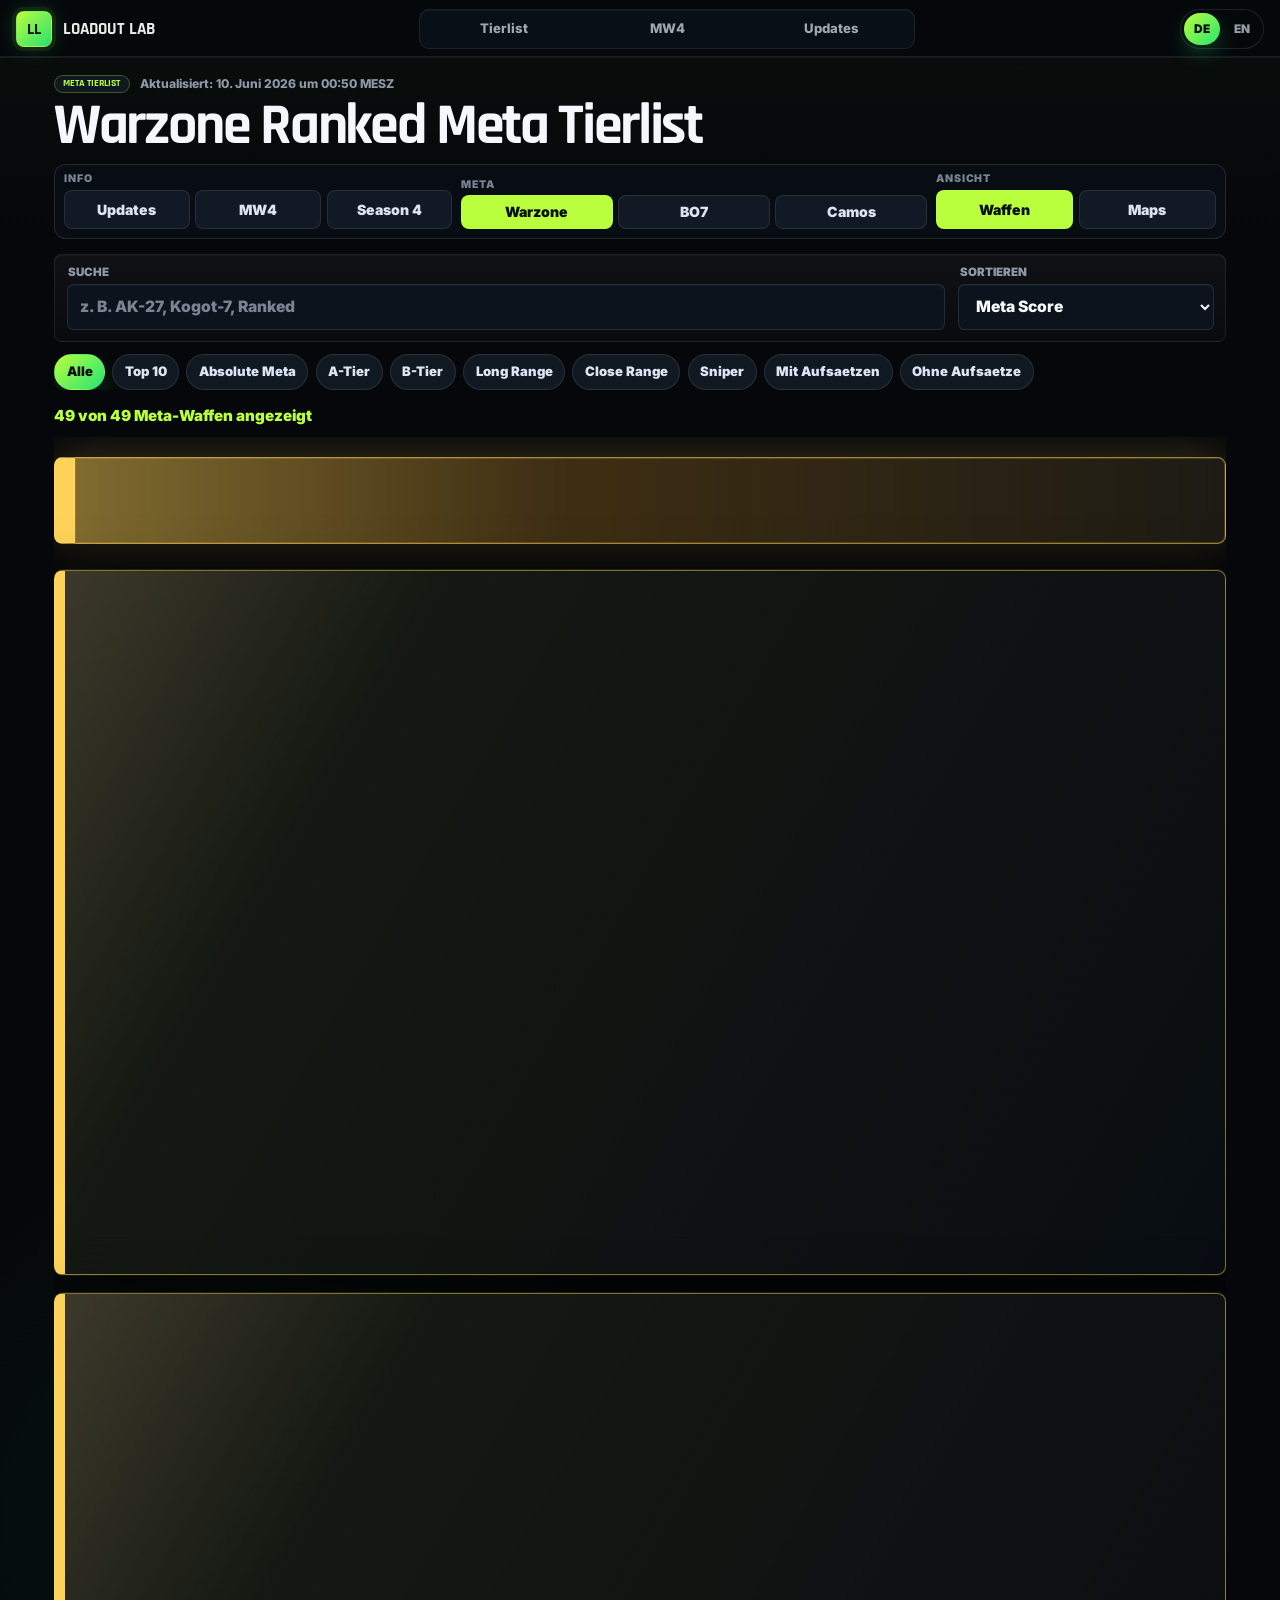
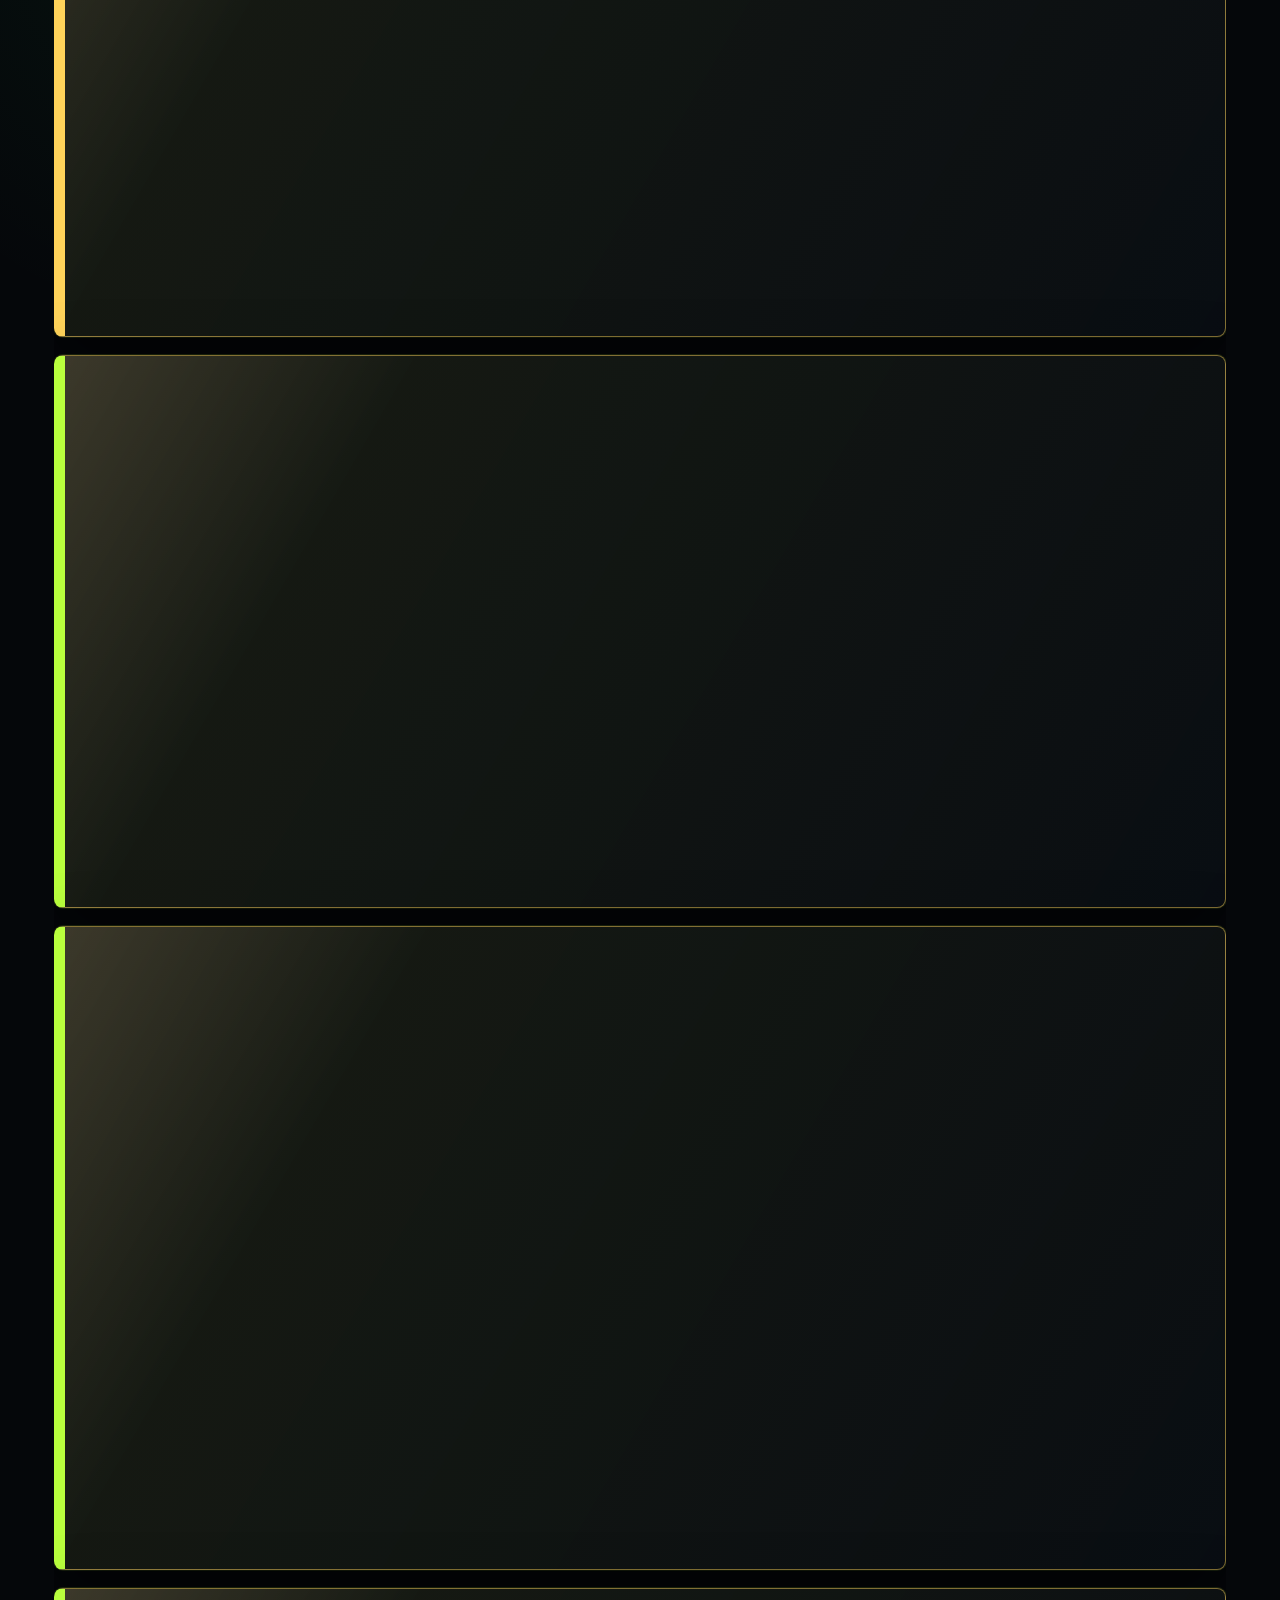
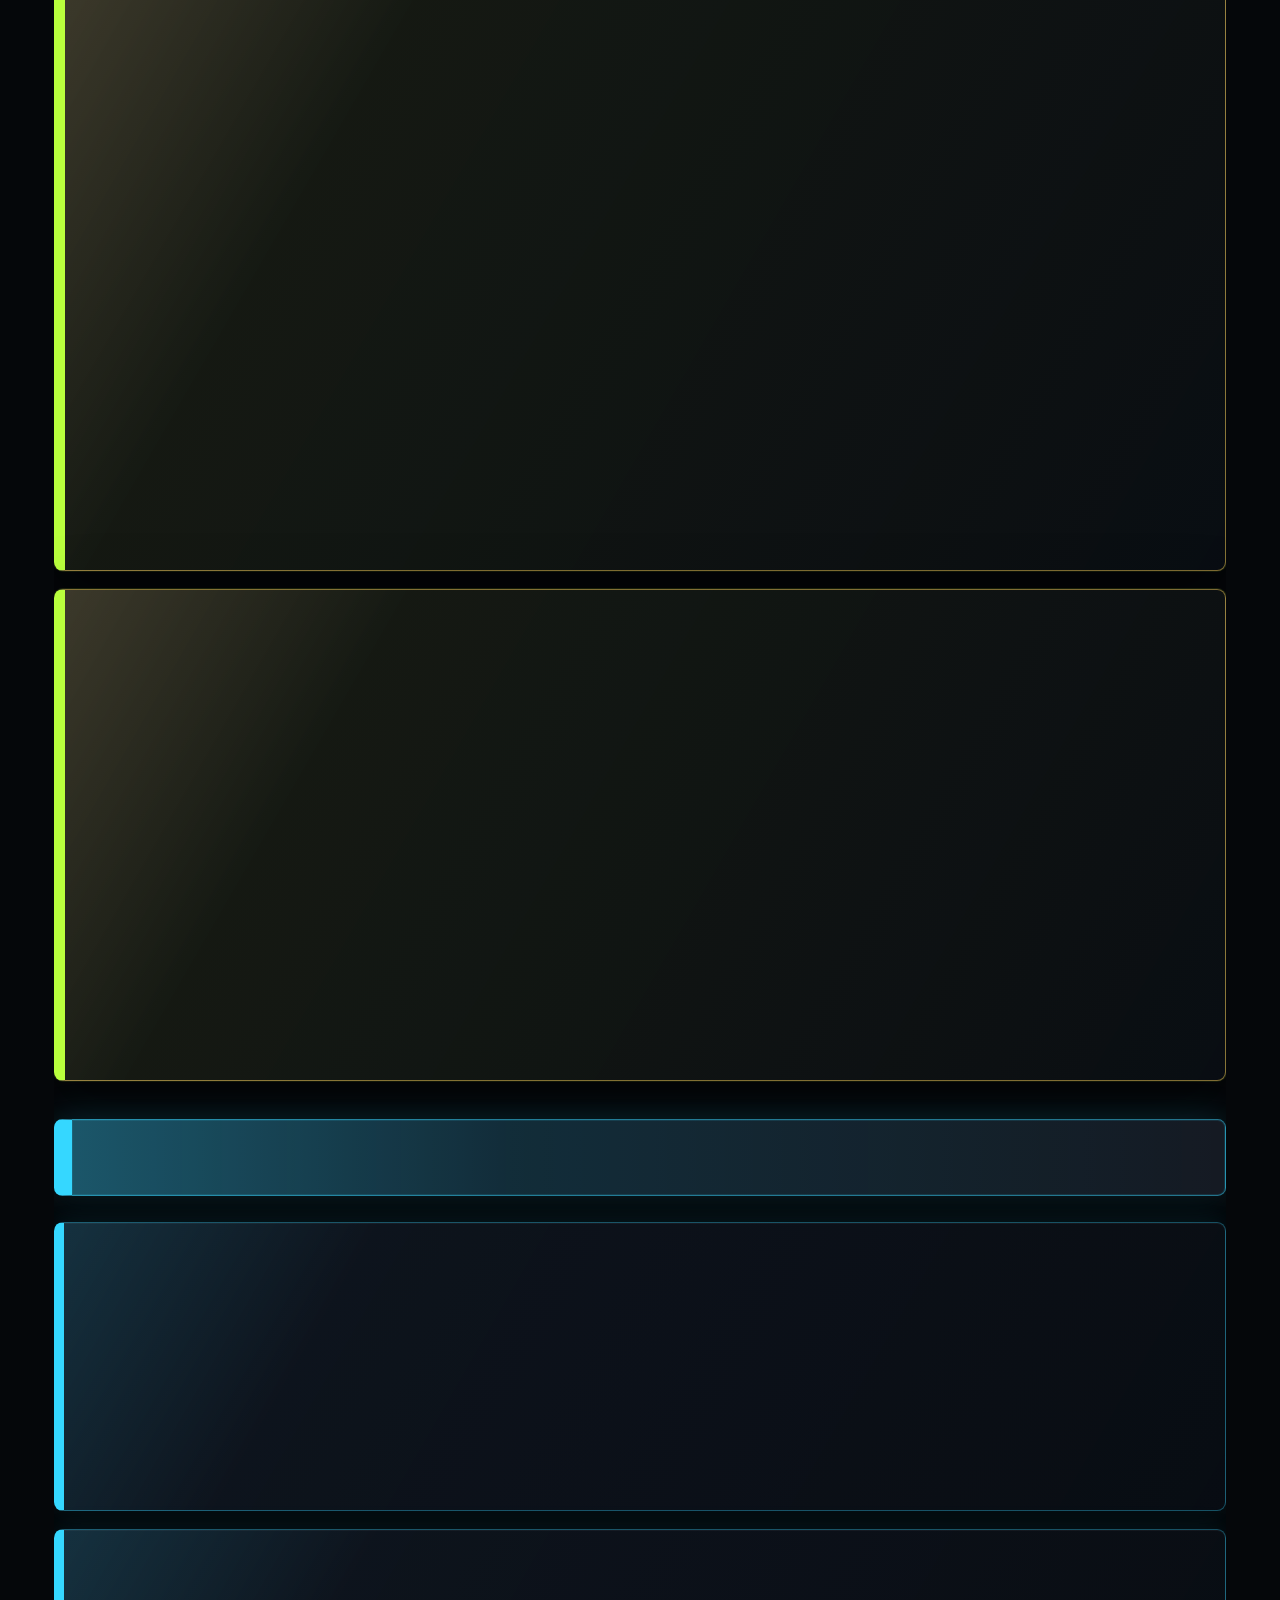
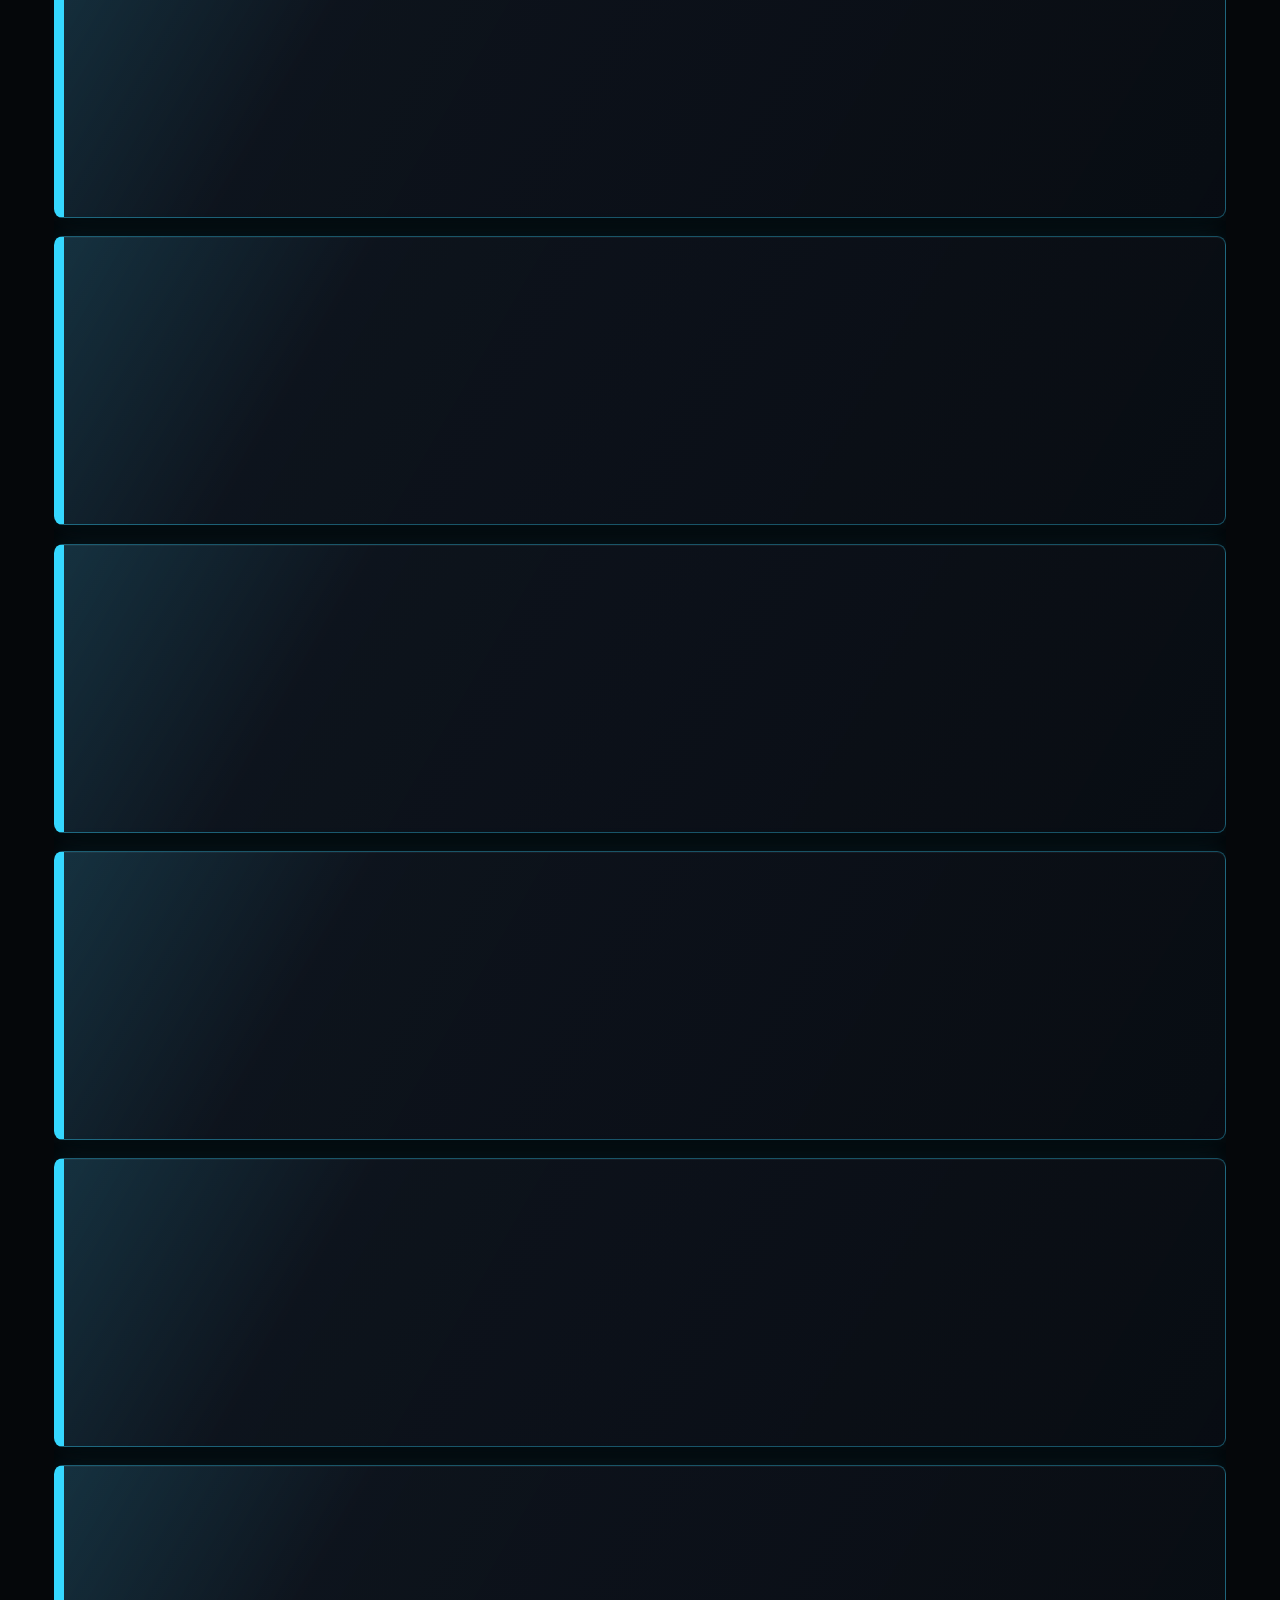
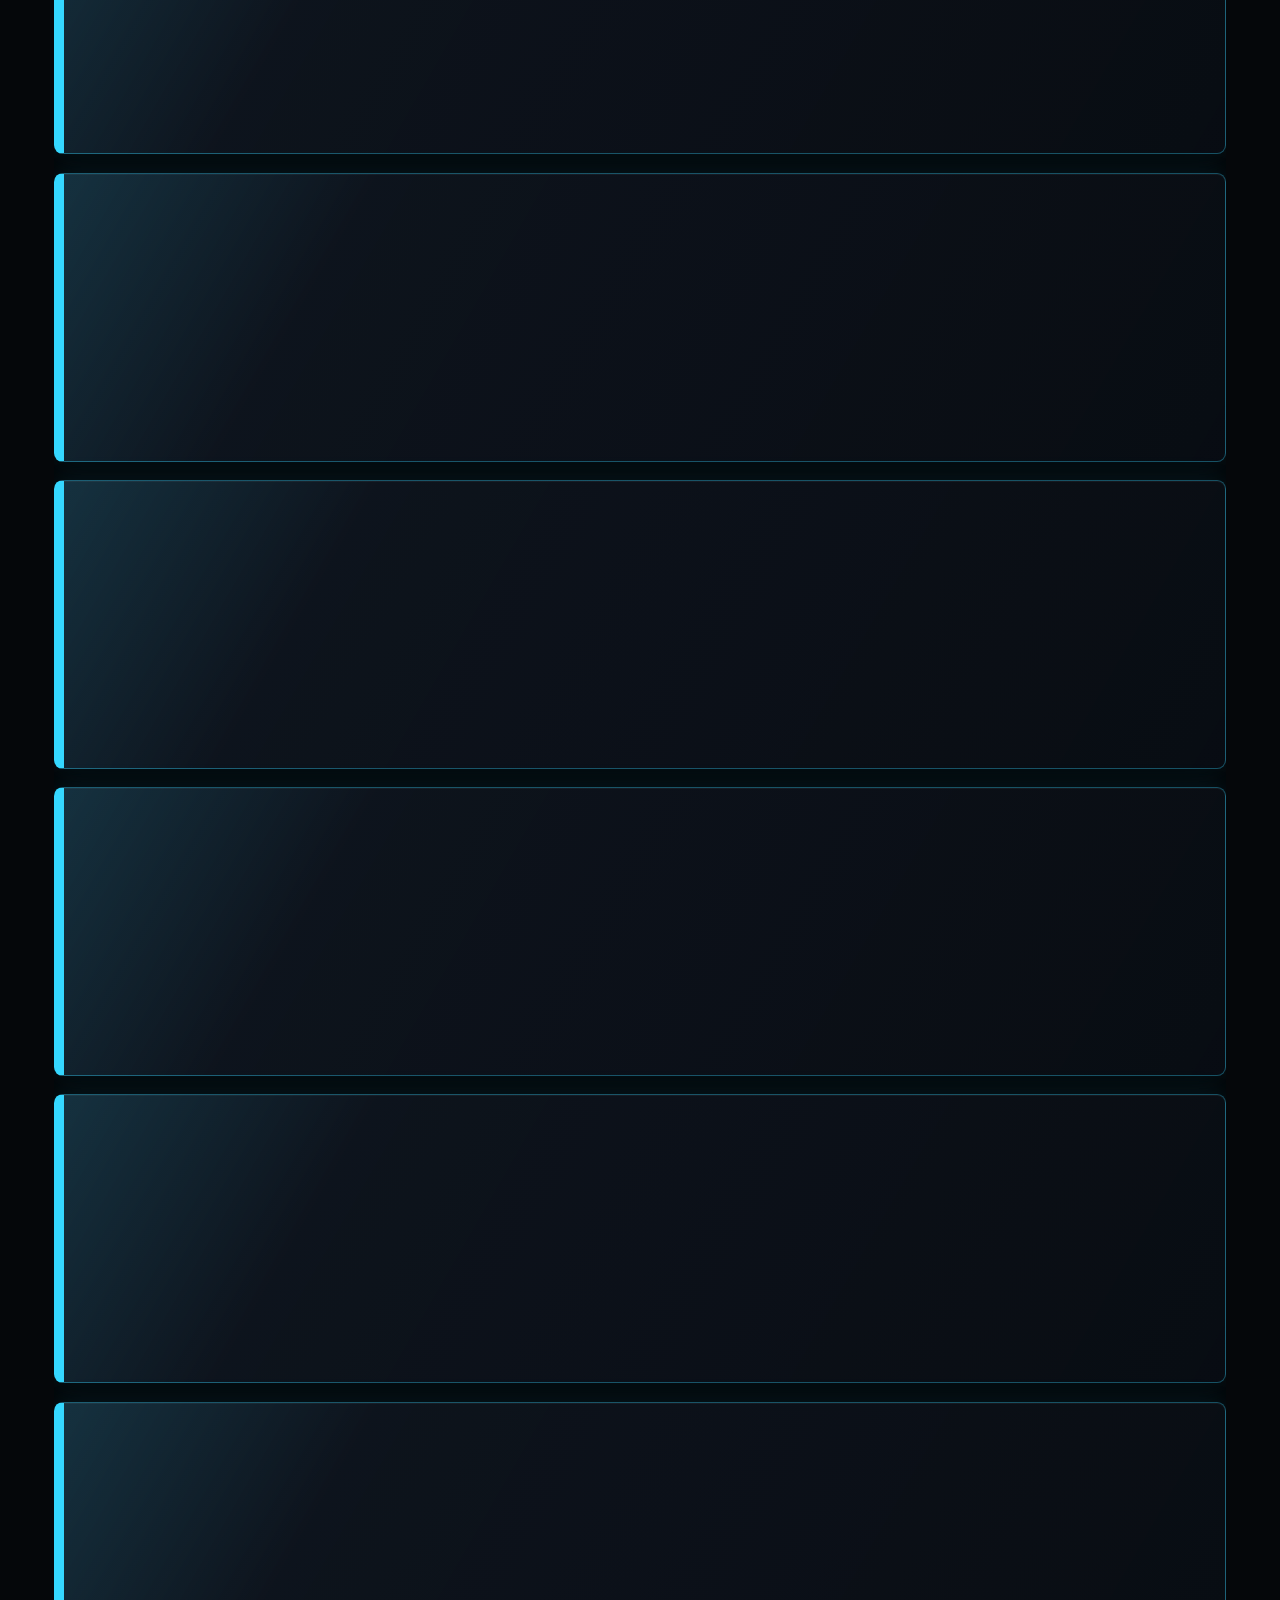
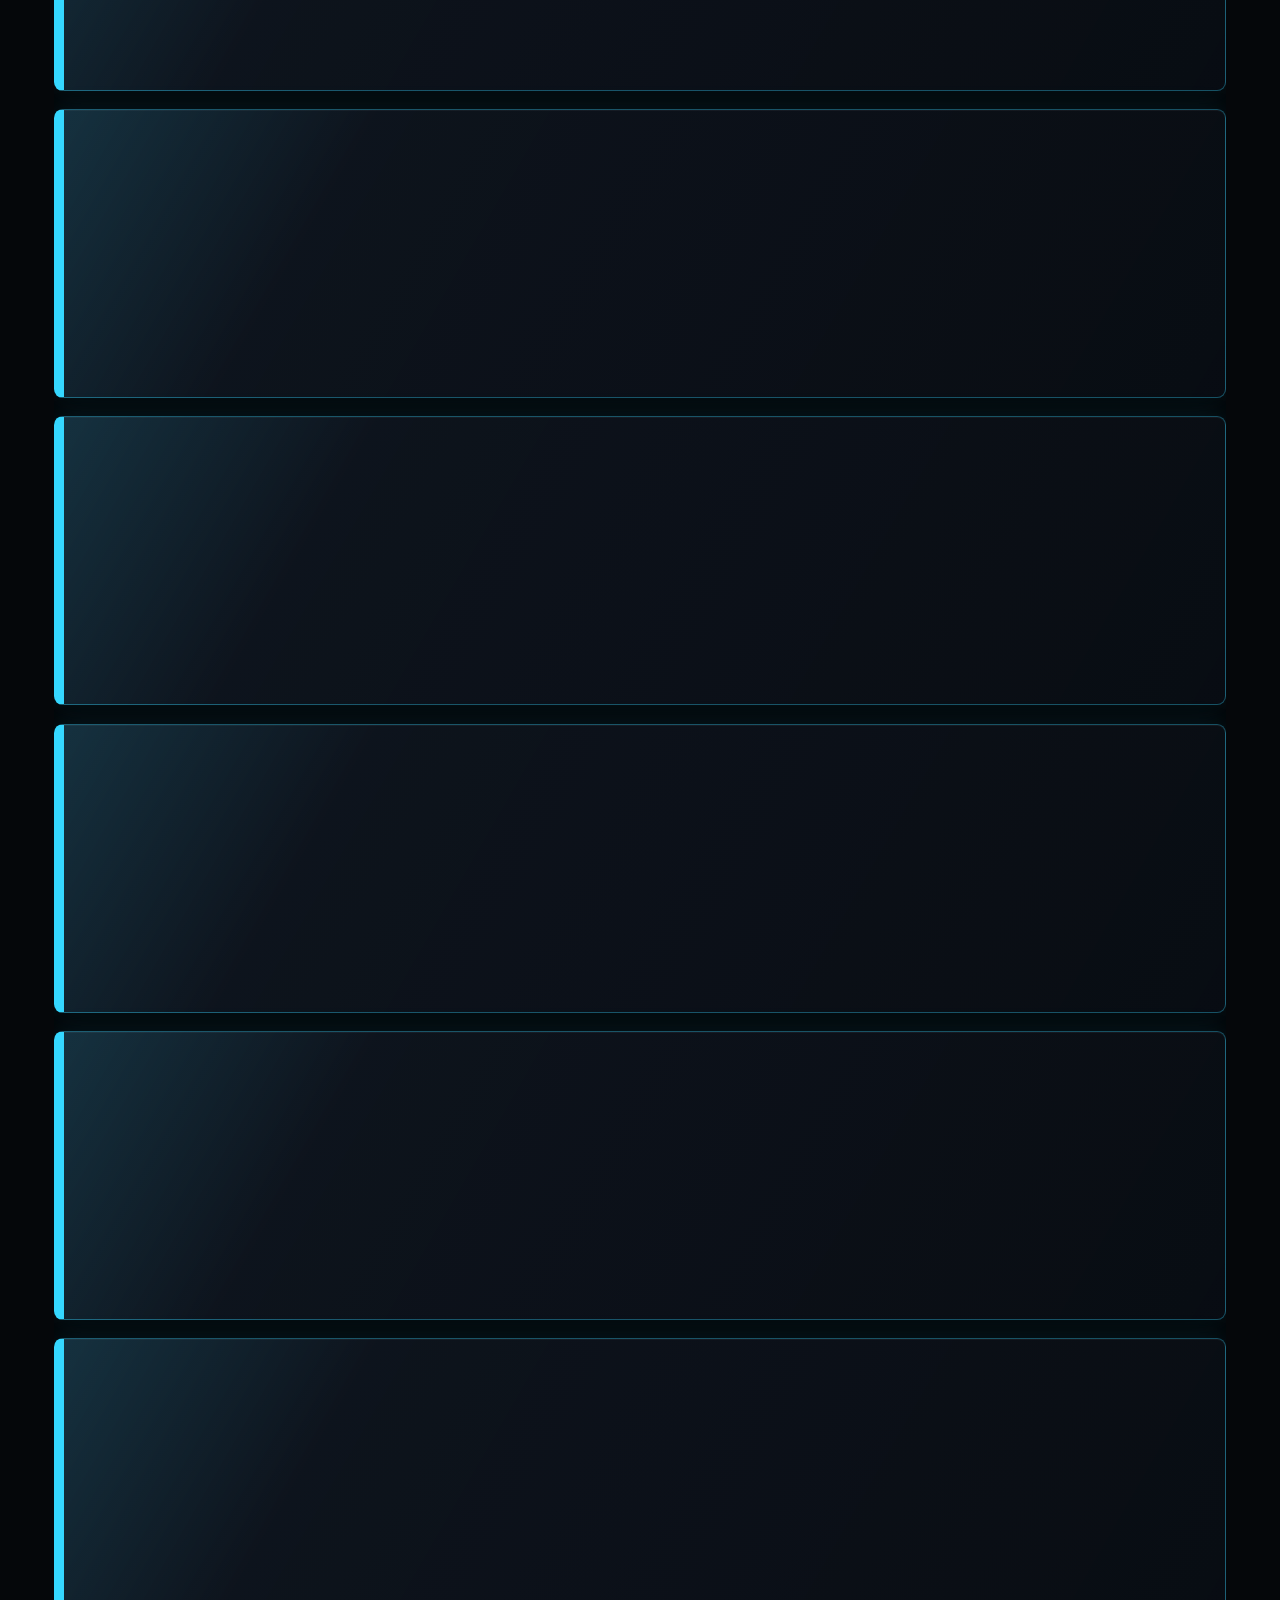
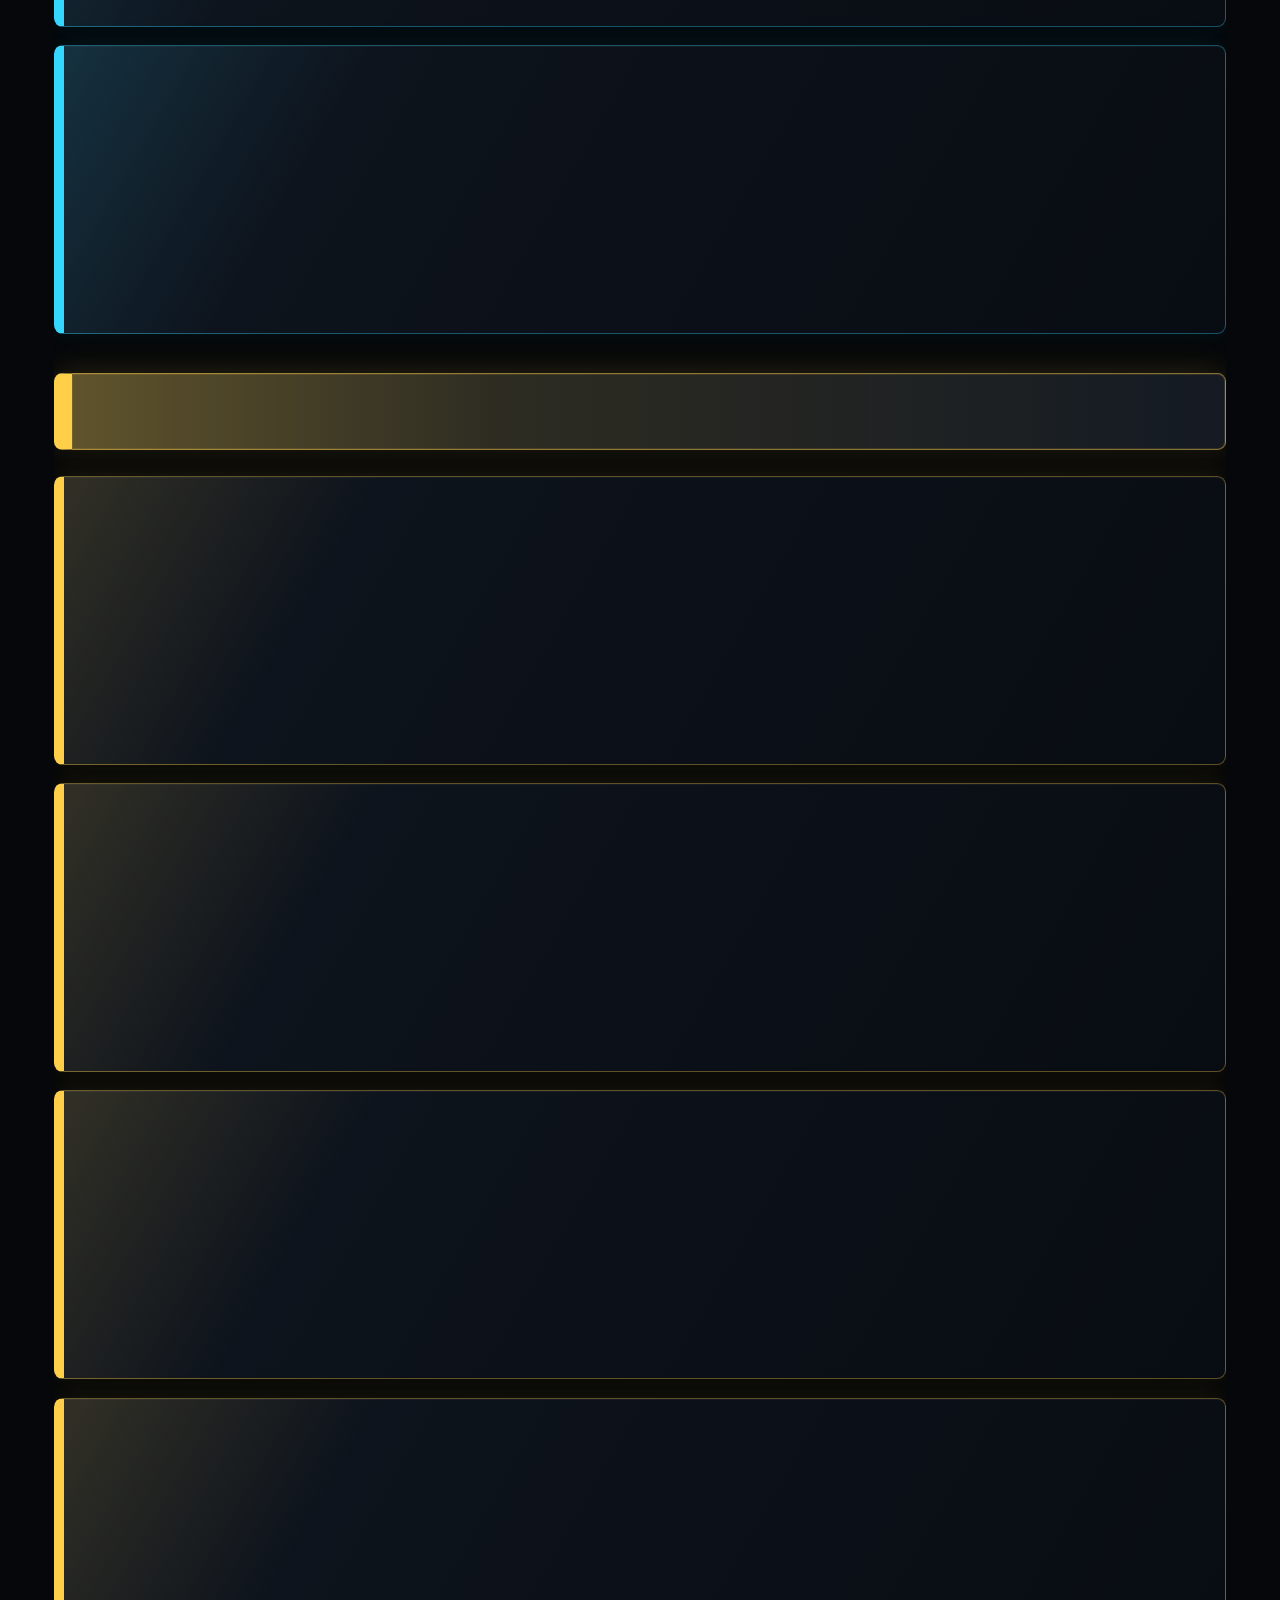
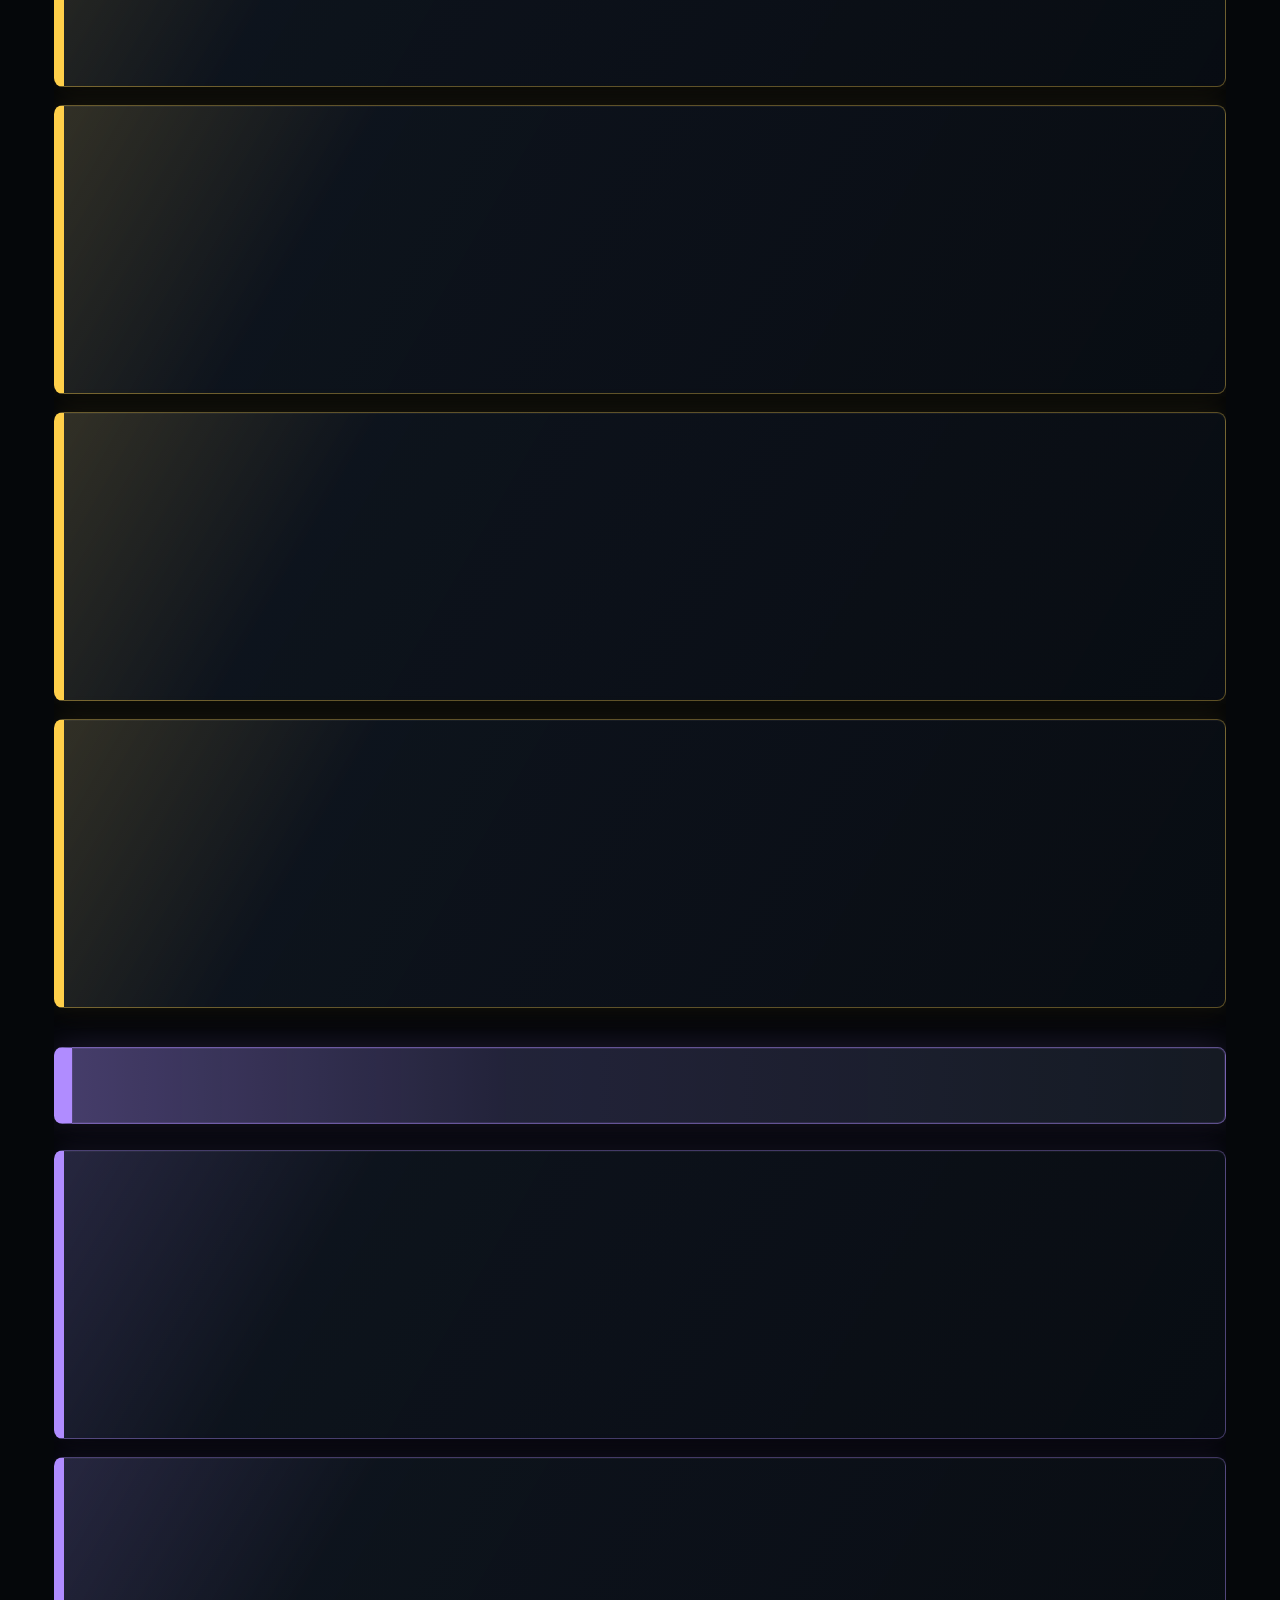
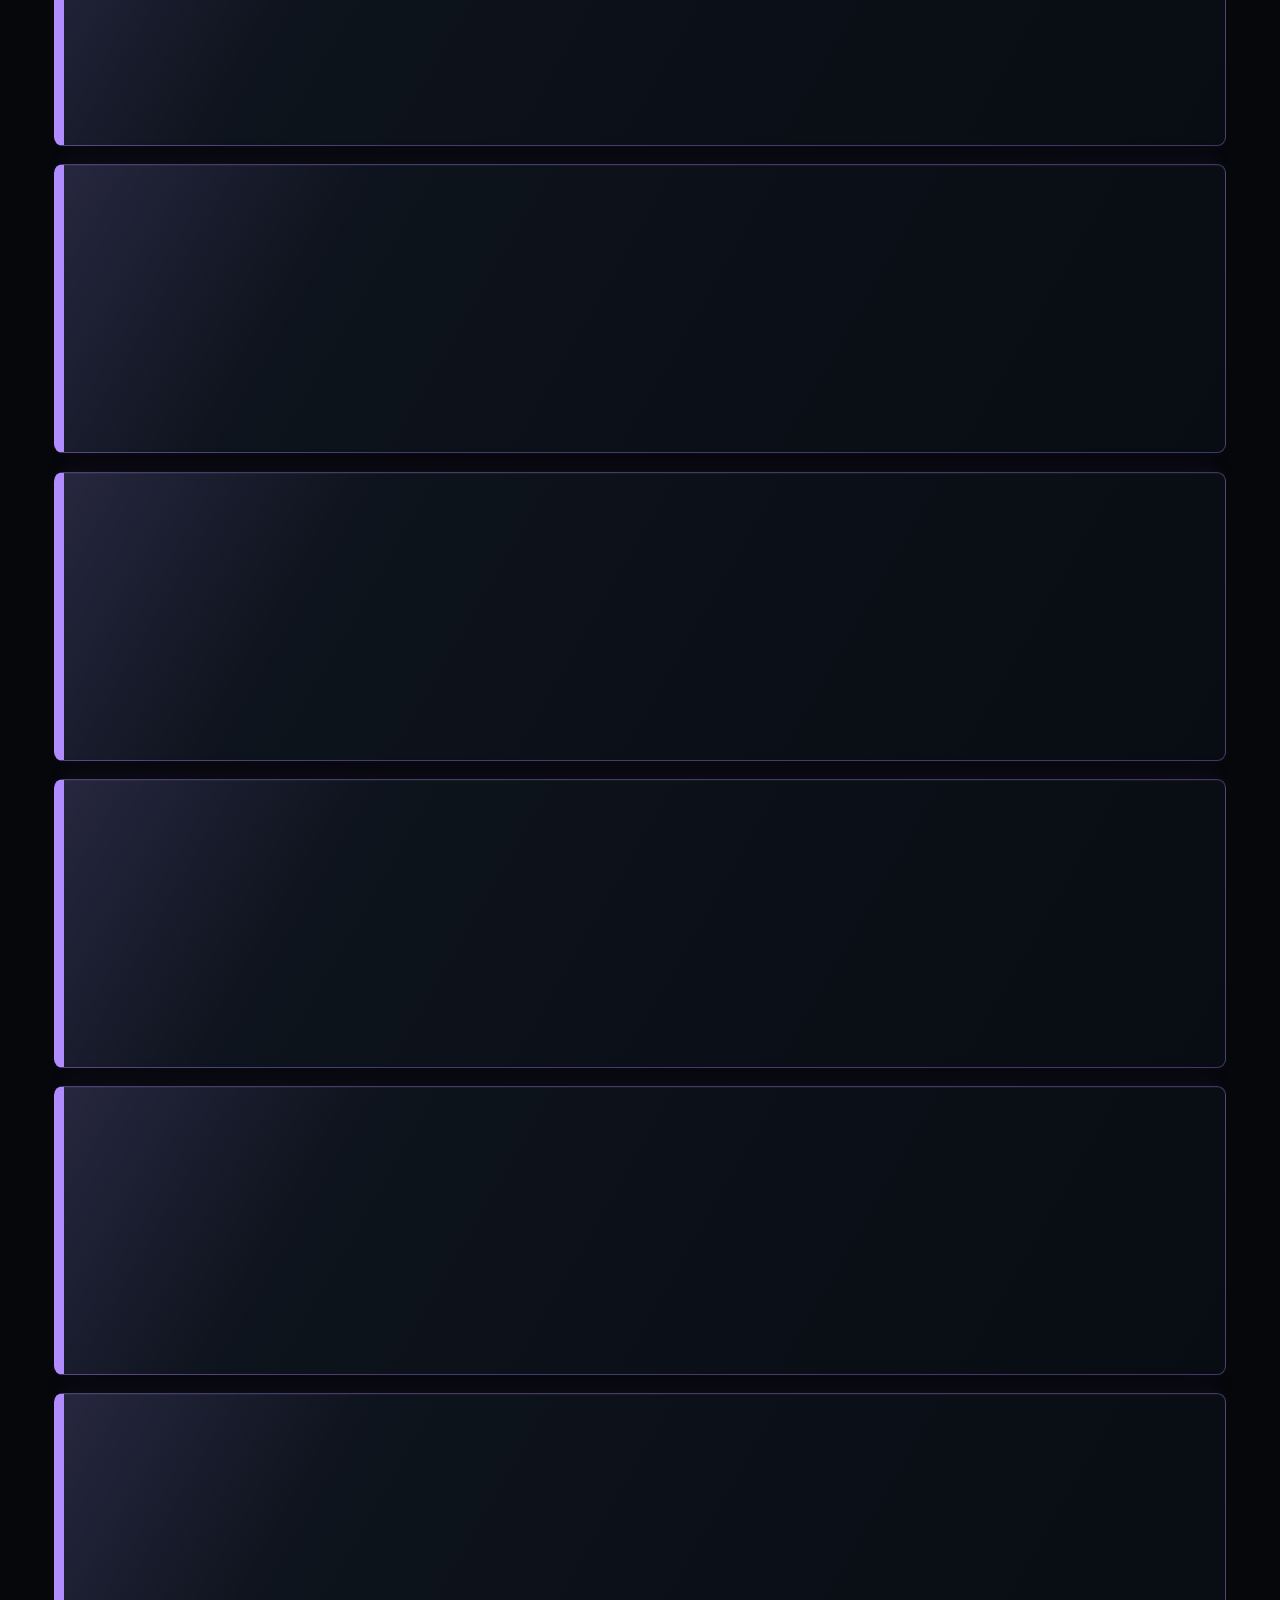
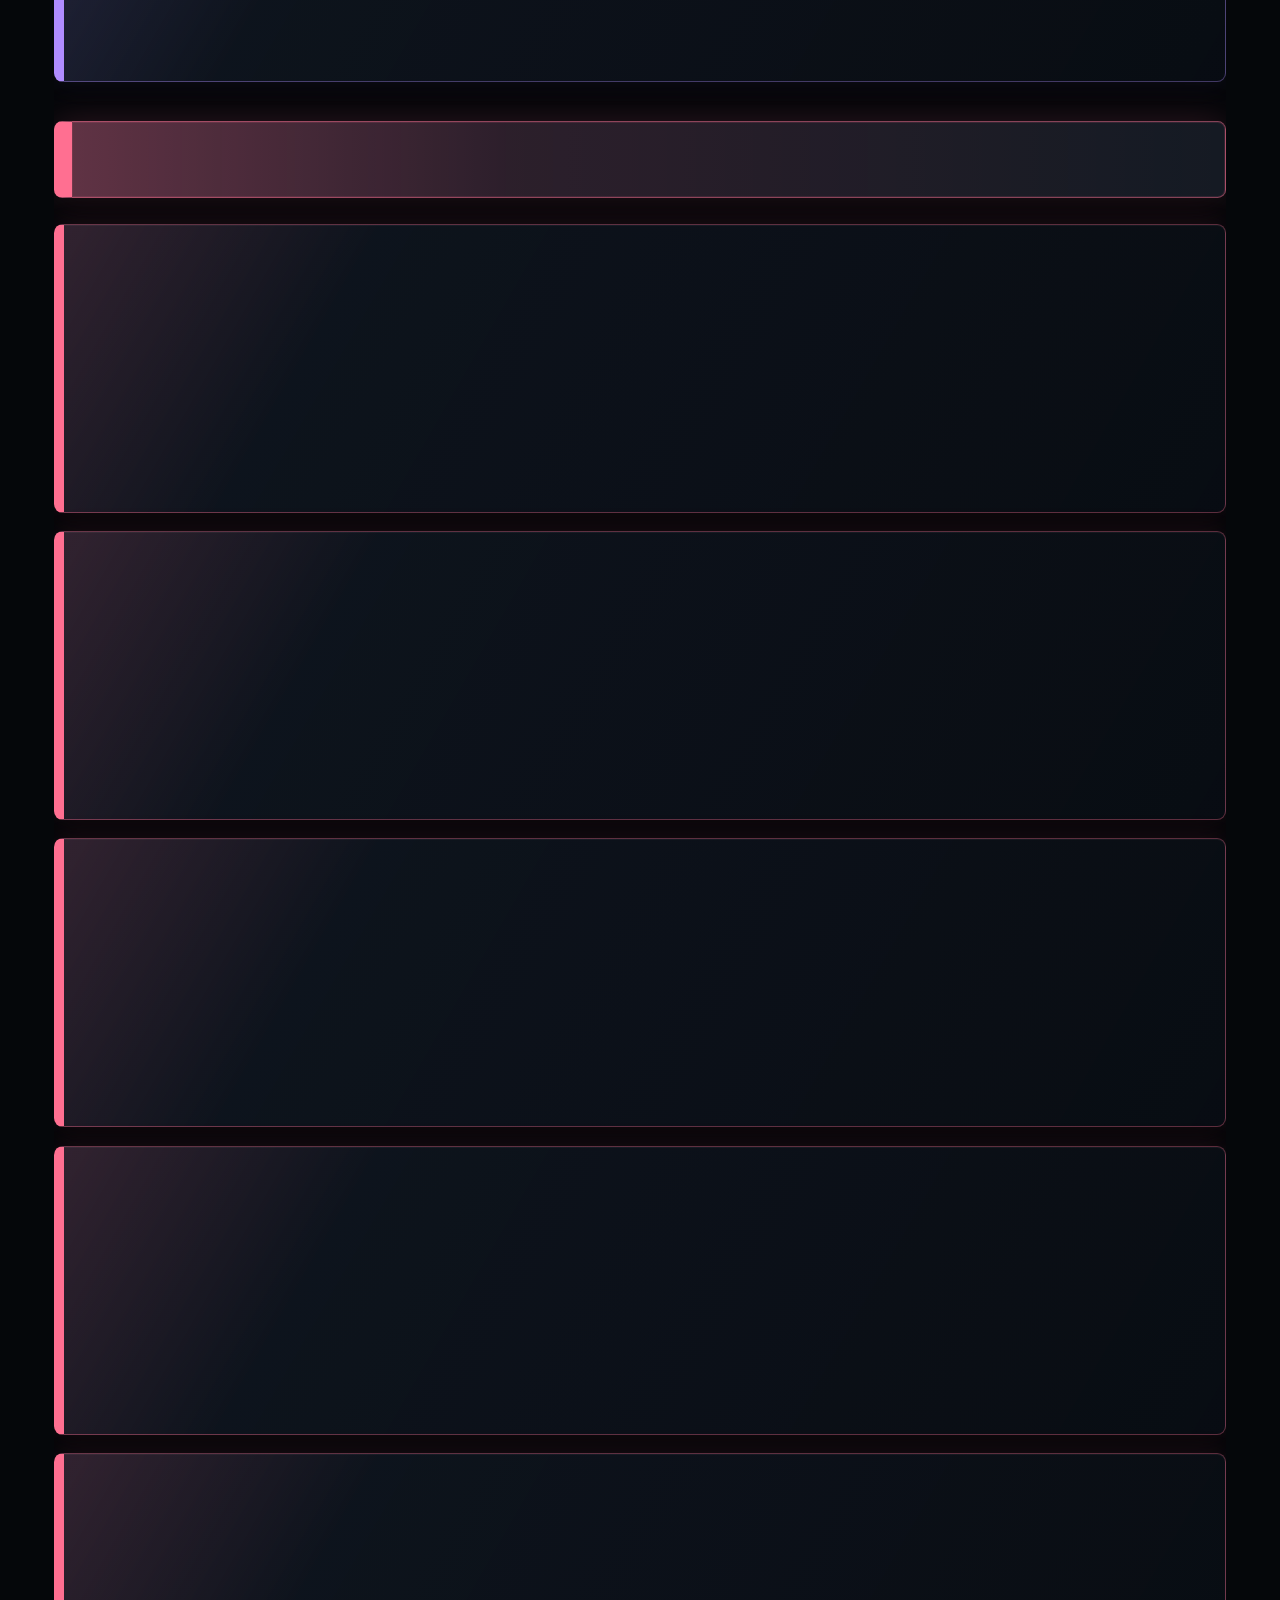
==== New project 2/index.html @ b59ff022 "chore: auto update site info" ====
<!doctype html><html lang="de"><head><meta charset="utf-8"><meta name="viewport" content="width=device-width, initial-scale=1"><title>Loadout Lab | COD Meta, Infos & Loadouts</title><meta
      name="description"
      content="Loadout Lab ist ein fan-made Call of Duty Hub mit Meta-Loadouts, Attachments, Karteninfos und Update-Notizen."
    ><link rel="preconnect" href="https://fonts.googleapis.com"><link rel="preconnect" href="https://fonts.gstatic.com" crossorigin><link
      href="https://fonts.googleapis.com/css2?family=Rajdhani:wght@500;600;700&family=Inter:wght@400;500;600;700;800&display=swap"
      rel="stylesheet"
    ><link rel="stylesheet" href="styles.css?v=20260512-official1"><link rel="stylesheet" href="meta-overrides.css?v=20260512-official1"></head><body><header class="site-header"><a class="brand" href="#top" aria-label="Loadout Lab Startseite"><span class="brand-mark">LL</span><span>Loadout Lab</span></a><nav class="top-nav" aria-label="Hauptnavigation"><a href="#loadouts">Tierlist</a><a href="#intel">MW4</a><a href="#updates">Updates</a></nav></header><main id="top"><section id="loadouts" class="section loadout-section tier-first"><div class="section-heading"><p class="eyebrow">Meta Tierlist</p><h1 id="tierTitle">Warzone Ranked Meta Tierlist</h1><p id="tierDescription">
            Suche nach BO7-Waffen, Klasse oder Rolle. Die Liste gruppiert Builds
            nach Meta-Stufe und zeigt Pick-Rate, Handhabung, Code und AufsÃƒÂ¤tze.
          </p><p class="updated-note">Aktualisiert: 10. Juni 2026 um 00:50 MESZ</p></div><div class="today-strip" aria-label="Heute wichtig"><article><span>Heute wichtig</span><strong>Season 03 Reloaded</strong><p>Season 04 ist live: Meta-Liste, Ranked-EinschÃƒÂ¤tzung und Update-Infos sind auf den 4. Juni aktualisiert.</p></article><article><span>Meta bewegt sich</span><strong>Buffs & Nerfs</strong><p>DS20 Mirage ist laut WZStats aktuell #1, gefolgt von Carbon 57, MXR-17, Dravec 45, AK-27 und Kogot-7. A-Tier startet jetzt fortlaufend bei #7.</p></article><article><span>Weiter grinden</span><strong>Camos & Challenges</strong><p>Tarnungen sind nach Modus und Kategorie getrennt, inklusive Herausforderung.</p></article></div><div class="mode-switch primary-mode-switch" aria-label="Hauptansicht auswÃƒÂ¤hlen"><button class="mode-button update-mode-button" data-mode="updates" type="button">Updates</button><button class="mode-button mw4-mode-button" data-mode="mw4-info" type="button">MW4 Infos & GerÃƒÂ¼chte</button><button class="mode-button season-mode-button season4-mode-button" data-mode="season4-info" type="button">Season 4</button></div><div class="mode-switch secondary-mode-switch" aria-label="Metaansicht auswÃƒÂ¤hlen"><button class="mode-button active" data-mode="warzone-ranked" type="button">Warzone Meta</button><button class="mode-button" data-mode="bo7-ranked" type="button">Black Ops 7 Meta</button><button class="mode-button camo-mode-button" data-mode="camos" type="button">Tarnungen</button></div><div class="content-tabs" id="contentTabs" aria-label="Ansicht auswÃƒÂ¤hlen"><button class="content-tab active" data-tab="weapons" type="button">Meta Waffen</button><button class="content-tab" data-tab="maps" type="button">Maps</button></div><div class="tab-panel active" data-panel="weapons"><div class="weapon-dashboard"><div class="controls" aria-label="Loadout Werkzeuge"><label class="search-box"><span>Suche</span><input id="loadoutSearch" type="search" placeholder="z. B. AK-27, Kogot-7, Ranked"></label><label class="select-box"><span>Sortieren</span><select id="sortSelect"><option value="score">Meta Score</option><option value="pick">Pick-Rate</option><option value="name">Name</option><option value="range">Reichweite</option></select></label></div><div class="toolbar" id="filterToolbar" aria-label="Loadout Filter"></div><div class="meta-patch-summary" id="metaPatchSummary"></div><div class="weapon-compare-panel" id="weaponComparePanel" aria-label="Meta Vergleich"></div><p class="result-count" id="resultCount" aria-live="polite"></p><div class="loadout-grid" id="loadoutGrid"></div></div></div><div id="maps" class="tab-panel maps-section" data-panel="maps" hidden><div class="map-panel"><p class="eyebrow">Map Control</p><h2 id="mapsTitle">Ranked Maps</h2><p id="mapsDescription"></p><ul class="callout-list" id="mapNotes"></ul><div class="map-insight"><div><span>Top Landing Spots</span><ol id="hotspotRank"></ol></div><div><span>Heatmap</span><div class="heat-legend" aria-label="Heatmap Legende"><i></i><p>Je grÃƒÂ¶ÃƒÅ¸er und heller der Spot, desto hÃƒÂ¶her der Landing-Anteil.</p></div></div></div></div><div class="map-board"><div class="map-board-header"><span id="mapsKicker">Rotation</span><strong id="mapsSummary">0 Maps</strong></div><div class="map-tabs" id="mapTabs" aria-label="Warzone Ranked Map auswÃƒÂ¤hlen"></div><div class="map-mode-grid" id="mapModeGrid"></div><ul class="source-list"><li><a href="https://www.callofduty.com/patchnotes/2026/04/call-of-duty-bo7-warzone-season-03-patch-notes?pubDate=20260402" target="_blank" rel="noreferrer">Warzone Ranked Patch Notes</a></li><li><a href="https://support.activision.com/black-ops-7/articles/black-ops-7-ranked-play" target="_blank" rel="noreferrer">BO7 Ranked Play Support</a></li><li><a href="https://dotesports.com/call-of-duty/news/black-ops-7-ranked-play-maps-and-modes" target="_blank" rel="noreferrer">BO7 Season 3 Map Pool</a></li></ul></div></div><div class="tab-panel camos-section" data-panel="camos" hidden><div class="camo-header"><div><p class="eyebrow">Camo Board</p><h2>Tarnungen & Mastery</h2><p>
                ÃƒÅ“bersicht fÃƒÂ¼r besondere BO7- und Warzone-Tarnungen, inklusive Kategorie,
                Status und Challenge-Hinweis zum Freischalten.
              </p></div><div class="camo-summary"><span id="camoCount">0</span><p>Tarnungen</p></div></div><div class="camo-progress-strip" aria-label="Tarnungsfortschritt"><article><span>Basis</span><strong>Kill-Meilensteine</strong><p>Erst Basis-Tarnungen einer Waffe abschlieÃƒÅ¸en.</p></article><article><span>Spezial</span><strong>Mini-Challenges</strong><p>Danach waffenspezifische Aufgaben erledigen.</p></article><article><span>Mastery</span><strong>Langzeit-Grind</strong><p>Finale Camos ÃƒÂ¼ber vollstÃƒÂ¤ndige Kategorien freischalten.</p></article></div><div class="camo-filter" id="camoFilter" aria-label="Tarnungen filtern"><button class="filter-button active" data-camo="Warzone" type="button">Warzone</button><button class="filter-button" data-camo="Multiplayer" type="button">Multiplayer</button><button class="filter-button" data-camo="Zombies" type="button">Zombies</button><button class="filter-button" data-camo="Endgame" type="button">Endgame</button></div><div class="camo-filter camo-category-filter" id="camoCategoryFilter" aria-label="Tarnungs-Kategorie filtern"><button class="filter-button active" data-camo-category="Military" type="button">Basis Tarnungen</button><button class="filter-button" data-camo-category="Special" type="button">Spezial Tarnungen</button><button class="filter-button" data-camo-category="Mastery" type="button">Mastery Tarnungen</button></div><div class="camo-grid" id="camoGrid"></div></div><div class="tab-panel mode-info-section" data-panel="mode-info" hidden><div class="mode-info-hero"><div><p class="eyebrow">Spielmodi</p><h2 id="modeInfoTitle">Multiplayer</h2><p id="modeInfoDescription"></p></div><span id="modeInfoKicker">BO7</span></div><div class="mode-info-tabs" id="modeInfoTabs" aria-label="Spielmodus auswÃƒÂ¤hlen" hidden><button class="filter-button active" data-mode-info="multiplayer" type="button">Multiplayer</button><button class="filter-button" data-mode-info="warzone" type="button">Warzone</button><button class="filter-button" data-mode-info="zombies" type="button">Zombies</button><button class="filter-button" data-mode-info="endgame" type="button">Endgame</button></div><div class="mode-info-layout"><article class="mode-info-main"><img id="modeInfoImage" src="https://imgs.callofduty.com/content/dam/atvi/callofduty/cod-touchui/blog/seasons/blackops7/season-03/maps/mp/BO7_S3_Maps_Plaza.webp" alt="Black Ops 7 Multiplayer Map Plaza" loading="lazy"><div class="mode-info-body"><div class="mode-info-stat-grid" id="modeInfoStats"></div><section class="mode-update-box" aria-label="NÃƒÂ¤chstes Update"><div><span>NÃƒÂ¤chstes Update</span><strong id="modeInfoUpdateTime"></strong></div><p id="modeInfoUpdateSummary"></p></section><div class="mode-info-card-grid" id="modeInfoCards"></div><div class="mode-image-gallery" id="modeInfoGallery"></div></div></article><aside class="mode-info-side"><h3>Einordnung</h3><ul class="callout-list" id="modeInfoTips"></ul><div class="official-note"><strong>Hinweis:</strong>
                Infos sind fÃƒÂ¼r Loadout Lab zusammengefasst und werden mit offiziellen Season- und Patch-Updates abgeglichen.
              </div></aside></div></div><div class="tab-panel updates-section" data-panel="updates" hidden><div class="updates-hero"><div><p class="eyebrow">Update Radar</p><h2>Offizielle Call of Duty Updates</h2><p>
                Nur bestÃƒÂ¤tigte Meldungen aus offiziellen Call-of-Duty-Quellen. Klicke eine Karte an, um die kompakte Zusammenfassung zu ÃƒÂ¶ffnen.
              </p></div><span>Stand: 10. Juni 2026 um 00:50 MESZ</span></div><div class="update-priority-grid" aria-label="Schnelle Update ÃƒÅ“bersicht"><article><span>Aktuell</span><strong>Call of Duty: Black Ops 7 Season 04 Patch Notes</strong><p>3. Juni 2026: Season 04 introduces another massive season of content. Take on Operation Wall Breaker in Endgame, deploy across five new and remastered Multiplayer Maps, fight off the horde in the new Rogue Run game mode in Zombies, and much more arriving tomorrow, June 4th!</p></article><article><span>Geprueft</span><strong>Automatisch aktualisiert</strong><p>Offizielle Quellen wurden am 6. Juni 2026 um 14:18 MESZ geprueft.</p></article><article><span>Weitere Updates</span><strong>Call of Duty: Warzone Season 04 Patch Notes</strong><p>3. Juni 2026: With Season 04 now live, weÃ¢â‚¬â„¢re building on our anti-cheat systems to better protect players and ensure fair matches across all platforms. The following security measures are now enabled and actively enforced in-game.</p></article></div><div class="mode-info-tabs update-mode-tabs" id="updateModeTabs" aria-label="Update-Kategorie auswÃƒÂ¤hlen"><button class="filter-button active" data-update-view="all" type="button">Alle Updates</button><button class="filter-button" data-update-view="warzone" type="button">Warzone</button><button class="filter-button" data-update-view="multiplayer" type="button">Multiplayer</button><button class="filter-button" data-update-view="zombies" type="button">Zombies</button><button class="filter-button" data-update-view="endgame" type="button">Endgame</button></div><div class="update-mode-panel" id="updateModePanel" hidden><div class="mode-info-hero"><div><p class="eyebrow">Modus Update</p><h2 id="updateModeTitle"></h2><p id="updateModeDescription"></p></div><span id="updateModeKicker"></span></div><div class="mode-info-layout"><article class="mode-info-main"><img id="updateModeImage" src="https://imgs.callofduty.com/content/dam/atvi/callofduty/cod-touchui/patchnotes/body/bo7/wz/s03/Big-Map-Rotation.jpg" alt="Warzone Big Map Rotation" loading="lazy"><div class="mode-info-body"><div class="mode-info-stat-grid" id="updateModeStats"></div><section class="mode-update-box" aria-label="NÃƒÂ¤chstes Update"><div><span>NÃƒÂ¤chstes Update</span><strong id="updateModeUpdateTime"></strong></div><p id="updateModeUpdateSummary"></p></section><div class="mode-info-card-grid" id="updateModeCards"></div><div class="mode-image-gallery" id="updateModeGallery"></div></div></article><aside class="mode-info-side"><h3>Einordnung</h3><ul class="callout-list" id="updateModeTips"></ul></aside></div></div><div class="update-board">
            <a class="update-card official" href="https://www.callofduty.com/patchnotes/2026/06/call-of-duty-black-ops-7-season-04-patch-notes" target="_blank" rel="noreferrer">
                <img src="https://imgs.callofduty.com/content/dam/atvi/callofduty/cod-touchui/patchnotes/body/bo7/mp/season-04/COD-BO7-S04-PATCH-NOTES-TOUT.jpg" alt="Call of Duty: Black Ops 7 Season 04 Patch Notes" loading="lazy">
              <div class="update-card-content">
                <span class="status-pill">Offiziell - neu</span>
                <time datetime="2026-06-03">3. Juni 2026</time>
                <h3>Call of Duty: Black Ops 7 Season 04 Patch Notes</h3>
                <div class="update-detail">
                  <p>Season 04 introduces another massive season of content. Take on Operation Wall Breaker in Endgame, deploy across five new and remastered Multiplayer Maps, fight off the horde in the new Rogue Run game mode in Zombies, and much more arriving tomorrow, June 4th!</p>
                  <strong>Offizielle Quelle oeffnen</strong>
                </div>
              </div>
            </a>
            <a class="update-card official" href="https://www.callofduty.com/patchnotes/2026/06/call-of-duty-bo7-warzone-season-04-patch-notes" target="_blank" rel="noreferrer">
                <img src="https://imgs.callofduty.com/content/dam/atvi/callofduty/cod-touchui/patchnotes/body/bo7/wz/s04/COD-WZ-S04-PATCH-NOTES-TOUT.jpg" alt="Call of Duty: Warzone Season 04 Patch Notes" loading="lazy">
              <div class="update-card-content">
                <span class="status-pill">Offiziell</span>
                <time datetime="2026-06-03">3. Juni 2026</time>
                <h3>Call of Duty: Warzone Season 04 Patch Notes</h3>
                <div class="update-detail">
                  <p>With Season 04 now live, we’re building on our anti-cheat systems to better protect players and ensure fair matches across all platforms. The following security measures are now enabled and actively enforced in-game.</p>
                  <strong>Offizielle Quelle oeffnen</strong>
                </div>
              </div>
            </a>
            <a class="update-card official" href="https://www.callofduty.com/patchnotes/2026/04/call-of-duty-black-ops-7-season-03-patch-notes" target="_blank" rel="noreferrer">
                <img src="https://imgs.callofduty.com/content/dam/atvi/callofduty/cod-touchui/patchnotes/body/bo7/mp/season-03/BO7-S03_PATCHNOTES-BO7.jpg" alt="Call of Duty: Black Ops 7 Season 03 Patch Notes" loading="lazy">
              <div class="update-card-content">
                <span class="status-pill">Offiziell</span>
                <time datetime="2026-05-22">22. Mai 2026</time>
                <h3>Call of Duty: Black Ops 7 Season 03 Patch Notes</h3>
                <div class="update-detail">
                  <p>MULTIPLAYER Weapons Sniper Rifles This adjustment went live on May 30 with Season 03 Reloaded but was missed in the Patch Notes. We’re adding it here to ensure visibility. Sniper Rifle Adjustments Weapon Adjustments Weapon: Strider 300 Adjustments: Strider...</p>
                  <strong>Offizielle Quelle oeffnen</strong>
                </div>
              </div>
            </a>
            <a class="update-card official" href="https://www.callofduty.com/patchnotes/2026/04/call-of-duty-bo7-warzone-season-03-reloaded-patch-notes" target="_blank" rel="noreferrer">
                <img src="https://imgs.callofduty.com/content/dam/atvi/callofduty/cod-touchui/patchnotes/body/bo7/wz/s03r/BO7-S03R_PATCHNOTES-WZ.jpg" alt="Call of Duty: Warzone Season 03 Reloaded Patch Notes" loading="lazy">
              <div class="update-card-content">
                <span class="status-pill">Offiziell</span>
                <time datetime="2026-05-21">21. Mai 2026</time>
                <h3>Call of Duty: Warzone Season 03 Reloaded Patch Notes</h3>
                <div class="update-detail">
                  <p>This update focuses on underutilized attachments, with adjustments aimed at increasing overall build diversity and encouraging players to explore new options.</p>
                  <strong>Offizielle Quelle oeffnen</strong>
                </div>
              </div>
            </a>
            <a class="update-card official" href="https://www.callofduty.com/patchnotes/2026/04/call-of-duty-bo7-warzone-season-03-patch-notes" target="_blank" rel="noreferrer">
                <img src="https://imgs.callofduty.com/content/dam/atvi/callofduty/cod-touchui/patchnotes/body/bo7/wz/s03/BO7-S03_PATCHNOTES-WZ.jpg" alt="Call of Duty: Warzone Season 03 Patch Notes" loading="lazy">
              <div class="update-card-content">
                <span class="status-pill">Offiziell</span>
                <time datetime="2026-04-21">21. April 2026</time>
                <h3>Call of Duty: Warzone Season 03 Patch Notes</h3>
                <div class="update-detail">
                  <p>We’re refreshing the Exotic Weapon lineup in Black Ops Royale with 3 new additions to keep gameplay feeling dynamic and distinct. Additional Exotic Weapon updates are planned throughout the chapter.</p>
                  <strong>Offizielle Quelle oeffnen</strong>
                </div>
              </div>
            </a>
            <a class="update-card official" href="https://www.callofduty.com/patchnotes/2026/02/call-of-duty-black-ops-7-season-02-patch-notes" target="_blank" rel="noreferrer">
                <img src="https://imgs.callofduty.com/content/dam/atvi/callofduty/cod-touchui/patchnotes/body/bo7/mp/season-02/BO7-S02_PATCHNOTES-BO7.jpg" alt="Call of Duty: Black Ops 7 Season 02 Patch Notes" loading="lazy">
              <div class="update-card-content">
                <span class="status-pill">Offiziell</span>
                <time datetime="2026-03-26">26. März 2026</time>
                <h3>Call of Duty: Black Ops 7 Season 02 Patch Notes</h3>
                <div class="update-detail">
                  <p>Addressed an issue where the Mystery Box would appear broken following time travel after drawing all weapons.</p>
                  <strong>Offizielle Quelle oeffnen</strong>
                </div>
              </div>
            </a>
            <a class="update-card official" href="https://www.callofduty.com/patchnotes/2026/03/call-of-duty-bo7-warzone-season-02-reloaded-patch-notes" target="_blank" rel="noreferrer">
                <img src="https://imgs.callofduty.com/content/dam/atvi/callofduty/cod-touchui/patchnotes/body/bo7/wz/s02r/BO7-S02R_PATCHNOTES-WZ.jpg" alt="Call of Duty: Warzone Season 02 Reloaded Patch Notes" loading="lazy">
              <div class="update-card-content">
                <span class="status-pill">Offiziell</span>
                <time datetime="2026-03-10">10. März 2026</time>
                <h3>Call of Duty: Warzone Season 02 Reloaded Patch Notes</h3>
                <div class="update-detail">
                  <p>The Emotes &amp; Sprays selection wheel experience has been improved when using a mouse to select desired Emotes of Sprays.</p>
                  <strong>Offizielle Quelle oeffnen</strong>
                </div>
              </div>
            </a>
            <a class="update-card official" href="https://www.callofduty.com/patchnotes/2026/02/call-of-duty-bo7-warzone-season-02-patch-notes" target="_blank" rel="noreferrer">
                <img src="https://imgs.callofduty.com/content/dam/atvi/callofduty/cod-touchui/patchnotes/body/bo7/wz/s02/wz_02_tout_patch_notes.jpg" alt="Call of Duty: Warzone Season 02 Patch Notes" loading="lazy">
              <div class="update-card-content">
                <span class="status-pill">Offiziell</span>
                <time datetime="2026-03-03">3. März 2026</time>
                <h3>Call of Duty: Warzone Season 02 Patch Notes</h3>
                <div class="update-detail">
                  <p>Iron Gauntlet [Beta] is a new competitive mode in Call of Duty: #Warzone that introduces a more demanding take on Battle Royale built around decision-making and mechanical skill.</p>
                  <strong>Offizielle Quelle oeffnen</strong>
                </div>
              </div>
            </a>
          </div>
          <div class="official-note"><strong>MW4 / Call of Duty 2026:</strong>
            Es gibt aktuell keinen offiziellen Call-of-Duty-Artikel, der MW4 mit Namen, Release-Datum oder Features bestÃƒÂ¤tigt.
            Deshalb erscheint MW4 hier nicht als offizielles Update.
          </div></div></section><section id="intel" class="intel-band"><div class="section-heading compact"><p class="eyebrow">Aktuelle EinschÃƒÂ¤tzung</p><h2>Was sich nach Reloaded verschoben hat</h2></div><div class="intel-grid"><article><span class="tag">Buff</span><h3>DS20 Mirage fÃƒÂ¼hrt die Meta</h3><p>
              WZStats fÃƒÂ¼hrt DS20 Mirage als #1. Carbon 57, MXR-17, Dravec 45, AK-27 und Kogot-7 komplettieren die Absolute Meta; A-Tier startet fortlaufend ab #7.
            </p></article><article><span class="tag">Nerf</span><h3>MK35 & Razor verlieren Druck</h3><p>
              MK35 ISR verliert Range-Schaden und Suppressor-Werte. Razor 9mm
              wird langsamer, unruhiger und verliert Close-Range-Schaden.
            </p></article><article><span class="tag">Ranked</span><h3>Restrictions beachten</h3><p>
              In Warzone Ranked sind Spikes, Hades LMG-SMG Conversion Kit und
              XR-3 Ion Sniper Rifle eingeschrÃƒÂ¤nkt. Builds sollten das sichtbar
              berÃƒÂ¼cksichtigen.
            </p></article></div></section><section id="updates" class="updates"><div class="section-heading compact"><p class="eyebrow">Patch Notes</p><h2>Update Tracker</h2></div><div class="timeline">
          <article>
            <time datetime="2026-06-03">3. Juni 2026</time>
            <h3>Call of Duty: Black Ops 7 Season 04 Patch Notes</h3>
            <p>Season 04 introduces another massive season of content. Take on Operation Wall Breaker in Endgame, deploy across five new and remastered Multiplayer Maps, fight off the horde in the new Rogue Run game mode in Zombies, and much more arriving tomorrow, June 4th!</p>
          </article>
          <article>
            <time datetime="2026-06-03">3. Juni 2026</time>
            <h3>Call of Duty: Warzone Season 04 Patch Notes</h3>
            <p>With Season 04 now live, we’re building on our anti-cheat systems to better protect players and ensure fair matches across all platforms. The following security measures are now enabled and actively enforced in-game.</p>
          </article>
          <article>
            <time datetime="2026-05-22">22. Mai 2026</time>
            <h3>Call of Duty: Black Ops 7 Season 03 Patch Notes</h3>
            <p>MULTIPLAYER Weapons Sniper Rifles This adjustment went live on May 30 with Season 03 Reloaded but was missed in the Patch Notes. We’re adding it here to ensure visibility. Sniper Rifle Adjustments Weapon Adjustments Weapon: Strider 300 Adjustments: Strider...</p>
          </article>
          <article>
            <time datetime="2026-05-21">21. Mai 2026</time>
            <h3>Call of Duty: Warzone Season 03 Reloaded Patch Notes</h3>
            <p>This update focuses on underutilized attachments, with adjustments aimed at increasing overall build diversity and encouraging players to explore new options.</p>
          </article>
        </div>
      </section></main><footer class="site-footer"><p>
        Loadout Lab ist ein fan-made COD Info Hub. Nicht offiziell mit Activision oder Call of Duty verbunden.
      </p><a href="#top">ZurÃƒÂ¼ck nach oben</a></footer>
    <script>
      window.__loadoutLabMetaVersion = "auto-20260609225025";
      (function () {
        const originalFetch = window.fetch ? window.fetch.bind(window) : null;
        if (!originalFetch) return;
        window.fetch = function (input, init) {
          const requestUrl = typeof input === "string" ? input : input && input.url;
          const shouldRefresh = requestUrl && (
            requestUrl.includes("data/wzstats-meta.json") ||
            requestUrl.includes("data/cod-weapons.json") ||
            requestUrl.includes("loadout-builds.js")
          );
          if (shouldRefresh) {
            const nextUrl = new URL(requestUrl, window.location.href);
            nextUrl.searchParams.set("fresh", window.__loadoutLabMetaVersion);
            nextUrl.searchParams.set("t", String(Date.now()));
            return originalFetch(nextUrl.toString(), Object.assign({}, init, { cache: "no-store" }));
          }
          return originalFetch(input, init);
        };
      }());
    </script>
    <script src="script.js?v=auto-20260609225025" defer></script>
    <script src="meta-fast.js?v=auto-20260609225025" defer></script>
    <script src="mw4.js?v=auto-20260609225025" defer></script>
    <script src="mw4-no-tabs.js?v=auto-20260609225025" defer></script>
    <script src="season4.js?v=auto-20260609225025" defer></script>
    <script src="site-ui.js?v=auto-20260609225025" defer></script>
    <script src="loadout-lab-upgrades.js?v=auto-20260609225025" defer></script>
    <script src="loadout-details-upgrades.js?v=auto-20260609225025" defer></script>
    <script src="loadout-build-supplements.js?v=auto-20260609225025" defer></script>
    <script src="loadout-filter-fix.js?v=auto-20260609225025" defer></script>
    <script src="subnav-cleanup.js?v=auto-20260609225025" defer></script>
    <script src="performance.js?v=auto-20260609225025" defer></script>
    <script src="loadout-card-polish.js?v=auto-20260609225025" defer></script>
    <script src="loadout-card-finalizer.js?v=auto-20260609225025" defer></script>
    <script src="loadout-image-fix.js?v=auto-20260609225025" defer></script>
    <script src="loadout-mobile-details-polish.js?v=auto-20260609225025" defer></script>
    <script src="loadout-mobile-filter-close.js?v=auto-20260609225025" defer></script>
  </body></html>
---- New project 2/styles.css ----
:root {
  color-scheme: dark;
  --bg: #080a0a;
  --panel: #111615;
  --panel-strong: #18201d;
  --text: #f5f2e9;
  --muted: #b8b4aa;
  --dim: #838b88;
  --line: rgba(245, 242, 233, 0.14);
  --olive: #91a36a;
  --amber: #f0ad37;
  --cyan: #5fc7c8;
  --red: #c85545;
  --shadow: 0 24px 80px rgba(0, 0, 0, 0.42);
}

[hidden] {
  display: none !important;
}

* {
  box-sizing: border-box;
}

html {
  scroll-behavior: smooth;
}

body {
  margin: 0;
  background:
    radial-gradient(circle at 16% 7%, rgba(95, 199, 200, 0.13), transparent 24rem),
    radial-gradient(circle at 84% 20%, rgba(240, 173, 55, 0.12), transparent 24rem),
    linear-gradient(180deg, #080a0a 0%, #111514 52%, #080a0a 100%);
  color: var(--text);
  font-family: Inter, system-ui, sans-serif;
}

a {
  color: inherit;
  text-decoration: none;
}

button,
input,
select,
a {
  -webkit-tap-highlight-color: transparent;
}

.site-header {
  position: sticky;
  top: 0;
  z-index: 10;
  display: flex;
  align-items: center;
  justify-content: space-between;
  gap: 1rem;
  padding: 0.9rem clamp(1rem, 4vw, 4rem);
  background: rgba(8, 10, 10, 0.84);
  border-bottom: 1px solid var(--line);
  backdrop-filter: blur(16px);
}

.brand {
  display: inline-flex;
  align-items: center;
  gap: 0.75rem;
  font-family: Rajdhani, Inter, sans-serif;
  font-size: 1.2rem;
  font-weight: 700;
  text-transform: uppercase;
}

.brand-mark {
  display: grid;
  width: 2.35rem;
  height: 2.35rem;
  place-items: center;
  background: linear-gradient(135deg, var(--cyan), var(--amber));
  color: #0d1110;
  border-radius: 0.35rem;
  box-shadow: 0 0 28px rgba(95, 199, 200, 0.28);
}

.top-nav {
  display: flex;
  flex-wrap: wrap;
  justify-content: flex-end;
  gap: 0.35rem;
}

.top-nav a {
  border: 1px solid transparent;
  border-radius: 999px;
  color: var(--muted);
  font-size: 0.92rem;
  padding: 0.55rem 0.85rem;
}

.top-nav a:hover,
.top-nav a:focus-visible {
  border-color: var(--line);
  color: var(--text);
}

.hero {
  position: relative;
  min-height: calc(100vh - 4.25rem);
  display: grid;
  grid-template-columns: minmax(0, 1fr) minmax(17rem, 23rem);
  align-items: end;
  gap: 2rem;
  padding: clamp(2rem, 8vw, 7rem) clamp(1rem, 4vw, 4rem) 3rem;
  overflow: hidden;
  background-image: url("assets/cod-loadout-hero.png");
  background-position: center;
  background-size: cover;
  border-bottom: 1px solid var(--line);
}

.hero-overlay {
  position: absolute;
  inset: 0;
  background:
    linear-gradient(90deg, rgba(8, 10, 10, 0.96), rgba(8, 10, 10, 0.66) 48%, rgba(8, 10, 10, 0.18)),
    linear-gradient(0deg, rgba(8, 10, 10, 0.9), transparent 46%);
}

.hero-content,
.status-panel {
  position: relative;
  z-index: 1;
}

.hero-content {
  max-width: 52rem;
}

.eyebrow {
  margin: 0 0 0.85rem;
  color: var(--amber);
  font-family: Rajdhani, Inter, sans-serif;
  font-weight: 700;
  text-transform: uppercase;
}

h1,
h2,
h3,
p {
  margin-top: 0;
}

h1,
h2,
h3 {
  font-family: Rajdhani, Inter, sans-serif;
  line-height: 0.96;
  letter-spacing: 0;
}

h1 {
  max-width: 52rem;
  margin-bottom: 1rem;
  font-size: clamp(3.1rem, 7vw, 7rem);
}

h2 {
  margin-bottom: 0.8rem;
  font-size: clamp(2.1rem, 4vw, 3.8rem);
}

h3 {
  margin-bottom: 0.65rem;
  font-size: 1.55rem;
}

.hero-copy {
  max-width: 43rem;
  color: var(--muted);
  font-size: clamp(1rem, 1.5vw, 1.2rem);
  line-height: 1.7;
}

.hero-actions {
  display: flex;
  flex-wrap: wrap;
  gap: 0.8rem;
  margin-top: 1.5rem;
}

.button {
  display: inline-flex;
  align-items: center;
  justify-content: center;
  min-height: 2.9rem;
  border: 1px solid var(--line);
  border-radius: 0.35rem;
  font-weight: 800;
  padding: 0.75rem 1rem;
}

.button.primary {
  background: var(--amber);
  color: #17140d;
  border-color: transparent;
}

.button.secondary {
  background: rgba(245, 242, 233, 0.08);
}

.status-panel {
  display: grid;
  gap: 0.85rem;
  padding: 1rem;
  border: 1px solid var(--line);
  border-radius: 0.5rem;
  background: rgba(17, 22, 21, 0.78);
  box-shadow: var(--shadow);
  backdrop-filter: blur(14px);
}

.status-panel div {
  display: flex;
  justify-content: space-between;
  gap: 1rem;
  padding-bottom: 0.85rem;
  border-bottom: 1px solid var(--line);
}

.status-panel div:last-child {
  padding-bottom: 0;
  border-bottom: 0;
}

.panel-label {
  color: var(--muted);
}

.quick-stats {
  display: grid;
  grid-template-columns: repeat(4, 1fr);
  border-bottom: 1px solid var(--line);
  background: rgba(17, 22, 21, 0.82);
}

.quick-stats article {
  min-height: 8rem;
  padding: 1.4rem clamp(1rem, 3vw, 2rem);
  border-right: 1px solid var(--line);
}

.quick-stats article:last-child {
  border-right: 0;
}

.quick-stats span {
  display: block;
  color: var(--amber);
  font-family: Rajdhani, Inter, sans-serif;
  font-size: 2.25rem;
  font-weight: 700;
}

.quick-stats p {
  margin-bottom: 0;
  color: var(--muted);
}

.section.tier-first {
  padding-top: clamp(1.6rem, 4vw, 3rem);
}

.tier-first .section-heading {
  max-width: 64rem;
  margin-bottom: 1rem;
}

.tier-first h1 {
  max-width: 58rem;
  font-size: clamp(2.5rem, 5vw, 4.9rem);
}

.inline-stats {
  margin: 0 0 1rem;
  border: 1px solid var(--line);
  border-radius: 0.5rem;
  overflow: hidden;
}

.inline-stats article {
  min-height: 6.2rem;
}

.content-tabs {
  display: inline-flex;
  gap: 0.45rem;
  margin-bottom: 1rem;
  border: 1px solid var(--line);
  border-radius: 999px;
  background: rgba(245, 242, 233, 0.045);
  padding: 0.3rem;
}

.content-tabs[hidden] {
  display: none;
}

.content-tab {
  min-height: 2.65rem;
  border: 0;
  border-radius: 999px;
  background: transparent;
  color: var(--muted);
  cursor: pointer;
  font: 900 0.95rem Inter, sans-serif;
  padding: 0.55rem 0.95rem;
}

.content-tab[data-tab="updates"] {
  min-width: 9rem;
  border: 1px solid rgba(240, 173, 55, 0.45);
  color: var(--amber);
  box-shadow: inset 0 0 0 1px rgba(240, 173, 55, 0.08);
}

.mode-info-button,
.camo-mode-button,
.update-mode-button {
  min-width: 10rem;
  border-color: rgba(240, 173, 55, 0.75);
  color: var(--amber);
  box-shadow: 0 0 0 1px rgba(240, 173, 55, 0.16), 0 0.8rem 2rem rgba(240, 173, 55, 0.12);
}

.mw4-mode-button {
  border-color: rgba(240, 173, 55, 0.85);
  background:
    linear-gradient(135deg, rgba(240, 173, 55, 0.24), rgba(95, 199, 200, 0.1)),
    rgba(245, 242, 233, 0.05);
  color: var(--amber);
  box-shadow: 0 0 0 1px rgba(240, 173, 55, 0.16), 0 1rem 2.4rem rgba(240, 173, 55, 0.14);
}

.mode-info-button {
  border-color: rgba(164, 184, 96, 0.7);
  color: #d9f06d;
  box-shadow: 0 0 0 1px rgba(164, 184, 96, 0.14), 0 0.8rem 2rem rgba(164, 184, 96, 0.1);
}

.camo-mode-button {
  border-color: rgba(95, 199, 200, 0.62);
  color: var(--cyan);
  box-shadow: 0 0 0 1px rgba(95, 199, 200, 0.14), 0 0.8rem 2rem rgba(95, 199, 200, 0.1);
}

.content-tab.active,
.content-tab:hover,
.content-tab:focus-visible {
  background: var(--amber);
  color: #12120d;
}

.tab-panel[hidden] {
  display: none;
}

.camos-section {
  display: grid;
  gap: 1rem;
}

.camo-header {
  display: flex;
  align-items: end;
  justify-content: space-between;
  gap: 1rem;
  border: 1px solid var(--line);
  border-radius: 0.55rem;
  background: rgba(245, 242, 233, 0.04);
  padding: 1rem;
}

.camo-header h2 {
  margin-bottom: 0.55rem;
}

.camo-header p:not(.eyebrow),
.camo-card p {
  color: var(--muted);
  line-height: 1.6;
}

.camo-summary {
  min-width: 8rem;
  border: 1px solid rgba(240, 173, 55, 0.28);
  border-radius: 0.45rem;
  background: rgba(240, 173, 55, 0.08);
  padding: 0.85rem;
}

.camo-summary span {
  display: block;
  color: var(--amber);
  font-family: Rajdhani, Inter, sans-serif;
  font-size: 2.2rem;
  font-weight: 900;
}

.camo-summary p {
  margin: 0;
  color: var(--muted);
  font-weight: 800;
}

.camo-grid {
  display: grid;
  grid-template-columns: repeat(auto-fit, minmax(18rem, 1fr));
  gap: 1rem;
}

.camo-filter {
  display: flex;
  flex-wrap: wrap;
  gap: 0.55rem;
}

.camo-category-filter {
  margin-top: -0.35rem;
  padding: 0.7rem;
  border: 1px solid var(--line);
  border-radius: 0.55rem;
  background: rgba(245, 242, 233, 0.035);
}

.camo-category-filter .filter-button {
  font-size: 1rem;
}

.camo-card {
  overflow: hidden;
  border: 1px solid var(--line);
  border-radius: 0.55rem;
  background: linear-gradient(180deg, rgba(24, 32, 29, 0.94), rgba(10, 13, 12, 0.98));
}

.camo-swatch {
  min-height: 10rem;
  background: var(--camo-pattern);
  border-bottom: 1px solid var(--line);
}

.camo-swatch.has-image {
  display: flex;
  align-items: center;
  justify-content: center;
  min-height: 11rem;
  background: #050706;
}

.camo-swatch img {
  display: block;
  width: 100%;
  height: 11rem;
  object-fit: cover;
}

.camo-card-body {
  padding: 1rem;
}

.camo-card h3 {
  margin-top: 0.85rem;
  font-size: 2.15rem;
}

.camo-challenge {
  display: grid;
  gap: 0.35rem;
  margin-top: 0.85rem;
  border: 1px solid rgba(240, 173, 55, 0.32);
  border-radius: 0.45rem;
  background: rgba(240, 173, 55, 0.08);
  padding: 0.75rem;
}

.camo-challenge span {
  color: var(--amber);
  font-size: 0.78rem;
  font-weight: 900;
  letter-spacing: 0;
  text-transform: uppercase;
}

.camo-challenge strong {
  color: var(--text);
  font-size: 1rem;
  line-height: 1.45;
}

.mode-info-section {
  display: grid;
  gap: 1rem;
}

.mode-info-hero {
  display: flex;
  align-items: end;
  justify-content: space-between;
  gap: 1rem;
  padding: 1rem;
  border: 1px solid var(--line);
  border-radius: 0.55rem;
  background:
    linear-gradient(135deg, rgba(164, 184, 96, 0.13), transparent 42%),
    rgba(245, 242, 233, 0.04);
}

.mode-info-hero h2 {
  margin-bottom: 0.55rem;
}

.mode-info-hero p:not(.eyebrow) {
  max-width: 62rem;
  color: var(--muted);
  line-height: 1.65;
}

.mode-info-hero span {
  color: #d9f06d;
  font-weight: 900;
}

.mode-info-tabs {
  display: flex;
  flex-wrap: wrap;
  gap: 0.55rem;
}

.mode-info-layout {
  display: grid;
  grid-template-columns: minmax(0, 1.7fr) minmax(18rem, 0.8fr);
  gap: 1rem;
}

.mode-info-main,
.mode-info-side {
  overflow: hidden;
  border: 1px solid var(--line);
  border-radius: 0.55rem;
  background: linear-gradient(180deg, rgba(24, 32, 29, 0.94), rgba(10, 13, 12, 0.98));
}

.mode-info-main > img {
  display: block;
  width: 100%;
  aspect-ratio: 16 / 6.3;
  object-fit: cover;
  border-bottom: 1px solid var(--line);
}

.mode-info-body,
.mode-info-side {
  padding: 1rem;
}

.mode-info-stat-grid {
  display: grid;
  grid-template-columns: repeat(4, minmax(0, 1fr));
  gap: 0.7rem;
  margin-bottom: 1rem;
}

.mode-update-box {
  display: grid;
  grid-template-columns: minmax(15rem, 0.45fr) minmax(0, 1fr);
  gap: 1rem;
  align-items: center;
  margin-bottom: 1rem;
  border: 1px solid rgba(240, 173, 55, 0.34);
  border-radius: 0.55rem;
  background:
    linear-gradient(135deg, rgba(240, 173, 55, 0.12), transparent 52%),
    rgba(240, 173, 55, 0.055);
  padding: 1rem;
}

.mode-update-box span {
  display: block;
  color: var(--amber);
  font-size: 0.8rem;
  font-weight: 900;
  text-transform: uppercase;
}

.mode-update-box strong {
  display: block;
  margin-top: 0.25rem;
  color: var(--text);
  font-family: Rajdhani, Inter, sans-serif;
  font-size: 1.65rem;
  line-height: 1.1;
}

.mode-update-box p {
  color: var(--muted);
  line-height: 1.65;
}

.mode-info-stat-grid div {
  border: 1px solid rgba(164, 184, 96, 0.22);
  border-radius: 0.45rem;
  background: rgba(164, 184, 96, 0.06);
  padding: 0.75rem;
}

.mode-info-stat-grid span,
.mode-info-card-grid h3 {
  color: #d9f06d;
  font-weight: 900;
}

.mode-info-stat-grid span {
  display: block;
  margin-bottom: 0.3rem;
  font-size: 0.78rem;
  text-transform: uppercase;
}

.mode-info-stat-grid strong {
  color: var(--text);
  line-height: 1.3;
}

.mode-info-card-grid {
  display: grid;
  grid-template-columns: repeat(2, minmax(0, 1fr));
  gap: 0.75rem;
}

.mode-info-card-grid article {
  border: 1px solid var(--line);
  border-radius: 0.45rem;
  background: rgba(245, 242, 233, 0.035);
  padding: 0.9rem;
}

.mode-info-card-grid h3 {
  margin-bottom: 0.45rem;
  font-size: 1.45rem;
}

.mode-info-card-grid p,
.mode-info-side p,
.mode-info-side li {
  color: var(--muted);
  line-height: 1.65;
}

.mode-image-gallery {
  display: grid;
  grid-template-columns: repeat(3, minmax(0, 1fr));
  gap: 0.75rem;
  margin-top: 1rem;
}

.mode-image-gallery figure {
  overflow: hidden;
  border: 1px solid var(--line);
  border-radius: 0.45rem;
  background: rgba(245, 242, 233, 0.035);
}

.mode-image-gallery img {
  display: block;
  width: 100%;
  aspect-ratio: 16 / 9;
  object-fit: cover;
}

.mode-image-gallery figcaption {
  padding: 0.55rem 0.7rem;
  color: var(--text);
  font-weight: 900;
}

.mode-info-side h3 {
  margin-bottom: 0.8rem;
  font-size: 1.7rem;
}

.mode-info-side .official-note {
  margin-top: 1rem;
}

.updates-section {
  display: grid;
  gap: 1rem;
}

.updates-hero {
  display: flex;
  align-items: end;
  justify-content: space-between;
  gap: 1rem;
  padding: 1rem;
  border: 1px solid var(--line);
  border-radius: 0.55rem;
  background:
    linear-gradient(135deg, rgba(240, 173, 55, 0.12), transparent 42%),
    rgba(245, 242, 233, 0.04);
}

.updates-hero h2 {
  margin-bottom: 0.55rem;
}

.updates-hero p {
  max-width: 58rem;
  color: var(--muted);
  line-height: 1.6;
}

.updates-hero span {
  flex: 0 0 auto;
  color: var(--amber);
  font-weight: 900;
}

.update-board {
  display: grid;
  grid-template-columns: repeat(2, minmax(0, 1fr));
  gap: 1rem;
}

.update-card {
  position: relative;
  overflow: hidden;
  display: block;
  border: 1px solid var(--line);
  border-radius: 0.55rem;
  background: linear-gradient(180deg, rgba(24, 32, 29, 0.94), rgba(10, 13, 12, 0.98));
  color: inherit;
  text-decoration: none;
  transition: border-color 0.2s ease, transform 0.2s ease;
}

.update-card:hover,
.update-card:focus-visible {
  border-color: rgba(240, 173, 55, 0.72);
  transform: translateY(-0.12rem);
}

.update-card::before {
  content: "";
  position: absolute;
  inset: 0;
  border-top: 0.22rem solid rgba(240, 173, 55, 0.85);
  pointer-events: none;
}

.update-card.upcoming::before {
  border-color: rgba(64, 220, 210, 0.8);
}

.update-card.rumor::before {
  border-color: rgba(164, 184, 96, 0.9);
}

.update-card summary {
  display: grid;
  gap: 0.75rem;
  padding: 0;
  list-style: none;
  cursor: pointer;
}

.update-card summary::-webkit-details-marker {
  display: none;
}

.update-card summary::after {
  content: "Details öffnen";
  justify-self: start;
  margin: 0 1rem 1rem;
  padding: 0.55rem 0.85rem;
  border: 1px solid rgba(240, 173, 55, 0.4);
  border-radius: 999px;
  color: var(--amber);
  font-family: Rajdhani, Inter, sans-serif;
  font-weight: 900;
}

.update-card[open] summary::after {
  content: "Details schließen";
}

.update-card img {
  display: block;
  width: 100%;
  aspect-ratio: 16 / 6.7;
  object-fit: cover;
  border-bottom: 1px solid var(--line);
}

.update-card summary > :not(img) {
  margin-inline: 1rem;
}

.update-card-content {
  padding: 1.15rem clamp(1.75rem, 3vw, 2.4rem) 1.45rem;
}

.update-card time {
  display: block;
  margin-top: 0.45rem;
  color: var(--amber);
  font-weight: 900;
}

.status-pill {
  display: inline-flex;
  align-items: center;
  min-height: 1.8rem;
  padding: 0 0.7rem;
  border: 1px solid rgba(240, 173, 55, 0.35);
  border-radius: 999px;
  color: var(--amber);
  background: rgba(240, 173, 55, 0.08);
  font-family: Rajdhani, Inter, sans-serif;
  font-weight: 900;
  text-transform: uppercase;
}

.update-card h3 {
  margin: 0.55rem 0 0.2rem;
  font-size: clamp(2.05rem, 3vw, 2.65rem);
  line-height: 1;
}

.update-card time {
  margin-inline: 0;
}

.update-detail {
  margin-inline: 0;
  padding: 0.45rem 0 0;
}

.update-detail p,
.official-note {
  color: var(--muted);
  line-height: 1.75;
}

.update-detail p {
  max-width: 78rem;
  font-size: 1.06rem;
}

.update-detail a {
  display: inline-flex;
  margin-top: 0.35rem;
  color: var(--amber);
  font-weight: 900;
}

.update-detail strong,
.update-card > strong {
  display: inline-flex;
  margin-top: 0.8rem;
  color: var(--amber);
  font-weight: 900;
}

.official-note {
  padding: 1rem;
  border: 1px solid rgba(240, 173, 55, 0.22);
  border-radius: 0.55rem;
  background: rgba(240, 173, 55, 0.055);
}

.official-note strong {
  color: var(--text);
}

.update-sources {
  margin-top: 0;
}

.camo-meta {
  display: flex;
  align-items: center;
  justify-content: space-between;
  gap: 0.8rem;
  margin-top: 1rem;
  border-top: 1px solid var(--line);
  padding-top: 0.8rem;
}

.camo-meta span,
.camo-meta strong {
  font-size: 0.84rem;
  font-weight: 900;
  text-transform: uppercase;
}

.camo-meta span {
  color: var(--amber);
}

.camo-meta strong {
  color: var(--text);
  text-align: right;
}

.mode-switch {
  display: grid;
  gap: 0.6rem;
  margin: 0 0 0.65rem;
}

.primary-mode-switch {
  grid-template-columns: repeat(2, minmax(0, 1fr));
  max-width: 34rem;
}

.secondary-mode-switch {
  grid-template-columns: repeat(3, minmax(0, 1fr));
  max-width: 54rem;
  margin-bottom: 1rem;
}

.update-mode-tabs {
  margin-bottom: 1rem;
}

.mode-button {
  min-height: 3.2rem;
  border: 1px solid var(--line);
  border-radius: 0.45rem;
  background: rgba(245, 242, 233, 0.055);
  color: var(--text);
  cursor: pointer;
  font: 900 1rem Inter, sans-serif;
  padding: 0.75rem 1rem;
}

.mode-button.active,
.mode-button:hover,
.mode-button:focus-visible {
  border-color: transparent;
  background: linear-gradient(135deg, var(--amber), var(--cyan));
  color: #10130e;
}

.section,
.intel-band,
.updates {
  padding: clamp(3rem, 7vw, 6rem) clamp(1rem, 4vw, 4rem);
}

.section-heading {
  max-width: 50rem;
  margin-bottom: 1.7rem;
}

.section-heading p:not(.eyebrow) {
  color: var(--muted);
  line-height: 1.7;
}

.updated-note {
  display: inline-flex;
  margin-top: 0.2rem;
  border: 1px solid rgba(95, 199, 200, 0.22);
  border-radius: 999px;
  background: rgba(95, 199, 200, 0.06);
  color: var(--dim);
  font-size: 0.84rem;
  font-weight: 800;
  padding: 0.35rem 0.65rem;
}

.section-heading.compact {
  max-width: 38rem;
}

.intel-grid article,
.timeline article,
.map-panel {
  border: 1px solid var(--line);
  border-radius: 0.5rem;
  background: rgba(245, 242, 233, 0.045);
  padding: 1rem;
}

.intel-grid p,
.timeline p,
.map-panel p {
  color: var(--muted);
  line-height: 1.65;
}

.controls {
  display: grid;
  grid-template-columns: minmax(0, 1fr) minmax(12rem, 16rem);
  gap: 0.8rem;
  margin-bottom: 1rem;
}

.dashboard-layout {
  display: grid;
  grid-template-columns: minmax(0, 1.25fr) minmax(22rem, 0.75fr);
  align-items: start;
  gap: 1rem;
}

.weapon-dashboard {
  min-width: 0;
}

.map-dashboard {
  display: grid;
  grid-template-columns: 1fr;
  gap: 1rem;
  align-self: start;
  position: sticky;
  top: 5.1rem;
}

.map-dashboard .map-panel,
.map-dashboard .map-board {
  min-width: 0;
}

.map-dashboard .map-panel h2 {
  font-size: clamp(1.8rem, 3vw, 2.8rem);
}

.map-dashboard .callout-list {
  margin-bottom: 0;
}

.map-insight {
  display: grid;
  gap: 0.8rem;
  margin-top: 1rem;
}

.map-insight > div {
  border: 1px solid var(--line);
  border-radius: 0.45rem;
  background: rgba(8, 10, 10, 0.34);
  padding: 0.85rem;
}

.map-insight span {
  display: block;
  margin-bottom: 0.65rem;
  color: var(--amber);
  font-size: 0.78rem;
  font-weight: 900;
  text-transform: uppercase;
}

.map-insight ol {
  display: grid;
  gap: 0.42rem;
  margin: 0;
  padding: 0;
  list-style: none;
  max-height: 28rem;
  overflow: auto;
}

.map-insight li {
  display: grid;
  grid-template-columns: auto minmax(0, 1fr);
  gap: 0.2rem 0.55rem;
  align-items: center;
}

.map-insight li strong {
  grid-row: span 2;
  color: var(--cyan);
  font-family: Rajdhani, Inter, sans-serif;
  font-size: 1.25rem;
}

.map-insight li span {
  margin: 0;
  color: var(--text);
  font-size: 0.9rem;
}

.map-insight li em {
  color: var(--dim);
  font-size: 0.75rem;
  font-style: normal;
  font-weight: 800;
}

.today-strip,
.camo-progress-strip,
.update-priority-grid {
  display: grid;
  grid-template-columns: repeat(3, minmax(0, 1fr));
  gap: 0.75rem;
  margin: 0.95rem 0 1rem;
}

.today-strip article,
.camo-progress-strip article,
.update-priority-grid article {
  border: 1px solid rgba(245, 242, 233, 0.11);
  border-radius: 0.5rem;
  background:
    linear-gradient(135deg, rgba(240, 173, 55, 0.12), transparent 42%),
    rgba(245, 242, 233, 0.04);
  padding: 0.9rem;
}

.today-strip span,
.camo-progress-strip span,
.update-priority-grid span {
  display: block;
  color: var(--teal);
  font-size: 0.75rem;
  font-weight: 900;
  letter-spacing: 0.04em;
  text-transform: uppercase;
}

.today-strip strong,
.camo-progress-strip strong,
.update-priority-grid strong {
  display: block;
  margin-top: 0.28rem;
  color: var(--text);
  font-family: Rajdhani, Inter, sans-serif;
  font-size: 1.4rem;
}

.today-strip p,
.camo-progress-strip p,
.update-priority-grid p {
  margin-top: 0.35rem;
  color: var(--muted);
  line-height: 1.5;
}

.maps-section {
  grid-template-columns: minmax(17rem, 0.42fr) minmax(0, 1fr);
}

.heat-legend {
  display: grid;
  grid-template-columns: 3.6rem minmax(0, 1fr);
  align-items: center;
  gap: 0.8rem;
}

.heat-legend i {
  width: 3.4rem;
  height: 3.4rem;
  border-radius: 50%;
  background: radial-gradient(circle, rgba(240, 173, 55, 0.8) 0 18%, rgba(200, 85, 69, 0.52) 42%, rgba(200, 85, 69, 0) 72%);
  filter: blur(0.05rem);
}

.heat-legend p {
  margin: 0;
  color: var(--muted);
  font-size: 0.9rem;
  line-height: 1.45;
}

.search-box,
.select-box {
  display: grid;
  gap: 0.35rem;
  color: var(--muted);
  font-size: 0.82rem;
  font-weight: 800;
  text-transform: uppercase;
}

input,
select {
  width: 100%;
  min-height: 3rem;
  border: 1px solid var(--line);
  border-radius: 0.35rem;
  background: rgba(245, 242, 233, 0.06);
  color: var(--text);
  font: 700 1rem Inter, sans-serif;
  padding: 0.7rem 0.8rem;
  outline: none;
}

select {
  cursor: pointer;
  color-scheme: dark;
}

select option {
  background: #111615;
  color: var(--text);
}

select option:checked {
  background: var(--amber);
  color: #111;
}

input:focus,
select:focus {
  border-color: var(--cyan);
  box-shadow: 0 0 0 3px rgba(95, 199, 200, 0.15);
}

.toolbar {
  display: flex;
  flex-wrap: wrap;
  gap: 0.55rem;
  margin-bottom: 0.75rem;
}

.filter-button {
  min-height: 2.6rem;
  border: 1px solid var(--line);
  border-radius: 999px;
  background: rgba(245, 242, 233, 0.05);
  color: var(--text);
  cursor: pointer;
  font: 800 0.95rem Inter, sans-serif;
  padding: 0.55rem 0.9rem;
}

.filter-button.active,
.filter-button:hover,
.filter-button:focus-visible {
  border-color: transparent;
  background: var(--olive);
  color: #10130e;
}

.result-count {
  margin-bottom: 1rem;
  color: var(--muted);
  font-weight: 800;
}

.loadout-grid {
  display: grid;
  gap: 1.25rem;
}

.tier-group {
  display: grid;
  gap: 0.75rem;
  border: 1px solid var(--line);
  border-radius: 0.6rem;
  background: rgba(245, 242, 233, 0.025);
  padding: 0.9rem;
}

.tier-header {
  position: relative;
  display: flex;
  align-items: end;
  justify-content: space-between;
  gap: 1rem;
  border-bottom: 1px solid rgba(245, 242, 233, 0.12);
  padding: 0.2rem 0 0.85rem 0.95rem;
}

.tier-header::before {
  content: "";
  position: absolute;
  top: 0.08rem;
  bottom: 0.85rem;
  left: 0;
  width: 0.28rem;
  border-radius: 999px;
  background: var(--tier-color, var(--amber));
}

.tier-header h3 {
  margin-bottom: 0;
  color: var(--tier-color, var(--text));
  font-size: clamp(2.2rem, 4vw, 3.2rem);
  text-shadow: 0 0 24px var(--tier-glow, rgba(240, 173, 55, 0.2));
}

.tier-header > span,
.tier-kicker {
  color: var(--dim);
  font-size: 0.82rem;
  font-weight: 800;
  text-transform: uppercase;
}

.tier-kicker {
  display: inline-flex;
  border: 1px solid color-mix(in srgb, var(--tier-color, var(--amber)) 44%, transparent);
  border-radius: 999px;
  background: color-mix(in srgb, var(--tier-color, var(--amber)) 13%, transparent);
  color: var(--tier-color, var(--amber));
  padding: 0.25rem 0.55rem;
}

.tier-absolute-meta {
  --tier-color: #ffbf43;
  --tier-glow: rgba(255, 191, 67, 0.38);
  border-color: rgba(255, 191, 67, 0.38);
  background:
    linear-gradient(135deg, rgba(255, 191, 67, 0.14), transparent 26%),
    rgba(245, 242, 233, 0.025);
  box-shadow: 0 0 34px rgba(255, 191, 67, 0.1);
}

.tier-meta {
  --tier-color: #5fc7c8;
  --tier-glow: rgba(95, 199, 200, 0.34);
  border-color: rgba(95, 199, 200, 0.34);
  background:
    linear-gradient(135deg, rgba(95, 199, 200, 0.12), transparent 25%),
    rgba(245, 242, 233, 0.025);
}

.tier-contender {
  --tier-color: #91a36a;
  --tier-glow: rgba(145, 163, 106, 0.32);
  border-color: rgba(145, 163, 106, 0.34);
  background:
    linear-gradient(135deg, rgba(145, 163, 106, 0.12), transparent 25%),
    rgba(245, 242, 233, 0.025);
}

.weapon-list {
  display: grid;
  gap: 0.75rem;
}

.loadout-card {
  position: relative;
  display: grid;
  grid-template-columns: auto minmax(0, 1fr);
  align-items: start;
  gap: 1rem;
  padding: 1rem;
  border: 1px solid var(--line);
  border-radius: 0.5rem;
  background: linear-gradient(180deg, rgba(24, 32, 29, 0.96), rgba(13, 17, 16, 0.96));
  box-shadow: 0 16px 42px rgba(0, 0, 0, 0.24);
  cursor: pointer;
}

.weapon-thumb {
  width: clamp(10rem, 18vw, 15rem);
  height: 7.2rem;
  border: 1px solid rgba(245, 242, 233, 0.12);
  border-radius: 0.38rem;
  margin-top: 0.15rem;
  margin-bottom: 0;
  overflow: hidden;
  background: rgba(245, 242, 233, 0.04);
}

.weapon-thumb img {
  width: 100%;
  height: 100%;
  display: block;
  object-fit: cover;
  object-position: center;
}

.weapon-thumb.image-missing {
  display: grid;
  place-items: center;
}

.weapon-thumb.image-missing::after {
  content: "Image";
  color: var(--dim);
  font-size: 0.72rem;
  font-weight: 900;
  text-transform: uppercase;
}

.loadout-card:hover {
  border-color: rgba(240, 173, 55, 0.42);
  transform: translateY(-2px);
  transition: border-color 160ms ease, transform 160ms ease;
}

.rank-badge {
  position: absolute;
  top: 1rem;
  right: 1rem;
  display: inline-flex;
  align-items: center;
  justify-content: center;
  gap: 0.32rem;
  min-width: 4.1rem;
  height: 2.1rem;
  border: 1px solid rgba(240, 173, 55, 0.4);
  border-radius: 0.35rem;
  color: var(--amber);
  font: 900 1rem Rajdhani, Inter, sans-serif;
  padding: 0 0.55rem;
  white-space: nowrap;
}

.rank-badge span {
  border-left: 1px solid rgba(240, 173, 55, 0.32);
  padding-left: 0.32rem;
}

.card-top {
  display: flex;
  justify-content: space-between;
  gap: 1rem;
  margin-bottom: 1.05rem;
}

.mode-pill,
.tag {
  display: inline-flex;
  align-items: center;
  min-height: 1.8rem;
  border: 1px solid var(--line);
  border-radius: 999px;
  color: var(--amber);
  font-size: 0.78rem;
  font-weight: 800;
  padding: 0.25rem 0.65rem;
  text-transform: uppercase;
}

.card-top .mode-pill {
  margin-bottom: 0.7rem;
}

.tier {
  color: var(--text);
  font-family: Rajdhani, Inter, sans-serif;
  font-size: 1.4rem;
  font-weight: 700;
}

.weapon-name {
  margin-bottom: 0.4rem;
  font-size: 2rem;
  line-height: 1.05;
}

.role {
  color: var(--muted);
  line-height: 1.6;
}

.patch-impact {
  display: grid;
  gap: 0.3rem;
  margin-top: 0.75rem;
  border: 1px solid rgba(245, 242, 233, 0.12);
  border-radius: 0.42rem;
  background: rgba(245, 242, 233, 0.04);
  padding: 0.7rem 0.8rem;
}

.patch-impact span {
  justify-self: start;
  border-radius: 999px;
  padding: 0.2rem 0.6rem;
  font-size: 0.76rem;
  font-weight: 900;
  text-transform: uppercase;
}

.patch-impact p {
  color: var(--muted);
  font-size: 0.92rem;
  line-height: 1.45;
}

.patch-buff {
  border-color: rgba(80, 210, 140, 0.35);
  background: rgba(80, 210, 140, 0.07);
}

.patch-buff span {
  background: rgba(80, 210, 140, 0.16);
  color: #7ff0ad;
}

.patch-nerf {
  border-color: rgba(220, 82, 72, 0.38);
  background: rgba(220, 82, 72, 0.075);
}

.patch-nerf span {
  background: rgba(220, 82, 72, 0.16);
  color: #ff8e84;
}

.patch-new {
  border-color: rgba(240, 173, 55, 0.36);
  background: rgba(240, 173, 55, 0.07);
}

.patch-new span {
  background: rgba(240, 173, 55, 0.16);
  color: var(--amber);
}

.stat-strip {
  display: grid;
  grid-template-columns: repeat(3, minmax(0, 1fr));
  gap: 0.5rem;
  margin: 1rem 0 0.35rem;
}

.stat-strip span {
  position: relative;
  overflow: hidden;
  border: 1px solid var(--line);
  border-radius: 0.35rem;
  background: rgba(245, 242, 233, 0.045);
  color: var(--muted);
  font-size: 0.82rem;
  font-weight: 800;
  padding: 0.55rem;
}

.stat-strip i {
  display: block;
  width: 100%;
  height: 0.42rem;
  margin-top: 0.5rem;
  border-radius: 999px;
  background: rgba(245, 242, 233, 0.12);
}

.stat-strip i::before {
  content: "";
  display: block;
  width: var(--stat-value);
  height: 100%;
  border-radius: inherit;
  background: linear-gradient(90deg, var(--cyan), var(--amber));
}

.stat-strip strong {
  display: block;
  color: var(--amber);
  font-family: Rajdhani, Inter, sans-serif;
  font-size: 1.35rem;
}

.tag-row {
  display: flex;
  flex-wrap: wrap;
  gap: 0.35rem;
  margin-top: 0.85rem;
}

.tag-row span {
  border: 1px solid rgba(95, 199, 200, 0.22);
  border-radius: 999px;
  color: var(--muted);
  font-size: 0.78rem;
  font-weight: 800;
  padding: 0.25rem 0.55rem;
}

.meta-patch-summary {
  display: grid;
  gap: 0.35rem;
  margin: 0.9rem 0 0.5rem;
  border: 1px solid rgba(240, 173, 55, 0.3);
  border-radius: 0.5rem;
  background: rgba(240, 173, 55, 0.07);
  padding: 0.85rem 1rem;
}

.meta-patch-summary span {
  color: var(--amber);
  font-size: 0.82rem;
  font-weight: 900;
  text-transform: uppercase;
}

.meta-patch-summary p {
  color: var(--muted);
  line-height: 1.55;
}

.meta-patch-summary strong {
  color: var(--text);
}

.weapon-compare-panel {
  display: grid;
  grid-template-columns: minmax(14rem, 0.65fr) minmax(0, 1.35fr);
  gap: 0.75rem;
  margin: 0.75rem 0 1rem;
  border: 1px solid rgba(95, 199, 200, 0.24);
  border-radius: 0.5rem;
  background:
    linear-gradient(135deg, rgba(95, 199, 200, 0.1), transparent 36%),
    rgba(245, 242, 233, 0.035);
  padding: 0.85rem;
}

.weapon-compare-copy span,
.weapon-compare-stats span {
  color: var(--teal);
  font-size: 0.75rem;
  font-weight: 900;
  letter-spacing: 0.04em;
  text-transform: uppercase;
}

.weapon-compare-copy strong {
  display: block;
  margin-top: 0.25rem;
  color: var(--text);
  font-family: Rajdhani, Inter, sans-serif;
  font-size: 1.65rem;
}

.weapon-compare-copy p {
  margin-top: 0.4rem;
  color: var(--muted);
  line-height: 1.55;
}

.weapon-compare-stats {
  display: grid;
  grid-template-columns: repeat(4, minmax(0, 1fr));
  gap: 0.55rem;
}

.weapon-compare-stats article {
  min-width: 0;
  border: 1px solid rgba(245, 242, 233, 0.1);
  border-radius: 0.45rem;
  background: rgba(3, 5, 4, 0.36);
  padding: 0.7rem;
}

.weapon-compare-stats strong {
  display: block;
  overflow: hidden;
  margin-top: 0.2rem;
  color: var(--amber);
  font-family: Rajdhani, Inter, sans-serif;
  font-size: 1.45rem;
  text-overflow: ellipsis;
  white-space: nowrap;
}

.weapon-compare-stats p {
  margin-top: 0.2rem;
  color: var(--muted);
  font-size: 0.86rem;
  line-height: 1.35;
}

.card-details {
  display: grid;
  grid-template-rows: 0fr;
  opacity: 0;
  transition: grid-template-rows 180ms ease, opacity 180ms ease;
}

.card-details > .attachment-columns {
  min-height: 0;
  overflow: hidden;
}

.loadout-card.expanded .card-details {
  grid-template-rows: 1fr;
  opacity: 1;
}

.attachment-list,
.perk-list,
.callout-list {
  display: grid;
  gap: 0.55rem;
  margin: 1rem 0;
  padding: 0;
  list-style: none;
}

.attachment-columns {
  display: grid;
  grid-template-columns: minmax(0, 1.15fr) minmax(13rem, 0.85fr);
  gap: 1rem;
  align-items: start;
}

.attachment-list li,
.perk-list li,
.callout-list li {
  display: flex;
  align-items: flex-start;
  gap: 0.55rem;
  color: var(--muted);
}

.attachment-list,
.perk-list {
  gap: 0.65rem;
  margin-top: 1.1rem;
  border: 1px solid rgba(240, 173, 55, 0.22);
  border-radius: 0.45rem;
  background: rgba(240, 173, 55, 0.055);
  padding: 0.85rem;
}

.attachment-list li,
.perk-list li {
  color: var(--text);
  font-size: clamp(1.02rem, 1.25vw, 1.18rem);
  font-weight: 900;
  line-height: 1.35;
}

.attachment-list li::before,
.perk-list li::before {
  flex-basis: 0.58rem;
  width: 0.58rem;
  height: 0.58rem;
  margin-top: 0.42rem;
  background: var(--amber);
  box-shadow: 0 0 0 0.22rem rgba(240, 173, 55, 0.16);
}

.attachment-list li::before,
.perk-list li::before {
  content: "";
  flex: 0 0 0.45rem;
  width: 0.45rem;
  height: 0.45rem;
  margin-top: 0.5rem;
  background: var(--olive);
  border-radius: 50%;
}

.attachment-list li::before,
.perk-list li::before {
  flex-basis: 0.58rem;
  width: 0.58rem;
  height: 0.58rem;
  margin-top: 0.42rem;
  background: var(--amber);
  box-shadow: 0 0 0 0.22rem rgba(240, 173, 55, 0.16);
}

.card-footer {
  display: flex;
  align-items: center;
  justify-content: flex-start;
  gap: 0.75rem;
  align-self: end;
  padding-top: 0.8rem;
  border-top: 1px solid var(--line);
  grid-column: 1 / -1;
}

.range {
  color: var(--cyan);
  font-weight: 800;
}

.copy-button {
  margin-left: auto;
}

.expand-button,
.copy-button {
  border: 1px solid var(--line);
  border-radius: 0.35rem;
  background: rgba(245, 242, 233, 0.08);
  color: var(--text);
  cursor: pointer;
  font-weight: 800;
  padding: 0.55rem 0.8rem;
}

.expand-button:hover,
.expand-button:focus-visible,
.copy-button:hover,
.copy-button:focus-visible {
  background: var(--amber);
  color: #111;
}

.expand-button {
  display: inline-flex;
  align-items: center;
  gap: 0.55rem;
  min-height: 3rem;
  border-color: transparent;
  background: linear-gradient(135deg, var(--amber), #ffd66a);
  color: #141006;
  box-shadow: 0 0 28px rgba(240, 173, 55, 0.18);
  font-size: 1rem;
  padding-inline: 1rem;
}

.expand-button svg {
  width: 1.55rem;
  height: 1.55rem;
  fill: currentColor;
  transition: transform 180ms ease;
}

.expand-button[aria-expanded="true"] svg {
  transform: rotate(180deg);
}

.expand-button span {
  font-weight: 900;
}

.empty-state {
  grid-column: 1 / -1;
  border: 1px dashed var(--line);
  border-radius: 0.5rem;
  padding: 2rem;
  text-align: center;
}

.empty-state p {
  color: var(--muted);
  margin-bottom: 0;
}

.intel-band {
  background: #101513;
  border-block: 1px solid var(--line);
}

.intel-grid {
  display: grid;
  grid-template-columns: repeat(3, 1fr);
  gap: 1rem;
}

.maps-layout,
.maps-section {
  display: grid;
  grid-template-columns: minmax(0, 0.9fr) minmax(18rem, 1.1fr);
  align-items: stretch;
  gap: 1rem;
}

.map-board {
  display: grid;
  gap: 1rem;
  border: 1px solid var(--line);
  border-radius: 0.5rem;
  background:
    linear-gradient(rgba(245, 242, 233, 0.055) 1px, transparent 1px),
    linear-gradient(90deg, rgba(245, 242, 233, 0.055) 1px, transparent 1px),
    radial-gradient(circle at 76% 18%, rgba(95, 199, 200, 0.16), transparent 15rem),
    rgba(17, 22, 21, 0.86);
  background-size: 3rem 3rem, 3rem 3rem, auto, auto;
  padding: 1rem;
}

.map-board-header {
  display: flex;
  align-items: center;
  justify-content: space-between;
  gap: 1rem;
  border-bottom: 1px solid var(--line);
  padding-bottom: 0.85rem;
}

.map-board-header span {
  color: var(--dim);
  font-size: 0.8rem;
  font-weight: 900;
  text-transform: uppercase;
}

.map-board-header strong {
  color: var(--amber);
  font-family: Rajdhani, Inter, sans-serif;
  font-size: 1.8rem;
}

.map-mode-grid {
  display: grid;
  gap: 0.85rem;
}

.map-tabs {
  display: flex;
  flex-wrap: wrap;
  gap: 0.55rem;
}

.map-tabs[hidden] {
  display: none;
}

.map-tab {
  min-height: 2.55rem;
  border: 1px solid var(--line);
  border-radius: 999px;
  background: rgba(245, 242, 233, 0.055);
  color: var(--text);
  cursor: pointer;
  font: 900 0.9rem Inter, sans-serif;
  padding: 0.55rem 0.85rem;
}

.map-tab.active,
.map-tab:hover,
.map-tab:focus-visible {
  border-color: transparent;
  background: var(--cyan);
  color: #07100f;
}

.map-mode-card {
  border: 1px solid var(--line);
  border-radius: 0.45rem;
  background: rgba(8, 10, 10, 0.62);
  padding: 1rem;
}

.map-mode-card h3 {
  margin-top: 0.85rem;
}

.map-mode-card p {
  color: var(--muted);
  line-height: 1.6;
}

.source-list {
  display: flex;
  flex-wrap: wrap;
  gap: 0.55rem;
  margin: 0;
  padding: 0;
  list-style: none;
}

.source-list a {
  display: inline-flex;
  border: 1px solid var(--line);
  border-radius: 999px;
  color: var(--muted);
  font-size: 0.78rem;
  font-weight: 800;
  padding: 0.35rem 0.6rem;
}

.source-list a:hover,
.source-list a:focus-visible {
  border-color: var(--amber);
  color: var(--text);
}

.ranked-map-grid {
  display: grid;
  grid-template-columns: repeat(auto-fit, minmax(10rem, 1fr));
  gap: 0.65rem;
}

.ranked-map-card {
  position: relative;
  display: grid;
  border: 1px solid rgba(245, 242, 233, 0.13);
  border-radius: 0.45rem;
  overflow: hidden;
  background: #090d0c;
}

.map-card-title {
  display: grid;
  gap: 0.1rem;
  border-bottom: 1px solid var(--line);
  background: rgba(245, 242, 233, 0.04);
  padding: 0.75rem;
}

.ranked-map-card strong {
  font-family: Rajdhani, Inter, sans-serif;
  font-size: 1.35rem;
  line-height: 1;
}

.map-card-title span {
  color: var(--muted);
  font-size: 0.72rem;
  font-weight: 900;
  text-transform: uppercase;
}

.tac-map-panel {
  display: grid;
  gap: 0.7rem;
  padding: 0.75rem;
}

.tac-map-panel > img {
  width: 100%;
  aspect-ratio: 4 / 3;
  border: 1px solid rgba(245, 242, 233, 0.12);
  border-radius: 0.35rem;
  display: block;
  object-fit: cover;
  background: #0e1211;
}

.tac-map-frame {
  border: 1px solid rgba(245, 242, 233, 0.18);
  border-radius: 0.42rem;
  background:
    linear-gradient(135deg, rgba(245, 242, 233, 0.055), transparent 30%),
    #030504;
  overflow: hidden;
  padding: 0.75rem;
}

.tac-map-frame.wide-frame {
  padding: clamp(1.35rem, 2.8vw, 2.1rem);
}

.tac-tile-map {
  position: relative;
  display: grid;
  grid-template-columns: repeat(var(--tile-count), minmax(0, 1fr));
  aspect-ratio: 1;
  border: 1px solid rgba(245, 242, 233, 0.12);
  border-radius: 0.28rem;
  overflow: hidden;
  background: #0e1211;
  box-shadow: 0 0 0 1px rgba(0, 0, 0, 0.55);
}

.tac-tile-map img {
  width: 100%;
  height: 100%;
  display: block;
  object-fit: cover;
}

.heat-spot {
  position: absolute;
  z-index: 1;
  width: var(--heat-size);
  height: var(--heat-size);
  transform: translate(-50%, -50%);
  border-radius: 50%;
  background:
    radial-gradient(circle, rgba(255, 241, 128, calc(var(--heat-opacity) * 0.98)) 0 12%, rgba(240, 173, 55, var(--heat-opacity)) 24%, rgba(200, 85, 69, calc(var(--heat-opacity) * 0.82)) 48%, rgba(200, 85, 69, 0) 78%);
  filter: blur(0.18rem) saturate(1.25);
  mix-blend-mode: screen;
  pointer-events: none;
}

.heat-spot::after {
  content: "";
  position: absolute;
  inset: -22%;
  border-radius: inherit;
  background: radial-gradient(circle, rgba(240, 173, 55, calc(var(--heat-opacity) * 0.38)), rgba(240, 173, 55, 0) 68%);
}

.poi-marker {
  position: absolute;
  z-index: 2;
  display: inline-flex;
  align-items: center;
  gap: 0.2rem;
  transform: translate(-0.28rem, -50%);
  pointer-events: none;
}

.poi-marker i {
  flex: 0 0 0.56rem;
  width: 0.56rem;
  height: 0.56rem;
  border: 2px solid #0a0d0c;
  border-radius: 50%;
  background: var(--amber);
  box-shadow: 0 0 0 0.18rem rgba(240, 173, 55, 0.28);
}

.poi-marker b {
  max-width: 7.5rem;
  border: 1px solid rgba(240, 173, 55, 0.56);
  border-radius: 999px;
  background: rgba(8, 10, 10, 0.76);
  box-shadow: 0 6px 18px rgba(0, 0, 0, 0.34);
  color: var(--text);
  font-size: 0.54rem;
  font-weight: 900;
  line-height: 1;
  padding: 0.22rem 0.34rem;
  text-transform: uppercase;
  white-space: nowrap;
}

.poi-panel p {
  margin-bottom: 0.5rem;
  color: var(--amber);
  font-size: 0.74rem;
  font-weight: 900;
  text-transform: uppercase;
}

.poi-panel ul {
  display: grid;
  gap: 0.5rem;
  margin: 0;
  padding: 0;
  list-style: none;
}

.poi-panel li {
  display: grid;
  grid-template-columns: minmax(0, 1fr) auto;
  align-items: center;
  gap: 0.35rem 0.6rem;
  color: var(--muted);
  font-size: 0.82rem;
  font-weight: 800;
}

.poi-panel meter {
  grid-column: 1 / -1;
  height: 0.45rem;
}

.callout-list span {
  display: inline-grid;
  flex: 0 0 1.7rem;
  width: 1.7rem;
  height: 1.7rem;
  place-items: center;
  background: var(--amber);
  color: #111;
  border-radius: 0.25rem;
  font-weight: 900;
}

.mini-map {
  position: relative;
  min-height: 26rem;
  border: 1px solid var(--line);
  border-radius: 0.5rem;
  overflow: hidden;
  background:
    linear-gradient(rgba(245, 242, 233, 0.08) 1px, transparent 1px),
    linear-gradient(90deg, rgba(245, 242, 233, 0.08) 1px, transparent 1px),
    radial-gradient(circle at 70% 35%, rgba(240, 173, 55, 0.22), transparent 13rem),
    #111614;
  background-size: 3rem 3rem, 3rem 3rem, auto, auto;
}

.node {
  position: absolute;
  z-index: 2;
  display: grid;
  width: 3rem;
  height: 3rem;
  place-items: center;
  border: 2px solid var(--amber);
  border-radius: 50%;
  background: #10130f;
  box-shadow: 0 0 0 0.55rem rgba(240, 173, 55, 0.08);
  font-weight: 900;
}

.node-a {
  top: 18%;
  left: 18%;
}

.node-b {
  top: 28%;
  right: 20%;
}

.node-c {
  left: 36%;
  bottom: 21%;
}

.node-d {
  right: 18%;
  bottom: 16%;
}

.route {
  position: absolute;
  height: 0.2rem;
  background: linear-gradient(90deg, var(--olive), var(--amber));
  transform-origin: left center;
}

.route-one {
  top: 30%;
  left: 26%;
  width: 45%;
  transform: rotate(8deg);
}

.route-two {
  bottom: 30%;
  left: 42%;
  width: 32%;
  transform: rotate(-14deg);
}

.updates {
  background: #0b0e0d;
}

.timeline {
  display: grid;
  grid-template-columns: repeat(auto-fit, minmax(16rem, 1fr));
  gap: 1rem;
}

time {
  display: block;
  margin-bottom: 0.7rem;
  color: var(--amber);
  font-weight: 800;
}

.site-footer {
  display: flex;
  align-items: center;
  justify-content: space-between;
  gap: 1rem;
  padding: 1.3rem clamp(1rem, 4vw, 4rem);
  border-top: 1px solid var(--line);
  color: var(--muted);
}

.site-footer p {
  margin-bottom: 0;
}

.site-footer a {
  color: var(--amber);
  font-weight: 800;
}

.article-page {
  background: #080b0a;
}

.article-main {
  padding: clamp(1rem, 3vw, 2rem) clamp(1rem, 4vw, 4rem) clamp(3rem, 7vw, 6rem);
}

.article-hero {
  overflow: hidden;
  border: 1px solid var(--line);
  border-radius: 0.55rem;
  background: #101513;
}

.article-hero img {
  display: block;
  width: 100%;
  max-height: 28rem;
  object-fit: cover;
  border-bottom: 1px solid var(--line);
}

.article-hero-content {
  max-width: 72rem;
  padding: clamp(1rem, 3vw, 2rem);
}

.article-hero h1 {
  max-width: 64rem;
  font-size: clamp(2.4rem, 5vw, 5rem);
}

.article-toc {
  display: flex;
  flex-wrap: wrap;
  gap: 0.5rem;
  margin-top: 1rem;
  border: 1px solid var(--line);
  border-radius: 0.5rem;
  background: rgba(245, 242, 233, 0.04);
  padding: 0.65rem;
}

.article-toc a {
  border: 1px solid rgba(245, 242, 233, 0.1);
  border-radius: 0.45rem;
  background: rgba(3, 5, 4, 0.34);
  color: var(--muted);
  padding: 0.55rem 0.7rem;
  font-weight: 900;
  text-decoration: none;
}

.article-toc a:hover {
  border-color: rgba(240, 173, 55, 0.45);
  color: var(--amber);
}

.article-layout {
  display: grid;
  grid-template-columns: minmax(0, 1.8fr) minmax(18rem, 0.8fr);
  gap: 1rem;
  margin-top: 1rem;
}

.article-section,
.article-aside {
  border: 1px solid var(--line);
  border-radius: 0.55rem;
  background: linear-gradient(180deg, rgba(24, 32, 29, 0.94), rgba(10, 13, 12, 0.98));
  padding: 1rem;
}

.article-impact-box {
  margin-bottom: 1rem;
  border-color: rgba(95, 199, 200, 0.28);
  background:
    linear-gradient(135deg, rgba(95, 199, 200, 0.12), transparent 40%),
    linear-gradient(180deg, rgba(24, 32, 29, 0.96), rgba(10, 13, 12, 0.98));
}

.article-impact-box > span {
  display: inline-flex;
  border: 1px solid rgba(95, 199, 200, 0.28);
  border-radius: 999px;
  color: var(--teal);
  padding: 0.2rem 0.55rem;
  font-size: 0.78rem;
  font-weight: 900;
  text-transform: uppercase;
}

.article-impact-box h2 {
  margin: 0.7rem 0 0.55rem;
}

.article-impact-grid {
  display: grid;
  grid-template-columns: repeat(3, minmax(0, 1fr));
  gap: 0.65rem;
  margin-top: 0.9rem;
}

.article-impact-grid div {
  border: 1px solid rgba(245, 242, 233, 0.1);
  border-radius: 0.45rem;
  background: rgba(3, 5, 4, 0.34);
  padding: 0.75rem;
}

.article-impact-grid strong {
  display: block;
  color: var(--amber);
  font-family: Rajdhani, Inter, sans-serif;
  font-size: 1.35rem;
}

.article-impact-grid p {
  margin-top: 0.25rem;
  color: var(--muted);
  line-height: 1.45;
}

.article-aside {
  position: sticky;
  top: 5.5rem;
  align-self: start;
  border-color: rgba(240, 173, 55, 0.36);
  background:
    linear-gradient(135deg, rgba(240, 173, 55, 0.12), transparent 34%),
    linear-gradient(180deg, rgba(23, 31, 28, 0.98), rgba(7, 10, 9, 0.98));
  box-shadow: 0 1.1rem 2.2rem rgba(0, 0, 0, 0.28), inset 0 1px 0 rgba(255, 255, 255, 0.05);
}

.article-section + .article-section {
  margin-top: 1rem;
}

.article-section h2,
.article-aside h2 {
  margin-bottom: 0.7rem;
  font-size: 2.25rem;
}

.article-aside h2 {
  display: flex;
  align-items: center;
  gap: 0.55rem;
  margin-bottom: 0.95rem;
}

.article-aside h2::before {
  content: "";
  width: 0.55rem;
  height: 1.55rem;
  border-radius: 999px;
  background: linear-gradient(180deg, var(--amber), var(--teal));
  box-shadow: 0 0 1rem rgba(240, 173, 55, 0.34);
}

.article-section p,
.article-section li,
.article-aside p,
.article-aside li {
  color: var(--muted);
  font-size: 1.06rem;
  line-height: 1.65;
}

.article-hero-content p {
  font-size: 1.12rem;
  line-height: 1.65;
}

.article-section p + p {
  margin-top: 0.85rem;
}

.article-section img {
  display: block;
  width: 100%;
  margin-top: 1rem;
  border: 1px solid var(--line);
  border-radius: 0.45rem;
}

.article-image-grid {
  display: grid;
  grid-template-columns: repeat(2, minmax(0, 1fr));
  gap: 0.75rem;
  margin-top: 1rem;
}

.article-image-grid img {
  height: 100%;
  min-height: 11rem;
  margin-top: 0;
  object-fit: cover;
}

.article-map-block {
  margin-top: 1rem;
  border: 1px solid rgba(240, 173, 55, 0.24);
  border-radius: 0.55rem;
  background: rgba(240, 173, 55, 0.045);
  padding: 0.85rem;
}

.article-map-block h3 {
  margin: 0;
  color: var(--text);
  font-size: 1.85rem;
}

.article-map-block p {
  margin-top: 0.35rem;
}

.article-map-list {
  display: grid;
  gap: 1rem;
  margin-top: 1rem;
}

.article-map-card {
  display: grid;
  grid-template-columns: minmax(12rem, 0.55fr) minmax(0, 1fr);
  gap: 1rem;
  align-items: stretch;
  border: 1px solid rgba(240, 173, 55, 0.24);
  border-radius: 0.55rem;
  background: rgba(240, 173, 55, 0.055);
  padding: 0.9rem;
}

.article-map-card span {
  display: inline-flex;
  width: fit-content;
  margin-bottom: 0.45rem;
  border: 1px solid rgba(240, 173, 55, 0.32);
  border-radius: 999px;
  padding: 0.18rem 0.55rem;
  color: var(--amber);
  font-size: 0.78rem;
  font-weight: 900;
  text-transform: uppercase;
}

.article-map-card h3 {
  margin: 0;
  color: var(--text);
  font-size: 1.75rem;
}

.article-map-gallery {
  display: grid;
  grid-template-columns: repeat(auto-fit, minmax(12rem, 1fr));
  gap: 0.7rem;
}

.article-map-gallery figure {
  margin: 0;
}

.article-map-gallery img {
  height: 100%;
  min-height: 12rem;
  margin-top: 0;
  object-fit: cover;
}

.article-map-gallery figcaption {
  margin-top: 0.35rem;
  color: var(--muted);
  font-size: 0.85rem;
  font-weight: 800;
}

.unlock-grid {
  display: grid;
  grid-template-columns: repeat(2, minmax(0, 1fr));
  gap: 0.75rem;
  margin-top: 1rem;
}

.unlock-grid article {
  border: 1px solid rgba(240, 173, 55, 0.28);
  border-radius: 0.45rem;
  background: rgba(240, 173, 55, 0.07);
  padding: 0.85rem;
}

.unlock-grid span {
  display: block;
  margin-bottom: 0.35rem;
  color: var(--amber);
  font-size: 0.78rem;
  font-weight: 900;
  text-transform: uppercase;
}

.unlock-grid strong {
  display: block;
  color: var(--text);
  font-family: Rajdhani, Inter, sans-serif;
  font-size: 1.35rem;
  line-height: 1.1;
}

.unlock-grid p {
  margin-top: 0.45rem;
}

.article-facts {
  display: grid;
  gap: 0.7rem;
  padding: 0;
  list-style: none;
}

.article-facts li {
  display: grid;
  gap: 0.28rem;
  border: 1px solid rgba(255, 255, 255, 0.07);
  border-radius: 0.45rem;
  background: rgba(255, 255, 255, 0.035);
  padding: 0.75rem;
}

.article-facts strong,
.article-aside dt {
  color: var(--amber);
  font-size: 0.78rem;
  font-weight: 900;
  letter-spacing: 0.04em;
  text-transform: uppercase;
}

.article-facts span,
.article-facts a,
.article-aside dd {
  color: var(--text);
  font-weight: 800;
}

.article-aside dl {
  display: grid;
  gap: 0.7rem;
  margin: 0;
}

.article-aside dl div {
  display: grid;
  gap: 0.28rem;
  border: 1px solid rgba(255, 255, 255, 0.07);
  border-radius: 0.45rem;
  background: rgba(255, 255, 255, 0.035);
  padding: 0.75rem;
}

.article-aside dd {
  margin: 0;
  line-height: 1.35;
}

.article-aside .source-link,
.article-facts a {
  color: var(--amber);
  text-decoration: none;
}

.article-aside .source-link {
  display: inline-flex;
  justify-content: center;
  width: 100%;
  margin-top: 0.85rem;
  border: 1px solid rgba(240, 173, 55, 0.4);
  border-radius: 0.45rem;
  background: rgba(240, 173, 55, 0.11);
  padding: 0.75rem 0.9rem;
  font-weight: 900;
}

.article-aside .source-link:hover,
.article-facts a:hover {
  color: var(--text);
  border-color: rgba(240, 173, 55, 0.7);
  background: rgba(240, 173, 55, 0.18);
}

.back-link {
  display: inline-flex;
  margin-bottom: 1rem;
  color: var(--amber);
  font-weight: 900;
}

@media (max-width: 1040px) {
  .hero,
  .maps-layout,
  .maps-section,
  .mode-info-layout,
  .dashboard-layout {
    grid-template-columns: 1fr;
  }

  .map-dashboard {
    position: static;
  }

  .hero {
    min-height: auto;
    padding-top: 7rem;
  }

  .status-panel {
    max-width: 34rem;
  }

  .quick-stats,
  .intel-grid,
  .timeline,
  .update-board {
    grid-template-columns: repeat(2, minmax(0, 1fr));
  }

  .mode-switch {
    grid-template-columns: repeat(2, minmax(0, 1fr));
  }

  .primary-mode-switch {
    grid-template-columns: repeat(2, minmax(0, 1fr));
  }

  .secondary-mode-switch {
    grid-template-columns: repeat(3, minmax(0, 1fr));
  }

  .mode-info-stat-grid,
  .mode-info-card-grid,
  .mode-image-gallery {
    grid-template-columns: repeat(2, minmax(0, 1fr));
  }
}

@media (max-width: 720px) {
  .site-header {
    position: static;
    align-items: flex-start;
    flex-direction: column;
  }

  .top-nav {
    justify-content: flex-start;
  }

  .hero {
    padding-top: 4rem;
    background-position: 62% center;
  }

  .hero-overlay {
    background:
      linear-gradient(90deg, rgba(8, 10, 10, 0.95), rgba(8, 10, 10, 0.72)),
      linear-gradient(0deg, rgba(8, 10, 10, 0.9), transparent 38%);
  }

  .controls {
    grid-template-columns: 1fr;
  }

  .mode-switch {
    grid-template-columns: 1fr;
  }

  .primary-mode-switch,
  .secondary-mode-switch {
    grid-template-columns: 1fr;
  }

  .quick-stats,
  .intel-grid,
  .timeline,
  .update-board {
    grid-template-columns: 1fr;
  }

  .updates-hero {
    align-items: flex-start;
    flex-direction: column;
  }

  .mode-info-hero {
    align-items: flex-start;
    flex-direction: column;
  }

  .mode-info-stat-grid,
  .mode-info-card-grid,
  .mode-image-gallery,
  .mode-update-box {
    grid-template-columns: 1fr;
  }

  .article-layout {
    grid-template-columns: 1fr;
  }

  .today-strip,
  .camo-progress-strip,
  .update-priority-grid,
  .weapon-compare-panel,
  .article-impact-grid {
    grid-template-columns: 1fr;
  }

  .weapon-compare-stats {
    grid-template-columns: repeat(2, minmax(0, 1fr));
  }

  .article-aside {
    position: static;
  }

  .article-image-grid {
    grid-template-columns: 1fr;
  }

  .article-map-card {
    grid-template-columns: 1fr;
  }

  .unlock-grid {
    grid-template-columns: 1fr;
  }

  .tier-header,
  .attachment-columns,
  .stat-strip {
    grid-template-columns: 1fr;
  }

  .tier-header {
    align-items: flex-start;
    flex-direction: column;
  }

  .quick-stats article {
    min-height: auto;
    border-right: 0;
    border-bottom: 1px solid var(--line);
  }

  .card-footer,
  .site-footer {
    align-items: flex-start;
    flex-direction: column;
  }

  .loadout-card {
    grid-template-columns: 1fr;
  }

  .weapon-thumb {
    width: min(10rem, 100%);
  }
}
---- New project 2/meta-overrides.css ----
/* WZStats-inspired dark competition theme for Loadout Lab. */
:root {
  color-scheme: dark;
  --bg: #07090d;
  --panel: #10141b;
  --panel-strong: #161c25;
  --text: #f5f7fb;
  --muted: #a8b0bd;
  --dim: #697381;
  --line: rgba(255, 255, 255, 0.1);
  --olive: #b9ff3d;
  --amber: #b9ff3d;
  --cyan: #29e681;
  --red: #ff4d5d;
  --shadow: 0 24px 60px rgba(0, 0, 0, 0.42);
}

html,
body {
  background:
    radial-gradient(circle at 16% 0%, rgba(185, 255, 61, 0.13), transparent 28rem),
    linear-gradient(180deg, #0a0d12 0%, #07090d 44%, #05070a 100%) !important;
  color: var(--text) !important;
}

body {
  min-height: 100vh;
}

.site-header {
  min-height: 4rem;
  background: rgba(7, 9, 13, 0.86) !important;
  border-bottom-color: rgba(255, 255, 255, 0.08) !important;
  box-shadow: 0 1rem 2.5rem rgba(0, 0, 0, 0.34) !important;
  backdrop-filter: blur(18px);
}

.brand,
.top-nav a,
.weapon-name,
.section-heading h1,
.section-heading h2,
.mode-info-hero h2,
.camo-header h2,
.updates-hero h2,
.map-panel h2,
.mode-info-side h3,
.tier-header h3,
.update-card h3,
.timeline h3,
.loadout-card strong,
.pro-hero-card strong {
  color: var(--text) !important;
}

.brand-mark,
.secondary-mode-switch .mode-button.active,
.content-tab.active,
.filter-button.active,
.quick-action.primary span,
.header-cta {
  background: linear-gradient(135deg, var(--olive), var(--cyan)) !important;
  color: #071008 !important;
  box-shadow: 0 0 0 0.22rem rgba(185, 255, 61, 0.14) !important;
}

.eyebrow,
.tier-first .eyebrow,
.mode-pill,
.range,
.pro-hero-card span,
.primary-mode-switch .mode-button::before,
.result-count {
  color: var(--olive) !important;
}

.section,
.loadout-section,
.intel-band,
.updates,
.weapon-dashboard,
.tab-panel,
.mode-info-section,
.maps-section,
.updates-section,
.camos-section {
  background: transparent !important;
}

.section.tier-first {
  padding-top: clamp(1.25rem, 2.5vw, 2.25rem);
}

.tier-first .section-heading {
  max-width: 50rem;
  margin-bottom: 0.75rem;
}

.tier-first .eyebrow {
  margin-bottom: 0.45rem;
  font-size: 0.78rem;
}

.tier-first h1 {
  max-width: 42rem;
  margin-bottom: 0.45rem;
  font-size: clamp(2.5rem, 4.2vw, 4.35rem);
}

.tier-first .section-heading > p:not(.eyebrow):not(.updated-note),
.today-strip,
.meta-patch-summary,
.update-priority-grid,
.weapon-compare-panel {
  display: none;
}

.updated-note,
.status-panel,
.pro-hero-card,
.quick-action,
.controls,
.toolbar,
.weapon-compare-panel,
.map-panel,
.map-board,
.mode-info-main,
.mode-info-side,
.mode-update-box,
.official-note,
.update-mode-panel,
.camo-header,
.camo-summary,
.camo-progress-strip article,
.camo-card,
.update-card,
.timeline article,
.loadout-card,
.attachment-list,
.perk-list,
.stat-row span,
.tag-list span,
.trust-strip span,
.weapon-art,
.weapon-thumb {
  border-color: var(--line) !important;
  background:
    linear-gradient(180deg, rgba(255, 255, 255, 0.055), transparent 62%),
    var(--panel) !important;
  color: var(--text) !important;
  box-shadow: var(--shadow) !important;
}

.updated-note {
  display: inline-flex;
  width: fit-content;
  min-height: 1.85rem;
  align-items: center;
  margin-bottom: 0;
  padding: 0.22rem 0.62rem;
  border-radius: 999px;
  background: #0d131c !important;
  color: var(--muted) !important;
  font-size: 0.78rem;
  box-shadow: none !important;
}

.pro-hero-panel {
  display: grid;
  grid-template-columns: minmax(18rem, 1.2fr) repeat(2, minmax(13rem, 0.72fr));
  gap: 0.75rem;
  max-width: 76rem;
  margin: 0.9rem 0 0.65rem;
}

.pro-hero-card,
.quick-action {
  border-radius: 0.5rem;
  padding: 0.85rem 0.95rem;
}

.pro-hero-card-primary,
.quick-action.primary {
  border-color: rgba(185, 255, 61, 0.36) !important;
  background:
    linear-gradient(135deg, rgba(185, 255, 61, 0.15), rgba(41, 230, 129, 0.08)),
    #10141b !important;
}

.pro-hero-card p,
.quick-action p,
.attachment-list li,
.perk-list li,
.callout-list li,
.loadout-card p,
.section-heading p,
.mode-info-side,
.update-card p,
.timeline p,
.top-nav a,
.secondary-mode-switch .mode-button,
.updated-note {
  color: var(--muted) !important;
}

.trust-strip,
.quick-actions {
  display: flex;
  flex-wrap: wrap;
  gap: 0.45rem;
  max-width: 76rem;
}

.primary-mode-switch {
  display: grid;
  grid-template-columns: repeat(2, minmax(11rem, 1fr));
  gap: 0.5rem;
  max-width: min(43rem, 100%);
  margin: 0.65rem 0 0.42rem;
  border: 0 !important;
  background: transparent !important;
  padding: 0 !important;
  box-shadow: none !important;
}

.primary-mode-switch .mode-button,
.secondary-mode-switch .mode-button,
.content-tab,
.filter-button,
.expand-button,
.copy-button,
.search-box input,
.select-box select {
  background: #111720 !important;
  border-color: rgba(255, 255, 255, 0.1) !important;
  color: var(--text) !important;
  box-shadow: none !important;
}

.primary-mode-switch .mode-button:hover,
.primary-mode-switch .mode-button:focus-visible,
.secondary-mode-switch .mode-button:hover,
.secondary-mode-switch .mode-button:focus-visible,
.content-tab:hover,
.filter-button:hover,
.expand-button:hover,
.copy-button:hover,
.top-nav a:hover,
.top-nav a:focus-visible {
  border-color: rgba(185, 255, 61, 0.5) !important;
  background: #17202b !important;
  color: var(--text) !important;
}

.primary-mode-switch .mode-button {
  min-height: 3.15rem;
  border-radius: 0.38rem;
  font-weight: 950;
  padding: 0.58rem 0.9rem;
  text-align: center;
  background:
    linear-gradient(180deg, rgba(255, 255, 255, 0.05), transparent 70%),
    #0d131c !important;
  border-color: rgba(255, 255, 255, 0.11) !important;
}

.primary-mode-switch .mode-button::before {
  display: block;
  margin-bottom: 0.1rem;
  font-size: 0.62rem;
  font-weight: 950;
  text-transform: uppercase;
}

.primary-mode-switch .update-mode-button::before {
  content: "News";
}

.primary-mode-switch .mw4-mode-button::before {
  content: "Geruechte";
}

.secondary-mode-switch {
  display: inline-flex;
  flex-wrap: wrap;
  gap: 0.28rem;
  width: fit-content;
  max-width: 100%;
  margin: 0.05rem 0 0.58rem;
  border-radius: 999px;
  padding: 0.18rem;
  background: #080d13 !important;
}

.secondary-mode-switch .mode-button {
  flex: 0 0 auto;
  min-height: 2.15rem;
  border-radius: 999px;
  color: var(--muted) !important;
  font-size: 0.84rem;
  padding: 0.38rem 0.88rem;
  border-color: transparent !important;
  background: transparent !important;
}

.mode-switch,
.content-tabs,
.camo-filter,
.mode-info-tabs {
  background: #0a0f15 !important;
  border-color: rgba(255, 255, 255, 0.1) !important;
  box-shadow: inset 0 0 0 1px rgba(255, 255, 255, 0.03) !important;
}

.content-tabs {
  display: inline-flex;
  width: auto;
  margin-top: 0;
  margin-bottom: 0.58rem;
  border-radius: 999px;
  padding: 0.18rem;
  background: #080d13 !important;
}

.content-tab {
  min-height: 2.15rem;
  border-radius: 999px;
  padding: 0.36rem 0.9rem;
  border-color: transparent !important;
  background: transparent !important;
}

.weapon-dashboard {
  display: flex;
  flex-direction: column;
}

.weapon-compare-panel {
  order: -2;
  margin: 0.45rem 0 0.7rem;
}

.controls {
  order: -1;
  display: grid;
  grid-template-columns: minmax(16rem, 1fr) minmax(11rem, 16rem);
  align-items: end;
  gap: 0.75rem;
  margin: 0.45rem 0 0.55rem;
  border: 0 !important;
  background: transparent !important;
  padding: 0 !important;
  box-shadow: none !important;
}

.toolbar {
  gap: 0.45rem;
  margin: 0.1rem 0 0.65rem;
  border: 0 !important;
  background: transparent !important;
  padding: 0 !important;
  box-shadow: none !important;
}

.search-box,
.select-box {
  gap: 0.42rem;
  color: var(--dim) !important;
  font-size: 0.72rem !important;
  font-weight: 950 !important;
  line-height: 1;
  text-transform: uppercase;
}

.search-box span,
.select-box span {
  padding-left: 0.05rem;
  color: #7b8798 !important;
}

.search-box input,
.select-box select {
  min-height: 3.05rem;
  border-radius: 0.32rem !important;
  background: #0d131c !important;
  border-color: rgba(255, 255, 255, 0.12) !important;
  color: var(--text) !important;
  font-size: 0.98rem !important;
  font-weight: 850 !important;
  padding: 0.72rem 0.8rem !important;
}

.search-box input::placeholder {
  color: #7a8492 !important;
  opacity: 1;
}

.search-box input:focus,
.select-box select:focus {
  border-color: rgba(185, 255, 61, 0.62) !important;
  box-shadow: 0 0 0 0.2rem rgba(185, 255, 61, 0.12) !important;
}

.toolbar .filter-button {
  min-height: 2.45rem;
  border-radius: 999px;
  background: #0d131c !important;
  border-color: rgba(255, 255, 255, 0.12) !important;
  padding: 0.48rem 0.95rem;
  font-size: 0.92rem;
}

.toolbar .filter-button.active {
  border-color: rgba(185, 255, 61, 0.68) !important;
  background: linear-gradient(135deg, var(--olive), var(--cyan)) !important;
  color: #071008 !important;
  box-shadow: 0 0.7rem 1.4rem rgba(185, 255, 61, 0.16) !important;
}

.result-count {
  margin: 0.5rem 0 0.65rem;
  font-size: 0.9rem;
}

.loadout-grid {
  gap: 0.95rem;
}

.tier-group {
  gap: 0.65rem;
}

.tier-header {
  padding-bottom: 0.55rem;
}

.tier-header h3 {
  font-size: clamp(1.9rem, 3vw, 2.65rem);
}

.loadout-card {
  border-left: 0.42rem solid rgba(185, 255, 61, 0.72) !important;
  padding: 0.85rem;
}

.loadout-card::before,
.rank-badge {
  border-color: rgba(185, 255, 61, 0.35) !important;
  background: rgba(185, 255, 61, 0.1) !important;
  color: var(--olive) !important;
}

.loadout-card .rank-badge,
#loadoutGrid .loadout-card .rank-badge,
#loadoutGrid > .loadout-card .rank-badge {
  position: absolute !important;
  top: 1rem !important;
  right: 1rem !important;
  display: grid !important;
  min-width: 5.35rem !important;
  min-height: 5.35rem !important;
  place-items: center;
  padding: 0.62rem 0.76rem !important;
  border: 2px solid rgba(185, 255, 61, 0.68) !important;
  background: linear-gradient(135deg, var(--olive), var(--cyan)) !important;
  color: #071008 !important;
  font-size: 2.35rem !important;
  font-weight: 950 !important;
  line-height: 0.86;
  text-align: center;
  box-shadow: 0 1rem 2rem rgba(185, 255, 61, 0.2) !important;
}

.loadout-card .rank-badge span,
#loadoutGrid .loadout-card .rank-badge span,
#loadoutGrid > .loadout-card .rank-badge span {
  display: block;
  margin-top: 0.32rem;
  color: rgba(7, 16, 8, 0.82) !important;
  font-size: 0.72rem !important;
  font-weight: 900;
  line-height: 1;
  letter-spacing: 0;
}

.loadout-card .weapon-art,
.weapon-thumb {
  background: #0a0f15 !important;
}

.camo-swatch {
  position: relative;
  min-height: 11rem;
  overflow: hidden;
  border-bottom: 1px solid rgba(255, 255, 255, 0.1) !important;
  background: var(--camo-pattern) !important;
}

.camo-swatch::before {
  content: "";
  position: absolute;
  inset: 0;
  background:
    linear-gradient(135deg, rgba(255, 255, 255, 0.18), transparent 34%),
    repeating-linear-gradient(45deg, rgba(255, 255, 255, 0.08) 0 0.25rem, transparent 0.25rem 1rem);
  mix-blend-mode: overlay;
  pointer-events: none;
}

.camo-swatch::after {
  content: "";
  position: absolute;
  inset: 1rem;
  border: 1px solid rgba(255, 255, 255, 0.16);
  border-radius: 0.4rem;
  box-shadow: inset 0 0 2rem rgba(0, 0, 0, 0.28);
  pointer-events: none;
}

.camo-swatch.has-image img,
.camo-swatch img {
  display: none !important;
}

.loadout-card .weapon-art {
  grid-column: 1 !important;
  width: 6.4rem !important;
  max-width: 6.4rem !important;
  height: 4.35rem !important;
  margin: 0.25rem 0 0 !important;
  border-radius: 0.35rem;
  overflow: hidden !important;
}

.loadout-card .weapon-art img,
.weapon-thumb img {
  width: 100% !important;
  max-width: 100% !important;
  height: 100% !important;
  max-height: 100% !important;
  object-fit: contain !important;
  filter: brightness(1.12) contrast(1.12) saturate(1.18);
}

.loadout-card .card-body {
  grid-column: 2 !important;
}

.weapon-name {
  margin-bottom: 0;
  font-size: clamp(1.65rem, 2.6vw, 2.15rem);
}

.attachment-list,
.perk-list,
.callout-list li,
.mode-info-card-grid article,
.update-priority-grid article,
.intel-grid article,
.role-pick-stats article,
.mode-info-stat-grid article,
.map-mode-grid article,
.stat-row span,
.tag-list span {
  background: #0c1118 !important;
  border-color: rgba(255, 255, 255, 0.08) !important;
  color: var(--text) !important;
}

.attachment-list li,
.perk-list li {
  color: var(--text) !important;
}

.attachment-list li::before,
.perk-list li::before {
  background: var(--olive) !important;
  box-shadow: 0 0 0 0.22rem rgba(185, 255, 61, 0.12) !important;
}

.loadout-card:not(.expanded) .role {
  display: none;
}

.loadout-card.expanded .card-details {
  display: block;
  grid-template-rows: none;
  min-height: max-content;
  margin-top: 0.9rem;
  overflow: visible;
  opacity: 1;
}

.loadout-card.expanded .card-details > .role {
  margin: 0 0 0.85rem;
}

.loadout-card.expanded .attachment-columns {
  display: grid;
  grid-template-columns: repeat(2, minmax(0, 1fr));
  align-items: start;
  gap: 0.75rem;
  min-height: max-content;
  overflow: visible;
}

.loadout-card.expanded .attachment-list,
.loadout-card.expanded .perk-list {
  height: auto;
  margin: 0.75rem 0 0;
}

.loadout-card.expanded .card-footer {
  align-self: start;
  margin-top: 1.1rem;
}

#loadoutGrid > .loadout-card:nth-child(-n + 3) {
  border-left-width: 0.72rem !important;
  border-left-color: var(--olive) !important;
  outline: 1px solid rgba(185, 255, 61, 0.26);
  background:
    linear-gradient(135deg, rgba(185, 255, 61, 0.16), rgba(41, 230, 129, 0.06) 42%, transparent 72%),
    #111720 !important;
  box-shadow: 0 28px 70px rgba(0, 0, 0, 0.52), 0 0 0 1px rgba(185, 255, 61, 0.12) !important;
}

#loadoutGrid > .loadout-card:nth-child(1) {
  transform: translateY(-0.12rem);
}

#loadoutGrid > .loadout-card:nth-child(2) {
  border-left-color: var(--cyan) !important;
  outline-color: rgba(41, 230, 129, 0.24);
}

.loadout-card .rank-badge::after,
#loadoutGrid .loadout-card .rank-badge::after,
#loadoutGrid > .loadout-card:nth-child(1) .rank-badge::after,
#loadoutGrid > .loadout-card:nth-child(2) .rank-badge::after,
#loadoutGrid > .loadout-card:nth-child(3) .rank-badge::after {
  display: none;
}

#loadoutGrid > .loadout-card:nth-child(1) .rank-badge::after {
  content: "META #1";
}

#loadoutGrid > .loadout-card:nth-child(2) .rank-badge::after {
  content: "META #2";
}

#loadoutGrid > .loadout-card:nth-child(3) .rank-badge::after {
  content: "META #3";
}

#loadoutGrid > .loadout-card:nth-child(-n + 3) .weapon-name {
  font-size: clamp(2rem, 3.2vw, 2.75rem) !important;
}

#loadoutGrid > .loadout-card:nth-child(-n + 3) .weapon-art {
  width: 8.4rem !important;
  max-width: 8.4rem !important;
  height: 5.55rem !important;
  border-color: rgba(185, 255, 61, 0.24) !important;
  background: rgba(7, 9, 13, 0.78) !important;
}

#loadoutGrid > .loadout-card:nth-child(-n + 3) .stat-row span {
  background: rgba(7, 9, 13, 0.52) !important;
}

.search-box span,
.select-box span,
.tag,
.status-pill,
.mode-info-hero span,
.map-board-header span,
.camo-summary p {
  color: var(--dim) !important;
}

.site-footer {
  background: #07090d !important;
  border-top-color: rgba(255, 255, 255, 0.08) !important;
  color: var(--muted) !important;
}

@media (max-width: 980px) {
  .pro-hero-panel {
    grid-template-columns: 1fr;
  }
}

@media (max-width: 720px) {
  .tier-first h1 {
    font-size: clamp(2.05rem, 12vw, 3.2rem);
  }

  .primary-mode-switch,
  .secondary-mode-switch,
  .quick-actions {
    display: grid;
    grid-template-columns: 1fr;
    width: 100%;
    border-radius: 0.65rem;
  }

  .content-tabs {
    width: 100%;
  }

  .controls {
    grid-template-columns: 1fr;
  }

  .loadout-card::before {
    position: static;
    justify-self: start;
    grid-column: 1 / -1;
  }

  .loadout-card .weapon-art {
    width: 5.35rem !important;
    max-width: 5.35rem !important;
    height: 3.55rem !important;
  }

  .loadout-card.expanded .attachment-columns {
    grid-template-columns: 1fr;
  }

  #loadoutGrid > .loadout-card:nth-child(-n + 3) {
    border-left-width: 0.55rem !important;
  }

  .loadout-card .rank-badge,
  #loadoutGrid .loadout-card .rank-badge,
  #loadoutGrid > .loadout-card:nth-child(-n + 3) .rank-badge {
    min-width: 4.8rem !important;
    min-height: 4.8rem !important;
    font-size: 2.08rem !important;
  }

  #loadoutGrid > .loadout-card:nth-child(-n + 3) .weapon-art {
    width: 6.6rem !important;
    max-width: 6.6rem !important;
    height: 4.35rem !important;
  }
}

body #loadoutGrid .loadout-card .rank-badge,
body .loadout-grid .loadout-card .rank-badge,
body .tier-group .loadout-card .rank-badge {
  position: absolute !important;
  top: 1rem !important;
  right: 1rem !important;
  display: grid !important;
  min-width: 5.35rem !important;
  min-height: 5.35rem !important;
  place-items: center !important;
  padding: 0.62rem 0.76rem !important;
  border: 2px solid rgba(185, 255, 61, 0.68) !important;
  border-radius: 0.35rem !important;
  background: linear-gradient(135deg, var(--olive), var(--cyan)) !important;
  color: #071008 !important;
  font-size: 2.35rem !important;
  font-weight: 950 !important;
  line-height: 0.86 !important;
  text-align: center !important;
  box-shadow: 0 1rem 2rem rgba(185, 255, 61, 0.2) !important;
}

body #loadoutGrid .loadout-card .rank-badge span,
body .loadout-grid .loadout-card .rank-badge span,
body .tier-group .loadout-card .rank-badge span {
  display: block !important;
  margin-top: 0.32rem !important;
  border-left: 0 !important;
  padding-left: 0 !important;
  color: rgba(7, 16, 8, 0.82) !important;
  font-size: 0.72rem !important;
  font-weight: 900 !important;
  letter-spacing: 0 !important;
  line-height: 1 !important;
}

body #loadoutGrid .loadout-card .rank-badge::after,
body .loadout-grid .loadout-card .rank-badge::after,
body .tier-group .loadout-card .rank-badge::after {
  content: none !important;
  display: none !important;
}

body #loadoutGrid .loadout-card .stat-row,
body .loadout-grid .loadout-card .stat-row {
  gap: 0.45rem !important;
  flex-wrap: wrap !important;
}

body #loadoutGrid .loadout-card .weapon-art,
body .loadout-grid .loadout-card .weapon-art {
  width: 8.4rem !important;
  max-width: 8.4rem !important;
  height: 5.55rem !important;
}

.meta-tier-heading {
  display: flex;
  min-height: 2.9rem;
  align-items: center;
  justify-content: space-between;
  gap: 1rem;
  margin: 1.25rem 0 0.25rem;
  padding: 0.72rem 1rem;
  border: 1px solid rgba(255, 255, 255, 0.1);
  border-left: 0.42rem solid rgba(185, 255, 61, 0.7);
  border-radius: 0.35rem;
  background:
    linear-gradient(90deg, rgba(185, 255, 61, 0.12), rgba(41, 230, 129, 0.04) 34%, rgba(255, 255, 255, 0.025)),
    #0d131c;
  color: var(--text);
  box-shadow: 0 1rem 2.1rem rgba(0, 0, 0, 0.28);
}

.meta-tier-heading:first-child {
  margin-top: 0.45rem;
}

.meta-tier-heading span {
  color: var(--olive);
  font-size: clamp(1.05rem, 1.4vw, 1.35rem);
  font-weight: 950;
  line-height: 1;
  text-transform: uppercase;
}

.meta-tier-heading small {
  color: var(--muted);
  font-size: 0.76rem;
  font-weight: 850;
  text-transform: uppercase;
}

.meta-tier-heading.tier-heading-meta {
  border-left-width: 0.72rem;
  border-color: rgba(185, 255, 61, 0.3);
  border-left-color: var(--olive);
  background:
    linear-gradient(90deg, rgba(185, 255, 61, 0.2), rgba(41, 230, 129, 0.08) 42%, rgba(255, 255, 255, 0.03)),
    #111720;
}

body #loadoutGrid > .loadout-card.tier-absolute-meta {
  border-left-width: 0.72rem !important;
  border-left-color: var(--olive) !important;
  outline: 1px solid rgba(185, 255, 61, 0.26);
  background:
    linear-gradient(135deg, rgba(185, 255, 61, 0.16), rgba(41, 230, 129, 0.06) 42%, transparent 72%),
    #111720 !important;
  box-shadow: 0 28px 70px rgba(0, 0, 0, 0.52), 0 0 0 1px rgba(185, 255, 61, 0.12) !important;
}

body #loadoutGrid > .loadout-card.tier-absolute-meta .weapon-name {
  font-size: clamp(2rem, 3.2vw, 2.75rem) !important;
}

body #loadoutGrid > .loadout-card.tier-absolute-meta .weapon-art {
  width: 8.4rem !important;
  max-width: 8.4rem !important;
  height: 5.55rem !important;
  border-color: rgba(185, 255, 61, 0.24) !important;
  background: rgba(7, 9, 13, 0.78) !important;
}

body #loadoutGrid > .loadout-card.tier-absolute-meta .stat-row span {
  background: rgba(7, 9, 13, 0.52) !important;
}
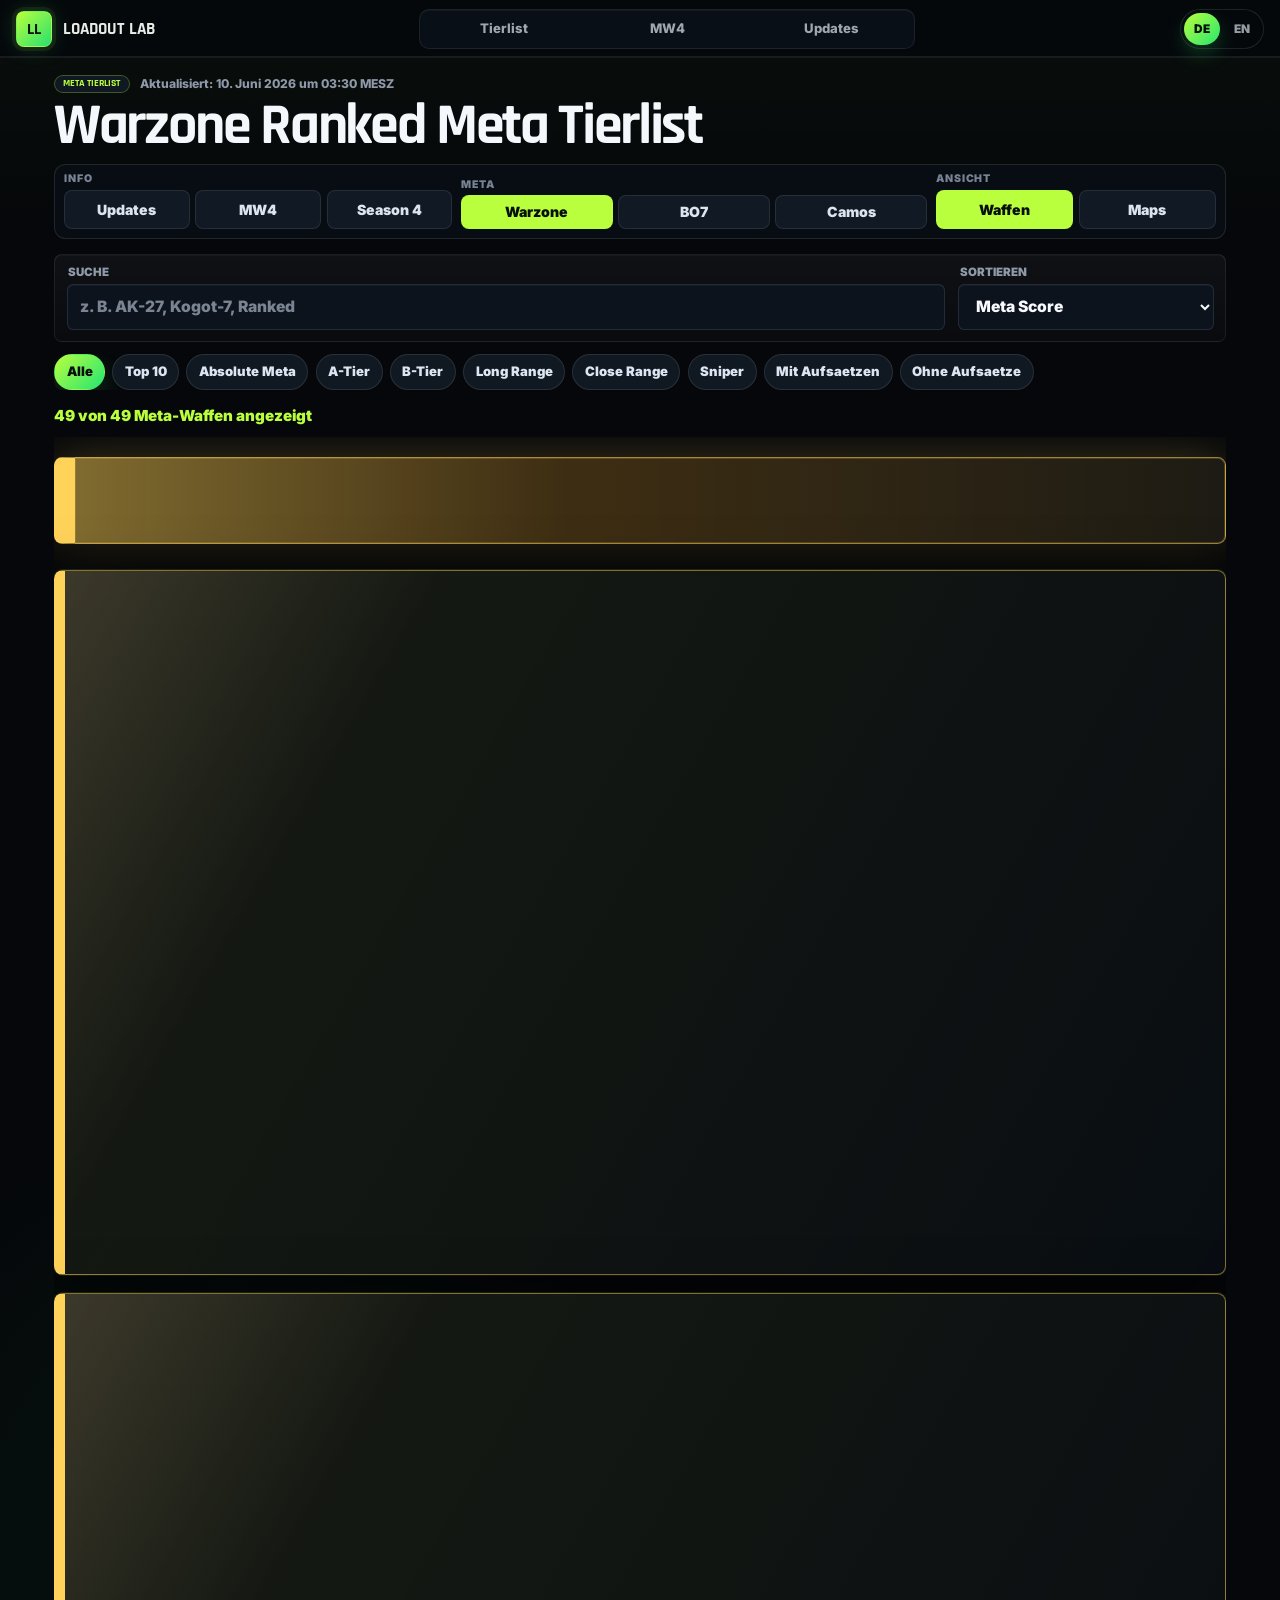
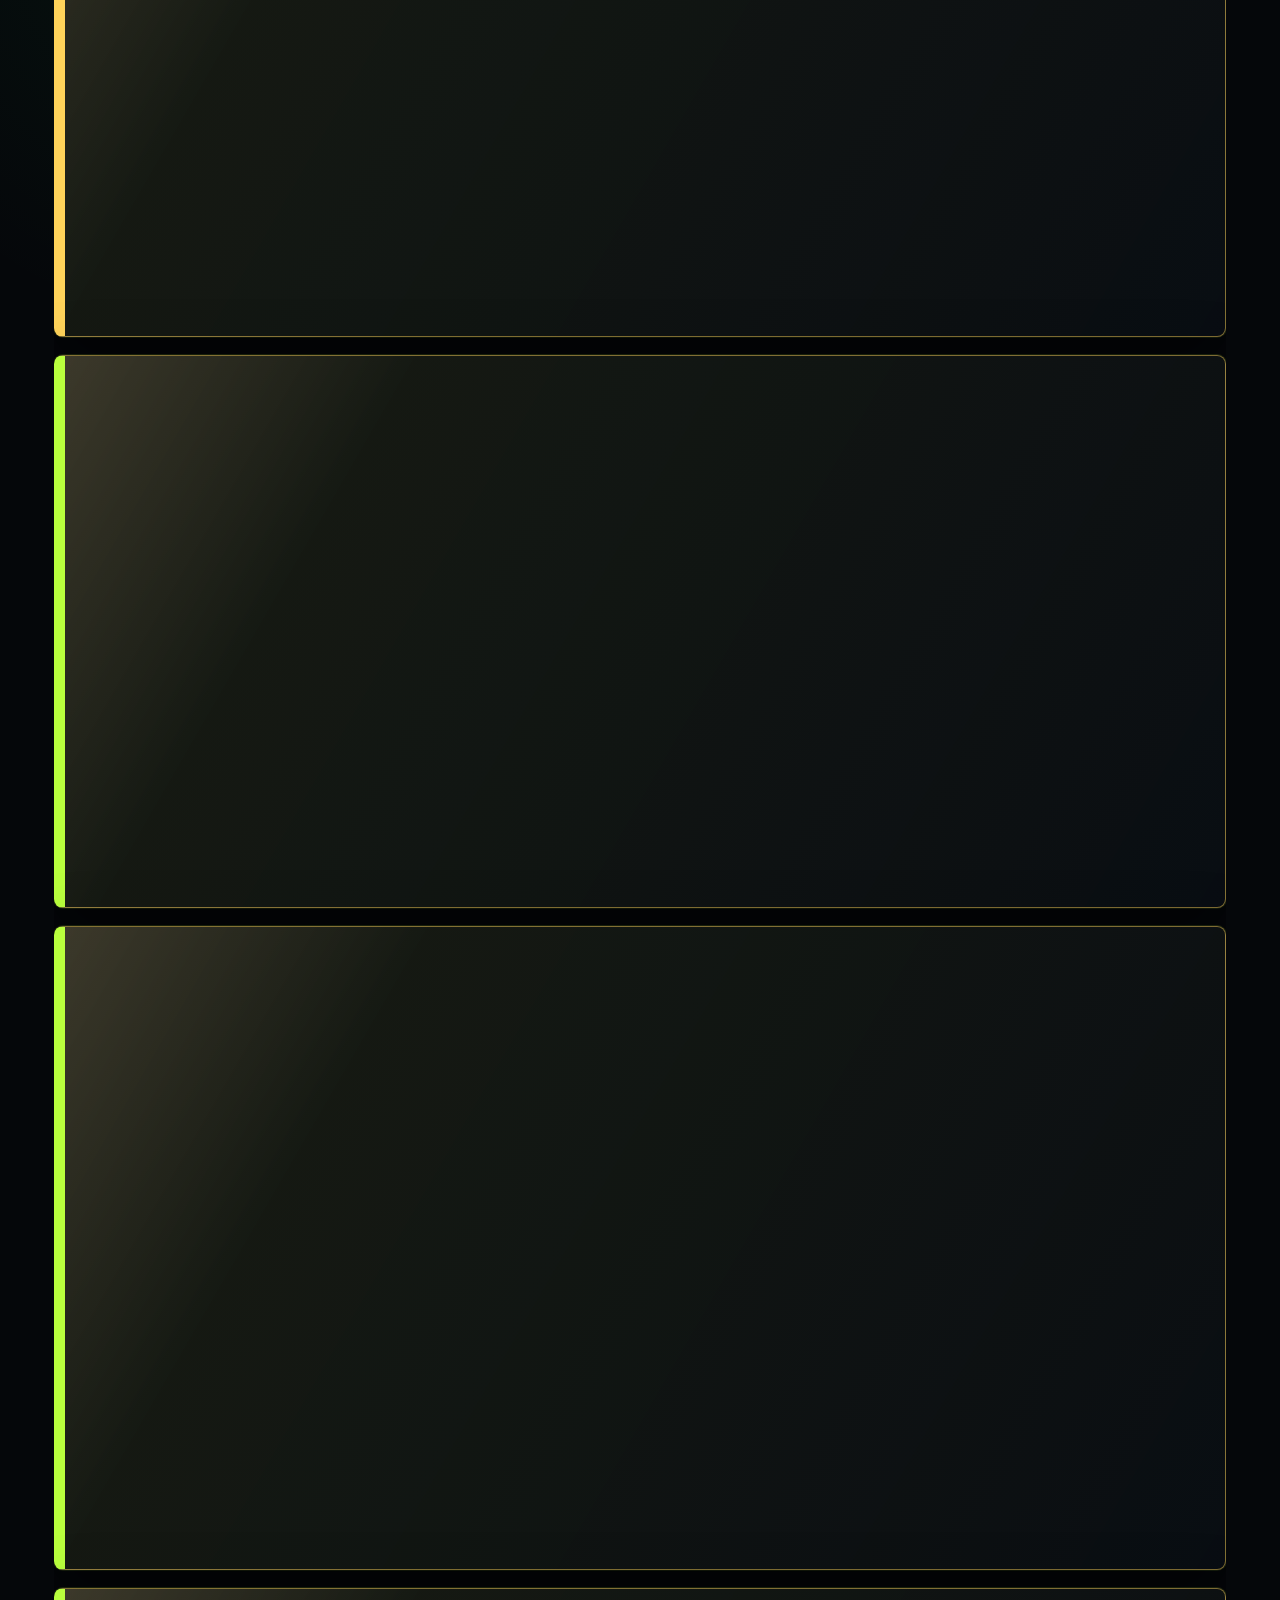
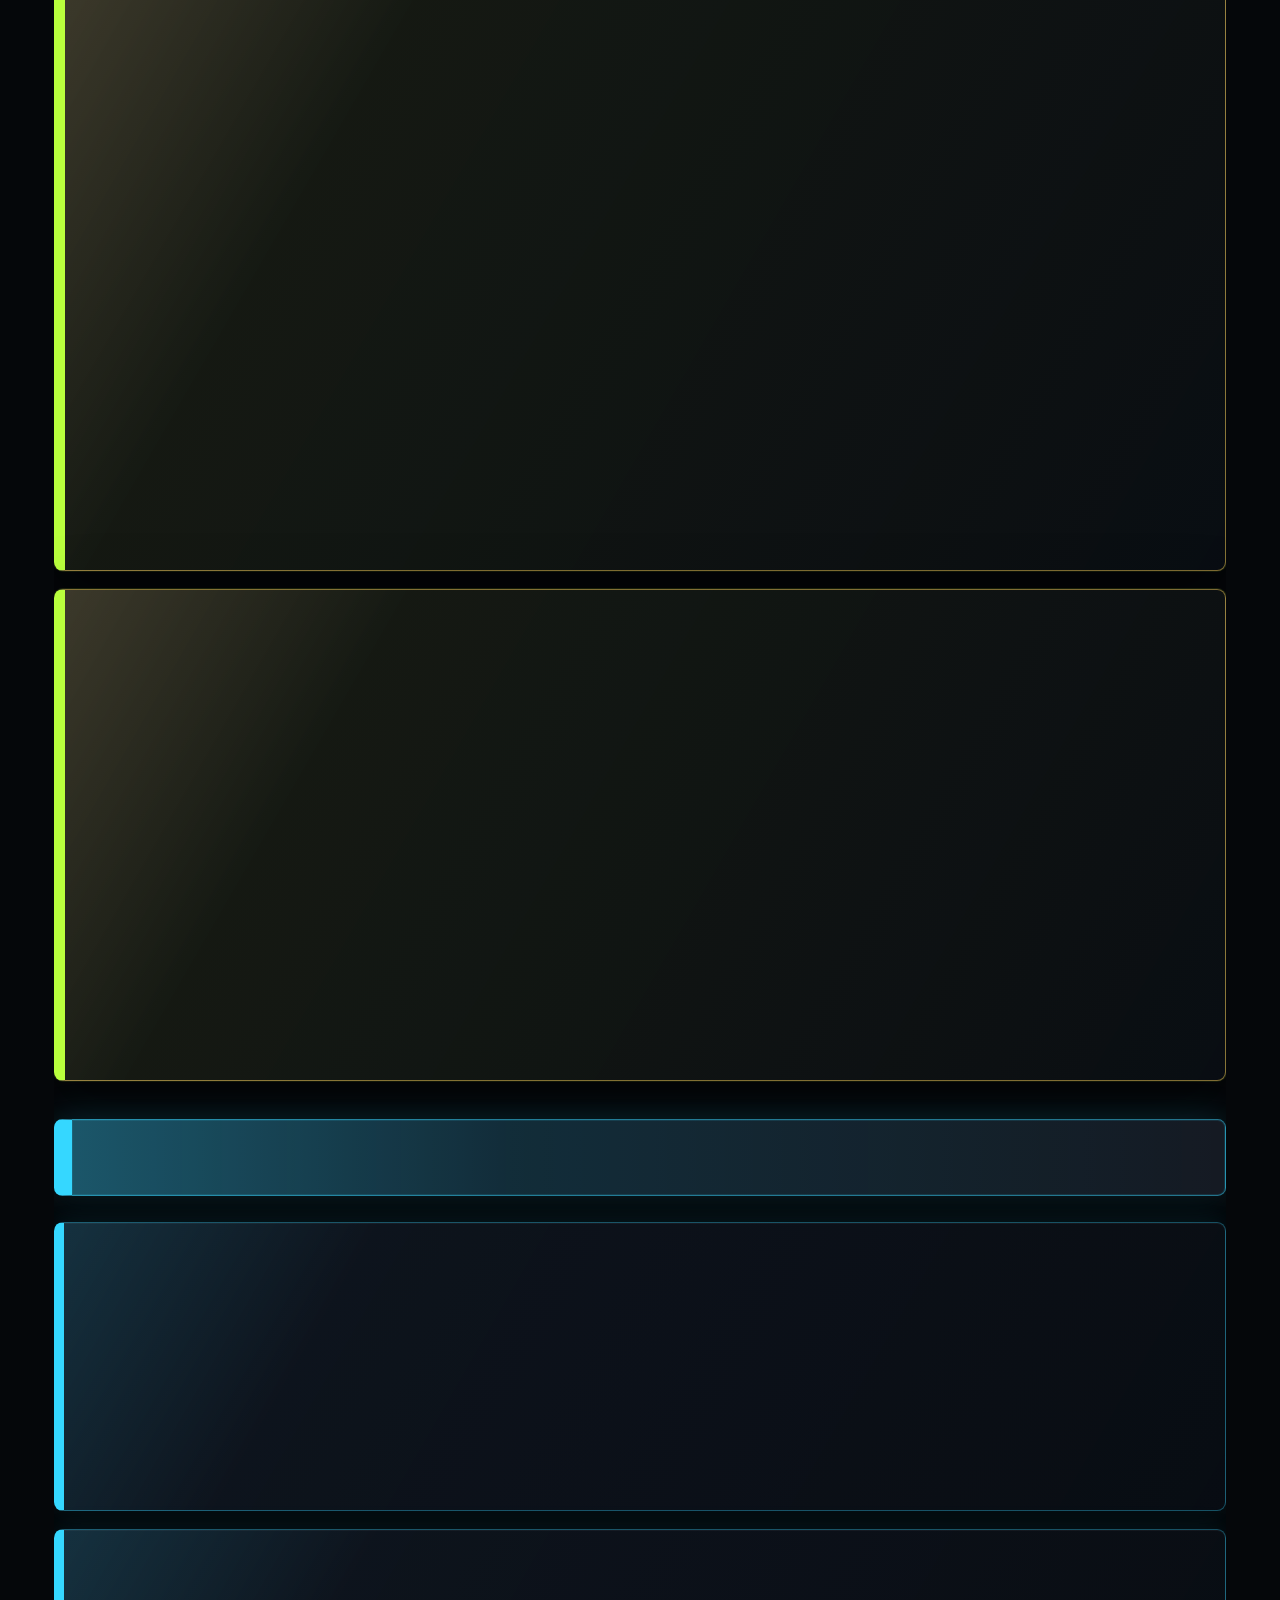
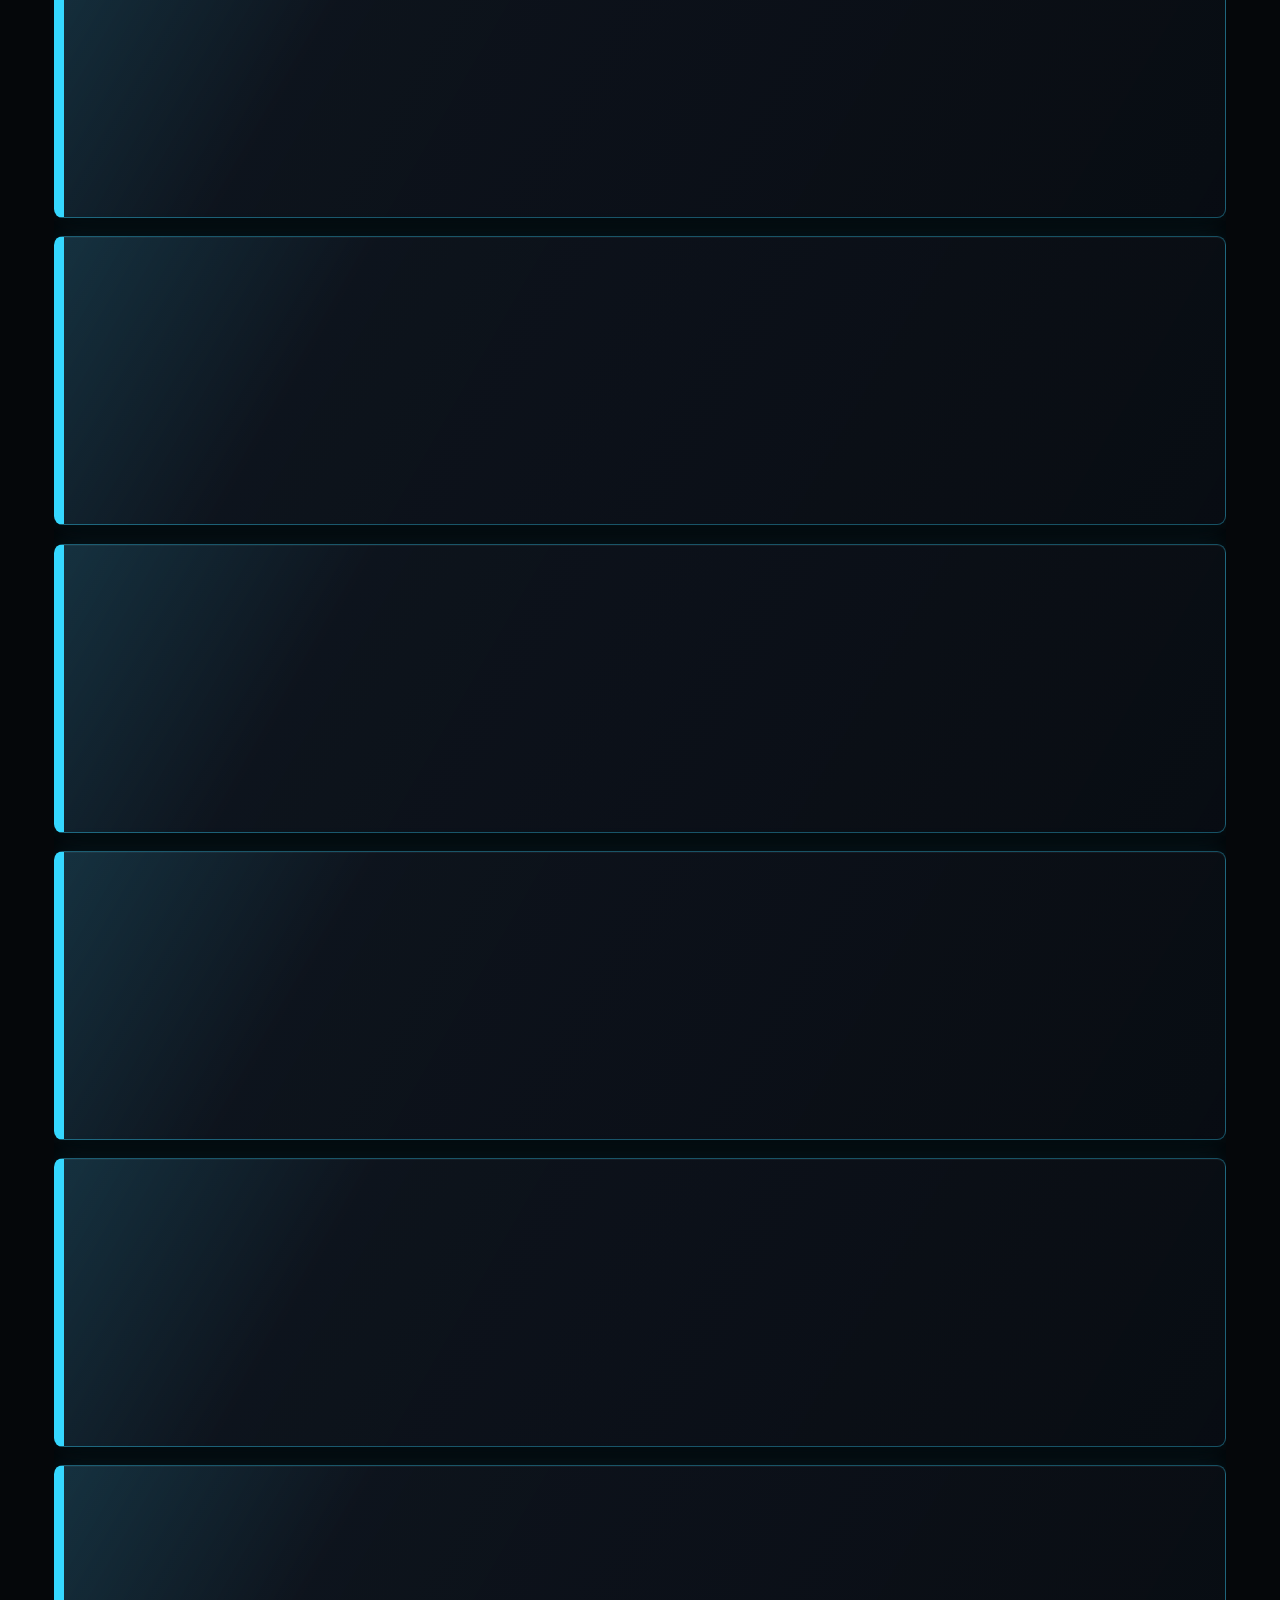
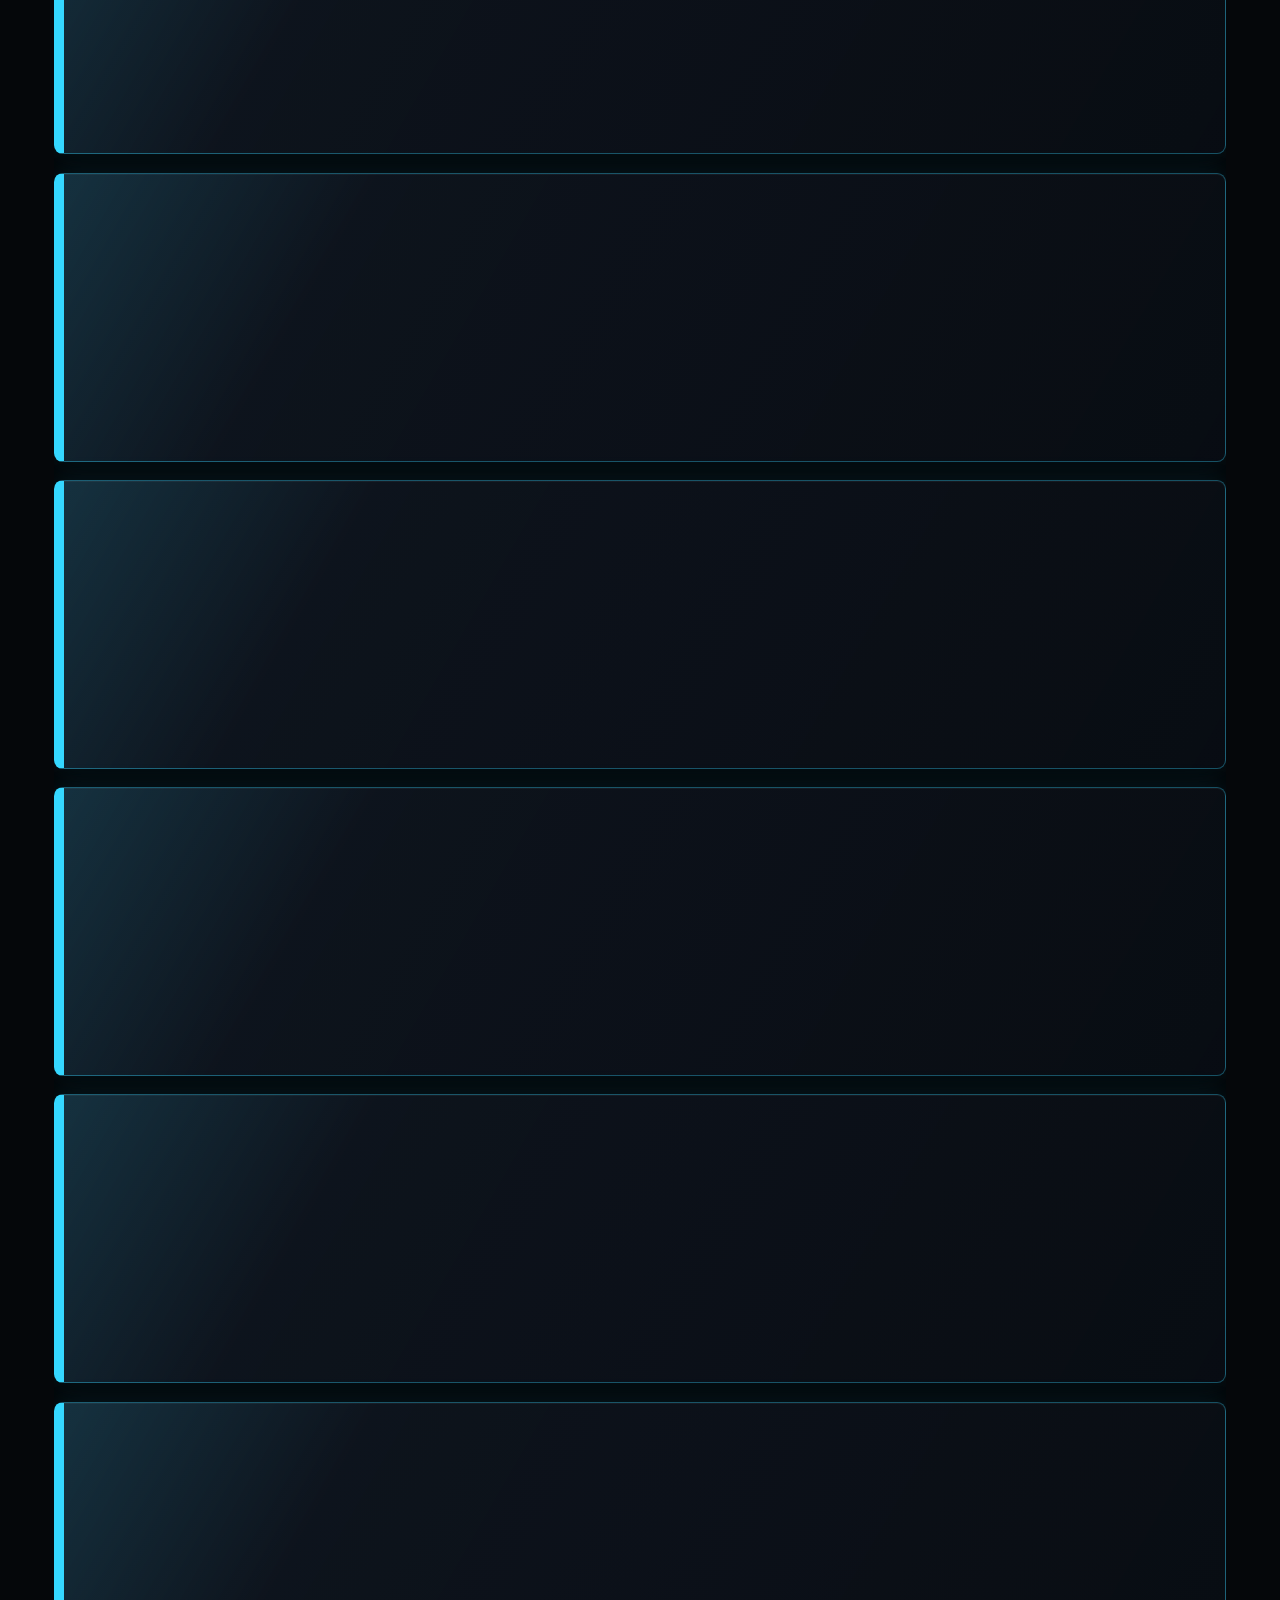
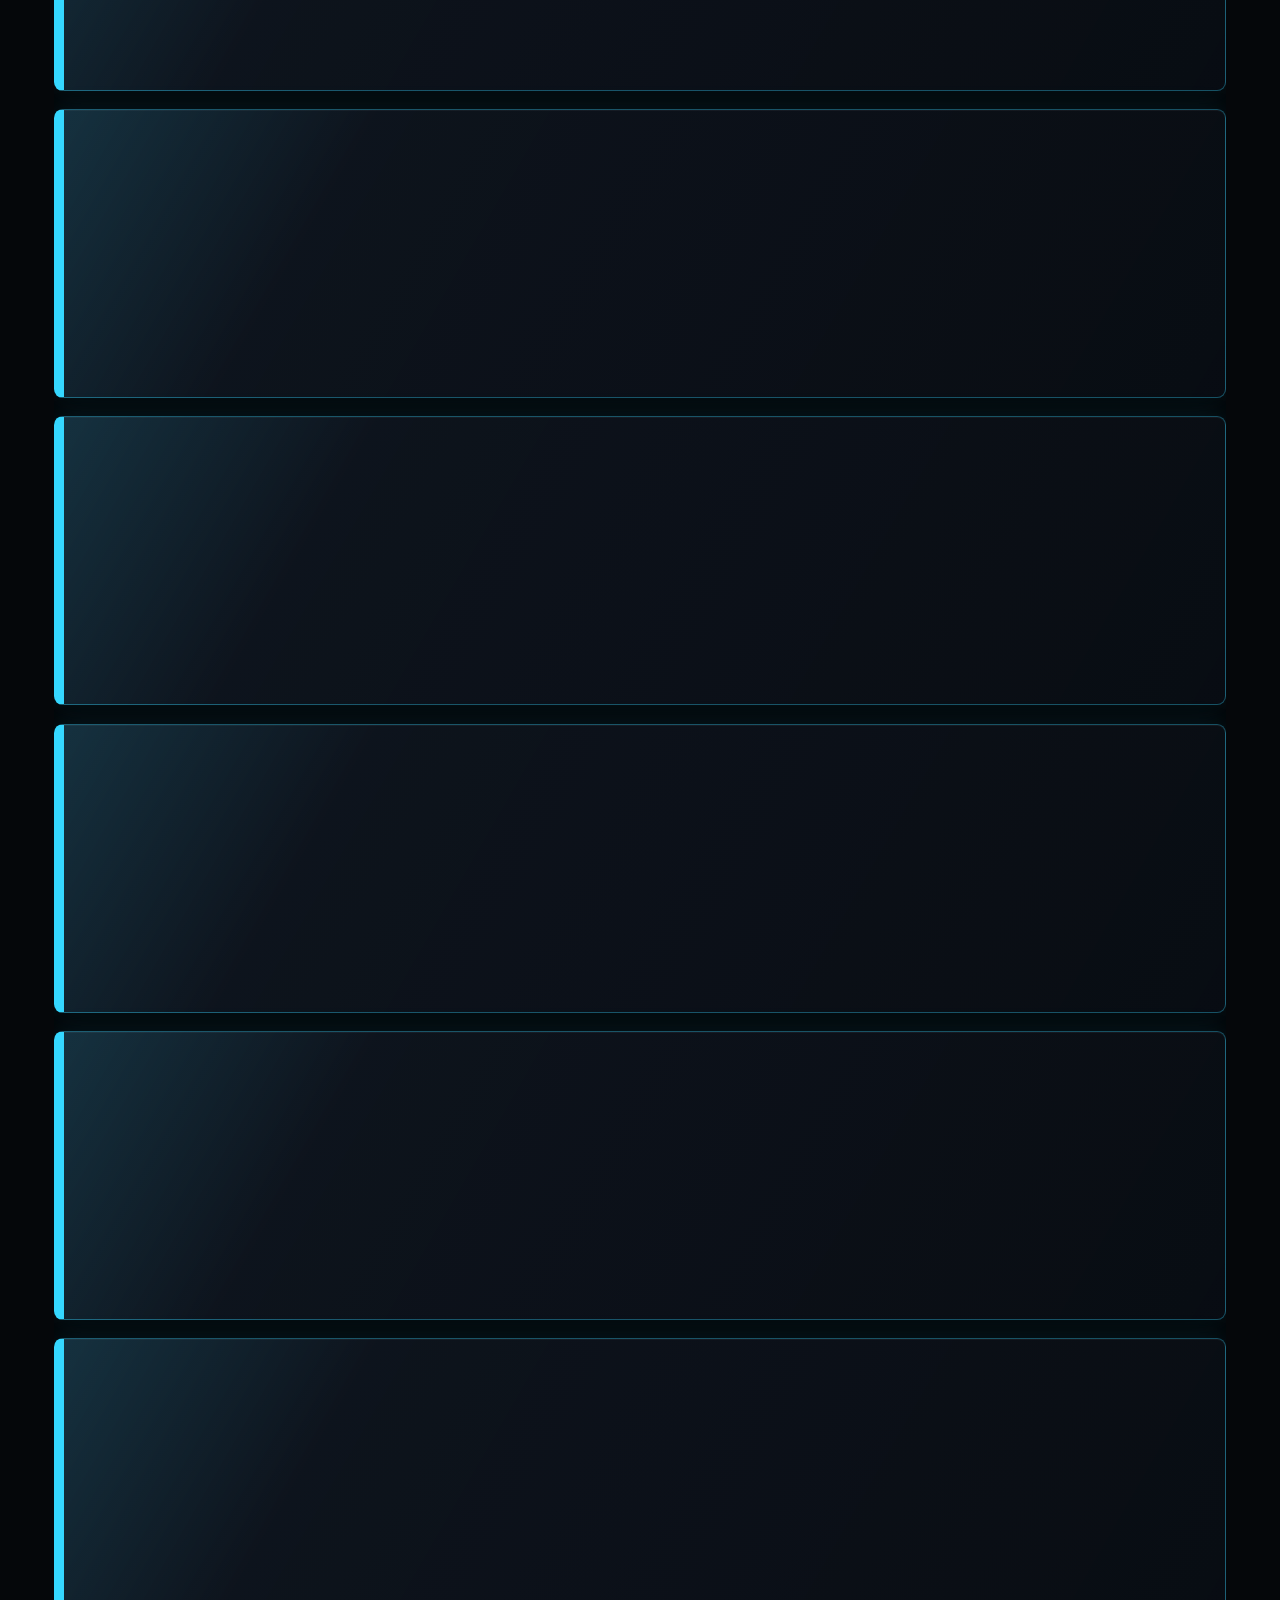
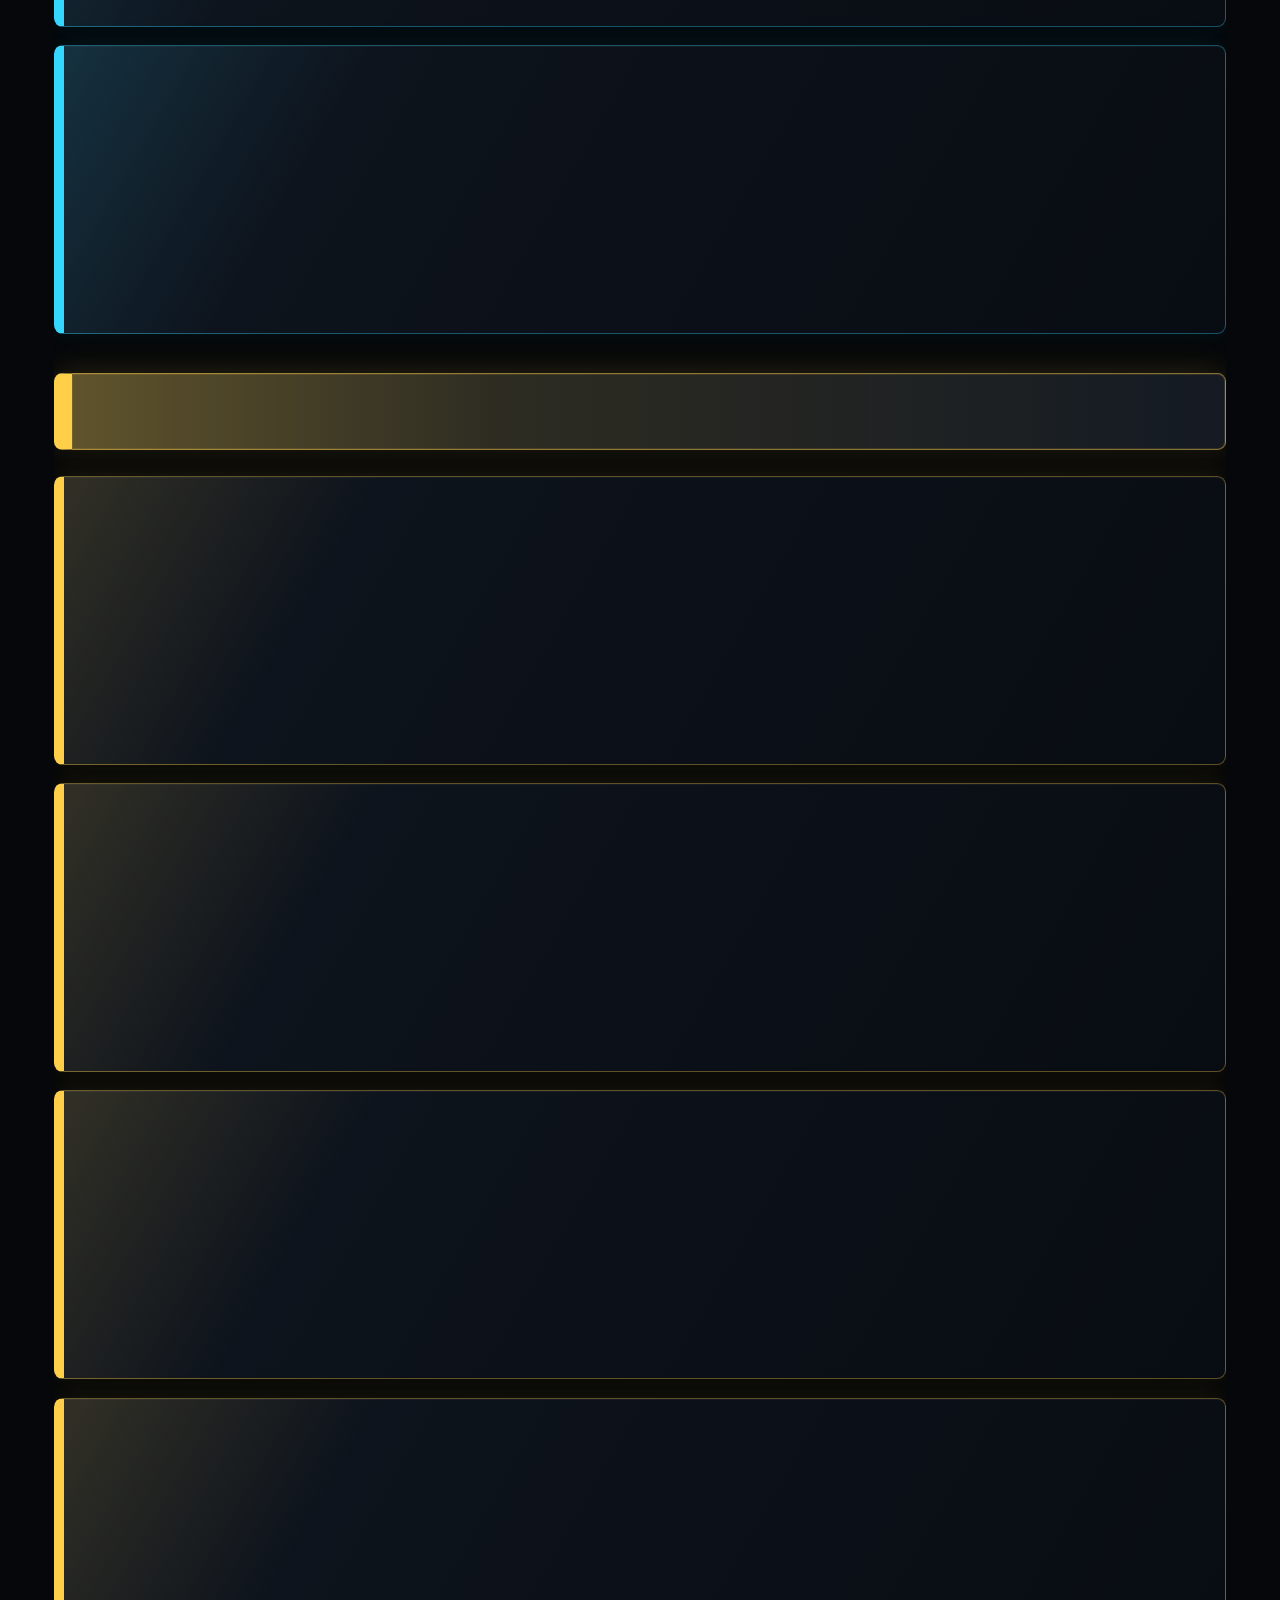
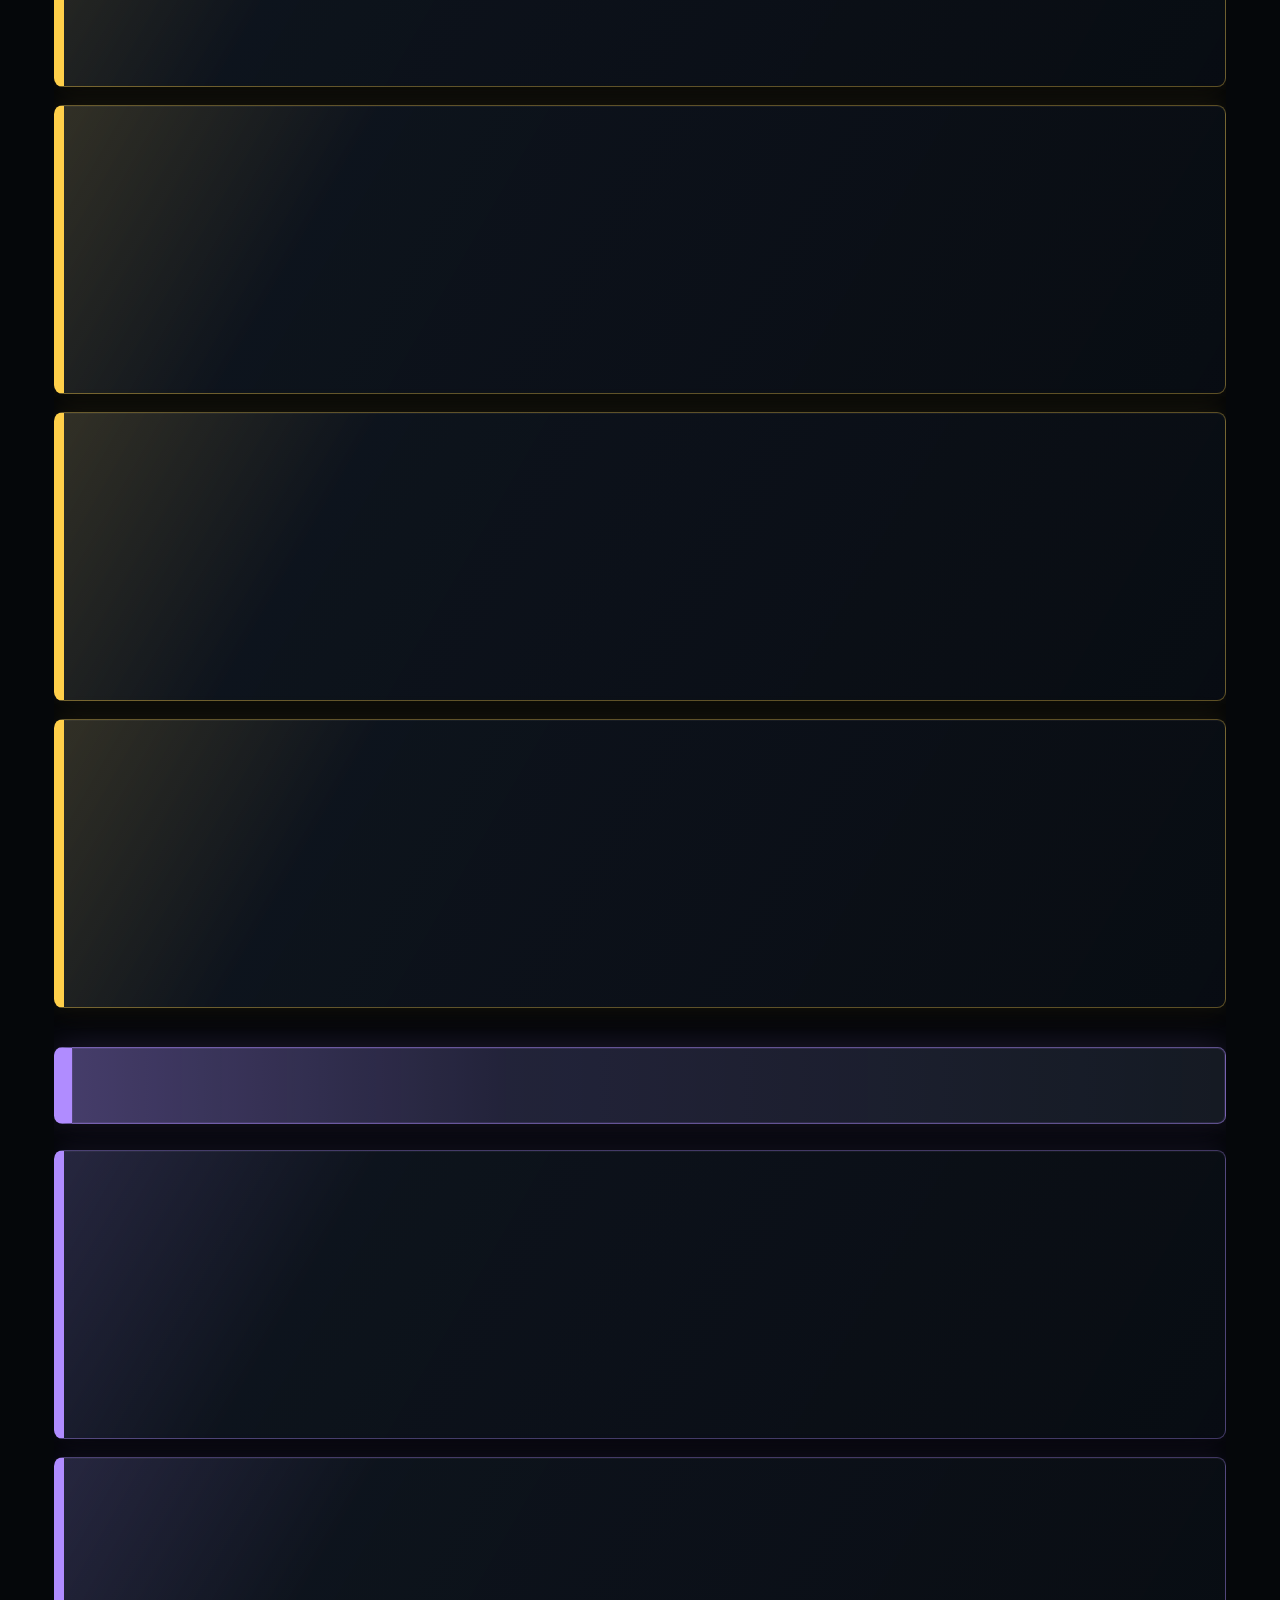
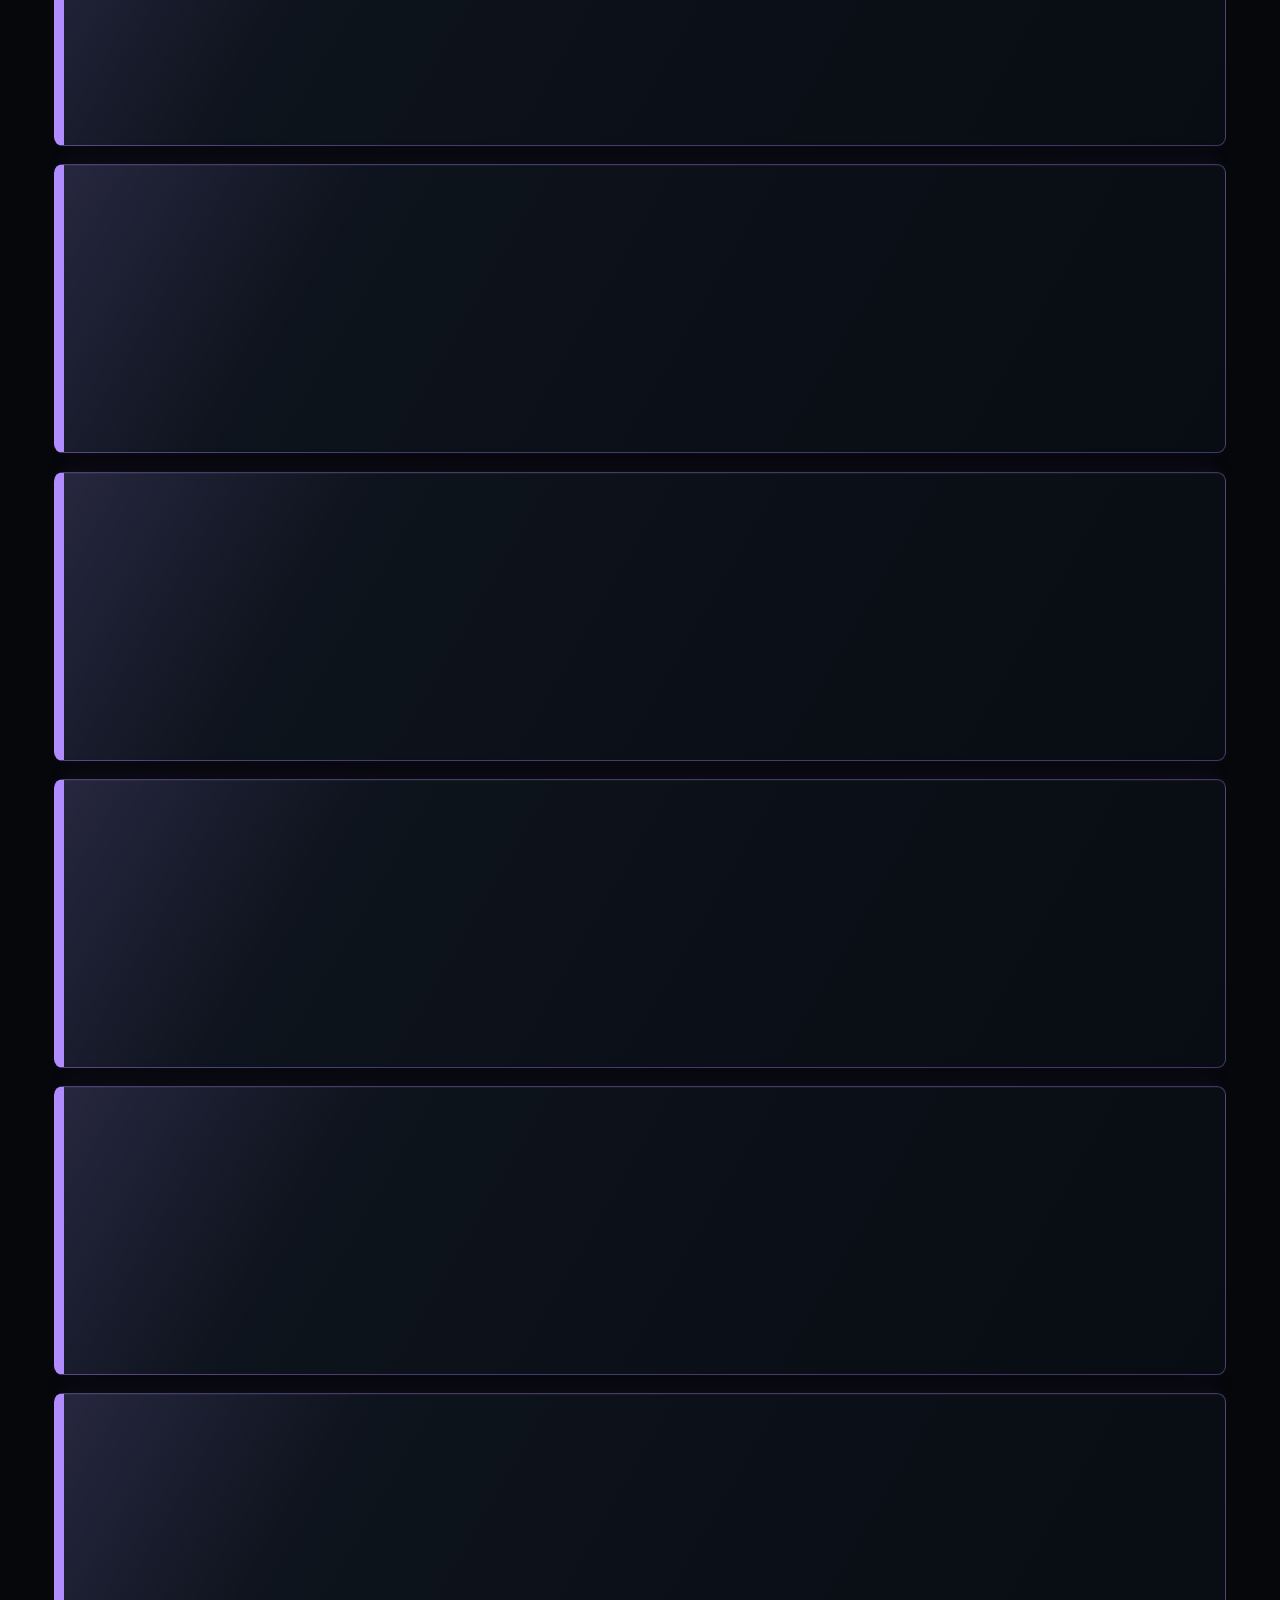
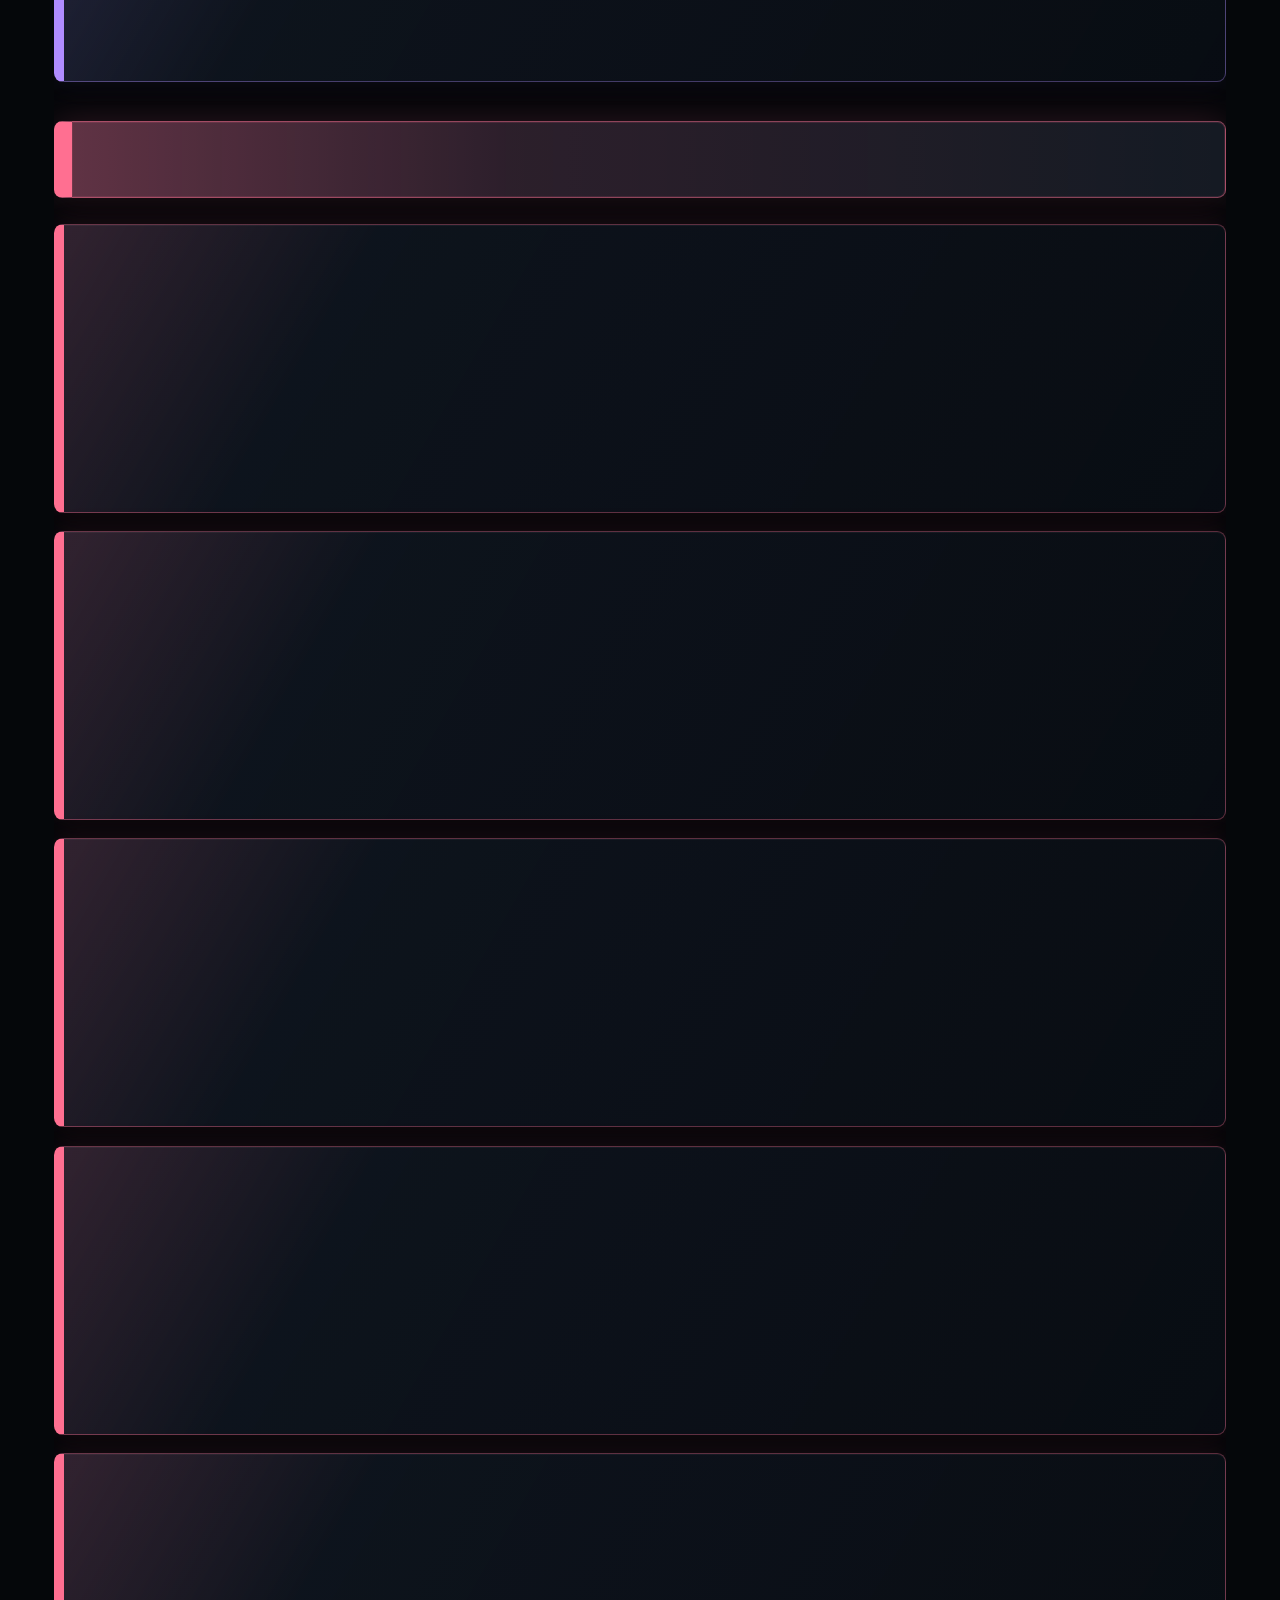
==== commit 8752a5c1: "chore: auto update site info" ====
--- a/New project 2/index.html
+++ b/New project 2/index.html
@@ -7,14 +7,14 @@
     ><link rel="stylesheet" href="styles.css?v=20260512-official1"><link rel="stylesheet" href="meta-overrides.css?v=20260512-official1"></head><body><header class="site-header"><a class="brand" href="#top" aria-label="Loadout Lab Startseite"><span class="brand-mark">LL</span><span>Loadout Lab</span></a><nav class="top-nav" aria-label="Hauptnavigation"><a href="#loadouts">Tierlist</a><a href="#intel">MW4</a><a href="#updates">Updates</a></nav></header><main id="top"><section id="loadouts" class="section loadout-section tier-first"><div class="section-heading"><p class="eyebrow">Meta Tierlist</p><h1 id="tierTitle">Warzone Ranked Meta Tierlist</h1><p id="tierDescription">
             Suche nach BO7-Waffen, Klasse oder Rolle. Die Liste gruppiert Builds
             nach Meta-Stufe und zeigt Pick-Rate, Handhabung, Code und AufsÃƒÂ¤tze.
-          </p><p class="updated-note">Aktualisiert: 10. Juni 2026 um 00:50 MESZ</p></div><div class="today-strip" aria-label="Heute wichtig"><article><span>Heute wichtig</span><strong>Season 03 Reloaded</strong><p>Season 04 ist live: Meta-Liste, Ranked-EinschÃƒÂ¤tzung und Update-Infos sind auf den 4. Juni aktualisiert.</p></article><article><span>Meta bewegt sich</span><strong>Buffs & Nerfs</strong><p>DS20 Mirage ist laut WZStats aktuell #1, gefolgt von Carbon 57, MXR-17, Dravec 45, AK-27 und Kogot-7. A-Tier startet jetzt fortlaufend bei #7.</p></article><article><span>Weiter grinden</span><strong>Camos & Challenges</strong><p>Tarnungen sind nach Modus und Kategorie getrennt, inklusive Herausforderung.</p></article></div><div class="mode-switch primary-mode-switch" aria-label="Hauptansicht auswÃƒÂ¤hlen"><button class="mode-button update-mode-button" data-mode="updates" type="button">Updates</button><button class="mode-button mw4-mode-button" data-mode="mw4-info" type="button">MW4 Infos & GerÃƒÂ¼chte</button><button class="mode-button season-mode-button season4-mode-button" data-mode="season4-info" type="button">Season 4</button></div><div class="mode-switch secondary-mode-switch" aria-label="Metaansicht auswÃƒÂ¤hlen"><button class="mode-button active" data-mode="warzone-ranked" type="button">Warzone Meta</button><button class="mode-button" data-mode="bo7-ranked" type="button">Black Ops 7 Meta</button><button class="mode-button camo-mode-button" data-mode="camos" type="button">Tarnungen</button></div><div class="content-tabs" id="contentTabs" aria-label="Ansicht auswÃƒÂ¤hlen"><button class="content-tab active" data-tab="weapons" type="button">Meta Waffen</button><button class="content-tab" data-tab="maps" type="button">Maps</button></div><div class="tab-panel active" data-panel="weapons"><div class="weapon-dashboard"><div class="controls" aria-label="Loadout Werkzeuge"><label class="search-box"><span>Suche</span><input id="loadoutSearch" type="search" placeholder="z. B. AK-27, Kogot-7, Ranked"></label><label class="select-box"><span>Sortieren</span><select id="sortSelect"><option value="score">Meta Score</option><option value="pick">Pick-Rate</option><option value="name">Name</option><option value="range">Reichweite</option></select></label></div><div class="toolbar" id="filterToolbar" aria-label="Loadout Filter"></div><div class="meta-patch-summary" id="metaPatchSummary"></div><div class="weapon-compare-panel" id="weaponComparePanel" aria-label="Meta Vergleich"></div><p class="result-count" id="resultCount" aria-live="polite"></p><div class="loadout-grid" id="loadoutGrid"></div></div></div><div id="maps" class="tab-panel maps-section" data-panel="maps" hidden><div class="map-panel"><p class="eyebrow">Map Control</p><h2 id="mapsTitle">Ranked Maps</h2><p id="mapsDescription"></p><ul class="callout-list" id="mapNotes"></ul><div class="map-insight"><div><span>Top Landing Spots</span><ol id="hotspotRank"></ol></div><div><span>Heatmap</span><div class="heat-legend" aria-label="Heatmap Legende"><i></i><p>Je grÃƒÂ¶ÃƒÅ¸er und heller der Spot, desto hÃƒÂ¶her der Landing-Anteil.</p></div></div></div></div><div class="map-board"><div class="map-board-header"><span id="mapsKicker">Rotation</span><strong id="mapsSummary">0 Maps</strong></div><div class="map-tabs" id="mapTabs" aria-label="Warzone Ranked Map auswÃƒÂ¤hlen"></div><div class="map-mode-grid" id="mapModeGrid"></div><ul class="source-list"><li><a href="https://www.callofduty.com/patchnotes/2026/04/call-of-duty-bo7-warzone-season-03-patch-notes?pubDate=20260402" target="_blank" rel="noreferrer">Warzone Ranked Patch Notes</a></li><li><a href="https://support.activision.com/black-ops-7/articles/black-ops-7-ranked-play" target="_blank" rel="noreferrer">BO7 Ranked Play Support</a></li><li><a href="https://dotesports.com/call-of-duty/news/black-ops-7-ranked-play-maps-and-modes" target="_blank" rel="noreferrer">BO7 Season 3 Map Pool</a></li></ul></div></div><div class="tab-panel camos-section" data-panel="camos" hidden><div class="camo-header"><div><p class="eyebrow">Camo Board</p><h2>Tarnungen & Mastery</h2><p>
+          </p><p class="updated-note">Aktualisiert: 10. Juni 2026 um 03:30 MESZ</p></div><div class="today-strip" aria-label="Heute wichtig"><article><span>Heute wichtig</span><strong>Season 03 Reloaded</strong><p>Season 04 ist live: Meta-Liste, Ranked-EinschÃƒÂ¤tzung und Update-Infos sind auf den 4. Juni aktualisiert.</p></article><article><span>Meta bewegt sich</span><strong>Buffs & Nerfs</strong><p>DS20 Mirage ist laut WZStats aktuell #1, gefolgt von Carbon 57, MXR-17, Dravec 45, AK-27 und Kogot-7. A-Tier startet jetzt fortlaufend bei #7.</p></article><article><span>Weiter grinden</span><strong>Camos & Challenges</strong><p>Tarnungen sind nach Modus und Kategorie getrennt, inklusive Herausforderung.</p></article></div><div class="mode-switch primary-mode-switch" aria-label="Hauptansicht auswÃƒÂ¤hlen"><button class="mode-button update-mode-button" data-mode="updates" type="button">Updates</button><button class="mode-button mw4-mode-button" data-mode="mw4-info" type="button">MW4 Infos & GerÃƒÂ¼chte</button><button class="mode-button season-mode-button season4-mode-button" data-mode="season4-info" type="button">Season 4</button></div><div class="mode-switch secondary-mode-switch" aria-label="Metaansicht auswÃƒÂ¤hlen"><button class="mode-button active" data-mode="warzone-ranked" type="button">Warzone Meta</button><button class="mode-button" data-mode="bo7-ranked" type="button">Black Ops 7 Meta</button><button class="mode-button camo-mode-button" data-mode="camos" type="button">Tarnungen</button></div><div class="content-tabs" id="contentTabs" aria-label="Ansicht auswÃƒÂ¤hlen"><button class="content-tab active" data-tab="weapons" type="button">Meta Waffen</button><button class="content-tab" data-tab="maps" type="button">Maps</button></div><div class="tab-panel active" data-panel="weapons"><div class="weapon-dashboard"><div class="controls" aria-label="Loadout Werkzeuge"><label class="search-box"><span>Suche</span><input id="loadoutSearch" type="search" placeholder="z. B. AK-27, Kogot-7, Ranked"></label><label class="select-box"><span>Sortieren</span><select id="sortSelect"><option value="score">Meta Score</option><option value="pick">Pick-Rate</option><option value="name">Name</option><option value="range">Reichweite</option></select></label></div><div class="toolbar" id="filterToolbar" aria-label="Loadout Filter"></div><div class="meta-patch-summary" id="metaPatchSummary"></div><div class="weapon-compare-panel" id="weaponComparePanel" aria-label="Meta Vergleich"></div><p class="result-count" id="resultCount" aria-live="polite"></p><div class="loadout-grid" id="loadoutGrid"></div></div></div><div id="maps" class="tab-panel maps-section" data-panel="maps" hidden><div class="map-panel"><p class="eyebrow">Map Control</p><h2 id="mapsTitle">Ranked Maps</h2><p id="mapsDescription"></p><ul class="callout-list" id="mapNotes"></ul><div class="map-insight"><div><span>Top Landing Spots</span><ol id="hotspotRank"></ol></div><div><span>Heatmap</span><div class="heat-legend" aria-label="Heatmap Legende"><i></i><p>Je grÃƒÂ¶ÃƒÅ¸er und heller der Spot, desto hÃƒÂ¶her der Landing-Anteil.</p></div></div></div></div><div class="map-board"><div class="map-board-header"><span id="mapsKicker">Rotation</span><strong id="mapsSummary">0 Maps</strong></div><div class="map-tabs" id="mapTabs" aria-label="Warzone Ranked Map auswÃƒÂ¤hlen"></div><div class="map-mode-grid" id="mapModeGrid"></div><ul class="source-list"><li><a href="https://www.callofduty.com/patchnotes/2026/04/call-of-duty-bo7-warzone-season-03-patch-notes?pubDate=20260402" target="_blank" rel="noreferrer">Warzone Ranked Patch Notes</a></li><li><a href="https://support.activision.com/black-ops-7/articles/black-ops-7-ranked-play" target="_blank" rel="noreferrer">BO7 Ranked Play Support</a></li><li><a href="https://dotesports.com/call-of-duty/news/black-ops-7-ranked-play-maps-and-modes" target="_blank" rel="noreferrer">BO7 Season 3 Map Pool</a></li></ul></div></div><div class="tab-panel camos-section" data-panel="camos" hidden><div class="camo-header"><div><p class="eyebrow">Camo Board</p><h2>Tarnungen & Mastery</h2><p>
                 ÃƒÅ“bersicht fÃƒÂ¼r besondere BO7- und Warzone-Tarnungen, inklusive Kategorie,
                 Status und Challenge-Hinweis zum Freischalten.
               </p></div><div class="camo-summary"><span id="camoCount">0</span><p>Tarnungen</p></div></div><div class="camo-progress-strip" aria-label="Tarnungsfortschritt"><article><span>Basis</span><strong>Kill-Meilensteine</strong><p>Erst Basis-Tarnungen einer Waffe abschlieÃƒÅ¸en.</p></article><article><span>Spezial</span><strong>Mini-Challenges</strong><p>Danach waffenspezifische Aufgaben erledigen.</p></article><article><span>Mastery</span><strong>Langzeit-Grind</strong><p>Finale Camos ÃƒÂ¼ber vollstÃƒÂ¤ndige Kategorien freischalten.</p></article></div><div class="camo-filter" id="camoFilter" aria-label="Tarnungen filtern"><button class="filter-button active" data-camo="Warzone" type="button">Warzone</button><button class="filter-button" data-camo="Multiplayer" type="button">Multiplayer</button><button class="filter-button" data-camo="Zombies" type="button">Zombies</button><button class="filter-button" data-camo="Endgame" type="button">Endgame</button></div><div class="camo-filter camo-category-filter" id="camoCategoryFilter" aria-label="Tarnungs-Kategorie filtern"><button class="filter-button active" data-camo-category="Military" type="button">Basis Tarnungen</button><button class="filter-button" data-camo-category="Special" type="button">Spezial Tarnungen</button><button class="filter-button" data-camo-category="Mastery" type="button">Mastery Tarnungen</button></div><div class="camo-grid" id="camoGrid"></div></div><div class="tab-panel mode-info-section" data-panel="mode-info" hidden><div class="mode-info-hero"><div><p class="eyebrow">Spielmodi</p><h2 id="modeInfoTitle">Multiplayer</h2><p id="modeInfoDescription"></p></div><span id="modeInfoKicker">BO7</span></div><div class="mode-info-tabs" id="modeInfoTabs" aria-label="Spielmodus auswÃƒÂ¤hlen" hidden><button class="filter-button active" data-mode-info="multiplayer" type="button">Multiplayer</button><button class="filter-button" data-mode-info="warzone" type="button">Warzone</button><button class="filter-button" data-mode-info="zombies" type="button">Zombies</button><button class="filter-button" data-mode-info="endgame" type="button">Endgame</button></div><div class="mode-info-layout"><article class="mode-info-main"><img id="modeInfoImage" src="https://imgs.callofduty.com/content/dam/atvi/callofduty/cod-touchui/blog/seasons/blackops7/season-03/maps/mp/BO7_S3_Maps_Plaza.webp" alt="Black Ops 7 Multiplayer Map Plaza" loading="lazy"><div class="mode-info-body"><div class="mode-info-stat-grid" id="modeInfoStats"></div><section class="mode-update-box" aria-label="NÃƒÂ¤chstes Update"><div><span>NÃƒÂ¤chstes Update</span><strong id="modeInfoUpdateTime"></strong></div><p id="modeInfoUpdateSummary"></p></section><div class="mode-info-card-grid" id="modeInfoCards"></div><div class="mode-image-gallery" id="modeInfoGallery"></div></div></article><aside class="mode-info-side"><h3>Einordnung</h3><ul class="callout-list" id="modeInfoTips"></ul><div class="official-note"><strong>Hinweis:</strong>
                 Infos sind fÃƒÂ¼r Loadout Lab zusammengefasst und werden mit offiziellen Season- und Patch-Updates abgeglichen.
               </div></aside></div></div><div class="tab-panel updates-section" data-panel="updates" hidden><div class="updates-hero"><div><p class="eyebrow">Update Radar</p><h2>Offizielle Call of Duty Updates</h2><p>
                 Nur bestÃƒÂ¤tigte Meldungen aus offiziellen Call-of-Duty-Quellen. Klicke eine Karte an, um die kompakte Zusammenfassung zu ÃƒÂ¶ffnen.
-              </p></div><span>Stand: 10. Juni 2026 um 00:50 MESZ</span></div><div class="update-priority-grid" aria-label="Schnelle Update ÃƒÅ“bersicht"><article><span>Aktuell</span><strong>Call of Duty: Black Ops 7 Season 04 Patch Notes</strong><p>3. Juni 2026: Season 04 introduces another massive season of content. Take on Operation Wall Breaker in Endgame, deploy across five new and remastered Multiplayer Maps, fight off the horde in the new Rogue Run game mode in Zombies, and much more arriving tomorrow, June 4th!</p></article><article><span>Geprueft</span><strong>Automatisch aktualisiert</strong><p>Offizielle Quellen wurden am 6. Juni 2026 um 14:18 MESZ geprueft.</p></article><article><span>Weitere Updates</span><strong>Call of Duty: Warzone Season 04 Patch Notes</strong><p>3. Juni 2026: With Season 04 now live, weÃ¢â‚¬â„¢re building on our anti-cheat systems to better protect players and ensure fair matches across all platforms. The following security measures are now enabled and actively enforced in-game.</p></article></div><div class="mode-info-tabs update-mode-tabs" id="updateModeTabs" aria-label="Update-Kategorie auswÃƒÂ¤hlen"><button class="filter-button active" data-update-view="all" type="button">Alle Updates</button><button class="filter-button" data-update-view="warzone" type="button">Warzone</button><button class="filter-button" data-update-view="multiplayer" type="button">Multiplayer</button><button class="filter-button" data-update-view="zombies" type="button">Zombies</button><button class="filter-button" data-update-view="endgame" type="button">Endgame</button></div><div class="update-mode-panel" id="updateModePanel" hidden><div class="mode-info-hero"><div><p class="eyebrow">Modus Update</p><h2 id="updateModeTitle"></h2><p id="updateModeDescription"></p></div><span id="updateModeKicker"></span></div><div class="mode-info-layout"><article class="mode-info-main"><img id="updateModeImage" src="https://imgs.callofduty.com/content/dam/atvi/callofduty/cod-touchui/patchnotes/body/bo7/wz/s03/Big-Map-Rotation.jpg" alt="Warzone Big Map Rotation" loading="lazy"><div class="mode-info-body"><div class="mode-info-stat-grid" id="updateModeStats"></div><section class="mode-update-box" aria-label="NÃƒÂ¤chstes Update"><div><span>NÃƒÂ¤chstes Update</span><strong id="updateModeUpdateTime"></strong></div><p id="updateModeUpdateSummary"></p></section><div class="mode-info-card-grid" id="updateModeCards"></div><div class="mode-image-gallery" id="updateModeGallery"></div></div></article><aside class="mode-info-side"><h3>Einordnung</h3><ul class="callout-list" id="updateModeTips"></ul></aside></div></div><div class="update-board">
+              </p></div><span>Stand: 10. Juni 2026 um 03:30 MESZ</span></div><div class="update-priority-grid" aria-label="Schnelle Update ÃƒÅ“bersicht"><article><span>Aktuell</span><strong>Call of Duty: Black Ops 7 Season 04 Patch Notes</strong><p>3. Juni 2026: Season 04 introduces another massive season of content. Take on Operation Wall Breaker in Endgame, deploy across five new and remastered Multiplayer Maps, fight off the horde in the new Rogue Run game mode in Zombies, and much more arriving tomorrow, June 4th!</p></article><article><span>Geprueft</span><strong>Automatisch aktualisiert</strong><p>Offizielle Quellen wurden am 6. Juni 2026 um 14:18 MESZ geprueft.</p></article><article><span>Weitere Updates</span><strong>Call of Duty: Warzone Season 04 Patch Notes</strong><p>3. Juni 2026: With Season 04 now live, weÃ¢â‚¬â„¢re building on our anti-cheat systems to better protect players and ensure fair matches across all platforms. The following security measures are now enabled and actively enforced in-game.</p></article></div><div class="mode-info-tabs update-mode-tabs" id="updateModeTabs" aria-label="Update-Kategorie auswÃƒÂ¤hlen"><button class="filter-button active" data-update-view="all" type="button">Alle Updates</button><button class="filter-button" data-update-view="warzone" type="button">Warzone</button><button class="filter-button" data-update-view="multiplayer" type="button">Multiplayer</button><button class="filter-button" data-update-view="zombies" type="button">Zombies</button><button class="filter-button" data-update-view="endgame" type="button">Endgame</button></div><div class="update-mode-panel" id="updateModePanel" hidden><div class="mode-info-hero"><div><p class="eyebrow">Modus Update</p><h2 id="updateModeTitle"></h2><p id="updateModeDescription"></p></div><span id="updateModeKicker"></span></div><div class="mode-info-layout"><article class="mode-info-main"><img id="updateModeImage" src="https://imgs.callofduty.com/content/dam/atvi/callofduty/cod-touchui/patchnotes/body/bo7/wz/s03/Big-Map-Rotation.jpg" alt="Warzone Big Map Rotation" loading="lazy"><div class="mode-info-body"><div class="mode-info-stat-grid" id="updateModeStats"></div><section class="mode-update-box" aria-label="NÃƒÂ¤chstes Update"><div><span>NÃƒÂ¤chstes Update</span><strong id="updateModeUpdateTime"></strong></div><p id="updateModeUpdateSummary"></p></section><div class="mode-info-card-grid" id="updateModeCards"></div><div class="mode-image-gallery" id="updateModeGallery"></div></div></article><aside class="mode-info-side"><h3>Einordnung</h3><ul class="callout-list" id="updateModeTips"></ul></aside></div></div><div class="update-board">
             <a class="update-card official" href="https://www.callofduty.com/patchnotes/2026/06/call-of-duty-black-ops-7-season-04-patch-notes" target="_blank" rel="noreferrer">
                 <img src="https://imgs.callofduty.com/content/dam/atvi/callofduty/cod-touchui/patchnotes/body/bo7/mp/season-04/COD-BO7-S04-PATCH-NOTES-TOUT.jpg" alt="Call of Duty: Black Ops 7 Season 04 Patch Notes" loading="lazy">
               <div class="update-card-content">
@@ -150,7 +150,7 @@
         Loadout Lab ist ein fan-made COD Info Hub. Nicht offiziell mit Activision oder Call of Duty verbunden.
       </p><a href="#top">ZurÃƒÂ¼ck nach oben</a></footer>
     <script>
-      window.__loadoutLabMetaVersion = "auto-20260609225025";
+      window.__loadoutLabMetaVersion = "auto-20260610013059";
       (function () {
         const originalFetch = window.fetch ? window.fetch.bind(window) : null;
         if (!originalFetch) return;
@@ -171,22 +171,22 @@
         };
       }());
     </script>
-    <script src="script.js?v=auto-20260609225025" defer></script>
-    <script src="meta-fast.js?v=auto-20260609225025" defer></script>
-    <script src="mw4.js?v=auto-20260609225025" defer></script>
-    <script src="mw4-no-tabs.js?v=auto-20260609225025" defer></script>
-    <script src="season4.js?v=auto-20260609225025" defer></script>
-    <script src="site-ui.js?v=auto-20260609225025" defer></script>
-    <script src="loadout-lab-upgrades.js?v=auto-20260609225025" defer></script>
-    <script src="loadout-details-upgrades.js?v=auto-20260609225025" defer></script>
-    <script src="loadout-build-supplements.js?v=auto-20260609225025" defer></script>
-    <script src="loadout-filter-fix.js?v=auto-20260609225025" defer></script>
-    <script src="subnav-cleanup.js?v=auto-20260609225025" defer></script>
-    <script src="performance.js?v=auto-20260609225025" defer></script>
-    <script src="loadout-card-polish.js?v=auto-20260609225025" defer></script>
-    <script src="loadout-card-finalizer.js?v=auto-20260609225025" defer></script>
-    <script src="loadout-image-fix.js?v=auto-20260609225025" defer></script>
-    <script src="loadout-mobile-details-polish.js?v=auto-20260609225025" defer></script>
-    <script src="loadout-mobile-filter-close.js?v=auto-20260609225025" defer></script>
+    <script src="script.js?v=auto-20260610013059" defer></script>
+    <script src="meta-fast.js?v=auto-20260610013059" defer></script>
+    <script src="mw4.js?v=auto-20260610013059" defer></script>
+    <script src="mw4-no-tabs.js?v=auto-20260610013059" defer></script>
+    <script src="season4.js?v=auto-20260610013059" defer></script>
+    <script src="site-ui.js?v=auto-20260610013059" defer></script>
+    <script src="loadout-lab-upgrades.js?v=auto-20260610013059" defer></script>
+    <script src="loadout-details-upgrades.js?v=auto-20260610013059" defer></script>
+    <script src="loadout-build-supplements.js?v=auto-20260610013059" defer></script>
+    <script src="loadout-filter-fix.js?v=auto-20260610013059" defer></script>
+    <script src="subnav-cleanup.js?v=auto-20260610013059" defer></script>
+    <script src="performance.js?v=auto-20260610013059" defer></script>
+    <script src="loadout-card-polish.js?v=auto-20260610013059" defer></script>
+    <script src="loadout-card-finalizer.js?v=auto-20260610013059" defer></script>
+    <script src="loadout-image-fix.js?v=auto-20260610013059" defer></script>
+    <script src="loadout-mobile-details-polish.js?v=auto-20260610013059" defer></script>
+    <script src="loadout-mobile-filter-close.js?v=auto-20260610013059" defer></script>
   </body></html>
 
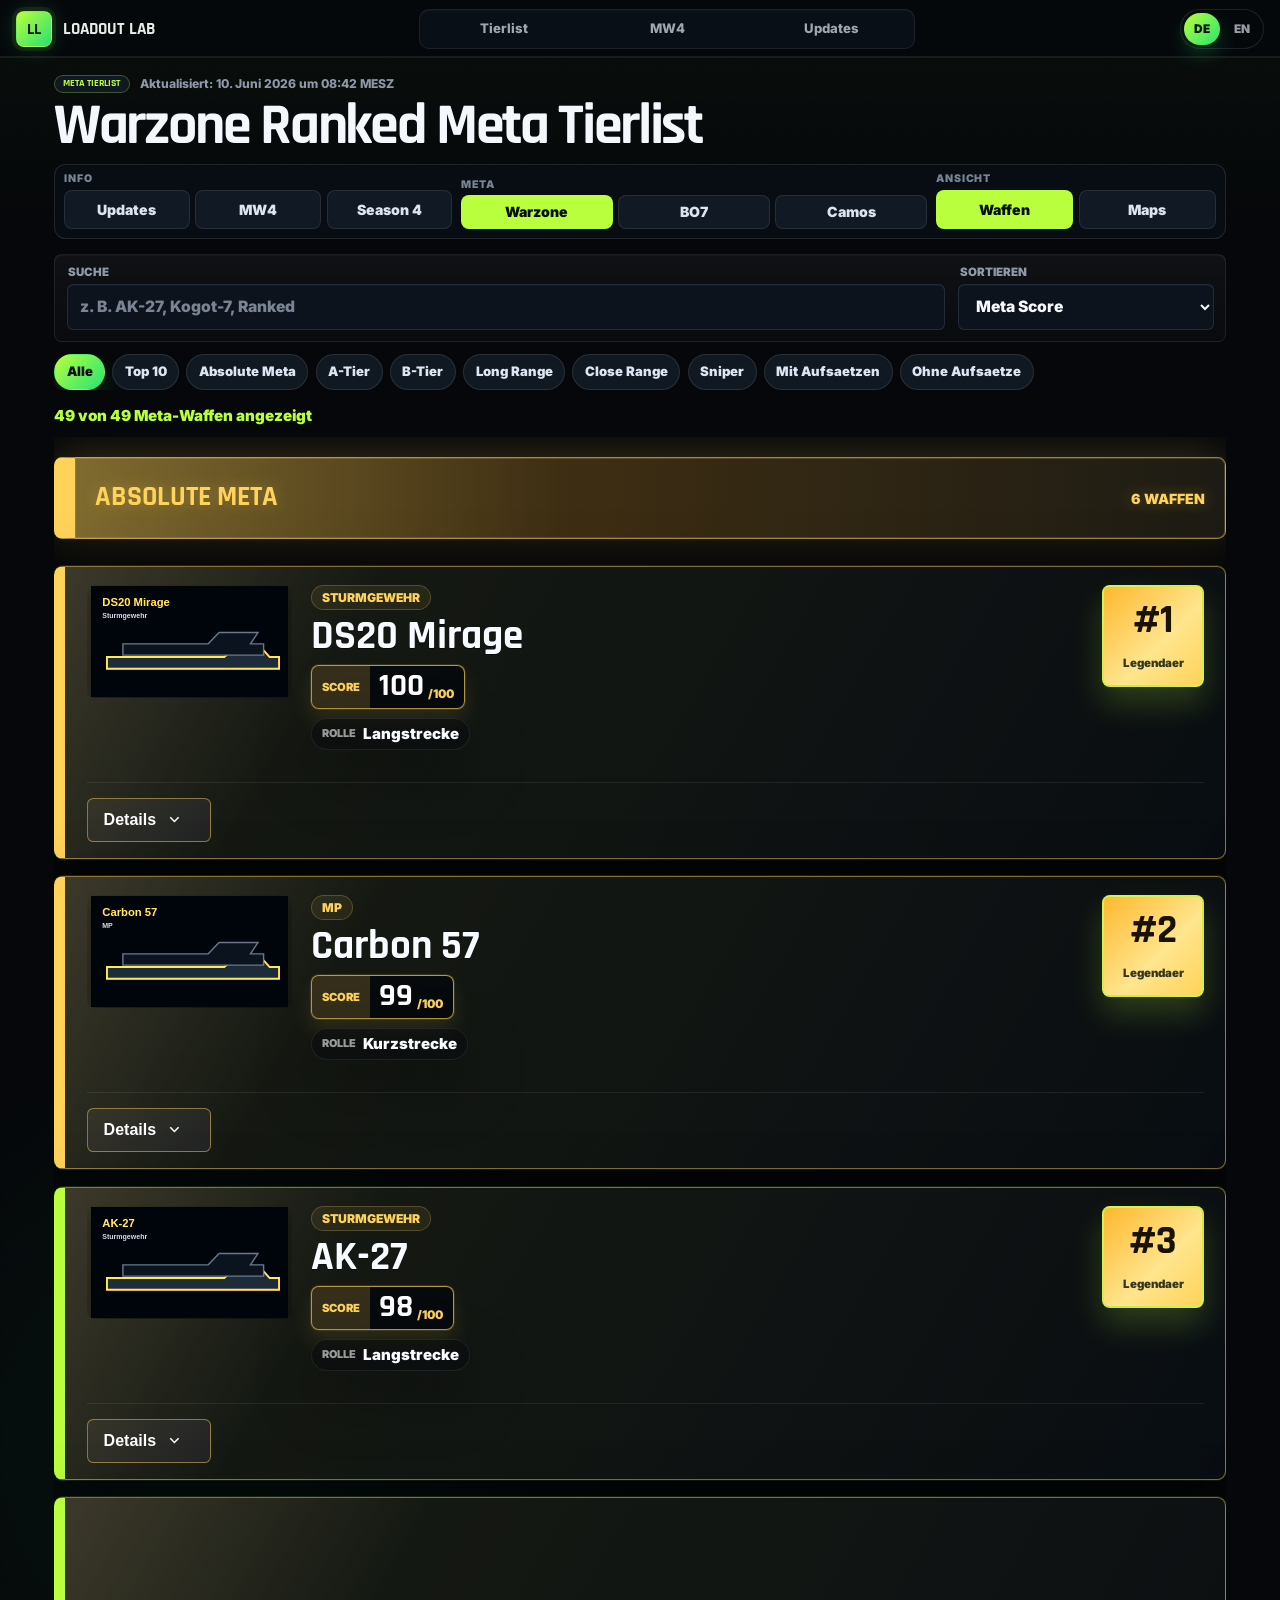
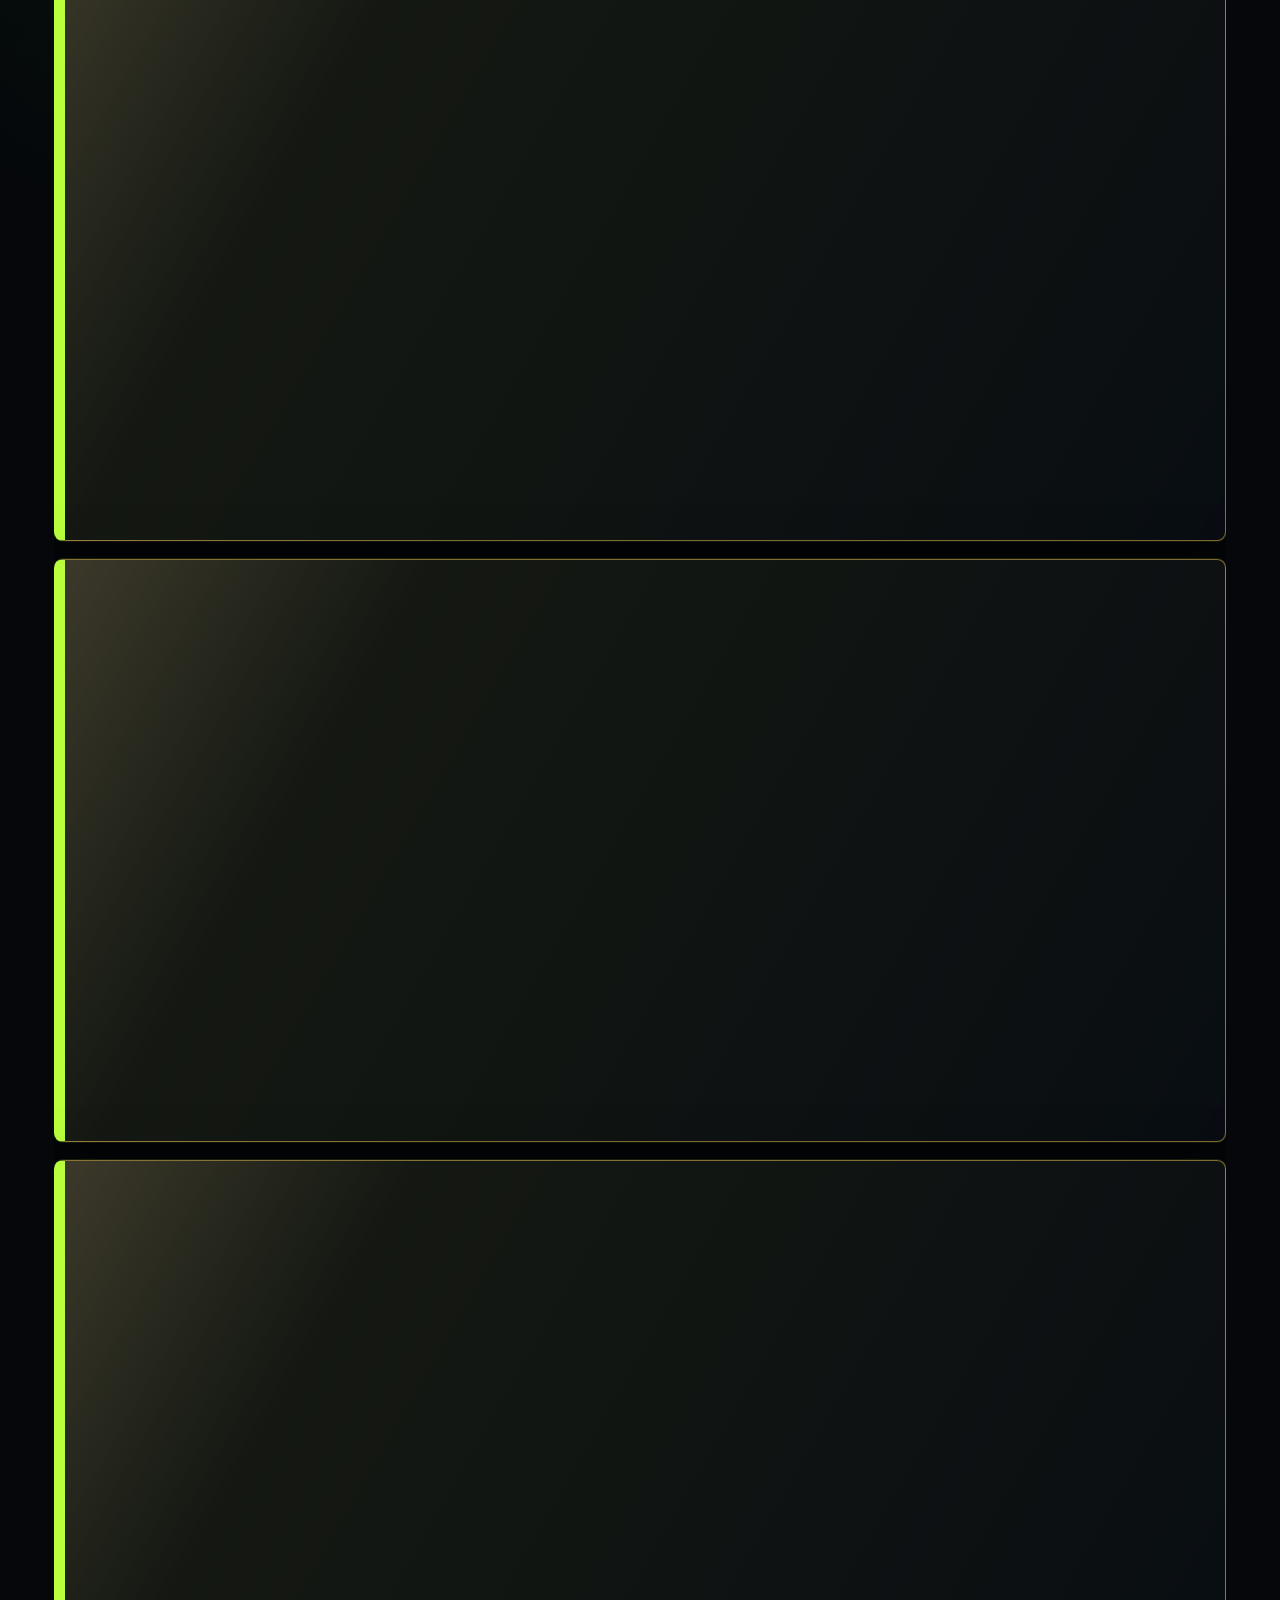
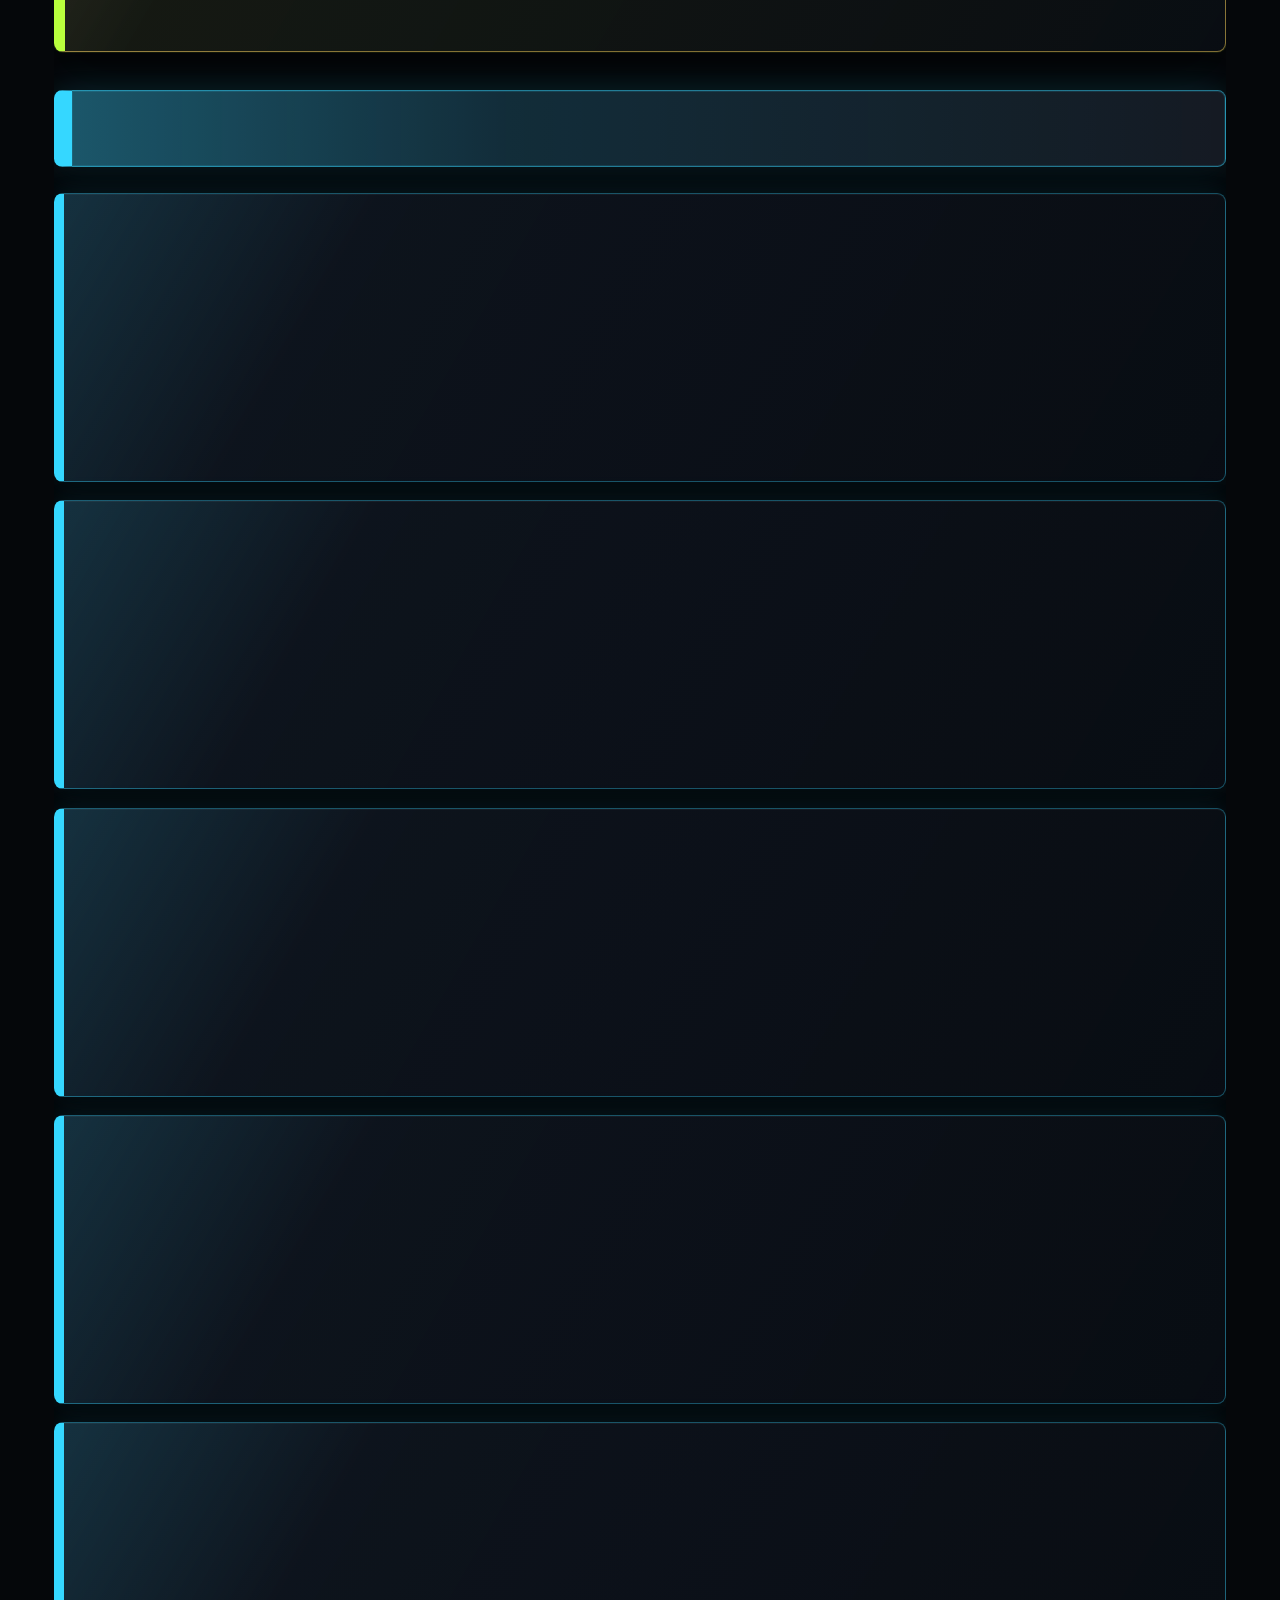
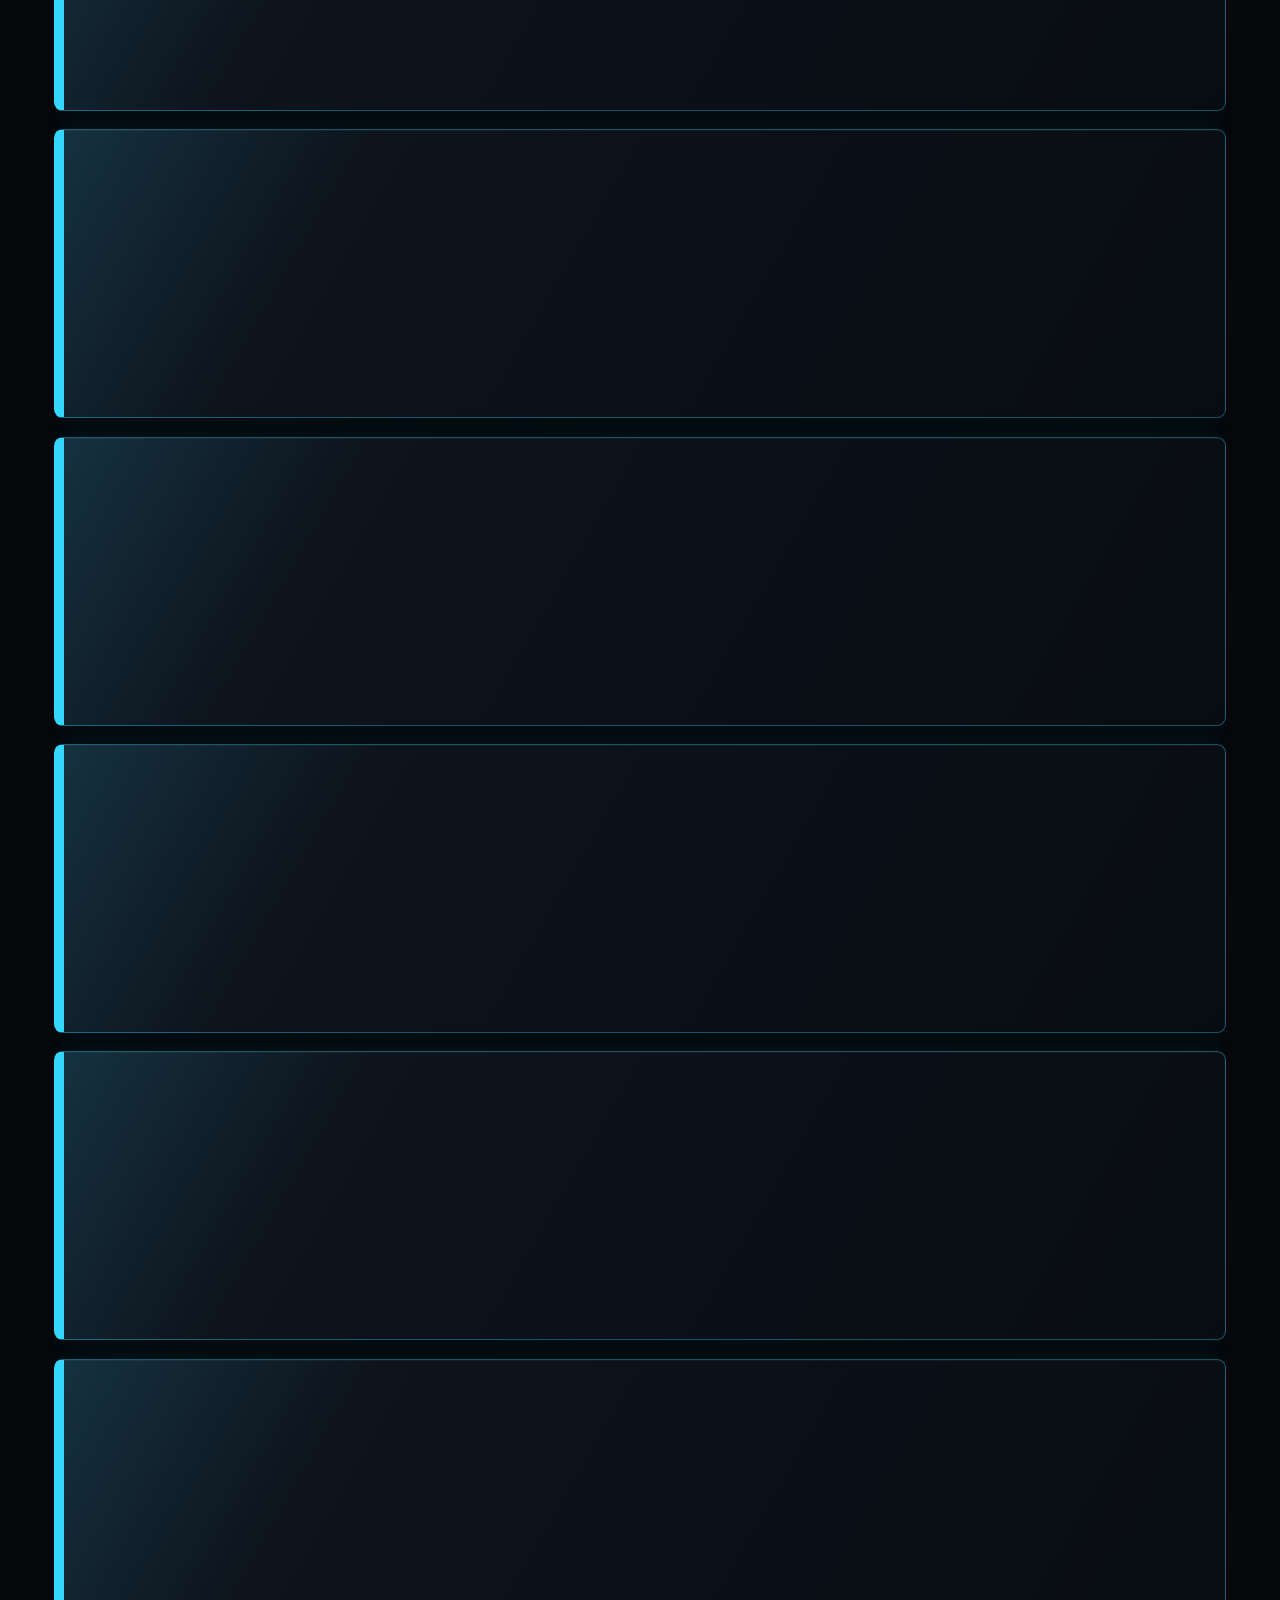
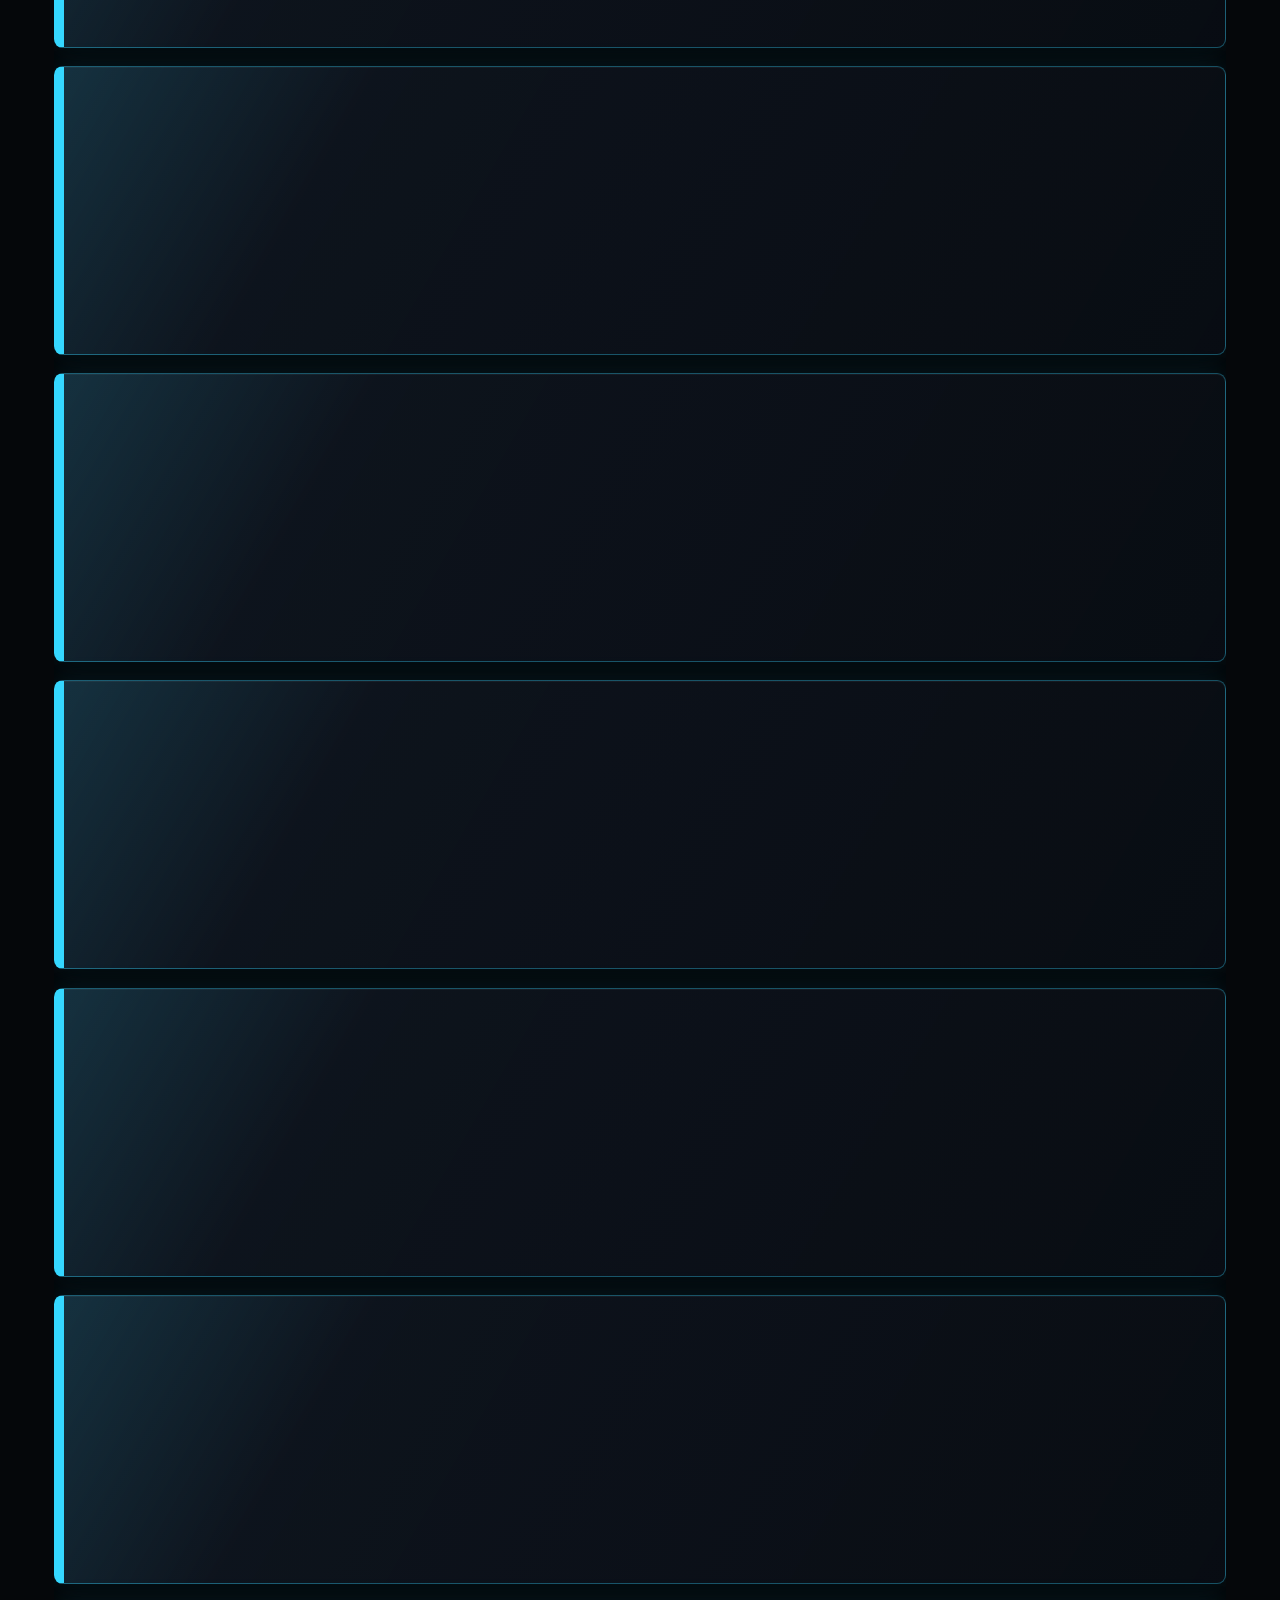
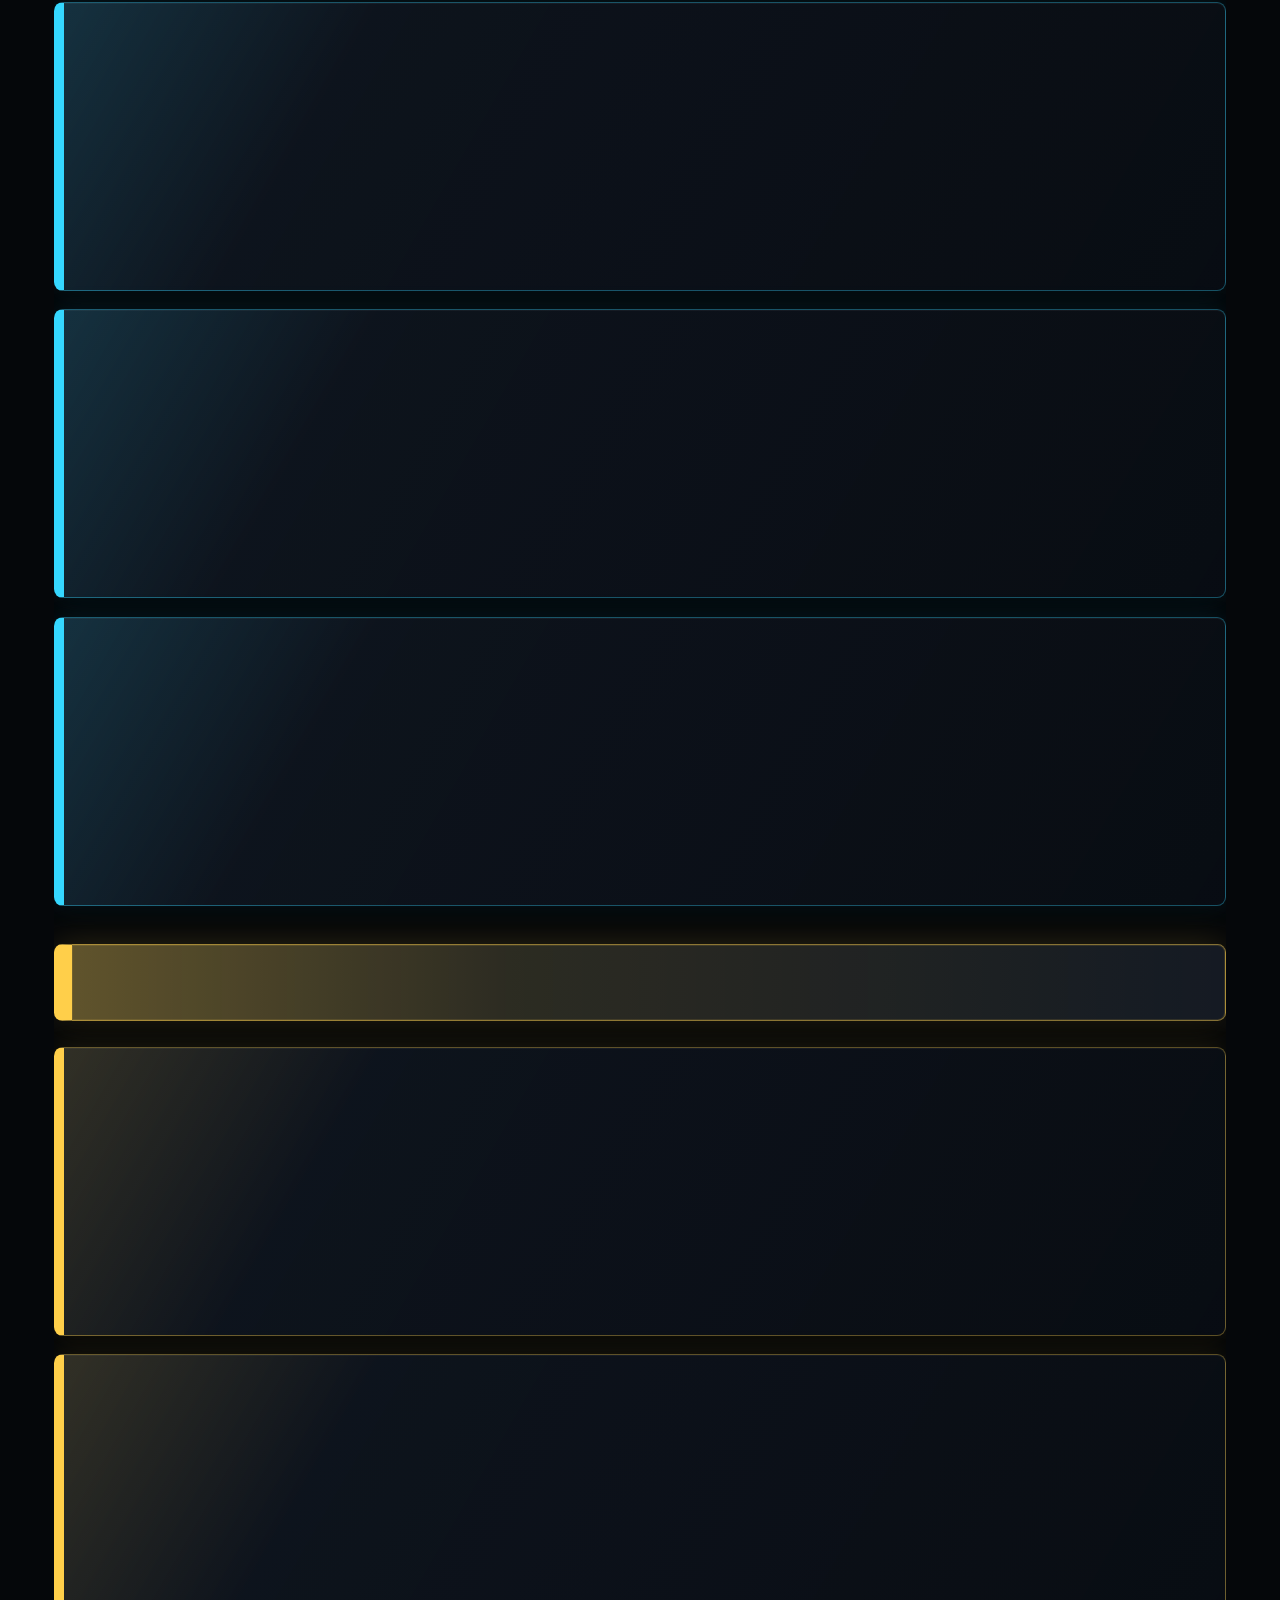
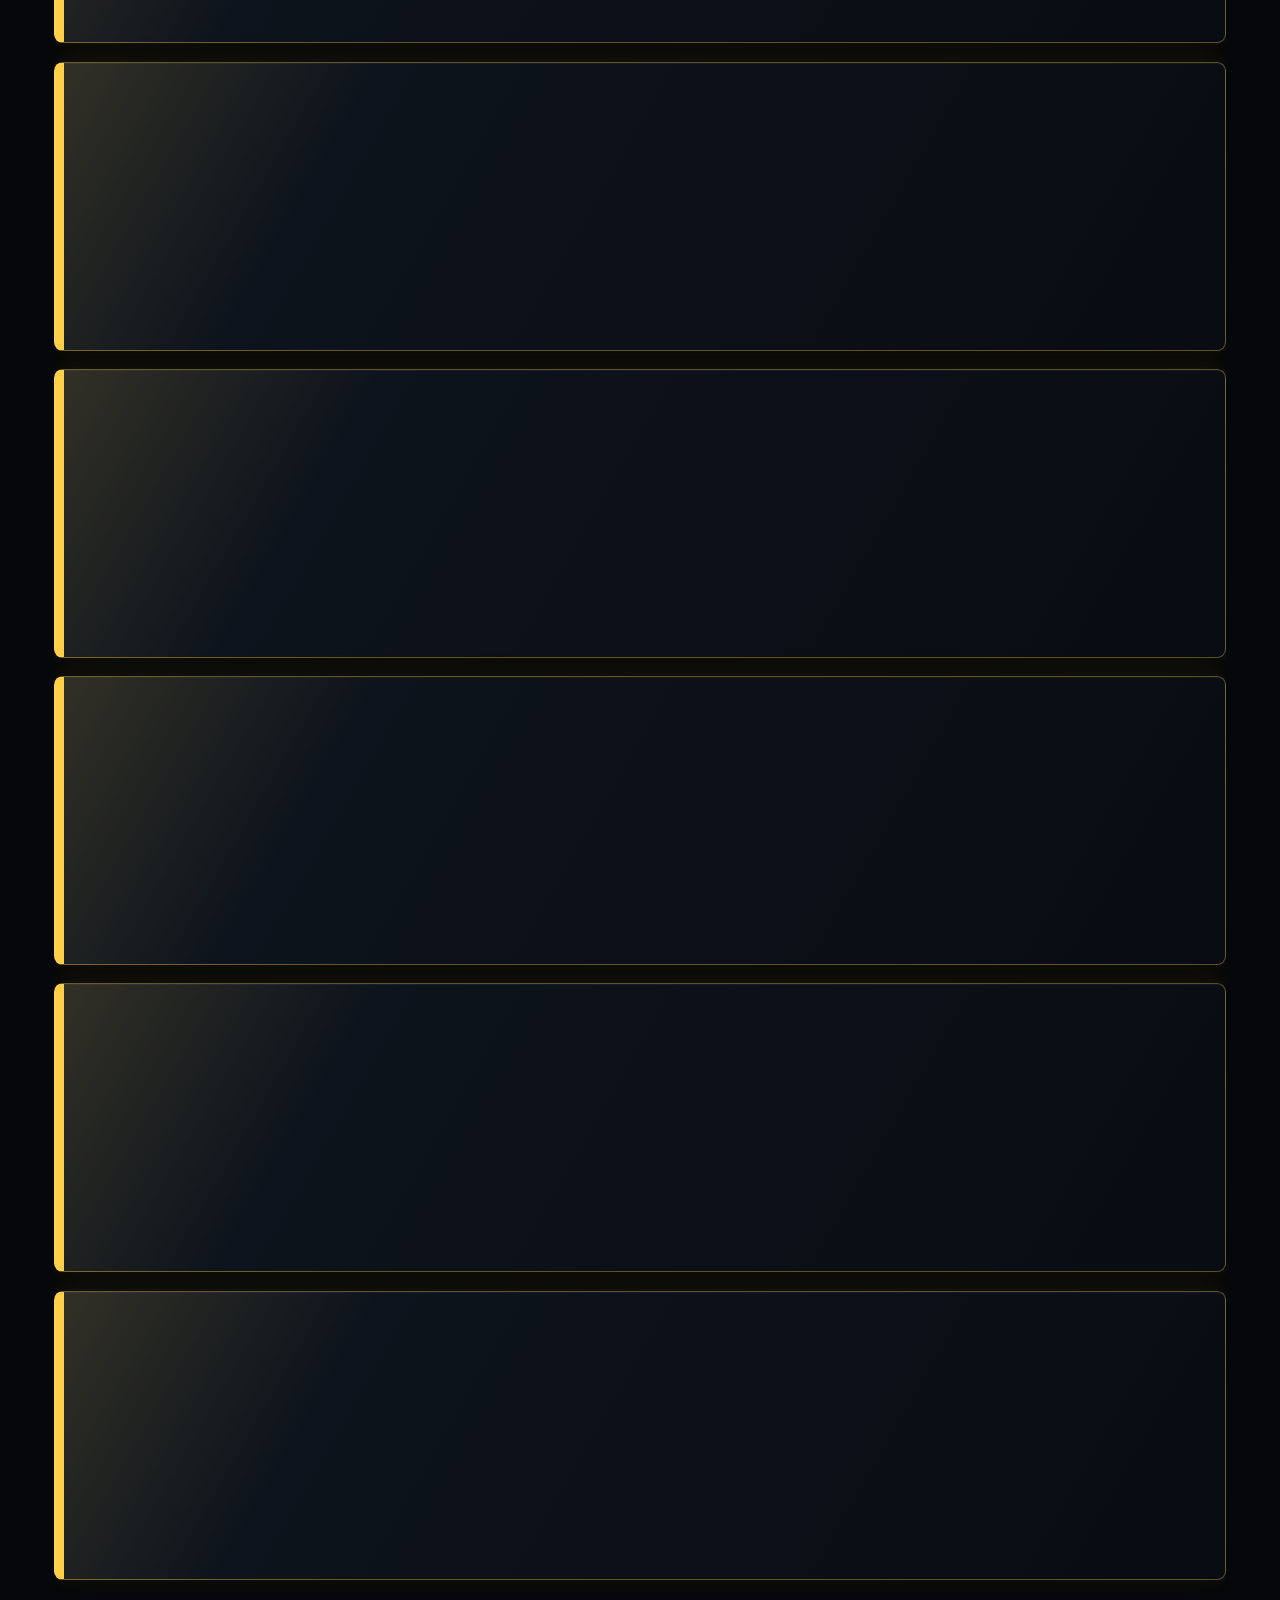
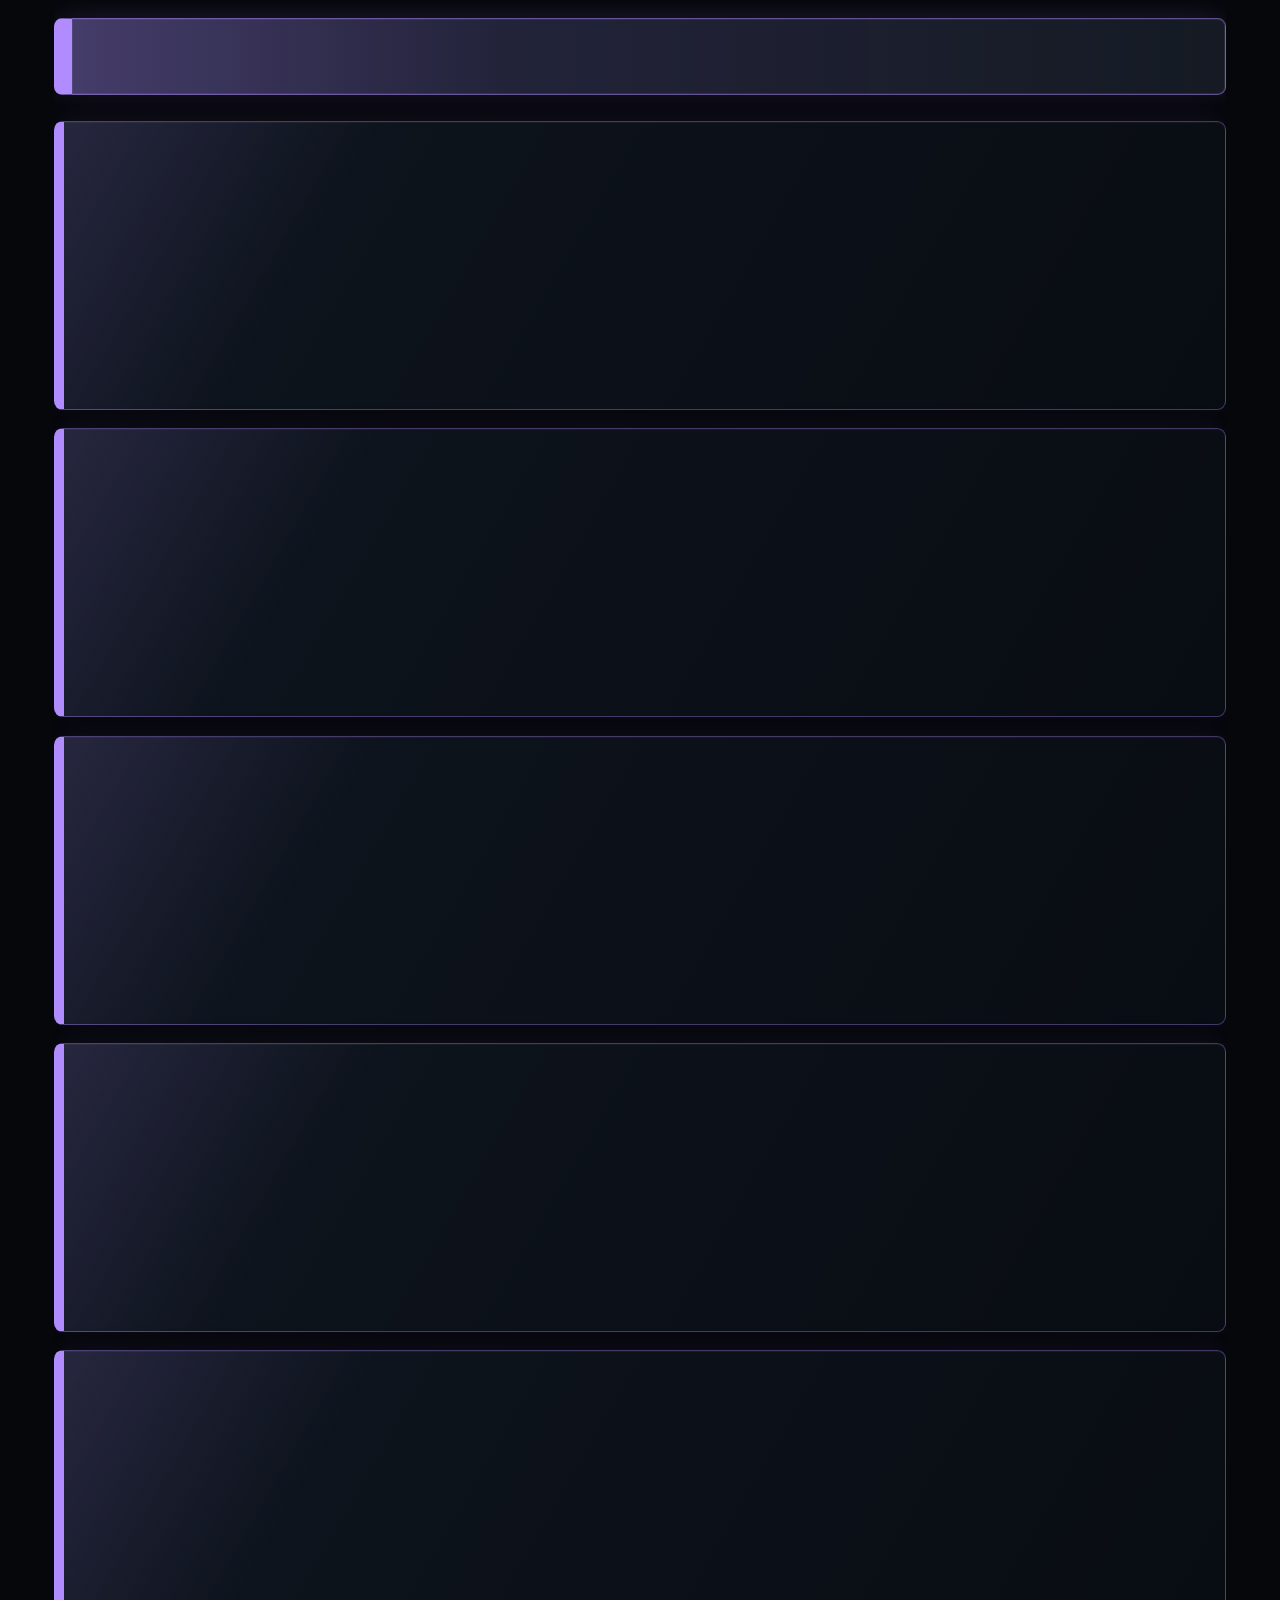
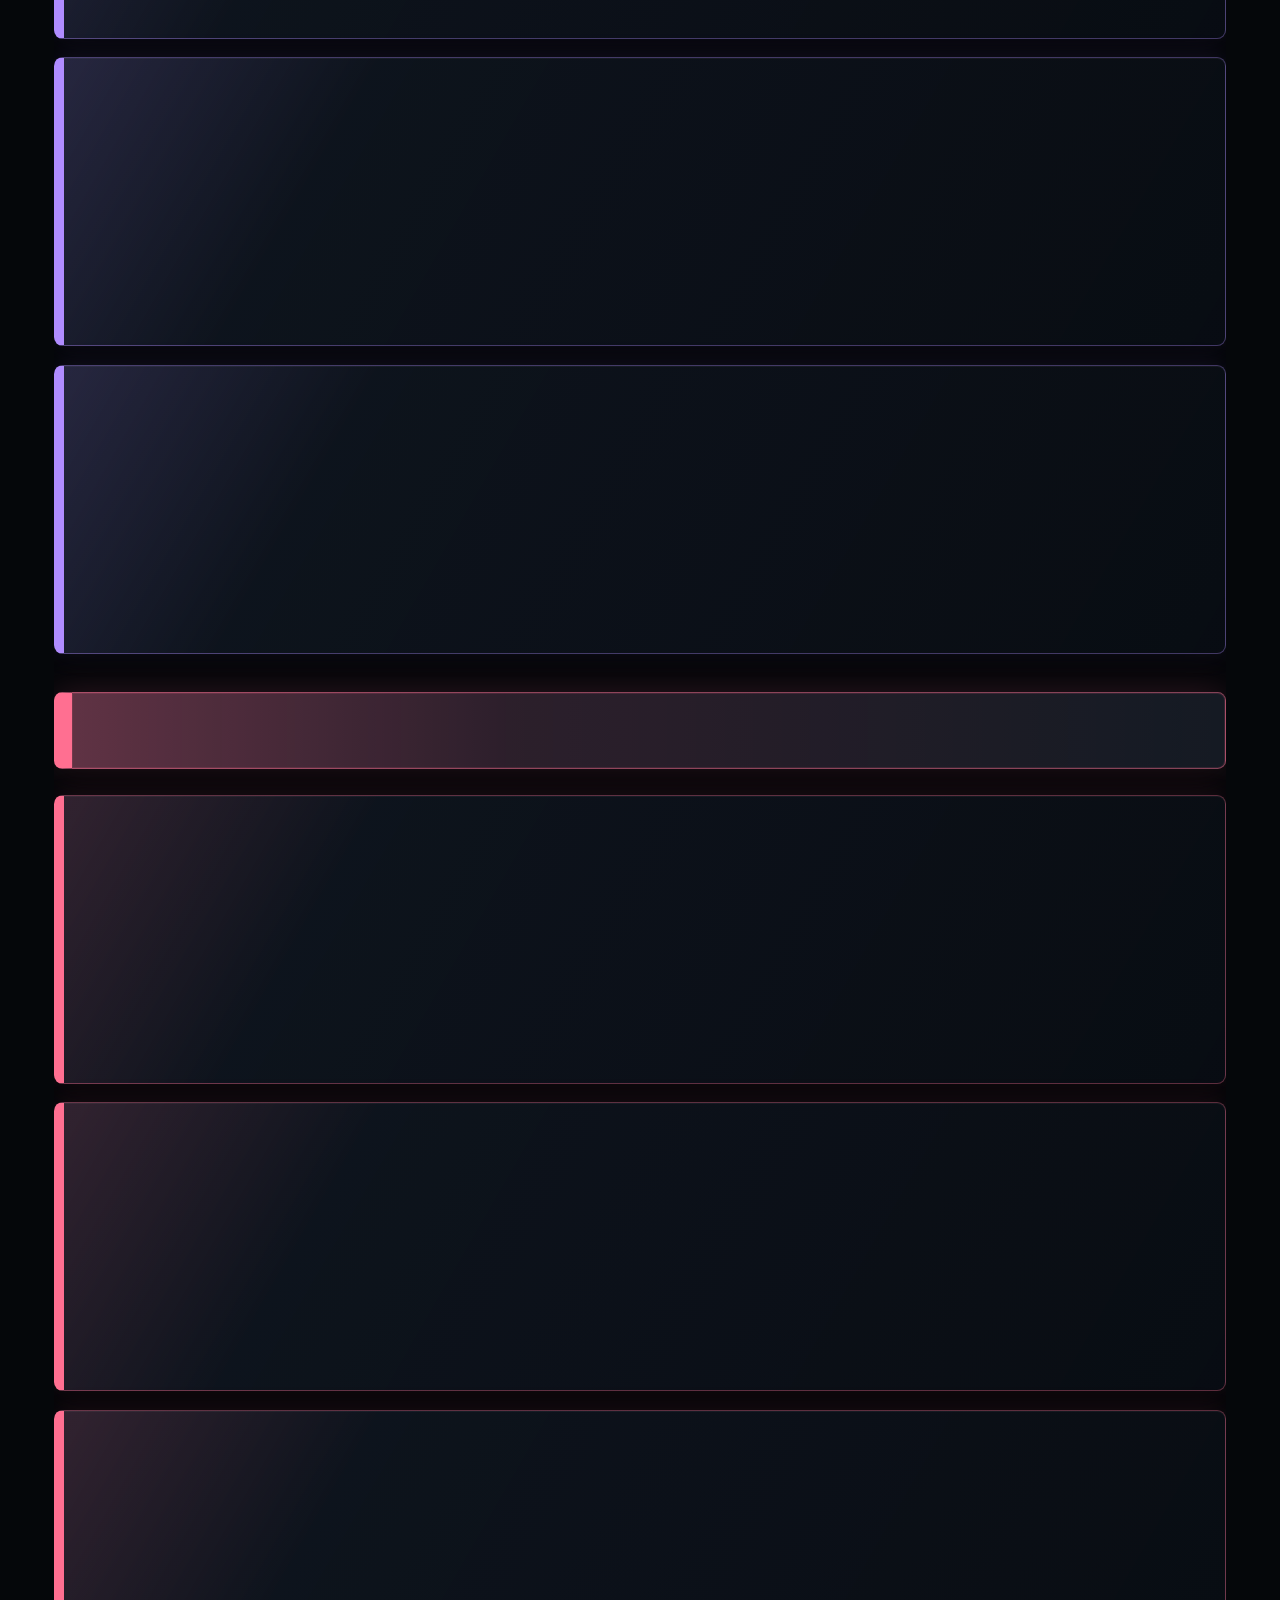
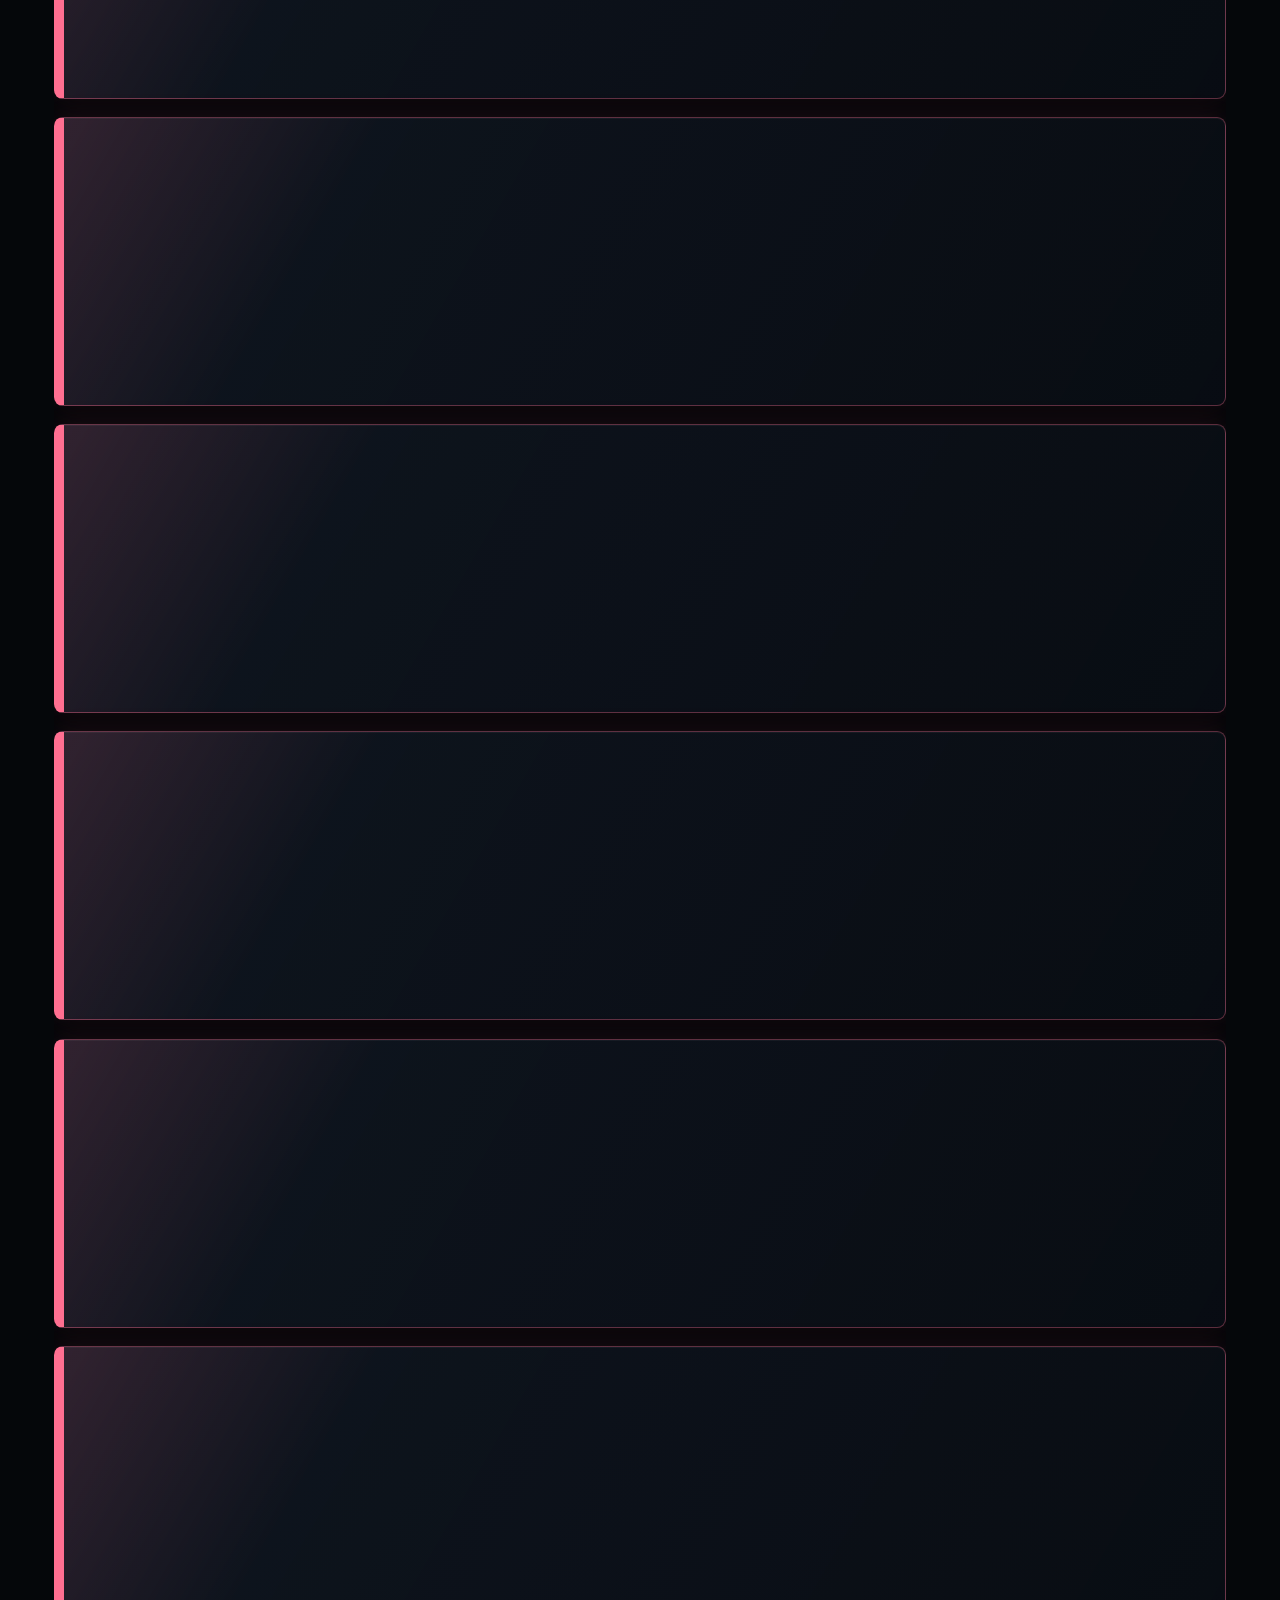
==== commit 100db23e: "chore: auto update site info" ====
--- a/New project 2/index.html
+++ b/New project 2/index.html
@@ -7,14 +7,14 @@
     ><link rel="stylesheet" href="styles.css?v=20260512-official1"><link rel="stylesheet" href="meta-overrides.css?v=20260512-official1"></head><body><header class="site-header"><a class="brand" href="#top" aria-label="Loadout Lab Startseite"><span class="brand-mark">LL</span><span>Loadout Lab</span></a><nav class="top-nav" aria-label="Hauptnavigation"><a href="#loadouts">Tierlist</a><a href="#intel">MW4</a><a href="#updates">Updates</a></nav></header><main id="top"><section id="loadouts" class="section loadout-section tier-first"><div class="section-heading"><p class="eyebrow">Meta Tierlist</p><h1 id="tierTitle">Warzone Ranked Meta Tierlist</h1><p id="tierDescription">
             Suche nach BO7-Waffen, Klasse oder Rolle. Die Liste gruppiert Builds
             nach Meta-Stufe und zeigt Pick-Rate, Handhabung, Code und AufsÃƒÂ¤tze.
-          </p><p class="updated-note">Aktualisiert: 10. Juni 2026 um 03:30 MESZ</p></div><div class="today-strip" aria-label="Heute wichtig"><article><span>Heute wichtig</span><strong>Season 03 Reloaded</strong><p>Season 04 ist live: Meta-Liste, Ranked-EinschÃƒÂ¤tzung und Update-Infos sind auf den 4. Juni aktualisiert.</p></article><article><span>Meta bewegt sich</span><strong>Buffs & Nerfs</strong><p>DS20 Mirage ist laut WZStats aktuell #1, gefolgt von Carbon 57, MXR-17, Dravec 45, AK-27 und Kogot-7. A-Tier startet jetzt fortlaufend bei #7.</p></article><article><span>Weiter grinden</span><strong>Camos & Challenges</strong><p>Tarnungen sind nach Modus und Kategorie getrennt, inklusive Herausforderung.</p></article></div><div class="mode-switch primary-mode-switch" aria-label="Hauptansicht auswÃƒÂ¤hlen"><button class="mode-button update-mode-button" data-mode="updates" type="button">Updates</button><button class="mode-button mw4-mode-button" data-mode="mw4-info" type="button">MW4 Infos & GerÃƒÂ¼chte</button><button class="mode-button season-mode-button season4-mode-button" data-mode="season4-info" type="button">Season 4</button></div><div class="mode-switch secondary-mode-switch" aria-label="Metaansicht auswÃƒÂ¤hlen"><button class="mode-button active" data-mode="warzone-ranked" type="button">Warzone Meta</button><button class="mode-button" data-mode="bo7-ranked" type="button">Black Ops 7 Meta</button><button class="mode-button camo-mode-button" data-mode="camos" type="button">Tarnungen</button></div><div class="content-tabs" id="contentTabs" aria-label="Ansicht auswÃƒÂ¤hlen"><button class="content-tab active" data-tab="weapons" type="button">Meta Waffen</button><button class="content-tab" data-tab="maps" type="button">Maps</button></div><div class="tab-panel active" data-panel="weapons"><div class="weapon-dashboard"><div class="controls" aria-label="Loadout Werkzeuge"><label class="search-box"><span>Suche</span><input id="loadoutSearch" type="search" placeholder="z. B. AK-27, Kogot-7, Ranked"></label><label class="select-box"><span>Sortieren</span><select id="sortSelect"><option value="score">Meta Score</option><option value="pick">Pick-Rate</option><option value="name">Name</option><option value="range">Reichweite</option></select></label></div><div class="toolbar" id="filterToolbar" aria-label="Loadout Filter"></div><div class="meta-patch-summary" id="metaPatchSummary"></div><div class="weapon-compare-panel" id="weaponComparePanel" aria-label="Meta Vergleich"></div><p class="result-count" id="resultCount" aria-live="polite"></p><div class="loadout-grid" id="loadoutGrid"></div></div></div><div id="maps" class="tab-panel maps-section" data-panel="maps" hidden><div class="map-panel"><p class="eyebrow">Map Control</p><h2 id="mapsTitle">Ranked Maps</h2><p id="mapsDescription"></p><ul class="callout-list" id="mapNotes"></ul><div class="map-insight"><div><span>Top Landing Spots</span><ol id="hotspotRank"></ol></div><div><span>Heatmap</span><div class="heat-legend" aria-label="Heatmap Legende"><i></i><p>Je grÃƒÂ¶ÃƒÅ¸er und heller der Spot, desto hÃƒÂ¶her der Landing-Anteil.</p></div></div></div></div><div class="map-board"><div class="map-board-header"><span id="mapsKicker">Rotation</span><strong id="mapsSummary">0 Maps</strong></div><div class="map-tabs" id="mapTabs" aria-label="Warzone Ranked Map auswÃƒÂ¤hlen"></div><div class="map-mode-grid" id="mapModeGrid"></div><ul class="source-list"><li><a href="https://www.callofduty.com/patchnotes/2026/04/call-of-duty-bo7-warzone-season-03-patch-notes?pubDate=20260402" target="_blank" rel="noreferrer">Warzone Ranked Patch Notes</a></li><li><a href="https://support.activision.com/black-ops-7/articles/black-ops-7-ranked-play" target="_blank" rel="noreferrer">BO7 Ranked Play Support</a></li><li><a href="https://dotesports.com/call-of-duty/news/black-ops-7-ranked-play-maps-and-modes" target="_blank" rel="noreferrer">BO7 Season 3 Map Pool</a></li></ul></div></div><div class="tab-panel camos-section" data-panel="camos" hidden><div class="camo-header"><div><p class="eyebrow">Camo Board</p><h2>Tarnungen & Mastery</h2><p>
+          </p><p class="updated-note">Aktualisiert: 10. Juni 2026 um 08:42 MESZ</p></div><div class="today-strip" aria-label="Heute wichtig"><article><span>Heute wichtig</span><strong>Season 03 Reloaded</strong><p>Season 04 ist live: Meta-Liste, Ranked-EinschÃƒÂ¤tzung und Update-Infos sind auf den 4. Juni aktualisiert.</p></article><article><span>Meta bewegt sich</span><strong>Buffs & Nerfs</strong><p>DS20 Mirage ist laut WZStats aktuell #1, gefolgt von Carbon 57, MXR-17, Dravec 45, AK-27 und Kogot-7. A-Tier startet jetzt fortlaufend bei #7.</p></article><article><span>Weiter grinden</span><strong>Camos & Challenges</strong><p>Tarnungen sind nach Modus und Kategorie getrennt, inklusive Herausforderung.</p></article></div><div class="mode-switch primary-mode-switch" aria-label="Hauptansicht auswÃƒÂ¤hlen"><button class="mode-button update-mode-button" data-mode="updates" type="button">Updates</button><button class="mode-button mw4-mode-button" data-mode="mw4-info" type="button">MW4 Infos & GerÃƒÂ¼chte</button><button class="mode-button season-mode-button season4-mode-button" data-mode="season4-info" type="button">Season 4</button></div><div class="mode-switch secondary-mode-switch" aria-label="Metaansicht auswÃƒÂ¤hlen"><button class="mode-button active" data-mode="warzone-ranked" type="button">Warzone Meta</button><button class="mode-button" data-mode="bo7-ranked" type="button">Black Ops 7 Meta</button><button class="mode-button camo-mode-button" data-mode="camos" type="button">Tarnungen</button></div><div class="content-tabs" id="contentTabs" aria-label="Ansicht auswÃƒÂ¤hlen"><button class="content-tab active" data-tab="weapons" type="button">Meta Waffen</button><button class="content-tab" data-tab="maps" type="button">Maps</button></div><div class="tab-panel active" data-panel="weapons"><div class="weapon-dashboard"><div class="controls" aria-label="Loadout Werkzeuge"><label class="search-box"><span>Suche</span><input id="loadoutSearch" type="search" placeholder="z. B. AK-27, Kogot-7, Ranked"></label><label class="select-box"><span>Sortieren</span><select id="sortSelect"><option value="score">Meta Score</option><option value="pick">Pick-Rate</option><option value="name">Name</option><option value="range">Reichweite</option></select></label></div><div class="toolbar" id="filterToolbar" aria-label="Loadout Filter"></div><div class="meta-patch-summary" id="metaPatchSummary"></div><div class="weapon-compare-panel" id="weaponComparePanel" aria-label="Meta Vergleich"></div><p class="result-count" id="resultCount" aria-live="polite"></p><div class="loadout-grid" id="loadoutGrid"></div></div></div><div id="maps" class="tab-panel maps-section" data-panel="maps" hidden><div class="map-panel"><p class="eyebrow">Map Control</p><h2 id="mapsTitle">Ranked Maps</h2><p id="mapsDescription"></p><ul class="callout-list" id="mapNotes"></ul><div class="map-insight"><div><span>Top Landing Spots</span><ol id="hotspotRank"></ol></div><div><span>Heatmap</span><div class="heat-legend" aria-label="Heatmap Legende"><i></i><p>Je grÃƒÂ¶ÃƒÅ¸er und heller der Spot, desto hÃƒÂ¶her der Landing-Anteil.</p></div></div></div></div><div class="map-board"><div class="map-board-header"><span id="mapsKicker">Rotation</span><strong id="mapsSummary">0 Maps</strong></div><div class="map-tabs" id="mapTabs" aria-label="Warzone Ranked Map auswÃƒÂ¤hlen"></div><div class="map-mode-grid" id="mapModeGrid"></div><ul class="source-list"><li><a href="https://www.callofduty.com/patchnotes/2026/04/call-of-duty-bo7-warzone-season-03-patch-notes?pubDate=20260402" target="_blank" rel="noreferrer">Warzone Ranked Patch Notes</a></li><li><a href="https://support.activision.com/black-ops-7/articles/black-ops-7-ranked-play" target="_blank" rel="noreferrer">BO7 Ranked Play Support</a></li><li><a href="https://dotesports.com/call-of-duty/news/black-ops-7-ranked-play-maps-and-modes" target="_blank" rel="noreferrer">BO7 Season 3 Map Pool</a></li></ul></div></div><div class="tab-panel camos-section" data-panel="camos" hidden><div class="camo-header"><div><p class="eyebrow">Camo Board</p><h2>Tarnungen & Mastery</h2><p>
                 ÃƒÅ“bersicht fÃƒÂ¼r besondere BO7- und Warzone-Tarnungen, inklusive Kategorie,
                 Status und Challenge-Hinweis zum Freischalten.
               </p></div><div class="camo-summary"><span id="camoCount">0</span><p>Tarnungen</p></div></div><div class="camo-progress-strip" aria-label="Tarnungsfortschritt"><article><span>Basis</span><strong>Kill-Meilensteine</strong><p>Erst Basis-Tarnungen einer Waffe abschlieÃƒÅ¸en.</p></article><article><span>Spezial</span><strong>Mini-Challenges</strong><p>Danach waffenspezifische Aufgaben erledigen.</p></article><article><span>Mastery</span><strong>Langzeit-Grind</strong><p>Finale Camos ÃƒÂ¼ber vollstÃƒÂ¤ndige Kategorien freischalten.</p></article></div><div class="camo-filter" id="camoFilter" aria-label="Tarnungen filtern"><button class="filter-button active" data-camo="Warzone" type="button">Warzone</button><button class="filter-button" data-camo="Multiplayer" type="button">Multiplayer</button><button class="filter-button" data-camo="Zombies" type="button">Zombies</button><button class="filter-button" data-camo="Endgame" type="button">Endgame</button></div><div class="camo-filter camo-category-filter" id="camoCategoryFilter" aria-label="Tarnungs-Kategorie filtern"><button class="filter-button active" data-camo-category="Military" type="button">Basis Tarnungen</button><button class="filter-button" data-camo-category="Special" type="button">Spezial Tarnungen</button><button class="filter-button" data-camo-category="Mastery" type="button">Mastery Tarnungen</button></div><div class="camo-grid" id="camoGrid"></div></div><div class="tab-panel mode-info-section" data-panel="mode-info" hidden><div class="mode-info-hero"><div><p class="eyebrow">Spielmodi</p><h2 id="modeInfoTitle">Multiplayer</h2><p id="modeInfoDescription"></p></div><span id="modeInfoKicker">BO7</span></div><div class="mode-info-tabs" id="modeInfoTabs" aria-label="Spielmodus auswÃƒÂ¤hlen" hidden><button class="filter-button active" data-mode-info="multiplayer" type="button">Multiplayer</button><button class="filter-button" data-mode-info="warzone" type="button">Warzone</button><button class="filter-button" data-mode-info="zombies" type="button">Zombies</button><button class="filter-button" data-mode-info="endgame" type="button">Endgame</button></div><div class="mode-info-layout"><article class="mode-info-main"><img id="modeInfoImage" src="https://imgs.callofduty.com/content/dam/atvi/callofduty/cod-touchui/blog/seasons/blackops7/season-03/maps/mp/BO7_S3_Maps_Plaza.webp" alt="Black Ops 7 Multiplayer Map Plaza" loading="lazy"><div class="mode-info-body"><div class="mode-info-stat-grid" id="modeInfoStats"></div><section class="mode-update-box" aria-label="NÃƒÂ¤chstes Update"><div><span>NÃƒÂ¤chstes Update</span><strong id="modeInfoUpdateTime"></strong></div><p id="modeInfoUpdateSummary"></p></section><div class="mode-info-card-grid" id="modeInfoCards"></div><div class="mode-image-gallery" id="modeInfoGallery"></div></div></article><aside class="mode-info-side"><h3>Einordnung</h3><ul class="callout-list" id="modeInfoTips"></ul><div class="official-note"><strong>Hinweis:</strong>
                 Infos sind fÃƒÂ¼r Loadout Lab zusammengefasst und werden mit offiziellen Season- und Patch-Updates abgeglichen.
               </div></aside></div></div><div class="tab-panel updates-section" data-panel="updates" hidden><div class="updates-hero"><div><p class="eyebrow">Update Radar</p><h2>Offizielle Call of Duty Updates</h2><p>
                 Nur bestÃƒÂ¤tigte Meldungen aus offiziellen Call-of-Duty-Quellen. Klicke eine Karte an, um die kompakte Zusammenfassung zu ÃƒÂ¶ffnen.
-              </p></div><span>Stand: 10. Juni 2026 um 03:30 MESZ</span></div><div class="update-priority-grid" aria-label="Schnelle Update ÃƒÅ“bersicht"><article><span>Aktuell</span><strong>Call of Duty: Black Ops 7 Season 04 Patch Notes</strong><p>3. Juni 2026: Season 04 introduces another massive season of content. Take on Operation Wall Breaker in Endgame, deploy across five new and remastered Multiplayer Maps, fight off the horde in the new Rogue Run game mode in Zombies, and much more arriving tomorrow, June 4th!</p></article><article><span>Geprueft</span><strong>Automatisch aktualisiert</strong><p>Offizielle Quellen wurden am 6. Juni 2026 um 14:18 MESZ geprueft.</p></article><article><span>Weitere Updates</span><strong>Call of Duty: Warzone Season 04 Patch Notes</strong><p>3. Juni 2026: With Season 04 now live, weÃ¢â‚¬â„¢re building on our anti-cheat systems to better protect players and ensure fair matches across all platforms. The following security measures are now enabled and actively enforced in-game.</p></article></div><div class="mode-info-tabs update-mode-tabs" id="updateModeTabs" aria-label="Update-Kategorie auswÃƒÂ¤hlen"><button class="filter-button active" data-update-view="all" type="button">Alle Updates</button><button class="filter-button" data-update-view="warzone" type="button">Warzone</button><button class="filter-button" data-update-view="multiplayer" type="button">Multiplayer</button><button class="filter-button" data-update-view="zombies" type="button">Zombies</button><button class="filter-button" data-update-view="endgame" type="button">Endgame</button></div><div class="update-mode-panel" id="updateModePanel" hidden><div class="mode-info-hero"><div><p class="eyebrow">Modus Update</p><h2 id="updateModeTitle"></h2><p id="updateModeDescription"></p></div><span id="updateModeKicker"></span></div><div class="mode-info-layout"><article class="mode-info-main"><img id="updateModeImage" src="https://imgs.callofduty.com/content/dam/atvi/callofduty/cod-touchui/patchnotes/body/bo7/wz/s03/Big-Map-Rotation.jpg" alt="Warzone Big Map Rotation" loading="lazy"><div class="mode-info-body"><div class="mode-info-stat-grid" id="updateModeStats"></div><section class="mode-update-box" aria-label="NÃƒÂ¤chstes Update"><div><span>NÃƒÂ¤chstes Update</span><strong id="updateModeUpdateTime"></strong></div><p id="updateModeUpdateSummary"></p></section><div class="mode-info-card-grid" id="updateModeCards"></div><div class="mode-image-gallery" id="updateModeGallery"></div></div></article><aside class="mode-info-side"><h3>Einordnung</h3><ul class="callout-list" id="updateModeTips"></ul></aside></div></div><div class="update-board">
+              </p></div><span>Stand: 10. Juni 2026 um 08:42 MESZ</span></div><div class="update-priority-grid" aria-label="Schnelle Update ÃƒÅ“bersicht"><article><span>Aktuell</span><strong>Call of Duty: Black Ops 7 Season 04 Patch Notes</strong><p>3. Juni 2026: Season 04 introduces another massive season of content. Take on Operation Wall Breaker in Endgame, deploy across five new and remastered Multiplayer Maps, fight off the horde in the new Rogue Run game mode in Zombies, and much more arriving tomorrow, June 4th!</p></article><article><span>Geprueft</span><strong>Automatisch aktualisiert</strong><p>Offizielle Quellen wurden am 6. Juni 2026 um 14:18 MESZ geprueft.</p></article><article><span>Weitere Updates</span><strong>Call of Duty: Warzone Season 04 Patch Notes</strong><p>3. Juni 2026: With Season 04 now live, weÃ¢â‚¬â„¢re building on our anti-cheat systems to better protect players and ensure fair matches across all platforms. The following security measures are now enabled and actively enforced in-game.</p></article></div><div class="mode-info-tabs update-mode-tabs" id="updateModeTabs" aria-label="Update-Kategorie auswÃƒÂ¤hlen"><button class="filter-button active" data-update-view="all" type="button">Alle Updates</button><button class="filter-button" data-update-view="warzone" type="button">Warzone</button><button class="filter-button" data-update-view="multiplayer" type="button">Multiplayer</button><button class="filter-button" data-update-view="zombies" type="button">Zombies</button><button class="filter-button" data-update-view="endgame" type="button">Endgame</button></div><div class="update-mode-panel" id="updateModePanel" hidden><div class="mode-info-hero"><div><p class="eyebrow">Modus Update</p><h2 id="updateModeTitle"></h2><p id="updateModeDescription"></p></div><span id="updateModeKicker"></span></div><div class="mode-info-layout"><article class="mode-info-main"><img id="updateModeImage" src="https://imgs.callofduty.com/content/dam/atvi/callofduty/cod-touchui/patchnotes/body/bo7/wz/s03/Big-Map-Rotation.jpg" alt="Warzone Big Map Rotation" loading="lazy"><div class="mode-info-body"><div class="mode-info-stat-grid" id="updateModeStats"></div><section class="mode-update-box" aria-label="NÃƒÂ¤chstes Update"><div><span>NÃƒÂ¤chstes Update</span><strong id="updateModeUpdateTime"></strong></div><p id="updateModeUpdateSummary"></p></section><div class="mode-info-card-grid" id="updateModeCards"></div><div class="mode-image-gallery" id="updateModeGallery"></div></div></article><aside class="mode-info-side"><h3>Einordnung</h3><ul class="callout-list" id="updateModeTips"></ul></aside></div></div><div class="update-board">
             <a class="update-card official" href="https://www.callofduty.com/patchnotes/2026/06/call-of-duty-black-ops-7-season-04-patch-notes" target="_blank" rel="noreferrer">
                 <img src="https://imgs.callofduty.com/content/dam/atvi/callofduty/cod-touchui/patchnotes/body/bo7/mp/season-04/COD-BO7-S04-PATCH-NOTES-TOUT.jpg" alt="Call of Duty: Black Ops 7 Season 04 Patch Notes" loading="lazy">
               <div class="update-card-content">
@@ -150,7 +150,7 @@
         Loadout Lab ist ein fan-made COD Info Hub. Nicht offiziell mit Activision oder Call of Duty verbunden.
       </p><a href="#top">ZurÃƒÂ¼ck nach oben</a></footer>
     <script>
-      window.__loadoutLabMetaVersion = "auto-20260610013059";
+      window.__loadoutLabMetaVersion = "auto-20260610064228";
       (function () {
         const originalFetch = window.fetch ? window.fetch.bind(window) : null;
         if (!originalFetch) return;
@@ -171,22 +171,22 @@
         };
       }());
     </script>
-    <script src="script.js?v=auto-20260610013059" defer></script>
-    <script src="meta-fast.js?v=auto-20260610013059" defer></script>
-    <script src="mw4.js?v=auto-20260610013059" defer></script>
-    <script src="mw4-no-tabs.js?v=auto-20260610013059" defer></script>
-    <script src="season4.js?v=auto-20260610013059" defer></script>
-    <script src="site-ui.js?v=auto-20260610013059" defer></script>
-    <script src="loadout-lab-upgrades.js?v=auto-20260610013059" defer></script>
-    <script src="loadout-details-upgrades.js?v=auto-20260610013059" defer></script>
-    <script src="loadout-build-supplements.js?v=auto-20260610013059" defer></script>
-    <script src="loadout-filter-fix.js?v=auto-20260610013059" defer></script>
-    <script src="subnav-cleanup.js?v=auto-20260610013059" defer></script>
-    <script src="performance.js?v=auto-20260610013059" defer></script>
-    <script src="loadout-card-polish.js?v=auto-20260610013059" defer></script>
-    <script src="loadout-card-finalizer.js?v=auto-20260610013059" defer></script>
-    <script src="loadout-image-fix.js?v=auto-20260610013059" defer></script>
-    <script src="loadout-mobile-details-polish.js?v=auto-20260610013059" defer></script>
-    <script src="loadout-mobile-filter-close.js?v=auto-20260610013059" defer></script>
+    <script src="script.js?v=auto-20260610064228" defer></script>
+    <script src="meta-fast.js?v=auto-20260610064228" defer></script>
+    <script src="mw4.js?v=auto-20260610064228" defer></script>
+    <script src="mw4-no-tabs.js?v=auto-20260610064228" defer></script>
+    <script src="season4.js?v=auto-20260610064228" defer></script>
+    <script src="site-ui.js?v=auto-20260610064228" defer></script>
+    <script src="loadout-lab-upgrades.js?v=auto-20260610064228" defer></script>
+    <script src="loadout-details-upgrades.js?v=auto-20260610064228" defer></script>
+    <script src="loadout-build-supplements.js?v=auto-20260610064228" defer></script>
+    <script src="loadout-filter-fix.js?v=auto-20260610064228" defer></script>
+    <script src="subnav-cleanup.js?v=auto-20260610064228" defer></script>
+    <script src="performance.js?v=auto-20260610064228" defer></script>
+    <script src="loadout-card-polish.js?v=auto-20260610064228" defer></script>
+    <script src="loadout-card-finalizer.js?v=auto-20260610064228" defer></script>
+    <script src="loadout-image-fix.js?v=auto-20260610064228" defer></script>
+    <script src="loadout-mobile-details-polish.js?v=auto-20260610064228" defer></script>
+    <script src="loadout-mobile-filter-close.js?v=auto-20260610064228" defer></script>
   </body></html>
 
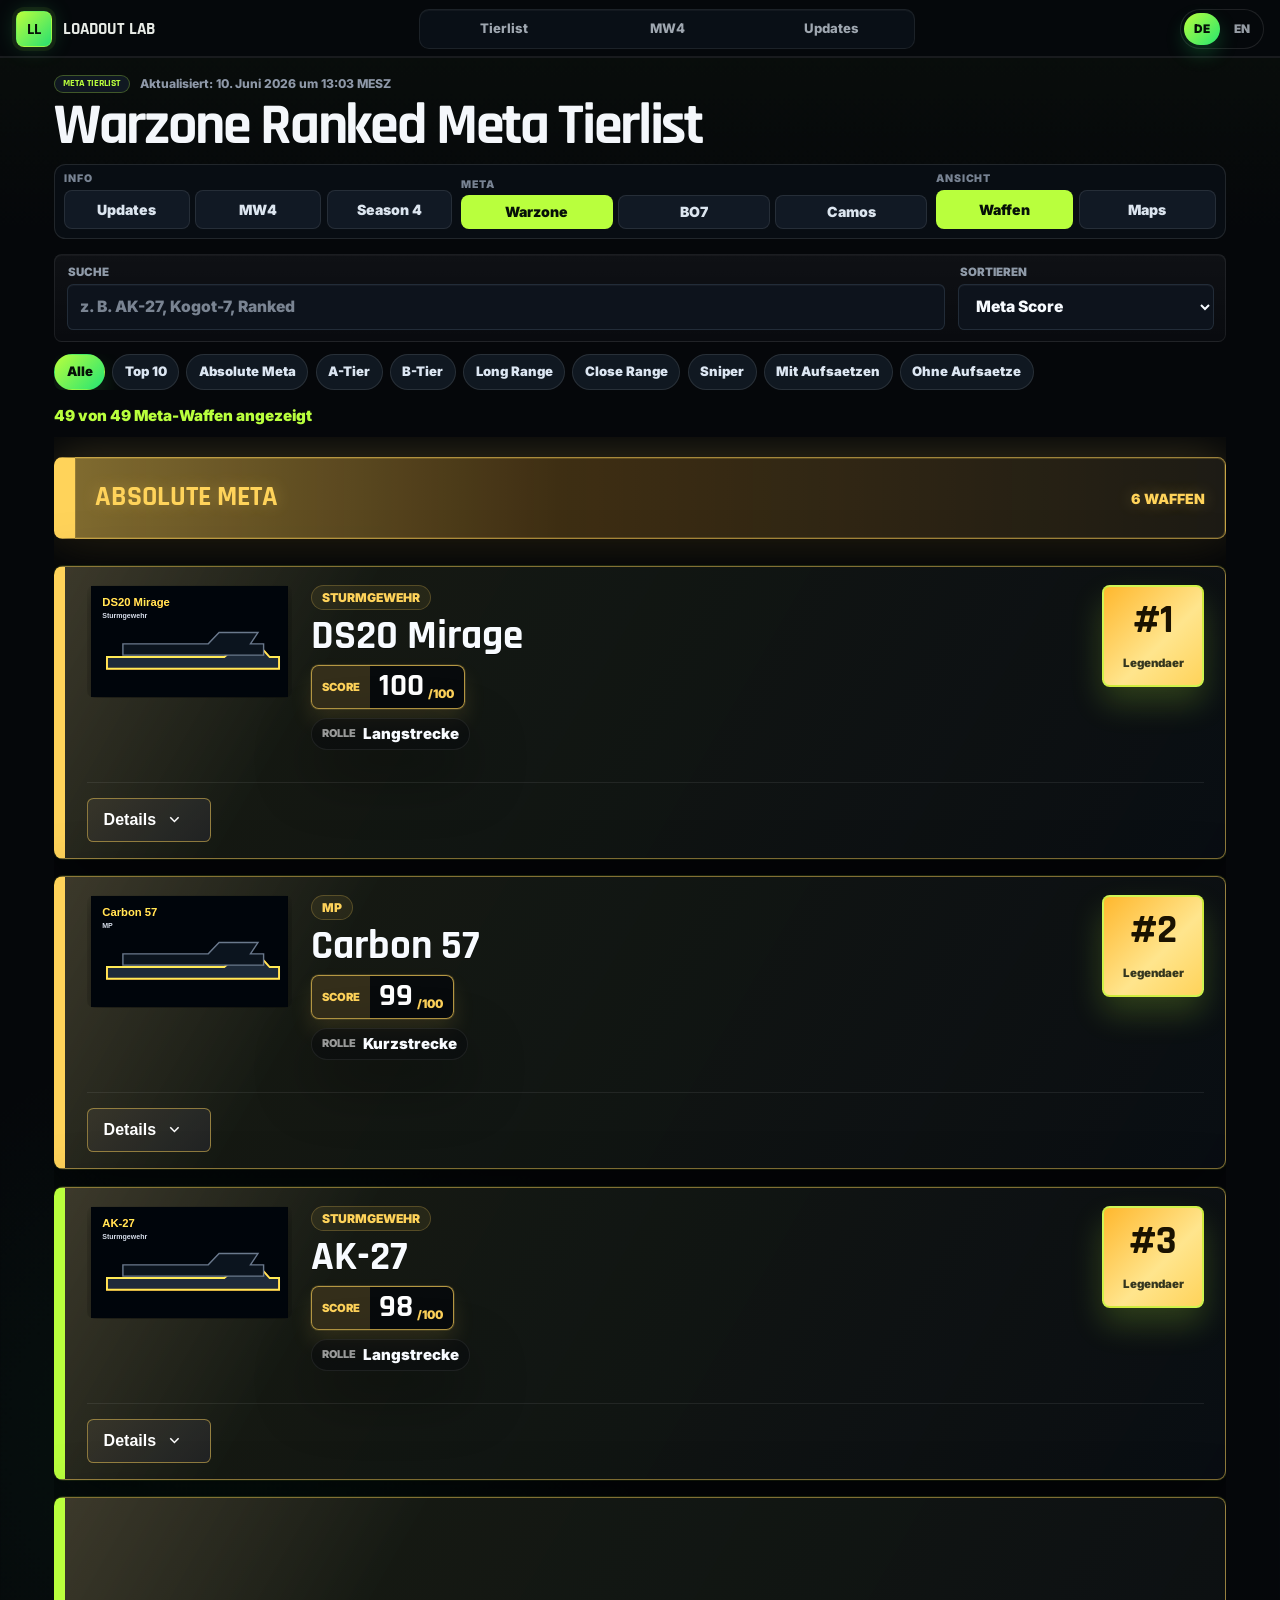
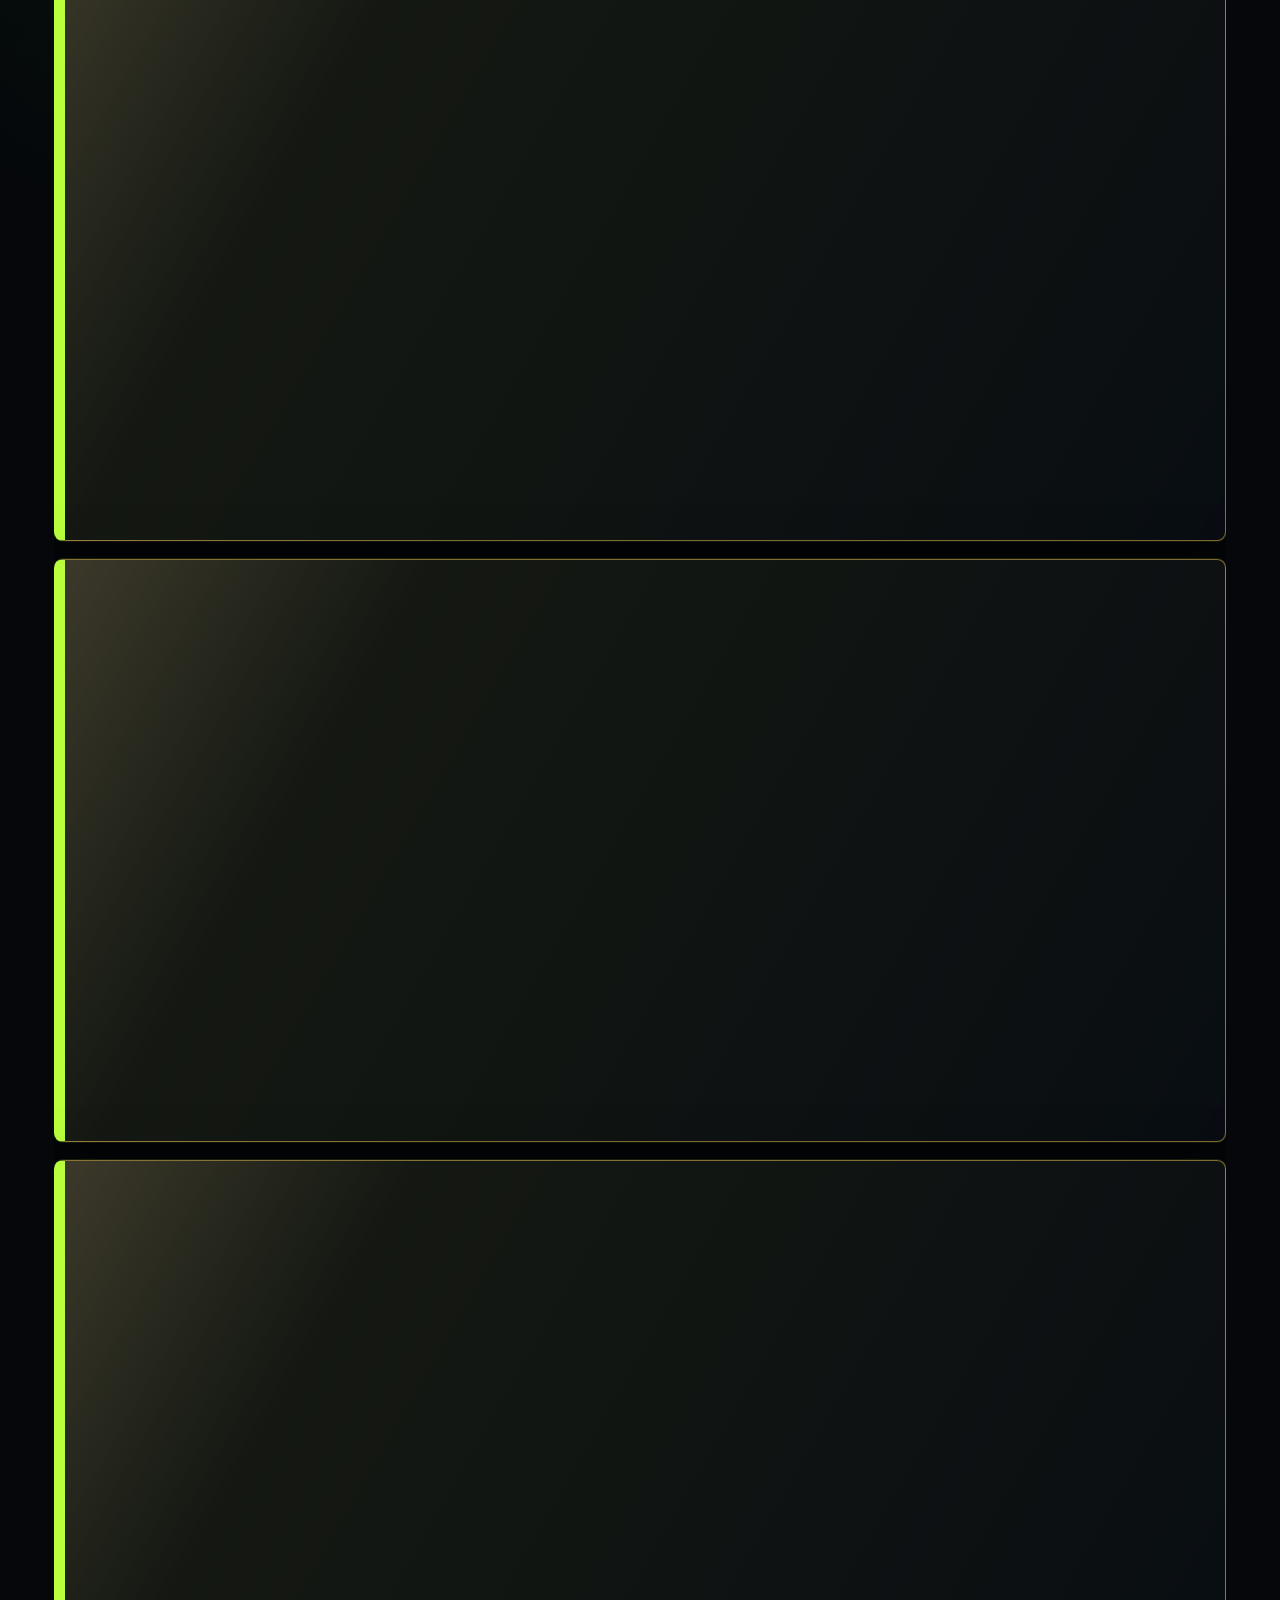
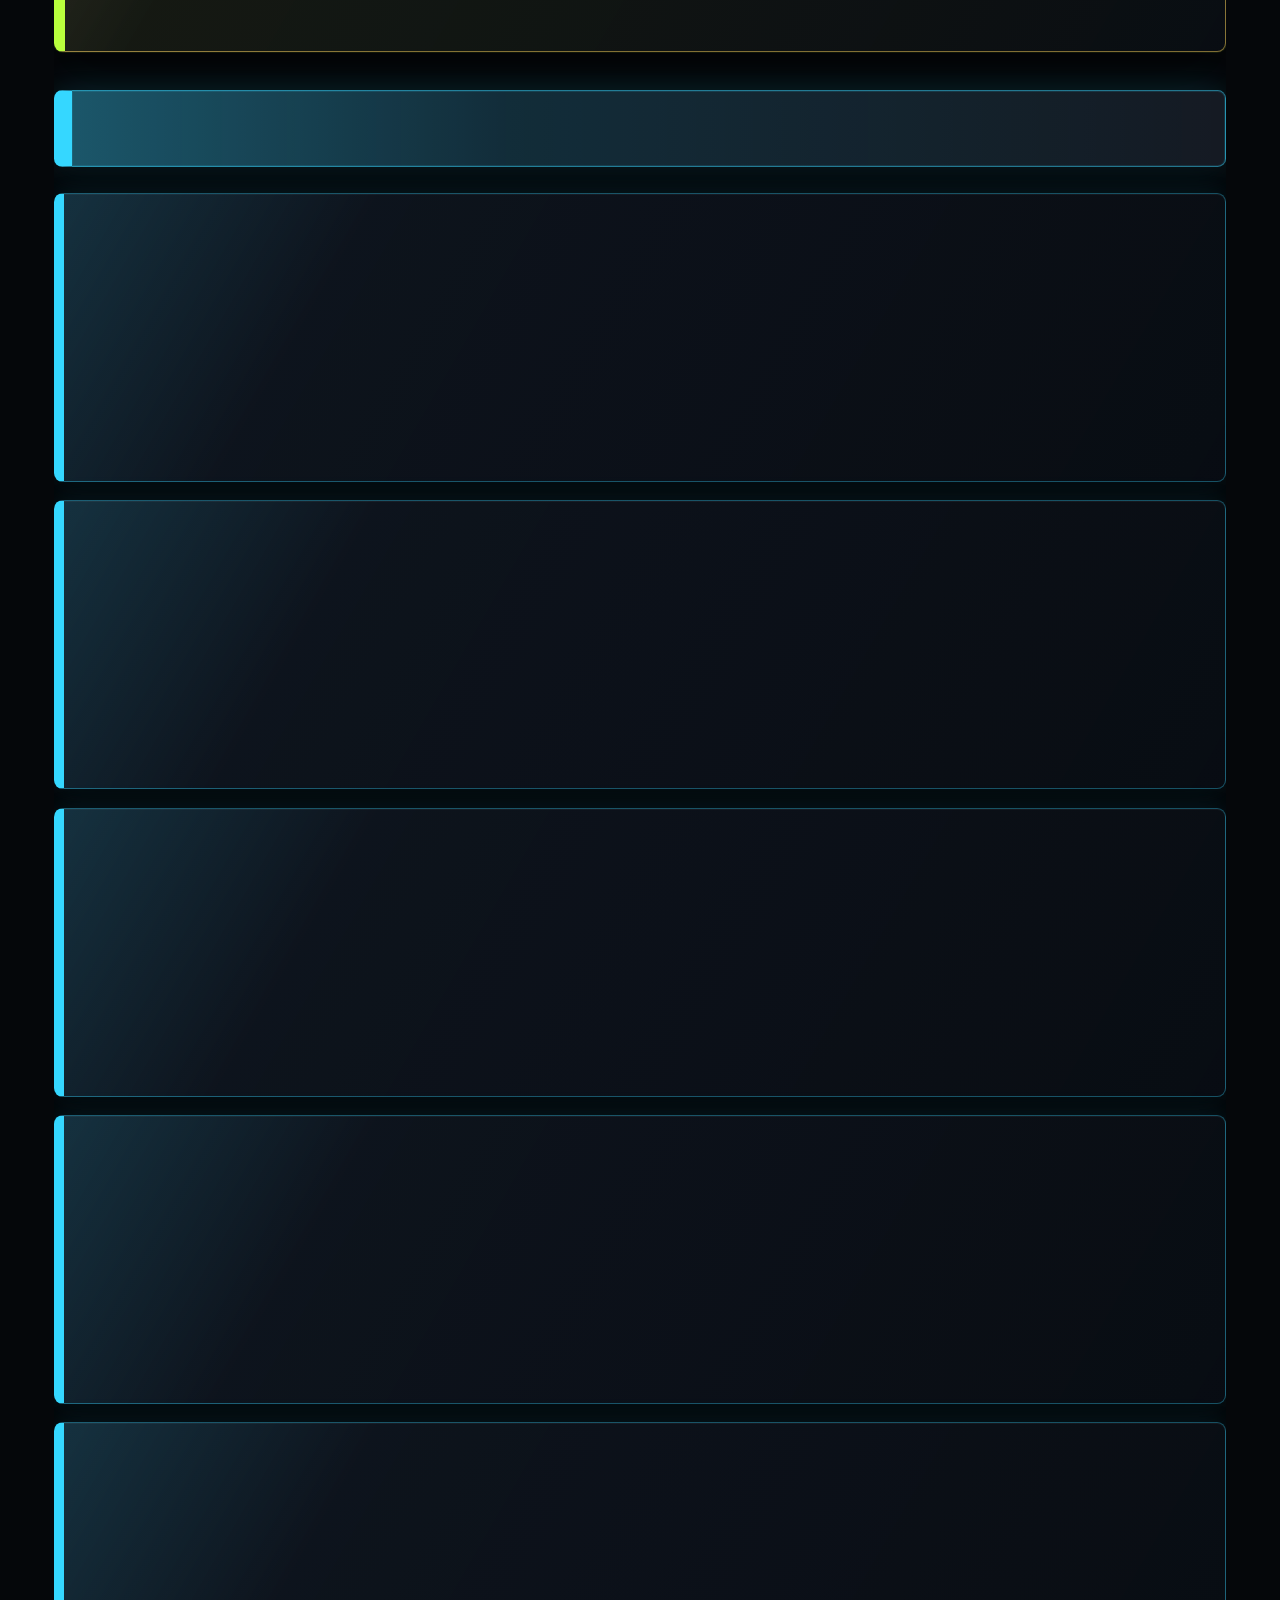
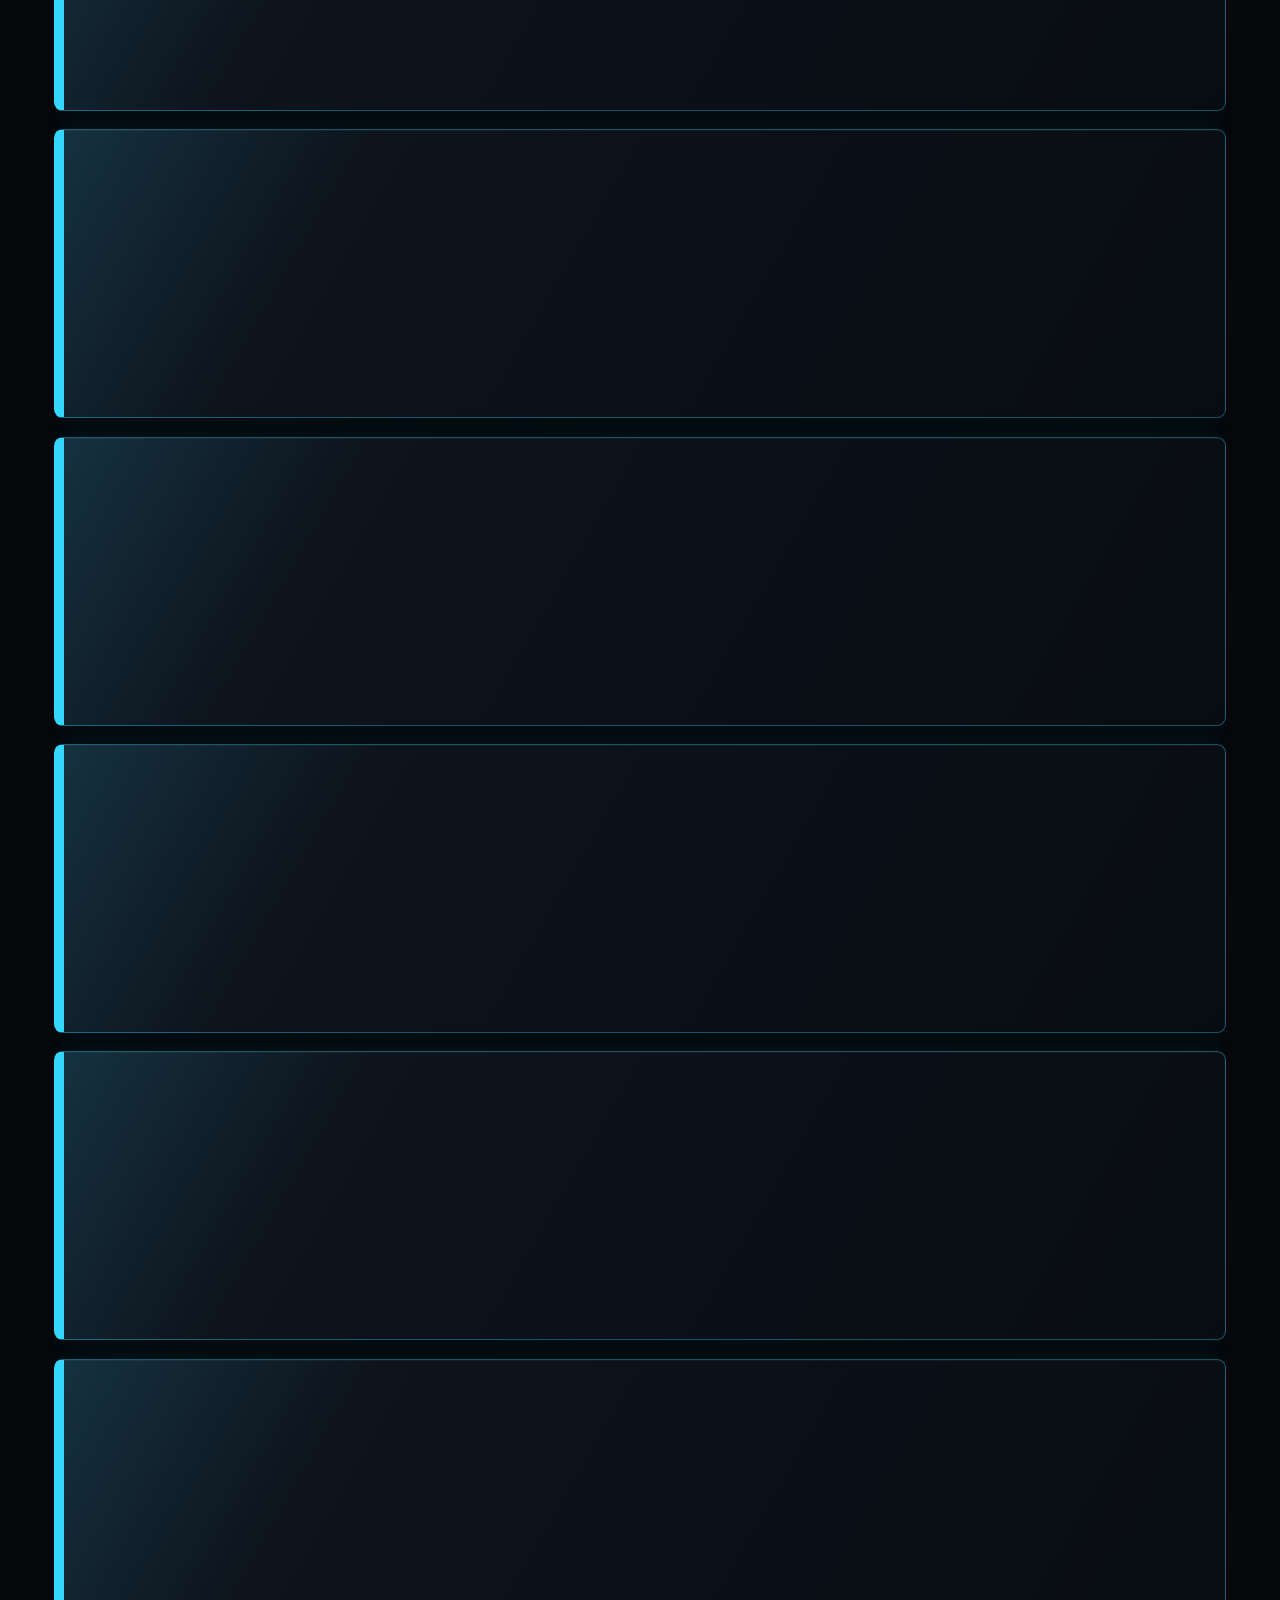
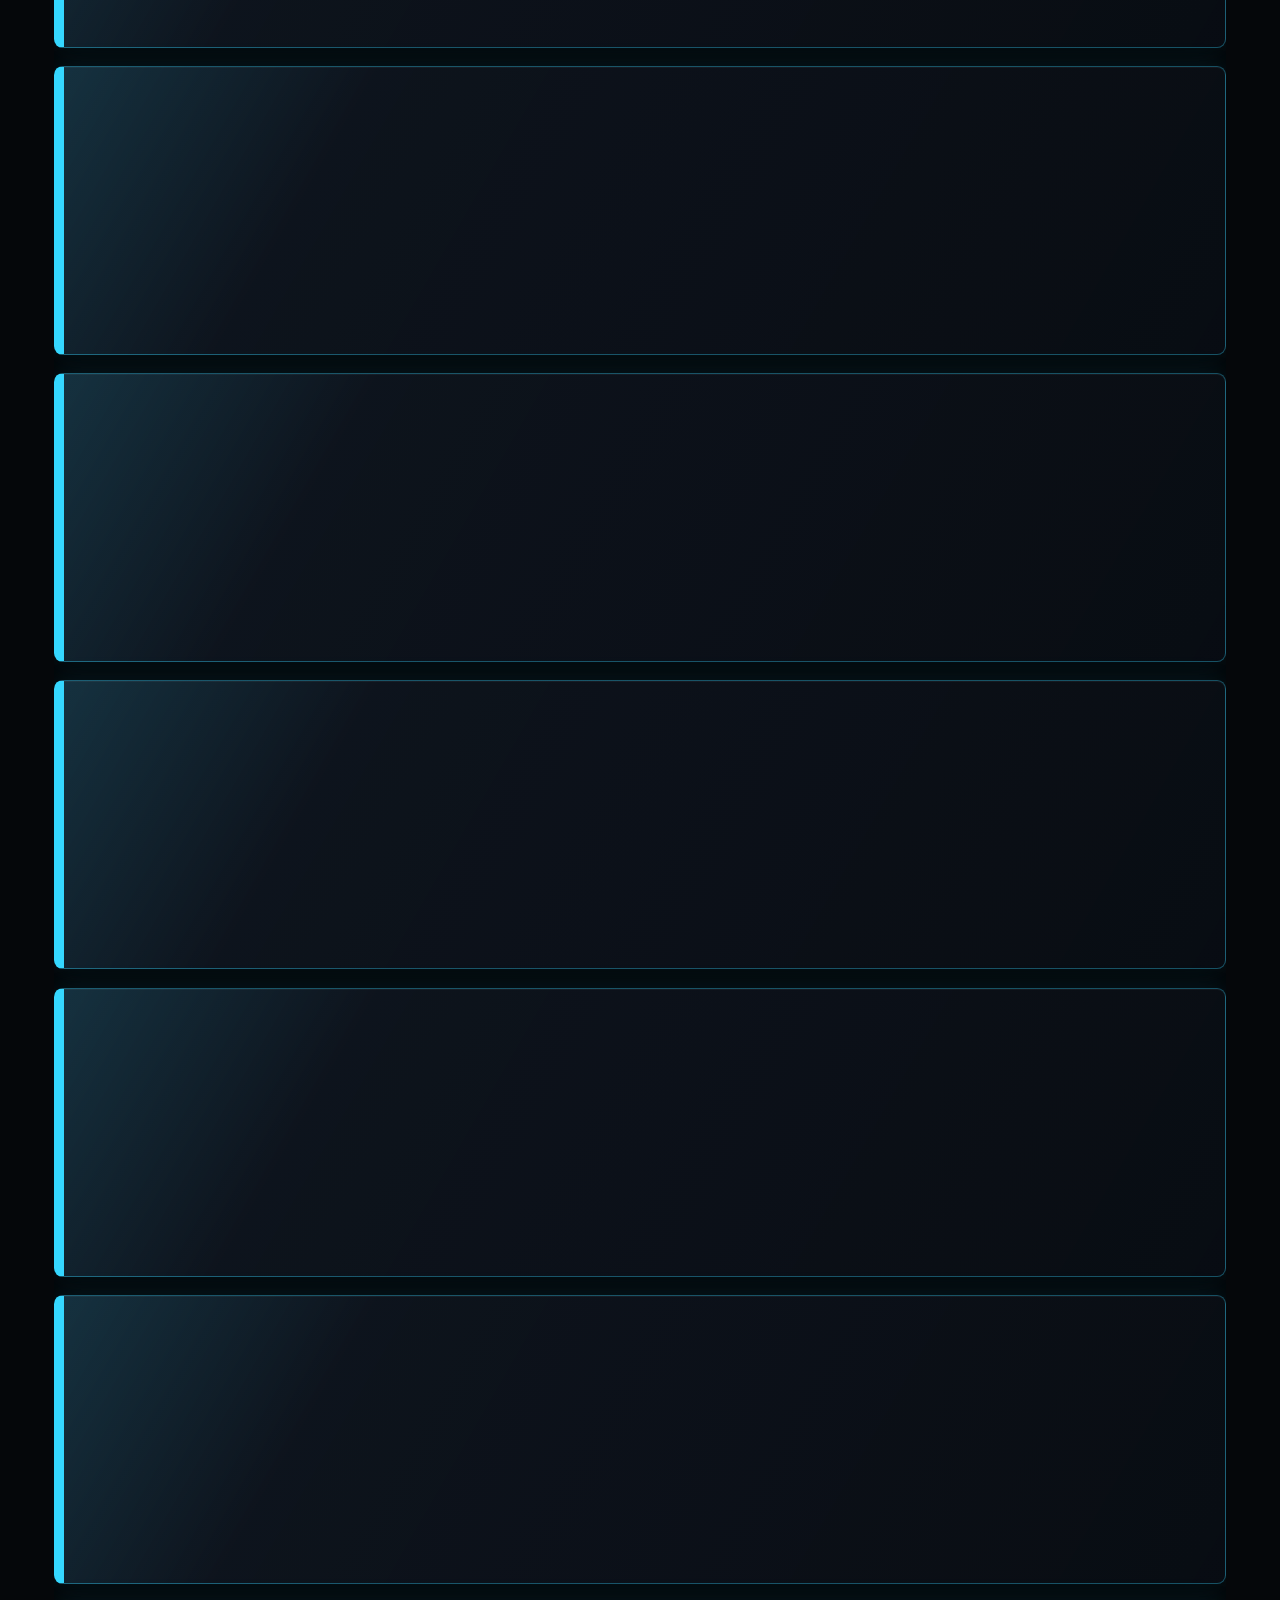
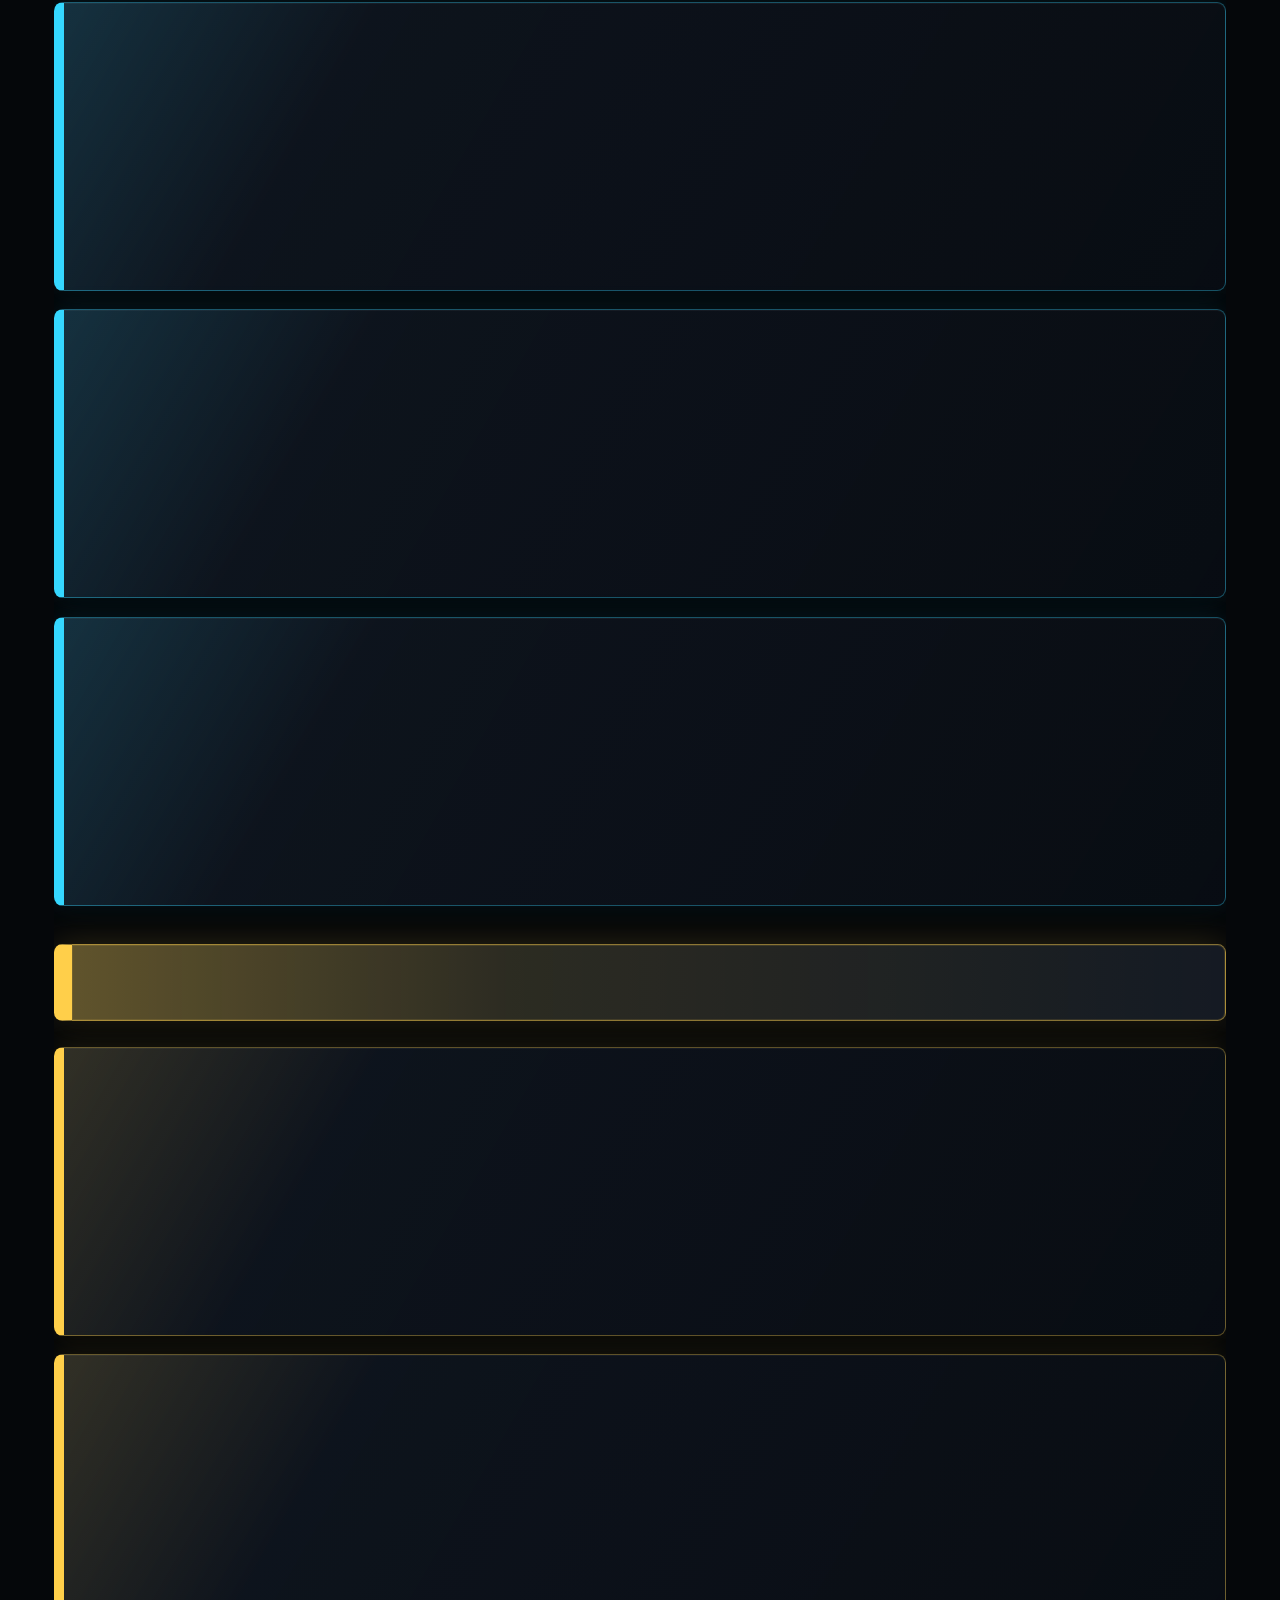
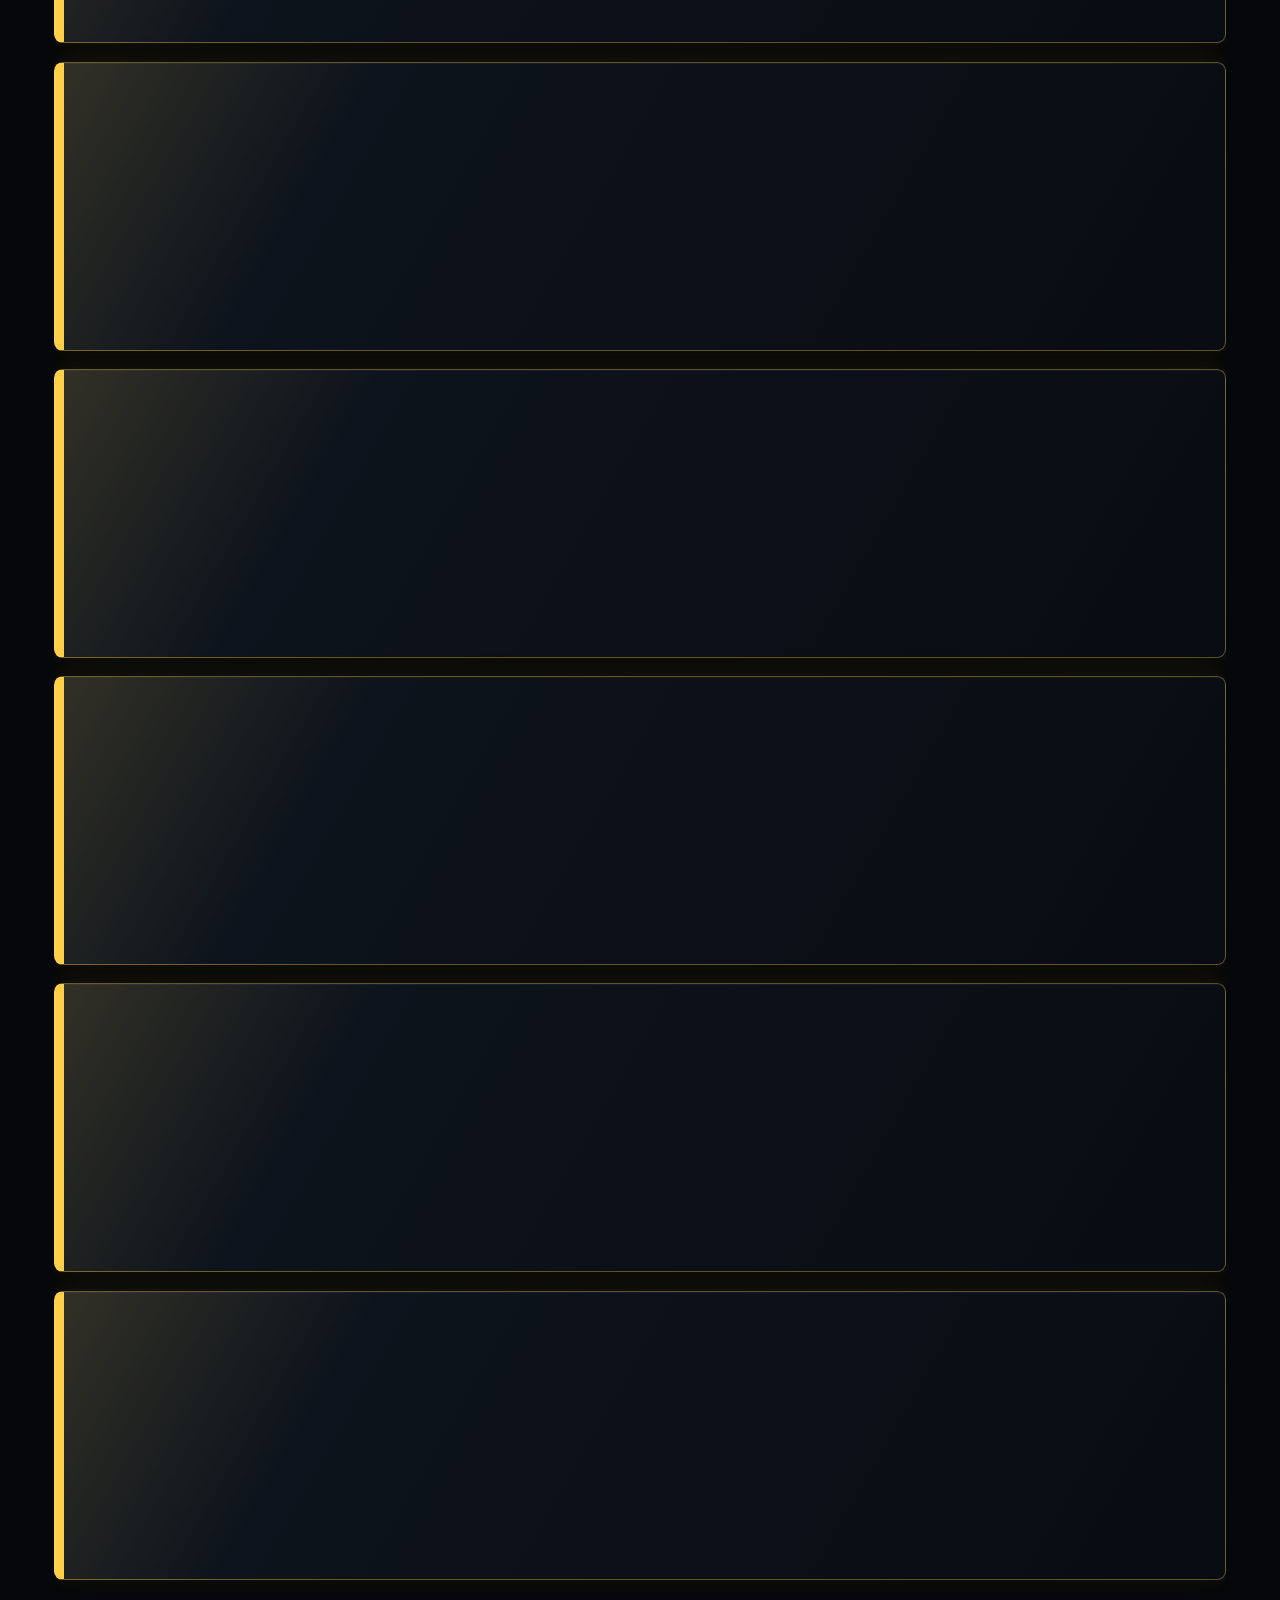
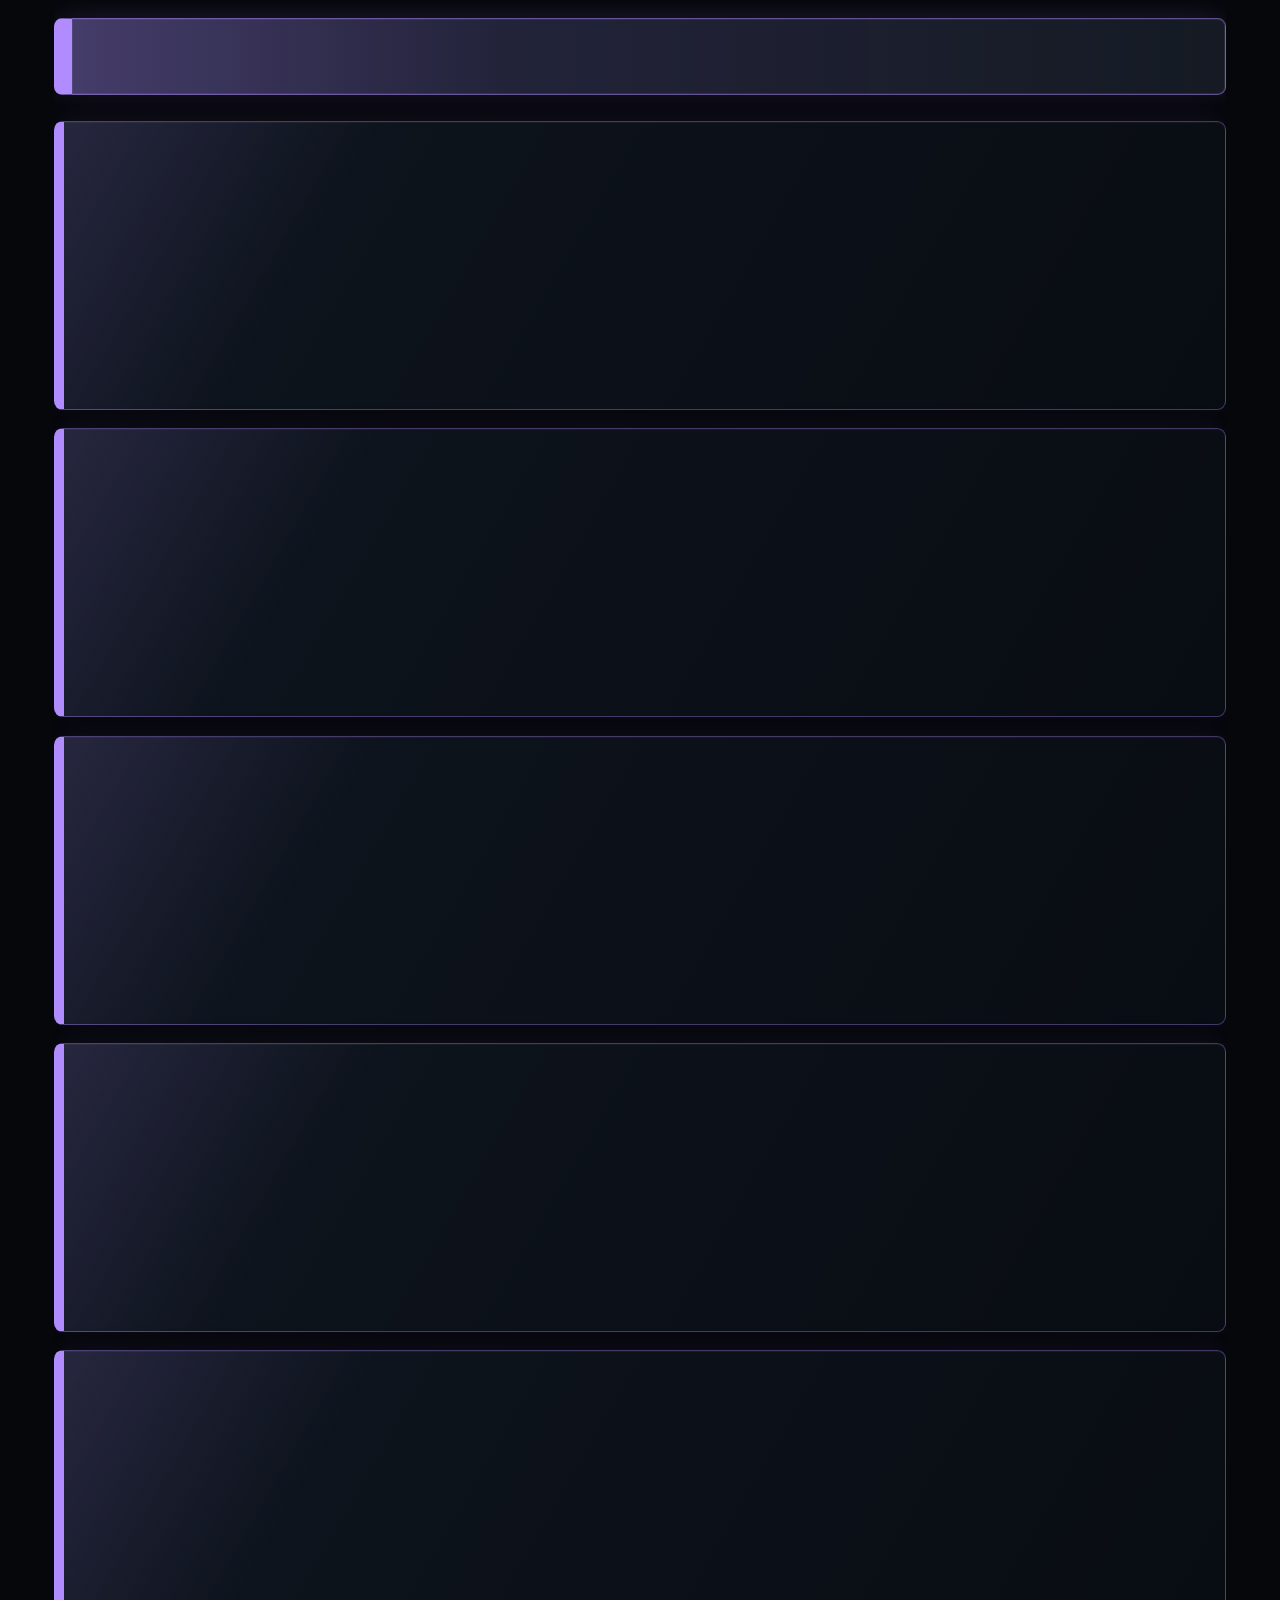
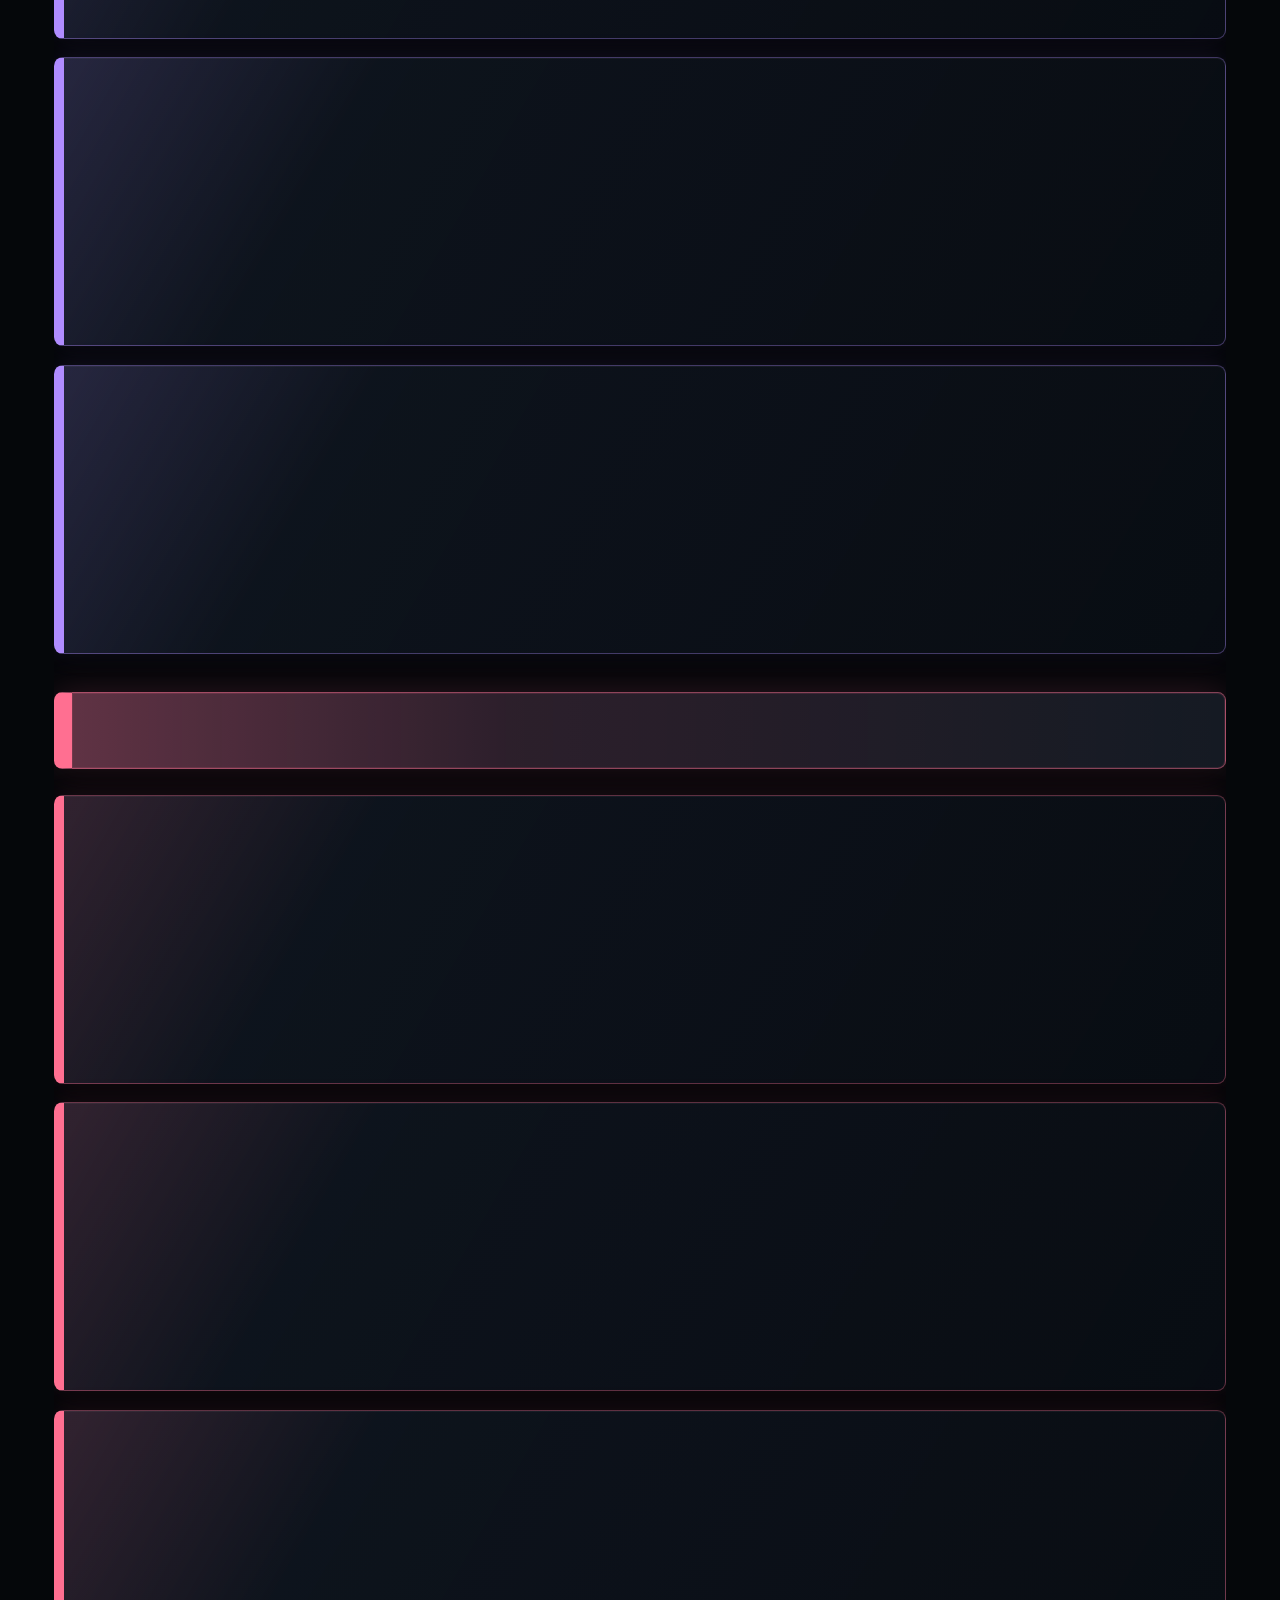
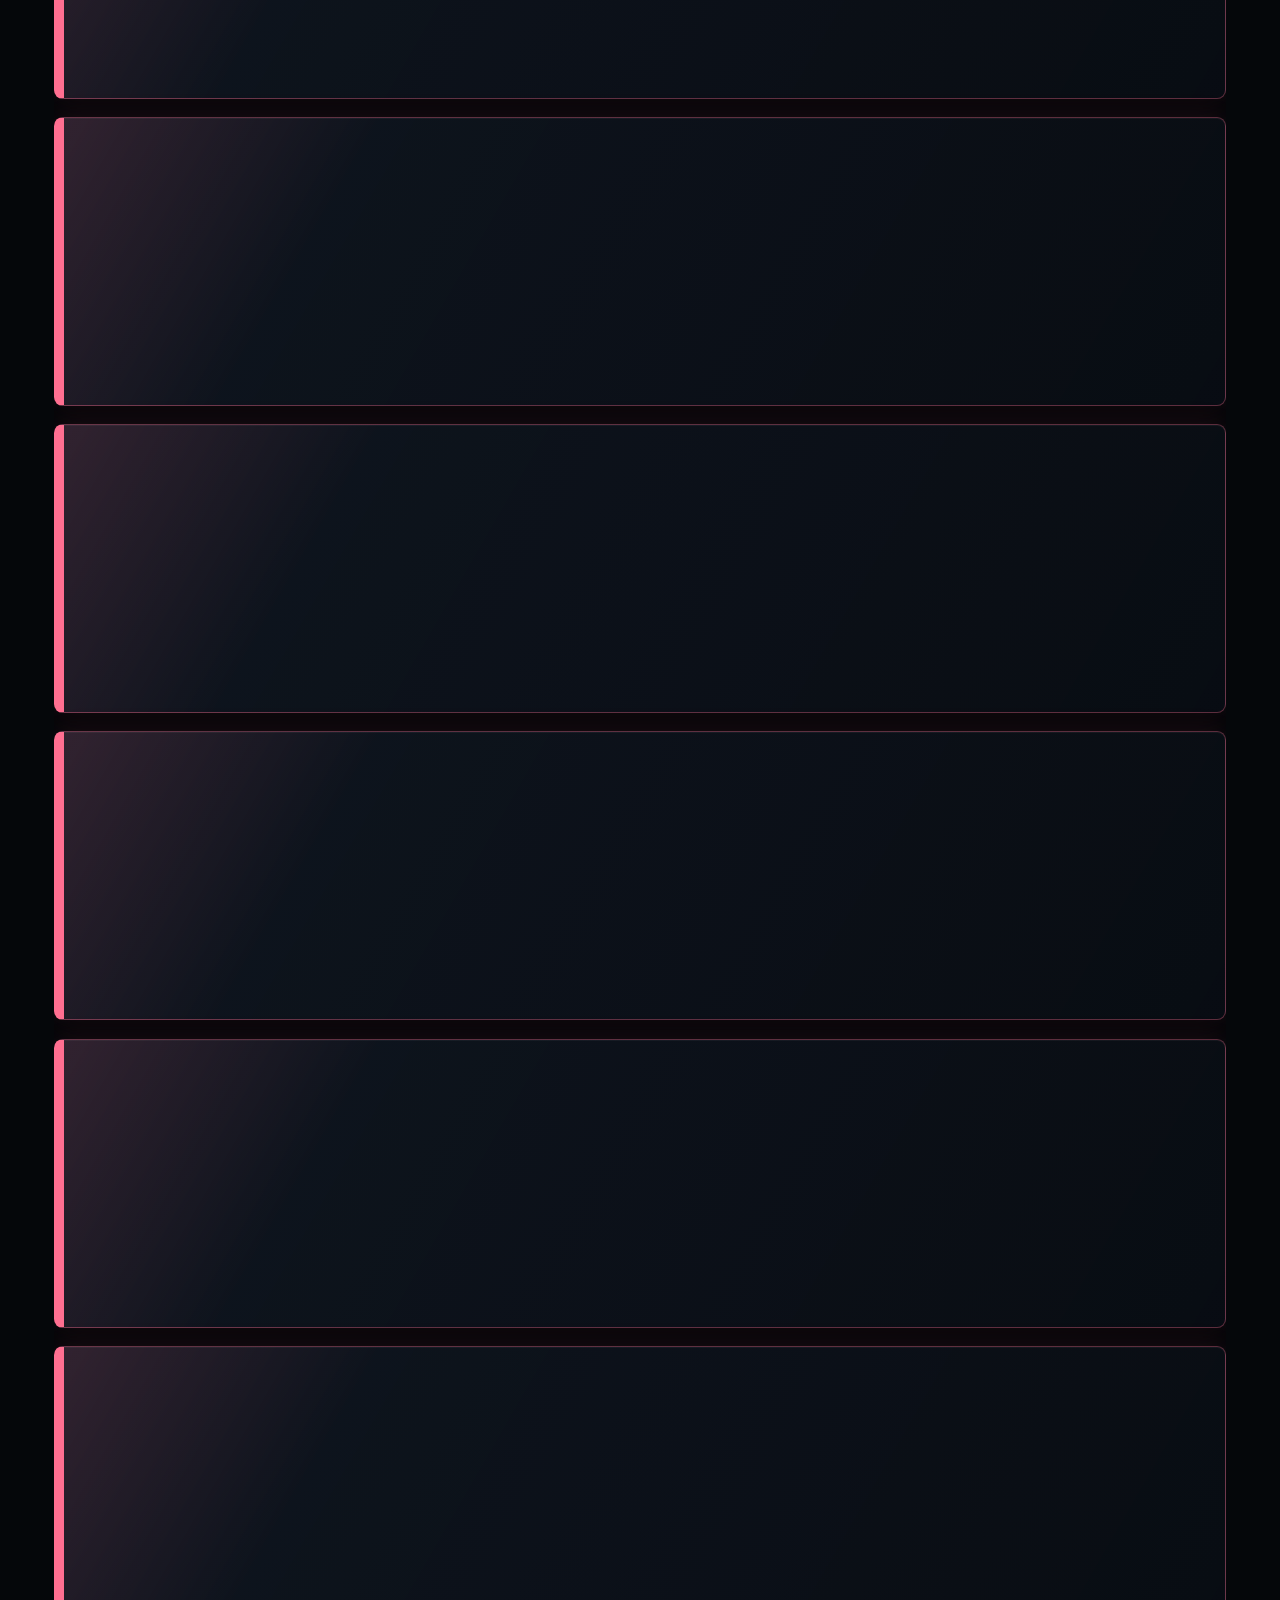
==== commit 2fca2db4: "chore: auto update site info" ====
--- a/New project 2/index.html
+++ b/New project 2/index.html
@@ -7,14 +7,14 @@
     ><link rel="stylesheet" href="styles.css?v=20260512-official1"><link rel="stylesheet" href="meta-overrides.css?v=20260512-official1"></head><body><header class="site-header"><a class="brand" href="#top" aria-label="Loadout Lab Startseite"><span class="brand-mark">LL</span><span>Loadout Lab</span></a><nav class="top-nav" aria-label="Hauptnavigation"><a href="#loadouts">Tierlist</a><a href="#intel">MW4</a><a href="#updates">Updates</a></nav></header><main id="top"><section id="loadouts" class="section loadout-section tier-first"><div class="section-heading"><p class="eyebrow">Meta Tierlist</p><h1 id="tierTitle">Warzone Ranked Meta Tierlist</h1><p id="tierDescription">
             Suche nach BO7-Waffen, Klasse oder Rolle. Die Liste gruppiert Builds
             nach Meta-Stufe und zeigt Pick-Rate, Handhabung, Code und AufsÃƒÂ¤tze.
-          </p><p class="updated-note">Aktualisiert: 10. Juni 2026 um 08:42 MESZ</p></div><div class="today-strip" aria-label="Heute wichtig"><article><span>Heute wichtig</span><strong>Season 03 Reloaded</strong><p>Season 04 ist live: Meta-Liste, Ranked-EinschÃƒÂ¤tzung und Update-Infos sind auf den 4. Juni aktualisiert.</p></article><article><span>Meta bewegt sich</span><strong>Buffs & Nerfs</strong><p>DS20 Mirage ist laut WZStats aktuell #1, gefolgt von Carbon 57, MXR-17, Dravec 45, AK-27 und Kogot-7. A-Tier startet jetzt fortlaufend bei #7.</p></article><article><span>Weiter grinden</span><strong>Camos & Challenges</strong><p>Tarnungen sind nach Modus und Kategorie getrennt, inklusive Herausforderung.</p></article></div><div class="mode-switch primary-mode-switch" aria-label="Hauptansicht auswÃƒÂ¤hlen"><button class="mode-button update-mode-button" data-mode="updates" type="button">Updates</button><button class="mode-button mw4-mode-button" data-mode="mw4-info" type="button">MW4 Infos & GerÃƒÂ¼chte</button><button class="mode-button season-mode-button season4-mode-button" data-mode="season4-info" type="button">Season 4</button></div><div class="mode-switch secondary-mode-switch" aria-label="Metaansicht auswÃƒÂ¤hlen"><button class="mode-button active" data-mode="warzone-ranked" type="button">Warzone Meta</button><button class="mode-button" data-mode="bo7-ranked" type="button">Black Ops 7 Meta</button><button class="mode-button camo-mode-button" data-mode="camos" type="button">Tarnungen</button></div><div class="content-tabs" id="contentTabs" aria-label="Ansicht auswÃƒÂ¤hlen"><button class="content-tab active" data-tab="weapons" type="button">Meta Waffen</button><button class="content-tab" data-tab="maps" type="button">Maps</button></div><div class="tab-panel active" data-panel="weapons"><div class="weapon-dashboard"><div class="controls" aria-label="Loadout Werkzeuge"><label class="search-box"><span>Suche</span><input id="loadoutSearch" type="search" placeholder="z. B. AK-27, Kogot-7, Ranked"></label><label class="select-box"><span>Sortieren</span><select id="sortSelect"><option value="score">Meta Score</option><option value="pick">Pick-Rate</option><option value="name">Name</option><option value="range">Reichweite</option></select></label></div><div class="toolbar" id="filterToolbar" aria-label="Loadout Filter"></div><div class="meta-patch-summary" id="metaPatchSummary"></div><div class="weapon-compare-panel" id="weaponComparePanel" aria-label="Meta Vergleich"></div><p class="result-count" id="resultCount" aria-live="polite"></p><div class="loadout-grid" id="loadoutGrid"></div></div></div><div id="maps" class="tab-panel maps-section" data-panel="maps" hidden><div class="map-panel"><p class="eyebrow">Map Control</p><h2 id="mapsTitle">Ranked Maps</h2><p id="mapsDescription"></p><ul class="callout-list" id="mapNotes"></ul><div class="map-insight"><div><span>Top Landing Spots</span><ol id="hotspotRank"></ol></div><div><span>Heatmap</span><div class="heat-legend" aria-label="Heatmap Legende"><i></i><p>Je grÃƒÂ¶ÃƒÅ¸er und heller der Spot, desto hÃƒÂ¶her der Landing-Anteil.</p></div></div></div></div><div class="map-board"><div class="map-board-header"><span id="mapsKicker">Rotation</span><strong id="mapsSummary">0 Maps</strong></div><div class="map-tabs" id="mapTabs" aria-label="Warzone Ranked Map auswÃƒÂ¤hlen"></div><div class="map-mode-grid" id="mapModeGrid"></div><ul class="source-list"><li><a href="https://www.callofduty.com/patchnotes/2026/04/call-of-duty-bo7-warzone-season-03-patch-notes?pubDate=20260402" target="_blank" rel="noreferrer">Warzone Ranked Patch Notes</a></li><li><a href="https://support.activision.com/black-ops-7/articles/black-ops-7-ranked-play" target="_blank" rel="noreferrer">BO7 Ranked Play Support</a></li><li><a href="https://dotesports.com/call-of-duty/news/black-ops-7-ranked-play-maps-and-modes" target="_blank" rel="noreferrer">BO7 Season 3 Map Pool</a></li></ul></div></div><div class="tab-panel camos-section" data-panel="camos" hidden><div class="camo-header"><div><p class="eyebrow">Camo Board</p><h2>Tarnungen & Mastery</h2><p>
+          </p><p class="updated-note">Aktualisiert: 10. Juni 2026 um 13:03 MESZ</p></div><div class="today-strip" aria-label="Heute wichtig"><article><span>Heute wichtig</span><strong>Season 03 Reloaded</strong><p>Season 04 ist live: Meta-Liste, Ranked-EinschÃƒÂ¤tzung und Update-Infos sind auf den 4. Juni aktualisiert.</p></article><article><span>Meta bewegt sich</span><strong>Buffs & Nerfs</strong><p>DS20 Mirage ist laut WZStats aktuell #1, gefolgt von Carbon 57, MXR-17, Dravec 45, AK-27 und Kogot-7. A-Tier startet jetzt fortlaufend bei #7.</p></article><article><span>Weiter grinden</span><strong>Camos & Challenges</strong><p>Tarnungen sind nach Modus und Kategorie getrennt, inklusive Herausforderung.</p></article></div><div class="mode-switch primary-mode-switch" aria-label="Hauptansicht auswÃƒÂ¤hlen"><button class="mode-button update-mode-button" data-mode="updates" type="button">Updates</button><button class="mode-button mw4-mode-button" data-mode="mw4-info" type="button">MW4 Infos & GerÃƒÂ¼chte</button><button class="mode-button season-mode-button season4-mode-button" data-mode="season4-info" type="button">Season 4</button></div><div class="mode-switch secondary-mode-switch" aria-label="Metaansicht auswÃƒÂ¤hlen"><button class="mode-button active" data-mode="warzone-ranked" type="button">Warzone Meta</button><button class="mode-button" data-mode="bo7-ranked" type="button">Black Ops 7 Meta</button><button class="mode-button camo-mode-button" data-mode="camos" type="button">Tarnungen</button></div><div class="content-tabs" id="contentTabs" aria-label="Ansicht auswÃƒÂ¤hlen"><button class="content-tab active" data-tab="weapons" type="button">Meta Waffen</button><button class="content-tab" data-tab="maps" type="button">Maps</button></div><div class="tab-panel active" data-panel="weapons"><div class="weapon-dashboard"><div class="controls" aria-label="Loadout Werkzeuge"><label class="search-box"><span>Suche</span><input id="loadoutSearch" type="search" placeholder="z. B. AK-27, Kogot-7, Ranked"></label><label class="select-box"><span>Sortieren</span><select id="sortSelect"><option value="score">Meta Score</option><option value="pick">Pick-Rate</option><option value="name">Name</option><option value="range">Reichweite</option></select></label></div><div class="toolbar" id="filterToolbar" aria-label="Loadout Filter"></div><div class="meta-patch-summary" id="metaPatchSummary"></div><div class="weapon-compare-panel" id="weaponComparePanel" aria-label="Meta Vergleich"></div><p class="result-count" id="resultCount" aria-live="polite"></p><div class="loadout-grid" id="loadoutGrid"></div></div></div><div id="maps" class="tab-panel maps-section" data-panel="maps" hidden><div class="map-panel"><p class="eyebrow">Map Control</p><h2 id="mapsTitle">Ranked Maps</h2><p id="mapsDescription"></p><ul class="callout-list" id="mapNotes"></ul><div class="map-insight"><div><span>Top Landing Spots</span><ol id="hotspotRank"></ol></div><div><span>Heatmap</span><div class="heat-legend" aria-label="Heatmap Legende"><i></i><p>Je grÃƒÂ¶ÃƒÅ¸er und heller der Spot, desto hÃƒÂ¶her der Landing-Anteil.</p></div></div></div></div><div class="map-board"><div class="map-board-header"><span id="mapsKicker">Rotation</span><strong id="mapsSummary">0 Maps</strong></div><div class="map-tabs" id="mapTabs" aria-label="Warzone Ranked Map auswÃƒÂ¤hlen"></div><div class="map-mode-grid" id="mapModeGrid"></div><ul class="source-list"><li><a href="https://www.callofduty.com/patchnotes/2026/04/call-of-duty-bo7-warzone-season-03-patch-notes?pubDate=20260402" target="_blank" rel="noreferrer">Warzone Ranked Patch Notes</a></li><li><a href="https://support.activision.com/black-ops-7/articles/black-ops-7-ranked-play" target="_blank" rel="noreferrer">BO7 Ranked Play Support</a></li><li><a href="https://dotesports.com/call-of-duty/news/black-ops-7-ranked-play-maps-and-modes" target="_blank" rel="noreferrer">BO7 Season 3 Map Pool</a></li></ul></div></div><div class="tab-panel camos-section" data-panel="camos" hidden><div class="camo-header"><div><p class="eyebrow">Camo Board</p><h2>Tarnungen & Mastery</h2><p>
                 ÃƒÅ“bersicht fÃƒÂ¼r besondere BO7- und Warzone-Tarnungen, inklusive Kategorie,
                 Status und Challenge-Hinweis zum Freischalten.
               </p></div><div class="camo-summary"><span id="camoCount">0</span><p>Tarnungen</p></div></div><div class="camo-progress-strip" aria-label="Tarnungsfortschritt"><article><span>Basis</span><strong>Kill-Meilensteine</strong><p>Erst Basis-Tarnungen einer Waffe abschlieÃƒÅ¸en.</p></article><article><span>Spezial</span><strong>Mini-Challenges</strong><p>Danach waffenspezifische Aufgaben erledigen.</p></article><article><span>Mastery</span><strong>Langzeit-Grind</strong><p>Finale Camos ÃƒÂ¼ber vollstÃƒÂ¤ndige Kategorien freischalten.</p></article></div><div class="camo-filter" id="camoFilter" aria-label="Tarnungen filtern"><button class="filter-button active" data-camo="Warzone" type="button">Warzone</button><button class="filter-button" data-camo="Multiplayer" type="button">Multiplayer</button><button class="filter-button" data-camo="Zombies" type="button">Zombies</button><button class="filter-button" data-camo="Endgame" type="button">Endgame</button></div><div class="camo-filter camo-category-filter" id="camoCategoryFilter" aria-label="Tarnungs-Kategorie filtern"><button class="filter-button active" data-camo-category="Military" type="button">Basis Tarnungen</button><button class="filter-button" data-camo-category="Special" type="button">Spezial Tarnungen</button><button class="filter-button" data-camo-category="Mastery" type="button">Mastery Tarnungen</button></div><div class="camo-grid" id="camoGrid"></div></div><div class="tab-panel mode-info-section" data-panel="mode-info" hidden><div class="mode-info-hero"><div><p class="eyebrow">Spielmodi</p><h2 id="modeInfoTitle">Multiplayer</h2><p id="modeInfoDescription"></p></div><span id="modeInfoKicker">BO7</span></div><div class="mode-info-tabs" id="modeInfoTabs" aria-label="Spielmodus auswÃƒÂ¤hlen" hidden><button class="filter-button active" data-mode-info="multiplayer" type="button">Multiplayer</button><button class="filter-button" data-mode-info="warzone" type="button">Warzone</button><button class="filter-button" data-mode-info="zombies" type="button">Zombies</button><button class="filter-button" data-mode-info="endgame" type="button">Endgame</button></div><div class="mode-info-layout"><article class="mode-info-main"><img id="modeInfoImage" src="https://imgs.callofduty.com/content/dam/atvi/callofduty/cod-touchui/blog/seasons/blackops7/season-03/maps/mp/BO7_S3_Maps_Plaza.webp" alt="Black Ops 7 Multiplayer Map Plaza" loading="lazy"><div class="mode-info-body"><div class="mode-info-stat-grid" id="modeInfoStats"></div><section class="mode-update-box" aria-label="NÃƒÂ¤chstes Update"><div><span>NÃƒÂ¤chstes Update</span><strong id="modeInfoUpdateTime"></strong></div><p id="modeInfoUpdateSummary"></p></section><div class="mode-info-card-grid" id="modeInfoCards"></div><div class="mode-image-gallery" id="modeInfoGallery"></div></div></article><aside class="mode-info-side"><h3>Einordnung</h3><ul class="callout-list" id="modeInfoTips"></ul><div class="official-note"><strong>Hinweis:</strong>
                 Infos sind fÃƒÂ¼r Loadout Lab zusammengefasst und werden mit offiziellen Season- und Patch-Updates abgeglichen.
               </div></aside></div></div><div class="tab-panel updates-section" data-panel="updates" hidden><div class="updates-hero"><div><p class="eyebrow">Update Radar</p><h2>Offizielle Call of Duty Updates</h2><p>
                 Nur bestÃƒÂ¤tigte Meldungen aus offiziellen Call-of-Duty-Quellen. Klicke eine Karte an, um die kompakte Zusammenfassung zu ÃƒÂ¶ffnen.
-              </p></div><span>Stand: 10. Juni 2026 um 08:42 MESZ</span></div><div class="update-priority-grid" aria-label="Schnelle Update ÃƒÅ“bersicht"><article><span>Aktuell</span><strong>Call of Duty: Black Ops 7 Season 04 Patch Notes</strong><p>3. Juni 2026: Season 04 introduces another massive season of content. Take on Operation Wall Breaker in Endgame, deploy across five new and remastered Multiplayer Maps, fight off the horde in the new Rogue Run game mode in Zombies, and much more arriving tomorrow, June 4th!</p></article><article><span>Geprueft</span><strong>Automatisch aktualisiert</strong><p>Offizielle Quellen wurden am 6. Juni 2026 um 14:18 MESZ geprueft.</p></article><article><span>Weitere Updates</span><strong>Call of Duty: Warzone Season 04 Patch Notes</strong><p>3. Juni 2026: With Season 04 now live, weÃ¢â‚¬â„¢re building on our anti-cheat systems to better protect players and ensure fair matches across all platforms. The following security measures are now enabled and actively enforced in-game.</p></article></div><div class="mode-info-tabs update-mode-tabs" id="updateModeTabs" aria-label="Update-Kategorie auswÃƒÂ¤hlen"><button class="filter-button active" data-update-view="all" type="button">Alle Updates</button><button class="filter-button" data-update-view="warzone" type="button">Warzone</button><button class="filter-button" data-update-view="multiplayer" type="button">Multiplayer</button><button class="filter-button" data-update-view="zombies" type="button">Zombies</button><button class="filter-button" data-update-view="endgame" type="button">Endgame</button></div><div class="update-mode-panel" id="updateModePanel" hidden><div class="mode-info-hero"><div><p class="eyebrow">Modus Update</p><h2 id="updateModeTitle"></h2><p id="updateModeDescription"></p></div><span id="updateModeKicker"></span></div><div class="mode-info-layout"><article class="mode-info-main"><img id="updateModeImage" src="https://imgs.callofduty.com/content/dam/atvi/callofduty/cod-touchui/patchnotes/body/bo7/wz/s03/Big-Map-Rotation.jpg" alt="Warzone Big Map Rotation" loading="lazy"><div class="mode-info-body"><div class="mode-info-stat-grid" id="updateModeStats"></div><section class="mode-update-box" aria-label="NÃƒÂ¤chstes Update"><div><span>NÃƒÂ¤chstes Update</span><strong id="updateModeUpdateTime"></strong></div><p id="updateModeUpdateSummary"></p></section><div class="mode-info-card-grid" id="updateModeCards"></div><div class="mode-image-gallery" id="updateModeGallery"></div></div></article><aside class="mode-info-side"><h3>Einordnung</h3><ul class="callout-list" id="updateModeTips"></ul></aside></div></div><div class="update-board">
+              </p></div><span>Stand: 10. Juni 2026 um 13:03 MESZ</span></div><div class="update-priority-grid" aria-label="Schnelle Update ÃƒÅ“bersicht"><article><span>Aktuell</span><strong>Call of Duty: Black Ops 7 Season 04 Patch Notes</strong><p>3. Juni 2026: Season 04 introduces another massive season of content. Take on Operation Wall Breaker in Endgame, deploy across five new and remastered Multiplayer Maps, fight off the horde in the new Rogue Run game mode in Zombies, and much more arriving tomorrow, June 4th!</p></article><article><span>Geprueft</span><strong>Automatisch aktualisiert</strong><p>Offizielle Quellen wurden am 6. Juni 2026 um 14:18 MESZ geprueft.</p></article><article><span>Weitere Updates</span><strong>Call of Duty: Warzone Season 04 Patch Notes</strong><p>3. Juni 2026: With Season 04 now live, weÃ¢â‚¬â„¢re building on our anti-cheat systems to better protect players and ensure fair matches across all platforms. The following security measures are now enabled and actively enforced in-game.</p></article></div><div class="mode-info-tabs update-mode-tabs" id="updateModeTabs" aria-label="Update-Kategorie auswÃƒÂ¤hlen"><button class="filter-button active" data-update-view="all" type="button">Alle Updates</button><button class="filter-button" data-update-view="warzone" type="button">Warzone</button><button class="filter-button" data-update-view="multiplayer" type="button">Multiplayer</button><button class="filter-button" data-update-view="zombies" type="button">Zombies</button><button class="filter-button" data-update-view="endgame" type="button">Endgame</button></div><div class="update-mode-panel" id="updateModePanel" hidden><div class="mode-info-hero"><div><p class="eyebrow">Modus Update</p><h2 id="updateModeTitle"></h2><p id="updateModeDescription"></p></div><span id="updateModeKicker"></span></div><div class="mode-info-layout"><article class="mode-info-main"><img id="updateModeImage" src="https://imgs.callofduty.com/content/dam/atvi/callofduty/cod-touchui/patchnotes/body/bo7/wz/s03/Big-Map-Rotation.jpg" alt="Warzone Big Map Rotation" loading="lazy"><div class="mode-info-body"><div class="mode-info-stat-grid" id="updateModeStats"></div><section class="mode-update-box" aria-label="NÃƒÂ¤chstes Update"><div><span>NÃƒÂ¤chstes Update</span><strong id="updateModeUpdateTime"></strong></div><p id="updateModeUpdateSummary"></p></section><div class="mode-info-card-grid" id="updateModeCards"></div><div class="mode-image-gallery" id="updateModeGallery"></div></div></article><aside class="mode-info-side"><h3>Einordnung</h3><ul class="callout-list" id="updateModeTips"></ul></aside></div></div><div class="update-board">
             <a class="update-card official" href="https://www.callofduty.com/patchnotes/2026/06/call-of-duty-black-ops-7-season-04-patch-notes" target="_blank" rel="noreferrer">
                 <img src="https://imgs.callofduty.com/content/dam/atvi/callofduty/cod-touchui/patchnotes/body/bo7/mp/season-04/COD-BO7-S04-PATCH-NOTES-TOUT.jpg" alt="Call of Duty: Black Ops 7 Season 04 Patch Notes" loading="lazy">
               <div class="update-card-content">
@@ -150,7 +150,7 @@
         Loadout Lab ist ein fan-made COD Info Hub. Nicht offiziell mit Activision oder Call of Duty verbunden.
       </p><a href="#top">ZurÃƒÂ¼ck nach oben</a></footer>
     <script>
-      window.__loadoutLabMetaVersion = "auto-20260610064228";
+      window.__loadoutLabMetaVersion = "auto-20260610110342";
       (function () {
         const originalFetch = window.fetch ? window.fetch.bind(window) : null;
         if (!originalFetch) return;
@@ -171,22 +171,22 @@
         };
       }());
     </script>
-    <script src="script.js?v=auto-20260610064228" defer></script>
-    <script src="meta-fast.js?v=auto-20260610064228" defer></script>
-    <script src="mw4.js?v=auto-20260610064228" defer></script>
-    <script src="mw4-no-tabs.js?v=auto-20260610064228" defer></script>
-    <script src="season4.js?v=auto-20260610064228" defer></script>
-    <script src="site-ui.js?v=auto-20260610064228" defer></script>
-    <script src="loadout-lab-upgrades.js?v=auto-20260610064228" defer></script>
-    <script src="loadout-details-upgrades.js?v=auto-20260610064228" defer></script>
-    <script src="loadout-build-supplements.js?v=auto-20260610064228" defer></script>
-    <script src="loadout-filter-fix.js?v=auto-20260610064228" defer></script>
-    <script src="subnav-cleanup.js?v=auto-20260610064228" defer></script>
-    <script src="performance.js?v=auto-20260610064228" defer></script>
-    <script src="loadout-card-polish.js?v=auto-20260610064228" defer></script>
-    <script src="loadout-card-finalizer.js?v=auto-20260610064228" defer></script>
-    <script src="loadout-image-fix.js?v=auto-20260610064228" defer></script>
-    <script src="loadout-mobile-details-polish.js?v=auto-20260610064228" defer></script>
-    <script src="loadout-mobile-filter-close.js?v=auto-20260610064228" defer></script>
+    <script src="script.js?v=auto-20260610110342" defer></script>
+    <script src="meta-fast.js?v=auto-20260610110342" defer></script>
+    <script src="mw4.js?v=auto-20260610110342" defer></script>
+    <script src="mw4-no-tabs.js?v=auto-20260610110342" defer></script>
+    <script src="season4.js?v=auto-20260610110342" defer></script>
+    <script src="site-ui.js?v=auto-20260610110342" defer></script>
+    <script src="loadout-lab-upgrades.js?v=auto-20260610110342" defer></script>
+    <script src="loadout-details-upgrades.js?v=auto-20260610110342" defer></script>
+    <script src="loadout-build-supplements.js?v=auto-20260610110342" defer></script>
+    <script src="loadout-filter-fix.js?v=auto-20260610110342" defer></script>
+    <script src="subnav-cleanup.js?v=auto-20260610110342" defer></script>
+    <script src="performance.js?v=auto-20260610110342" defer></script>
+    <script src="loadout-card-polish.js?v=auto-20260610110342" defer></script>
+    <script src="loadout-card-finalizer.js?v=auto-20260610110342" defer></script>
+    <script src="loadout-image-fix.js?v=auto-20260610110342" defer></script>
+    <script src="loadout-mobile-details-polish.js?v=auto-20260610110342" defer></script>
+    <script src="loadout-mobile-filter-close.js?v=auto-20260610110342" defer></script>
   </body></html>
 
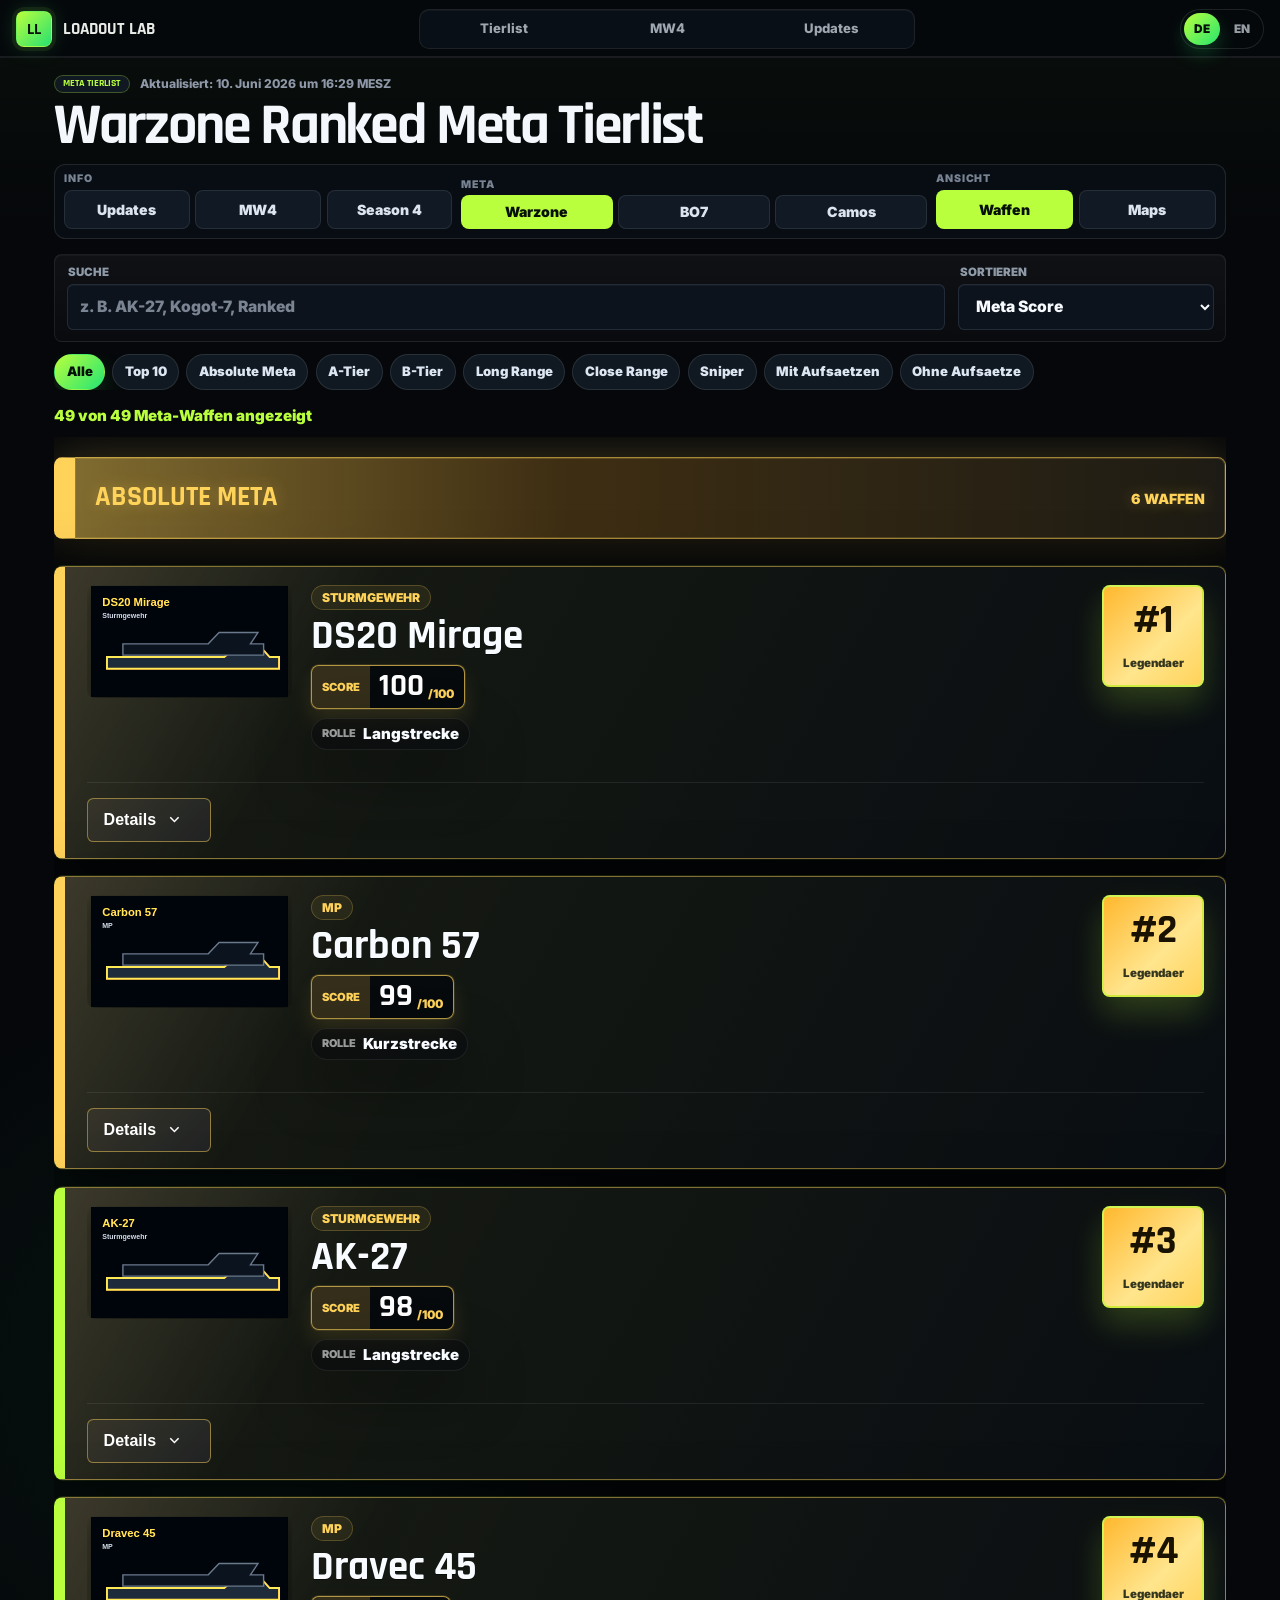
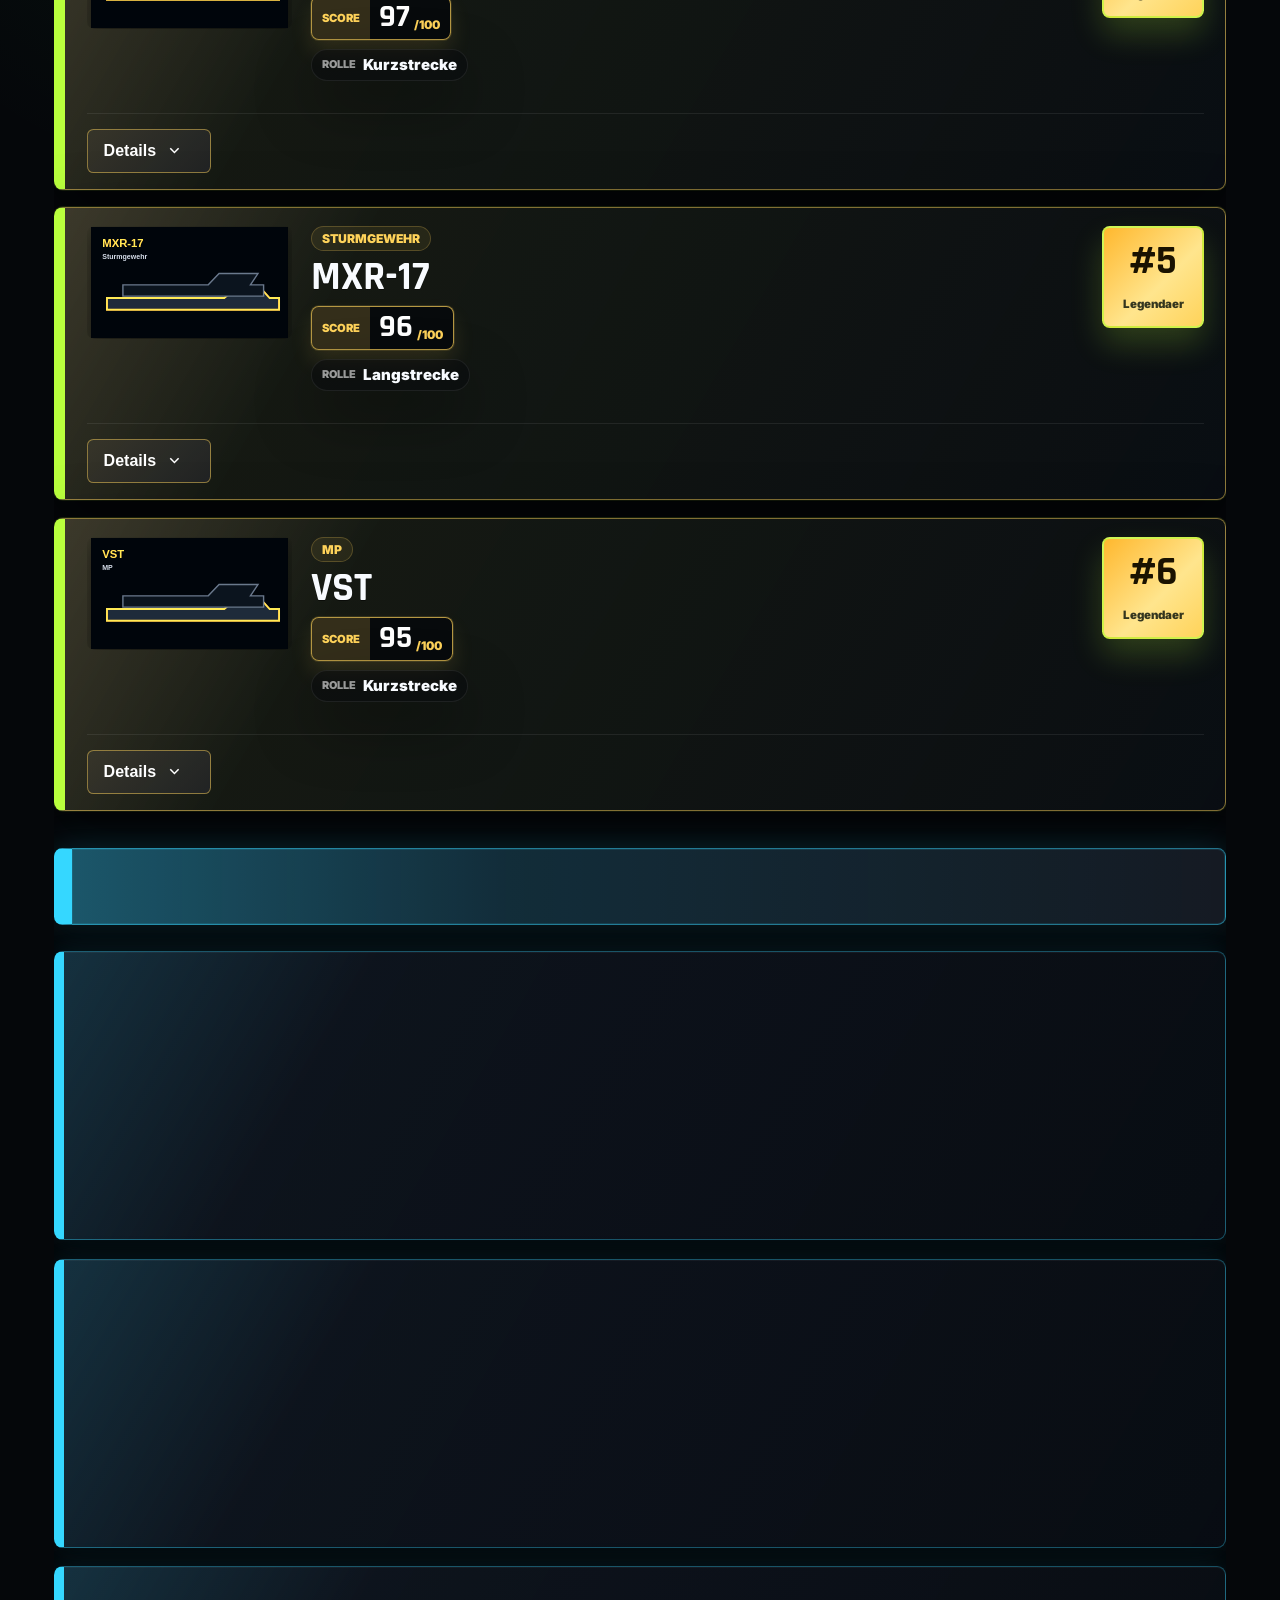
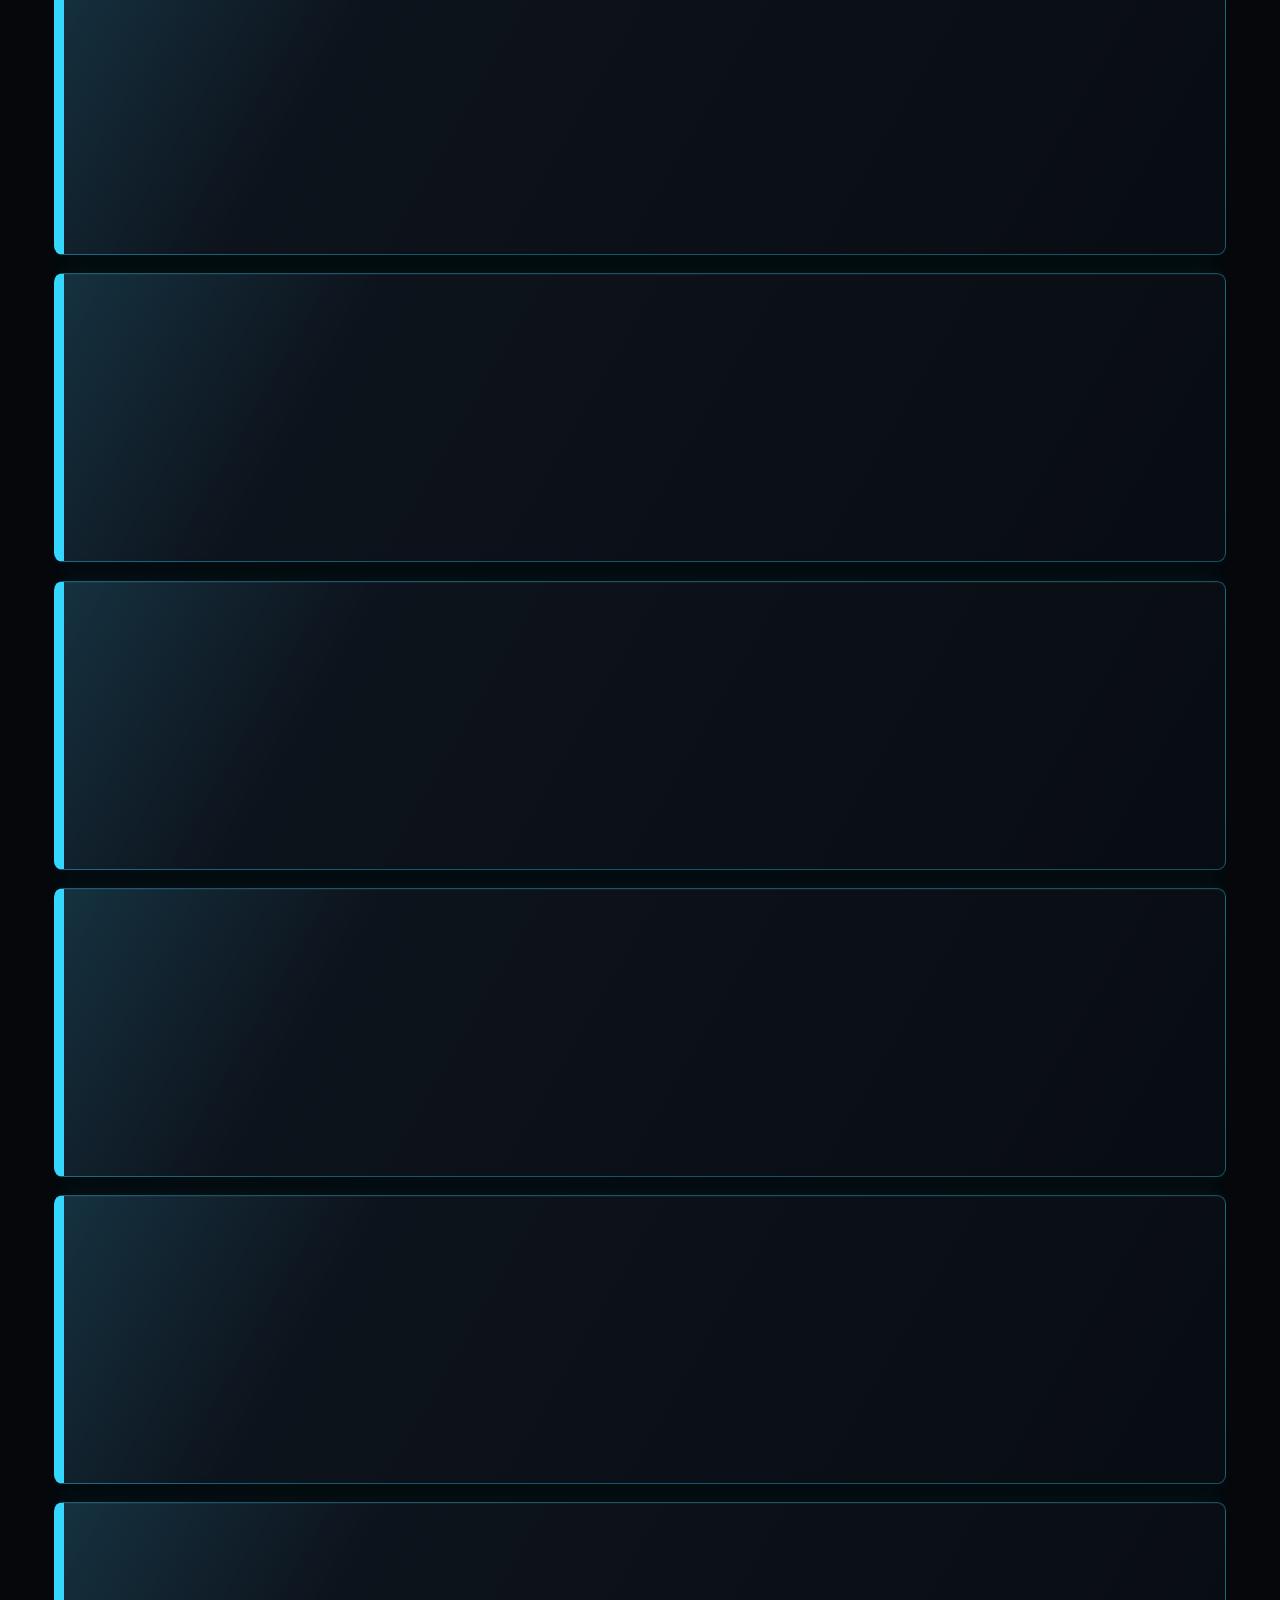
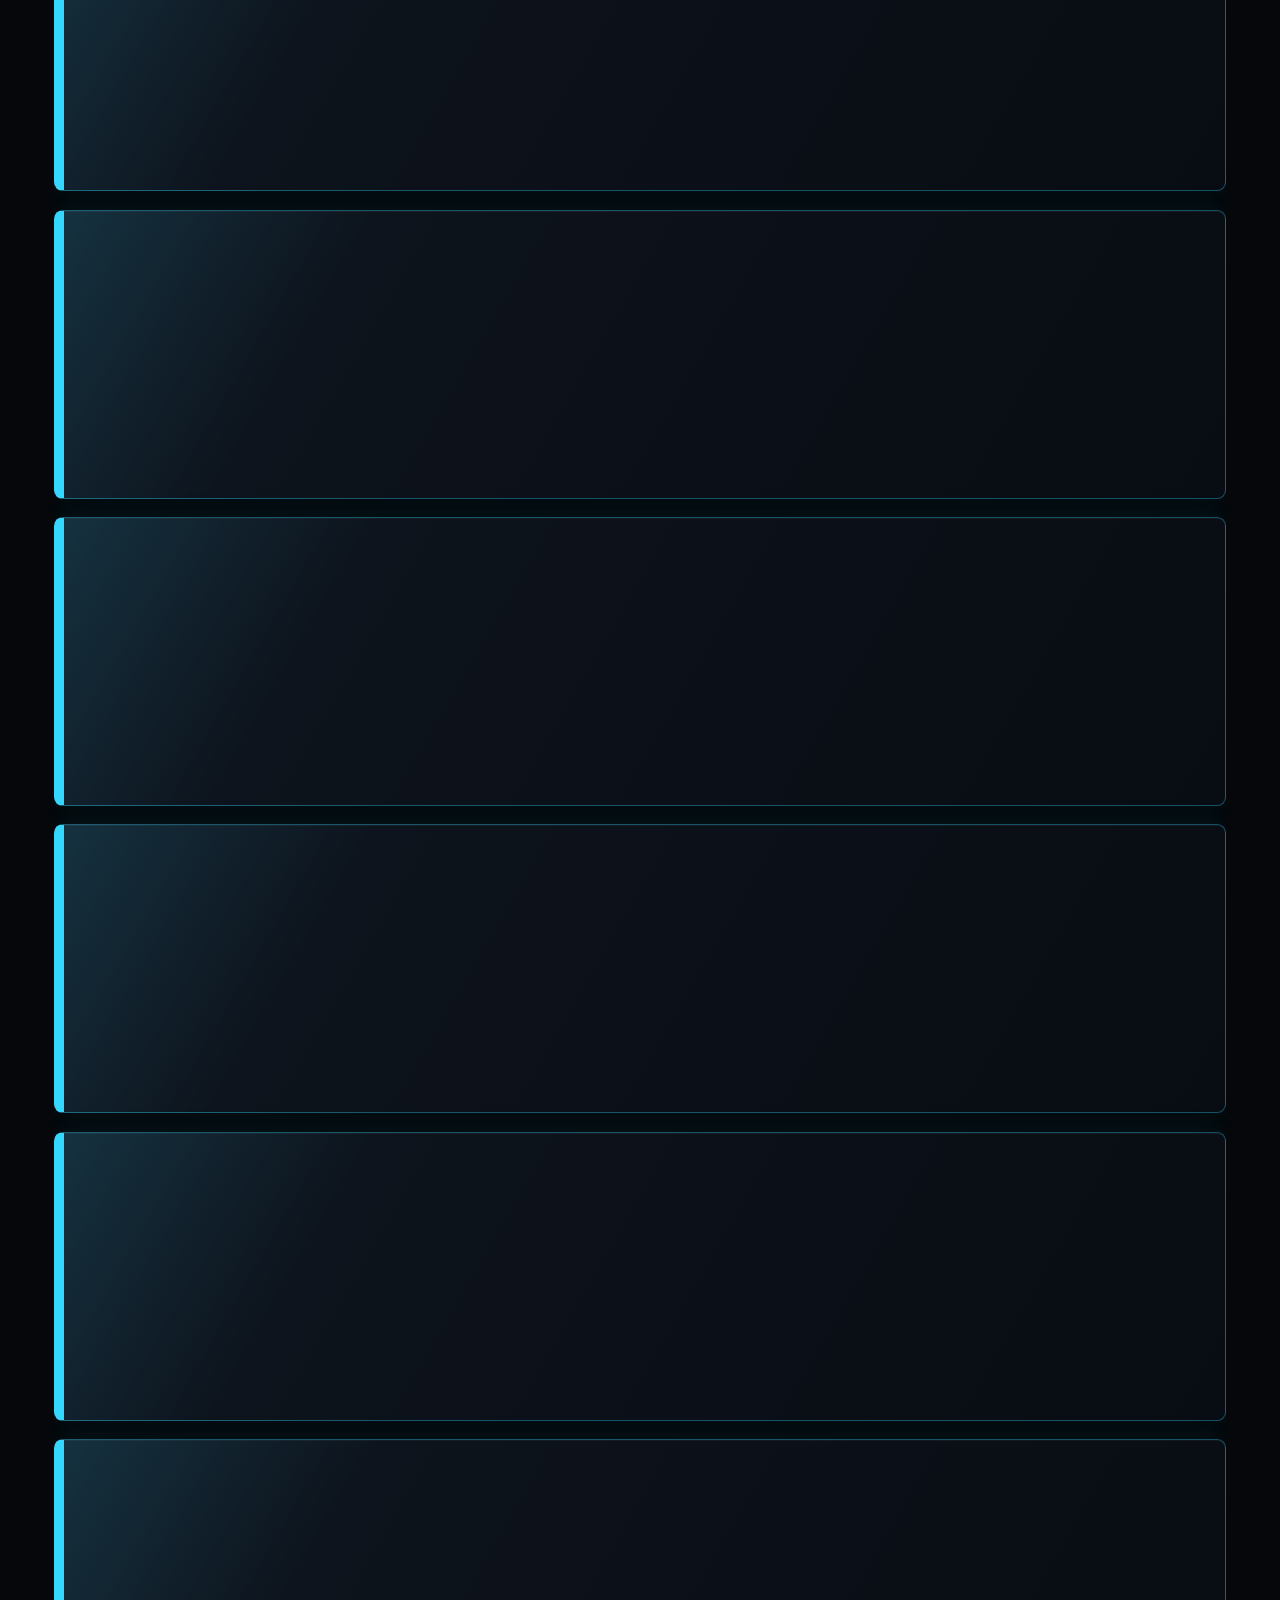
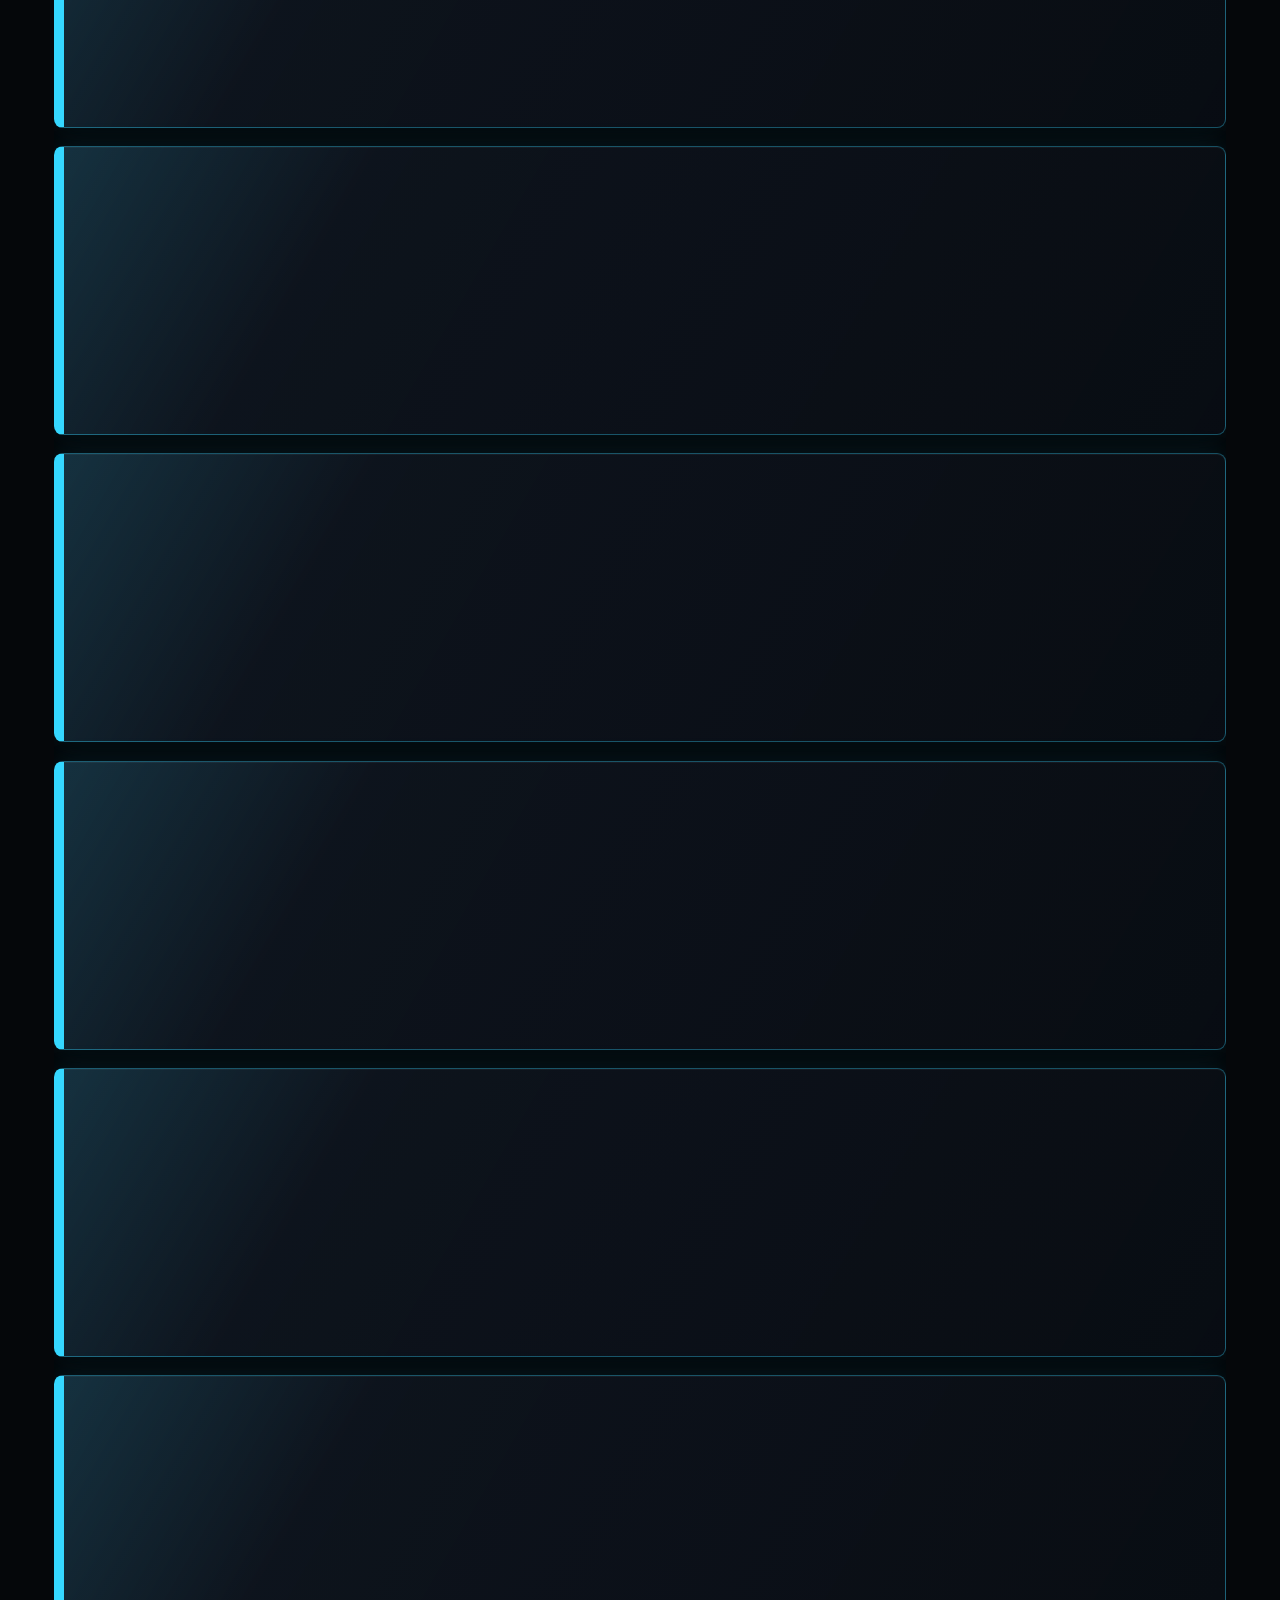
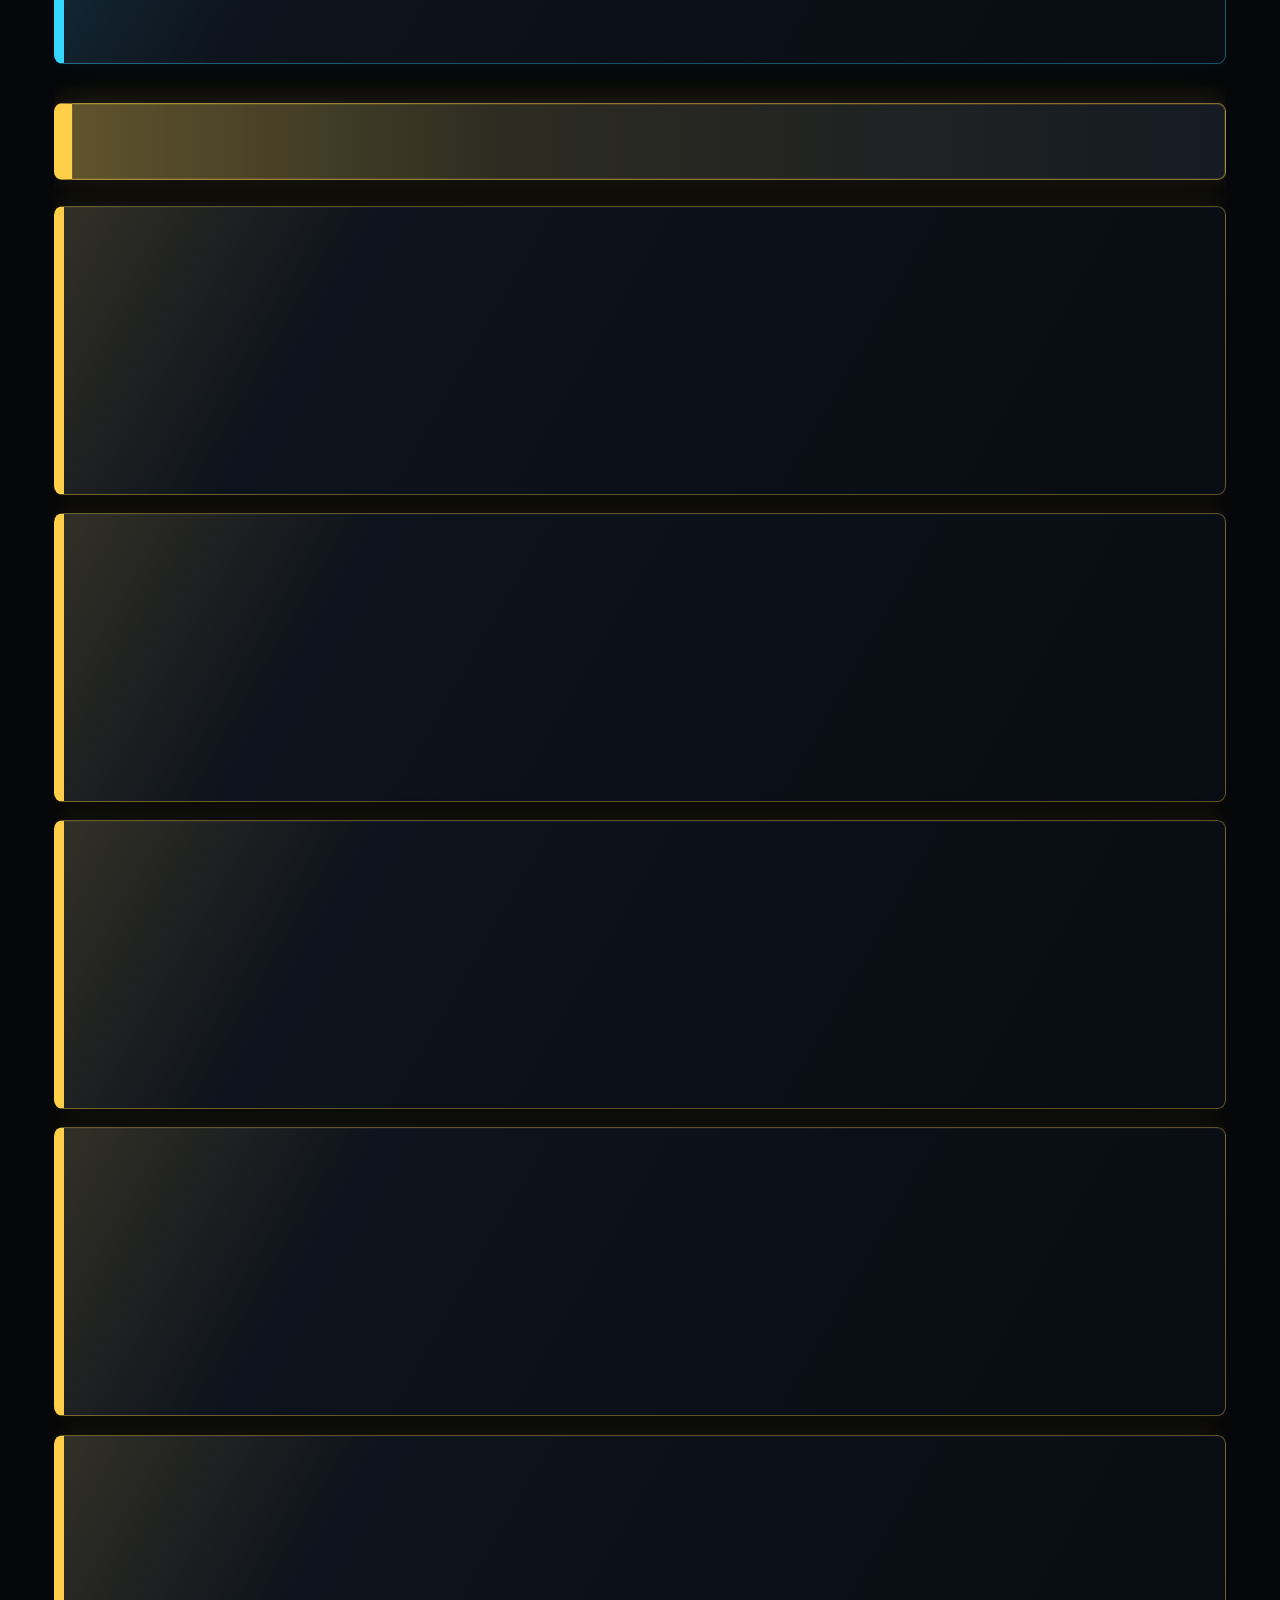
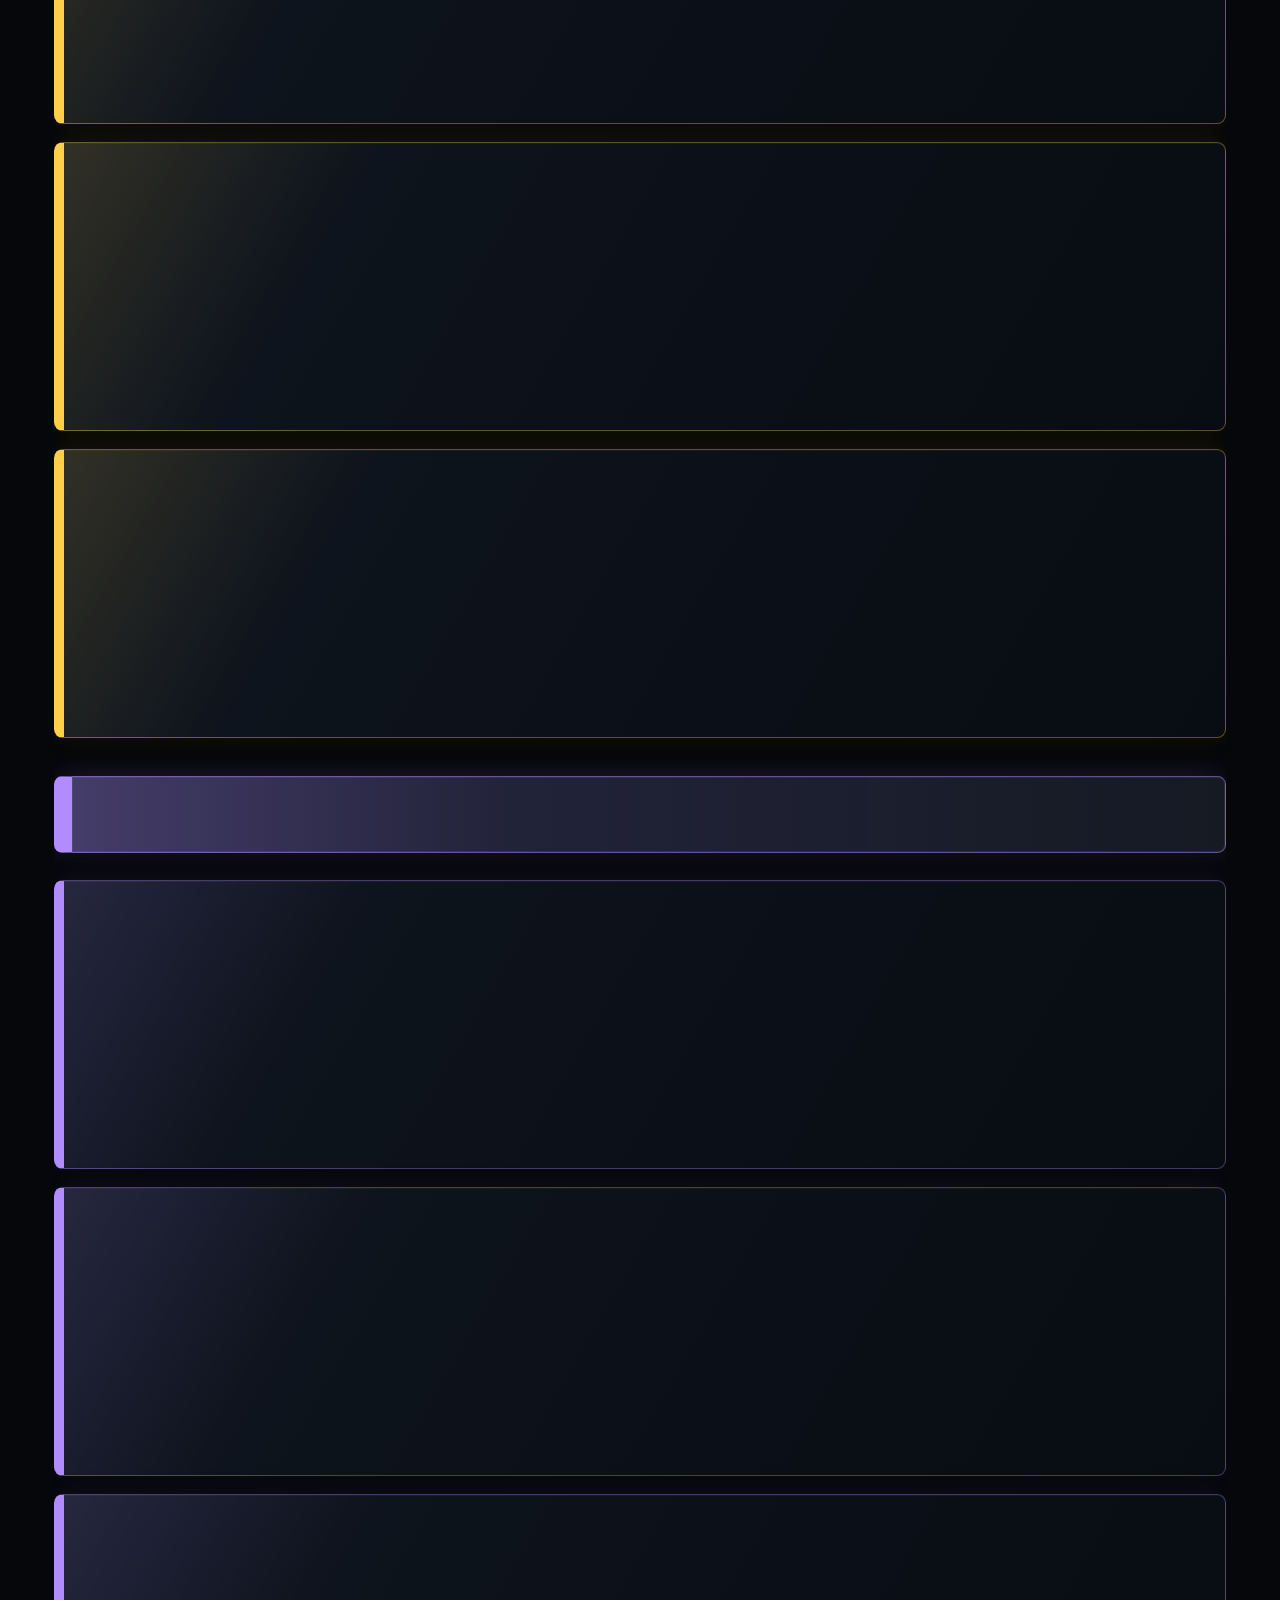
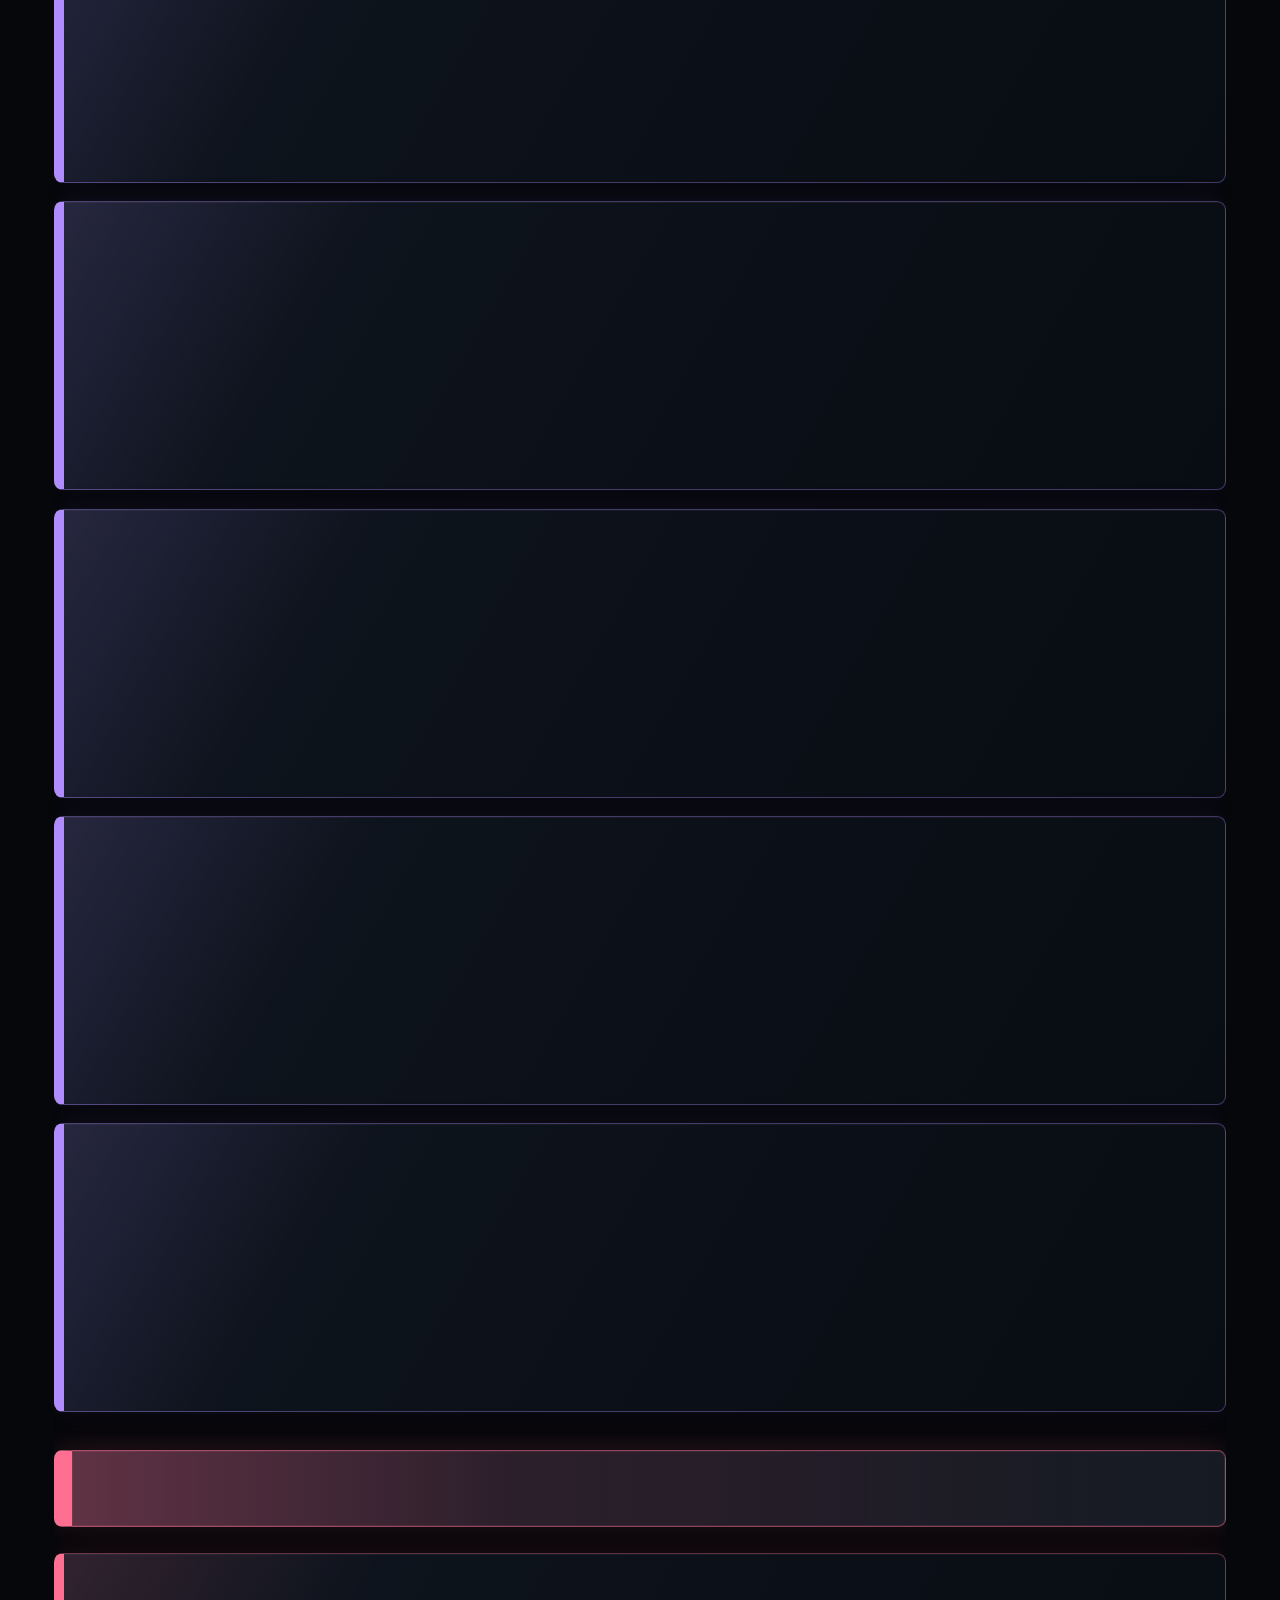
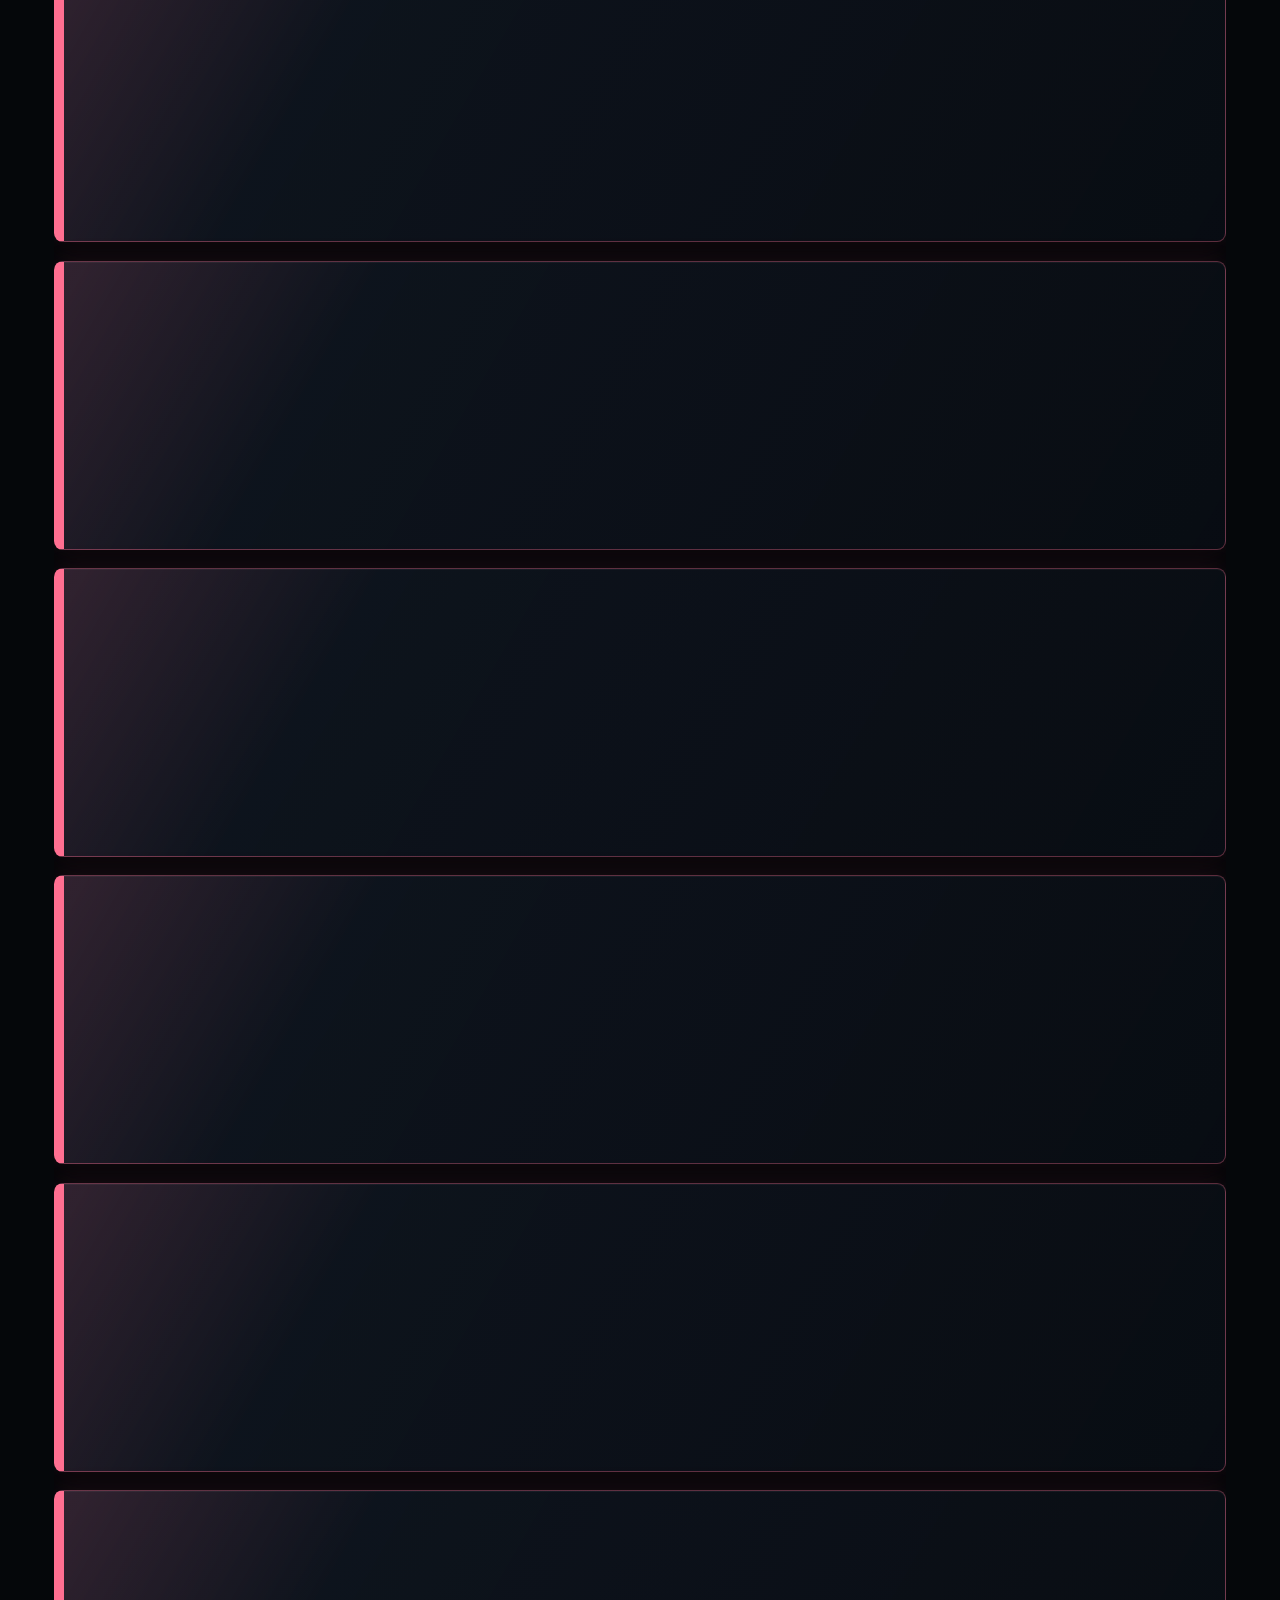
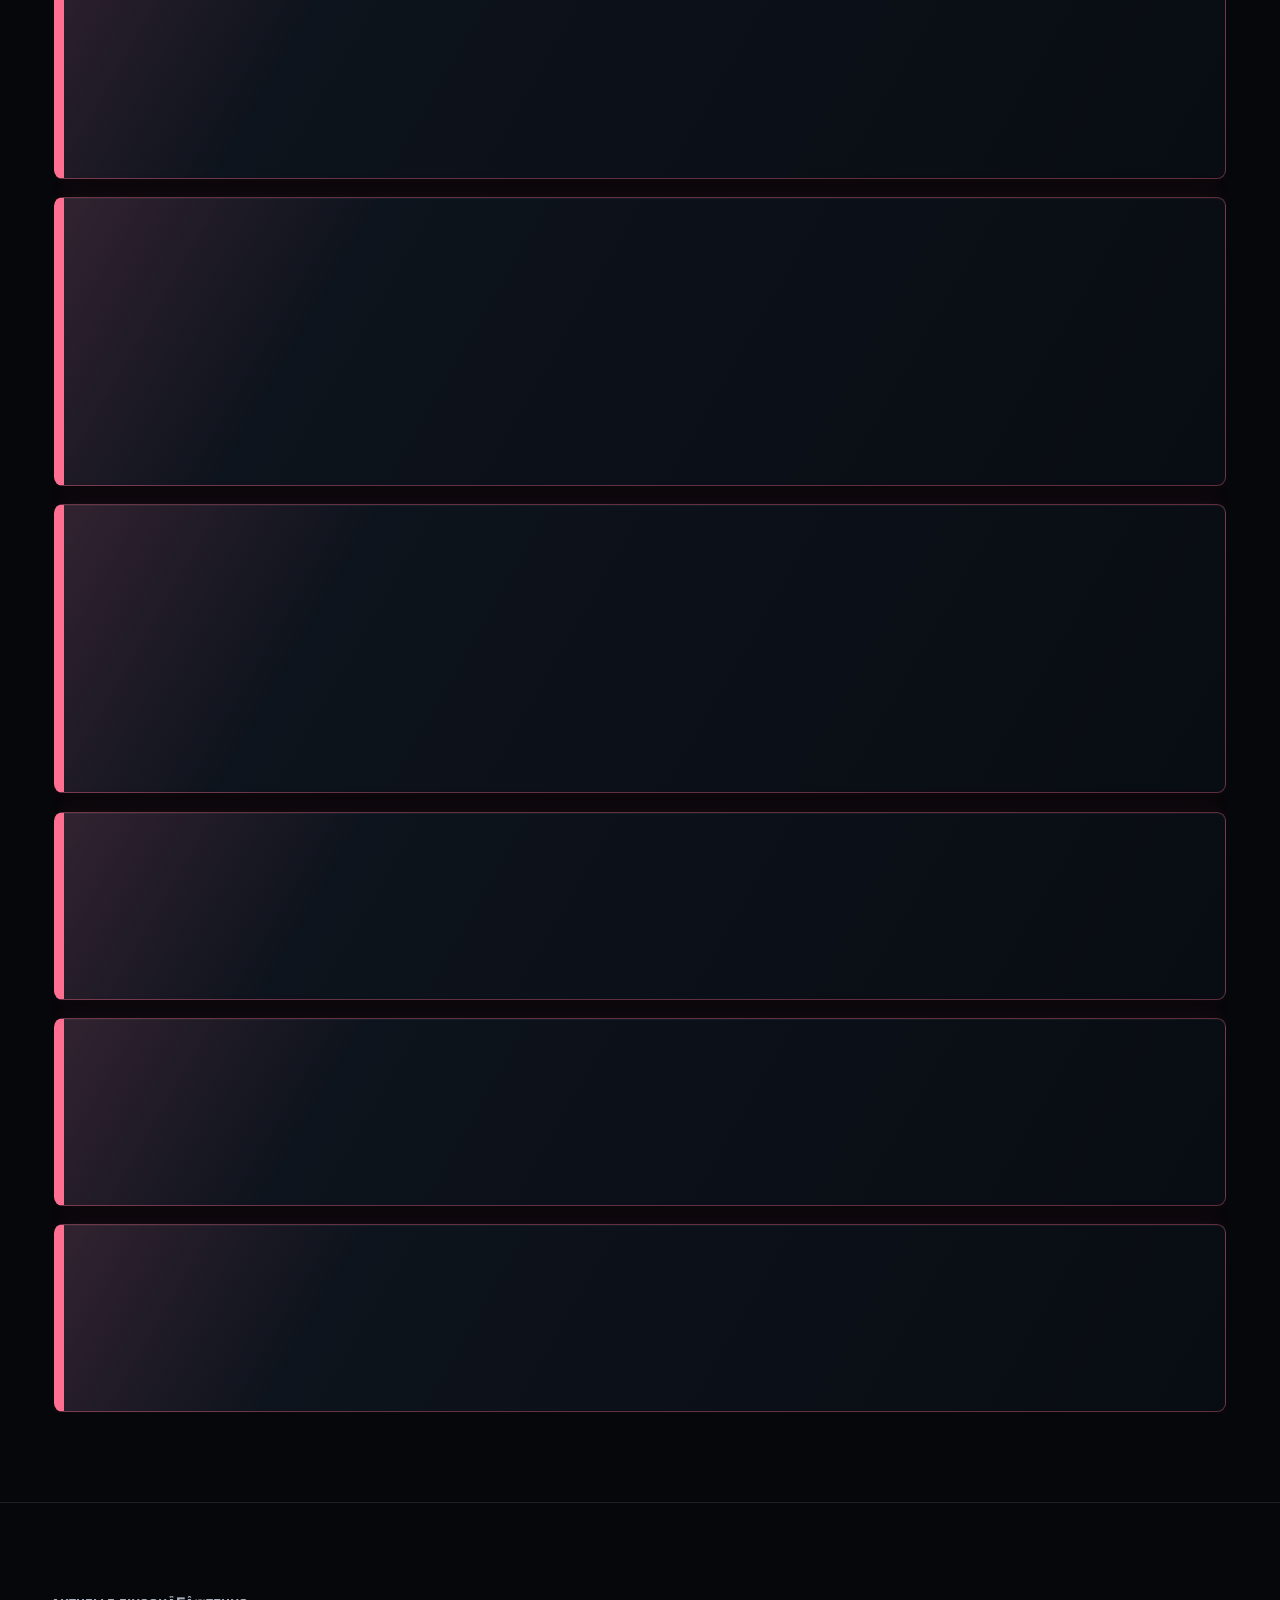
==== commit 98a3177a: "chore: auto update site info" ====
--- a/New project 2/index.html
+++ b/New project 2/index.html
@@ -7,14 +7,14 @@
     ><link rel="stylesheet" href="styles.css?v=20260512-official1"><link rel="stylesheet" href="meta-overrides.css?v=20260512-official1"></head><body><header class="site-header"><a class="brand" href="#top" aria-label="Loadout Lab Startseite"><span class="brand-mark">LL</span><span>Loadout Lab</span></a><nav class="top-nav" aria-label="Hauptnavigation"><a href="#loadouts">Tierlist</a><a href="#intel">MW4</a><a href="#updates">Updates</a></nav></header><main id="top"><section id="loadouts" class="section loadout-section tier-first"><div class="section-heading"><p class="eyebrow">Meta Tierlist</p><h1 id="tierTitle">Warzone Ranked Meta Tierlist</h1><p id="tierDescription">
             Suche nach BO7-Waffen, Klasse oder Rolle. Die Liste gruppiert Builds
             nach Meta-Stufe und zeigt Pick-Rate, Handhabung, Code und AufsÃƒÂ¤tze.
-          </p><p class="updated-note">Aktualisiert: 10. Juni 2026 um 13:03 MESZ</p></div><div class="today-strip" aria-label="Heute wichtig"><article><span>Heute wichtig</span><strong>Season 03 Reloaded</strong><p>Season 04 ist live: Meta-Liste, Ranked-EinschÃƒÂ¤tzung und Update-Infos sind auf den 4. Juni aktualisiert.</p></article><article><span>Meta bewegt sich</span><strong>Buffs & Nerfs</strong><p>DS20 Mirage ist laut WZStats aktuell #1, gefolgt von Carbon 57, MXR-17, Dravec 45, AK-27 und Kogot-7. A-Tier startet jetzt fortlaufend bei #7.</p></article><article><span>Weiter grinden</span><strong>Camos & Challenges</strong><p>Tarnungen sind nach Modus und Kategorie getrennt, inklusive Herausforderung.</p></article></div><div class="mode-switch primary-mode-switch" aria-label="Hauptansicht auswÃƒÂ¤hlen"><button class="mode-button update-mode-button" data-mode="updates" type="button">Updates</button><button class="mode-button mw4-mode-button" data-mode="mw4-info" type="button">MW4 Infos & GerÃƒÂ¼chte</button><button class="mode-button season-mode-button season4-mode-button" data-mode="season4-info" type="button">Season 4</button></div><div class="mode-switch secondary-mode-switch" aria-label="Metaansicht auswÃƒÂ¤hlen"><button class="mode-button active" data-mode="warzone-ranked" type="button">Warzone Meta</button><button class="mode-button" data-mode="bo7-ranked" type="button">Black Ops 7 Meta</button><button class="mode-button camo-mode-button" data-mode="camos" type="button">Tarnungen</button></div><div class="content-tabs" id="contentTabs" aria-label="Ansicht auswÃƒÂ¤hlen"><button class="content-tab active" data-tab="weapons" type="button">Meta Waffen</button><button class="content-tab" data-tab="maps" type="button">Maps</button></div><div class="tab-panel active" data-panel="weapons"><div class="weapon-dashboard"><div class="controls" aria-label="Loadout Werkzeuge"><label class="search-box"><span>Suche</span><input id="loadoutSearch" type="search" placeholder="z. B. AK-27, Kogot-7, Ranked"></label><label class="select-box"><span>Sortieren</span><select id="sortSelect"><option value="score">Meta Score</option><option value="pick">Pick-Rate</option><option value="name">Name</option><option value="range">Reichweite</option></select></label></div><div class="toolbar" id="filterToolbar" aria-label="Loadout Filter"></div><div class="meta-patch-summary" id="metaPatchSummary"></div><div class="weapon-compare-panel" id="weaponComparePanel" aria-label="Meta Vergleich"></div><p class="result-count" id="resultCount" aria-live="polite"></p><div class="loadout-grid" id="loadoutGrid"></div></div></div><div id="maps" class="tab-panel maps-section" data-panel="maps" hidden><div class="map-panel"><p class="eyebrow">Map Control</p><h2 id="mapsTitle">Ranked Maps</h2><p id="mapsDescription"></p><ul class="callout-list" id="mapNotes"></ul><div class="map-insight"><div><span>Top Landing Spots</span><ol id="hotspotRank"></ol></div><div><span>Heatmap</span><div class="heat-legend" aria-label="Heatmap Legende"><i></i><p>Je grÃƒÂ¶ÃƒÅ¸er und heller der Spot, desto hÃƒÂ¶her der Landing-Anteil.</p></div></div></div></div><div class="map-board"><div class="map-board-header"><span id="mapsKicker">Rotation</span><strong id="mapsSummary">0 Maps</strong></div><div class="map-tabs" id="mapTabs" aria-label="Warzone Ranked Map auswÃƒÂ¤hlen"></div><div class="map-mode-grid" id="mapModeGrid"></div><ul class="source-list"><li><a href="https://www.callofduty.com/patchnotes/2026/04/call-of-duty-bo7-warzone-season-03-patch-notes?pubDate=20260402" target="_blank" rel="noreferrer">Warzone Ranked Patch Notes</a></li><li><a href="https://support.activision.com/black-ops-7/articles/black-ops-7-ranked-play" target="_blank" rel="noreferrer">BO7 Ranked Play Support</a></li><li><a href="https://dotesports.com/call-of-duty/news/black-ops-7-ranked-play-maps-and-modes" target="_blank" rel="noreferrer">BO7 Season 3 Map Pool</a></li></ul></div></div><div class="tab-panel camos-section" data-panel="camos" hidden><div class="camo-header"><div><p class="eyebrow">Camo Board</p><h2>Tarnungen & Mastery</h2><p>
+          </p><p class="updated-note">Aktualisiert: 10. Juni 2026 um 16:29 MESZ</p></div><div class="today-strip" aria-label="Heute wichtig"><article><span>Heute wichtig</span><strong>Season 03 Reloaded</strong><p>Season 04 ist live: Meta-Liste, Ranked-EinschÃƒÂ¤tzung und Update-Infos sind auf den 4. Juni aktualisiert.</p></article><article><span>Meta bewegt sich</span><strong>Buffs & Nerfs</strong><p>DS20 Mirage ist laut WZStats aktuell #1, gefolgt von Carbon 57, MXR-17, Dravec 45, AK-27 und Kogot-7. A-Tier startet jetzt fortlaufend bei #7.</p></article><article><span>Weiter grinden</span><strong>Camos & Challenges</strong><p>Tarnungen sind nach Modus und Kategorie getrennt, inklusive Herausforderung.</p></article></div><div class="mode-switch primary-mode-switch" aria-label="Hauptansicht auswÃƒÂ¤hlen"><button class="mode-button update-mode-button" data-mode="updates" type="button">Updates</button><button class="mode-button mw4-mode-button" data-mode="mw4-info" type="button">MW4 Infos & GerÃƒÂ¼chte</button><button class="mode-button season-mode-button season4-mode-button" data-mode="season4-info" type="button">Season 4</button></div><div class="mode-switch secondary-mode-switch" aria-label="Metaansicht auswÃƒÂ¤hlen"><button class="mode-button active" data-mode="warzone-ranked" type="button">Warzone Meta</button><button class="mode-button" data-mode="bo7-ranked" type="button">Black Ops 7 Meta</button><button class="mode-button camo-mode-button" data-mode="camos" type="button">Tarnungen</button></div><div class="content-tabs" id="contentTabs" aria-label="Ansicht auswÃƒÂ¤hlen"><button class="content-tab active" data-tab="weapons" type="button">Meta Waffen</button><button class="content-tab" data-tab="maps" type="button">Maps</button></div><div class="tab-panel active" data-panel="weapons"><div class="weapon-dashboard"><div class="controls" aria-label="Loadout Werkzeuge"><label class="search-box"><span>Suche</span><input id="loadoutSearch" type="search" placeholder="z. B. AK-27, Kogot-7, Ranked"></label><label class="select-box"><span>Sortieren</span><select id="sortSelect"><option value="score">Meta Score</option><option value="pick">Pick-Rate</option><option value="name">Name</option><option value="range">Reichweite</option></select></label></div><div class="toolbar" id="filterToolbar" aria-label="Loadout Filter"></div><div class="meta-patch-summary" id="metaPatchSummary"></div><div class="weapon-compare-panel" id="weaponComparePanel" aria-label="Meta Vergleich"></div><p class="result-count" id="resultCount" aria-live="polite"></p><div class="loadout-grid" id="loadoutGrid"></div></div></div><div id="maps" class="tab-panel maps-section" data-panel="maps" hidden><div class="map-panel"><p class="eyebrow">Map Control</p><h2 id="mapsTitle">Ranked Maps</h2><p id="mapsDescription"></p><ul class="callout-list" id="mapNotes"></ul><div class="map-insight"><div><span>Top Landing Spots</span><ol id="hotspotRank"></ol></div><div><span>Heatmap</span><div class="heat-legend" aria-label="Heatmap Legende"><i></i><p>Je grÃƒÂ¶ÃƒÅ¸er und heller der Spot, desto hÃƒÂ¶her der Landing-Anteil.</p></div></div></div></div><div class="map-board"><div class="map-board-header"><span id="mapsKicker">Rotation</span><strong id="mapsSummary">0 Maps</strong></div><div class="map-tabs" id="mapTabs" aria-label="Warzone Ranked Map auswÃƒÂ¤hlen"></div><div class="map-mode-grid" id="mapModeGrid"></div><ul class="source-list"><li><a href="https://www.callofduty.com/patchnotes/2026/04/call-of-duty-bo7-warzone-season-03-patch-notes?pubDate=20260402" target="_blank" rel="noreferrer">Warzone Ranked Patch Notes</a></li><li><a href="https://support.activision.com/black-ops-7/articles/black-ops-7-ranked-play" target="_blank" rel="noreferrer">BO7 Ranked Play Support</a></li><li><a href="https://dotesports.com/call-of-duty/news/black-ops-7-ranked-play-maps-and-modes" target="_blank" rel="noreferrer">BO7 Season 3 Map Pool</a></li></ul></div></div><div class="tab-panel camos-section" data-panel="camos" hidden><div class="camo-header"><div><p class="eyebrow">Camo Board</p><h2>Tarnungen & Mastery</h2><p>
                 ÃƒÅ“bersicht fÃƒÂ¼r besondere BO7- und Warzone-Tarnungen, inklusive Kategorie,
                 Status und Challenge-Hinweis zum Freischalten.
               </p></div><div class="camo-summary"><span id="camoCount">0</span><p>Tarnungen</p></div></div><div class="camo-progress-strip" aria-label="Tarnungsfortschritt"><article><span>Basis</span><strong>Kill-Meilensteine</strong><p>Erst Basis-Tarnungen einer Waffe abschlieÃƒÅ¸en.</p></article><article><span>Spezial</span><strong>Mini-Challenges</strong><p>Danach waffenspezifische Aufgaben erledigen.</p></article><article><span>Mastery</span><strong>Langzeit-Grind</strong><p>Finale Camos ÃƒÂ¼ber vollstÃƒÂ¤ndige Kategorien freischalten.</p></article></div><div class="camo-filter" id="camoFilter" aria-label="Tarnungen filtern"><button class="filter-button active" data-camo="Warzone" type="button">Warzone</button><button class="filter-button" data-camo="Multiplayer" type="button">Multiplayer</button><button class="filter-button" data-camo="Zombies" type="button">Zombies</button><button class="filter-button" data-camo="Endgame" type="button">Endgame</button></div><div class="camo-filter camo-category-filter" id="camoCategoryFilter" aria-label="Tarnungs-Kategorie filtern"><button class="filter-button active" data-camo-category="Military" type="button">Basis Tarnungen</button><button class="filter-button" data-camo-category="Special" type="button">Spezial Tarnungen</button><button class="filter-button" data-camo-category="Mastery" type="button">Mastery Tarnungen</button></div><div class="camo-grid" id="camoGrid"></div></div><div class="tab-panel mode-info-section" data-panel="mode-info" hidden><div class="mode-info-hero"><div><p class="eyebrow">Spielmodi</p><h2 id="modeInfoTitle">Multiplayer</h2><p id="modeInfoDescription"></p></div><span id="modeInfoKicker">BO7</span></div><div class="mode-info-tabs" id="modeInfoTabs" aria-label="Spielmodus auswÃƒÂ¤hlen" hidden><button class="filter-button active" data-mode-info="multiplayer" type="button">Multiplayer</button><button class="filter-button" data-mode-info="warzone" type="button">Warzone</button><button class="filter-button" data-mode-info="zombies" type="button">Zombies</button><button class="filter-button" data-mode-info="endgame" type="button">Endgame</button></div><div class="mode-info-layout"><article class="mode-info-main"><img id="modeInfoImage" src="https://imgs.callofduty.com/content/dam/atvi/callofduty/cod-touchui/blog/seasons/blackops7/season-03/maps/mp/BO7_S3_Maps_Plaza.webp" alt="Black Ops 7 Multiplayer Map Plaza" loading="lazy"><div class="mode-info-body"><div class="mode-info-stat-grid" id="modeInfoStats"></div><section class="mode-update-box" aria-label="NÃƒÂ¤chstes Update"><div><span>NÃƒÂ¤chstes Update</span><strong id="modeInfoUpdateTime"></strong></div><p id="modeInfoUpdateSummary"></p></section><div class="mode-info-card-grid" id="modeInfoCards"></div><div class="mode-image-gallery" id="modeInfoGallery"></div></div></article><aside class="mode-info-side"><h3>Einordnung</h3><ul class="callout-list" id="modeInfoTips"></ul><div class="official-note"><strong>Hinweis:</strong>
                 Infos sind fÃƒÂ¼r Loadout Lab zusammengefasst und werden mit offiziellen Season- und Patch-Updates abgeglichen.
               </div></aside></div></div><div class="tab-panel updates-section" data-panel="updates" hidden><div class="updates-hero"><div><p class="eyebrow">Update Radar</p><h2>Offizielle Call of Duty Updates</h2><p>
                 Nur bestÃƒÂ¤tigte Meldungen aus offiziellen Call-of-Duty-Quellen. Klicke eine Karte an, um die kompakte Zusammenfassung zu ÃƒÂ¶ffnen.
-              </p></div><span>Stand: 10. Juni 2026 um 13:03 MESZ</span></div><div class="update-priority-grid" aria-label="Schnelle Update ÃƒÅ“bersicht"><article><span>Aktuell</span><strong>Call of Duty: Black Ops 7 Season 04 Patch Notes</strong><p>3. Juni 2026: Season 04 introduces another massive season of content. Take on Operation Wall Breaker in Endgame, deploy across five new and remastered Multiplayer Maps, fight off the horde in the new Rogue Run game mode in Zombies, and much more arriving tomorrow, June 4th!</p></article><article><span>Geprueft</span><strong>Automatisch aktualisiert</strong><p>Offizielle Quellen wurden am 6. Juni 2026 um 14:18 MESZ geprueft.</p></article><article><span>Weitere Updates</span><strong>Call of Duty: Warzone Season 04 Patch Notes</strong><p>3. Juni 2026: With Season 04 now live, weÃ¢â‚¬â„¢re building on our anti-cheat systems to better protect players and ensure fair matches across all platforms. The following security measures are now enabled and actively enforced in-game.</p></article></div><div class="mode-info-tabs update-mode-tabs" id="updateModeTabs" aria-label="Update-Kategorie auswÃƒÂ¤hlen"><button class="filter-button active" data-update-view="all" type="button">Alle Updates</button><button class="filter-button" data-update-view="warzone" type="button">Warzone</button><button class="filter-button" data-update-view="multiplayer" type="button">Multiplayer</button><button class="filter-button" data-update-view="zombies" type="button">Zombies</button><button class="filter-button" data-update-view="endgame" type="button">Endgame</button></div><div class="update-mode-panel" id="updateModePanel" hidden><div class="mode-info-hero"><div><p class="eyebrow">Modus Update</p><h2 id="updateModeTitle"></h2><p id="updateModeDescription"></p></div><span id="updateModeKicker"></span></div><div class="mode-info-layout"><article class="mode-info-main"><img id="updateModeImage" src="https://imgs.callofduty.com/content/dam/atvi/callofduty/cod-touchui/patchnotes/body/bo7/wz/s03/Big-Map-Rotation.jpg" alt="Warzone Big Map Rotation" loading="lazy"><div class="mode-info-body"><div class="mode-info-stat-grid" id="updateModeStats"></div><section class="mode-update-box" aria-label="NÃƒÂ¤chstes Update"><div><span>NÃƒÂ¤chstes Update</span><strong id="updateModeUpdateTime"></strong></div><p id="updateModeUpdateSummary"></p></section><div class="mode-info-card-grid" id="updateModeCards"></div><div class="mode-image-gallery" id="updateModeGallery"></div></div></article><aside class="mode-info-side"><h3>Einordnung</h3><ul class="callout-list" id="updateModeTips"></ul></aside></div></div><div class="update-board">
+              </p></div><span>Stand: 10. Juni 2026 um 16:29 MESZ</span></div><div class="update-priority-grid" aria-label="Schnelle Update ÃƒÅ“bersicht"><article><span>Aktuell</span><strong>Call of Duty: Black Ops 7 Season 04 Patch Notes</strong><p>3. Juni 2026: Season 04 introduces another massive season of content. Take on Operation Wall Breaker in Endgame, deploy across five new and remastered Multiplayer Maps, fight off the horde in the new Rogue Run game mode in Zombies, and much more arriving tomorrow, June 4th!</p></article><article><span>Geprueft</span><strong>Automatisch aktualisiert</strong><p>Offizielle Quellen wurden am 6. Juni 2026 um 14:18 MESZ geprueft.</p></article><article><span>Weitere Updates</span><strong>Call of Duty: Warzone Season 04 Patch Notes</strong><p>3. Juni 2026: With Season 04 now live, weÃ¢â‚¬â„¢re building on our anti-cheat systems to better protect players and ensure fair matches across all platforms. The following security measures are now enabled and actively enforced in-game.</p></article></div><div class="mode-info-tabs update-mode-tabs" id="updateModeTabs" aria-label="Update-Kategorie auswÃƒÂ¤hlen"><button class="filter-button active" data-update-view="all" type="button">Alle Updates</button><button class="filter-button" data-update-view="warzone" type="button">Warzone</button><button class="filter-button" data-update-view="multiplayer" type="button">Multiplayer</button><button class="filter-button" data-update-view="zombies" type="button">Zombies</button><button class="filter-button" data-update-view="endgame" type="button">Endgame</button></div><div class="update-mode-panel" id="updateModePanel" hidden><div class="mode-info-hero"><div><p class="eyebrow">Modus Update</p><h2 id="updateModeTitle"></h2><p id="updateModeDescription"></p></div><span id="updateModeKicker"></span></div><div class="mode-info-layout"><article class="mode-info-main"><img id="updateModeImage" src="https://imgs.callofduty.com/content/dam/atvi/callofduty/cod-touchui/patchnotes/body/bo7/wz/s03/Big-Map-Rotation.jpg" alt="Warzone Big Map Rotation" loading="lazy"><div class="mode-info-body"><div class="mode-info-stat-grid" id="updateModeStats"></div><section class="mode-update-box" aria-label="NÃƒÂ¤chstes Update"><div><span>NÃƒÂ¤chstes Update</span><strong id="updateModeUpdateTime"></strong></div><p id="updateModeUpdateSummary"></p></section><div class="mode-info-card-grid" id="updateModeCards"></div><div class="mode-image-gallery" id="updateModeGallery"></div></div></article><aside class="mode-info-side"><h3>Einordnung</h3><ul class="callout-list" id="updateModeTips"></ul></aside></div></div><div class="update-board">
             <a class="update-card official" href="https://www.callofduty.com/patchnotes/2026/06/call-of-duty-black-ops-7-season-04-patch-notes" target="_blank" rel="noreferrer">
                 <img src="https://imgs.callofduty.com/content/dam/atvi/callofduty/cod-touchui/patchnotes/body/bo7/mp/season-04/COD-BO7-S04-PATCH-NOTES-TOUT.jpg" alt="Call of Duty: Black Ops 7 Season 04 Patch Notes" loading="lazy">
               <div class="update-card-content">
@@ -150,7 +150,7 @@
         Loadout Lab ist ein fan-made COD Info Hub. Nicht offiziell mit Activision oder Call of Duty verbunden.
       </p><a href="#top">ZurÃƒÂ¼ck nach oben</a></footer>
     <script>
-      window.__loadoutLabMetaVersion = "auto-20260610110342";
+      window.__loadoutLabMetaVersion = "auto-20260610142942";
       (function () {
         const originalFetch = window.fetch ? window.fetch.bind(window) : null;
         if (!originalFetch) return;
@@ -171,22 +171,22 @@
         };
       }());
     </script>
-    <script src="script.js?v=auto-20260610110342" defer></script>
-    <script src="meta-fast.js?v=auto-20260610110342" defer></script>
-    <script src="mw4.js?v=auto-20260610110342" defer></script>
-    <script src="mw4-no-tabs.js?v=auto-20260610110342" defer></script>
-    <script src="season4.js?v=auto-20260610110342" defer></script>
-    <script src="site-ui.js?v=auto-20260610110342" defer></script>
-    <script src="loadout-lab-upgrades.js?v=auto-20260610110342" defer></script>
-    <script src="loadout-details-upgrades.js?v=auto-20260610110342" defer></script>
-    <script src="loadout-build-supplements.js?v=auto-20260610110342" defer></script>
-    <script src="loadout-filter-fix.js?v=auto-20260610110342" defer></script>
-    <script src="subnav-cleanup.js?v=auto-20260610110342" defer></script>
-    <script src="performance.js?v=auto-20260610110342" defer></script>
-    <script src="loadout-card-polish.js?v=auto-20260610110342" defer></script>
-    <script src="loadout-card-finalizer.js?v=auto-20260610110342" defer></script>
-    <script src="loadout-image-fix.js?v=auto-20260610110342" defer></script>
-    <script src="loadout-mobile-details-polish.js?v=auto-20260610110342" defer></script>
-    <script src="loadout-mobile-filter-close.js?v=auto-20260610110342" defer></script>
+    <script src="script.js?v=auto-20260610142942" defer></script>
+    <script src="meta-fast.js?v=auto-20260610142942" defer></script>
+    <script src="mw4.js?v=auto-20260610142942" defer></script>
+    <script src="mw4-no-tabs.js?v=auto-20260610142942" defer></script>
+    <script src="season4.js?v=auto-20260610142942" defer></script>
+    <script src="site-ui.js?v=auto-20260610142942" defer></script>
+    <script src="loadout-lab-upgrades.js?v=auto-20260610142942" defer></script>
+    <script src="loadout-details-upgrades.js?v=auto-20260610142942" defer></script>
+    <script src="loadout-build-supplements.js?v=auto-20260610142942" defer></script>
+    <script src="loadout-filter-fix.js?v=auto-20260610142942" defer></script>
+    <script src="subnav-cleanup.js?v=auto-20260610142942" defer></script>
+    <script src="performance.js?v=auto-20260610142942" defer></script>
+    <script src="loadout-card-polish.js?v=auto-20260610142942" defer></script>
+    <script src="loadout-card-finalizer.js?v=auto-20260610142942" defer></script>
+    <script src="loadout-image-fix.js?v=auto-20260610142942" defer></script>
+    <script src="loadout-mobile-details-polish.js?v=auto-20260610142942" defer></script>
+    <script src="loadout-mobile-filter-close.js?v=auto-20260610142942" defer></script>
   </body></html>
 
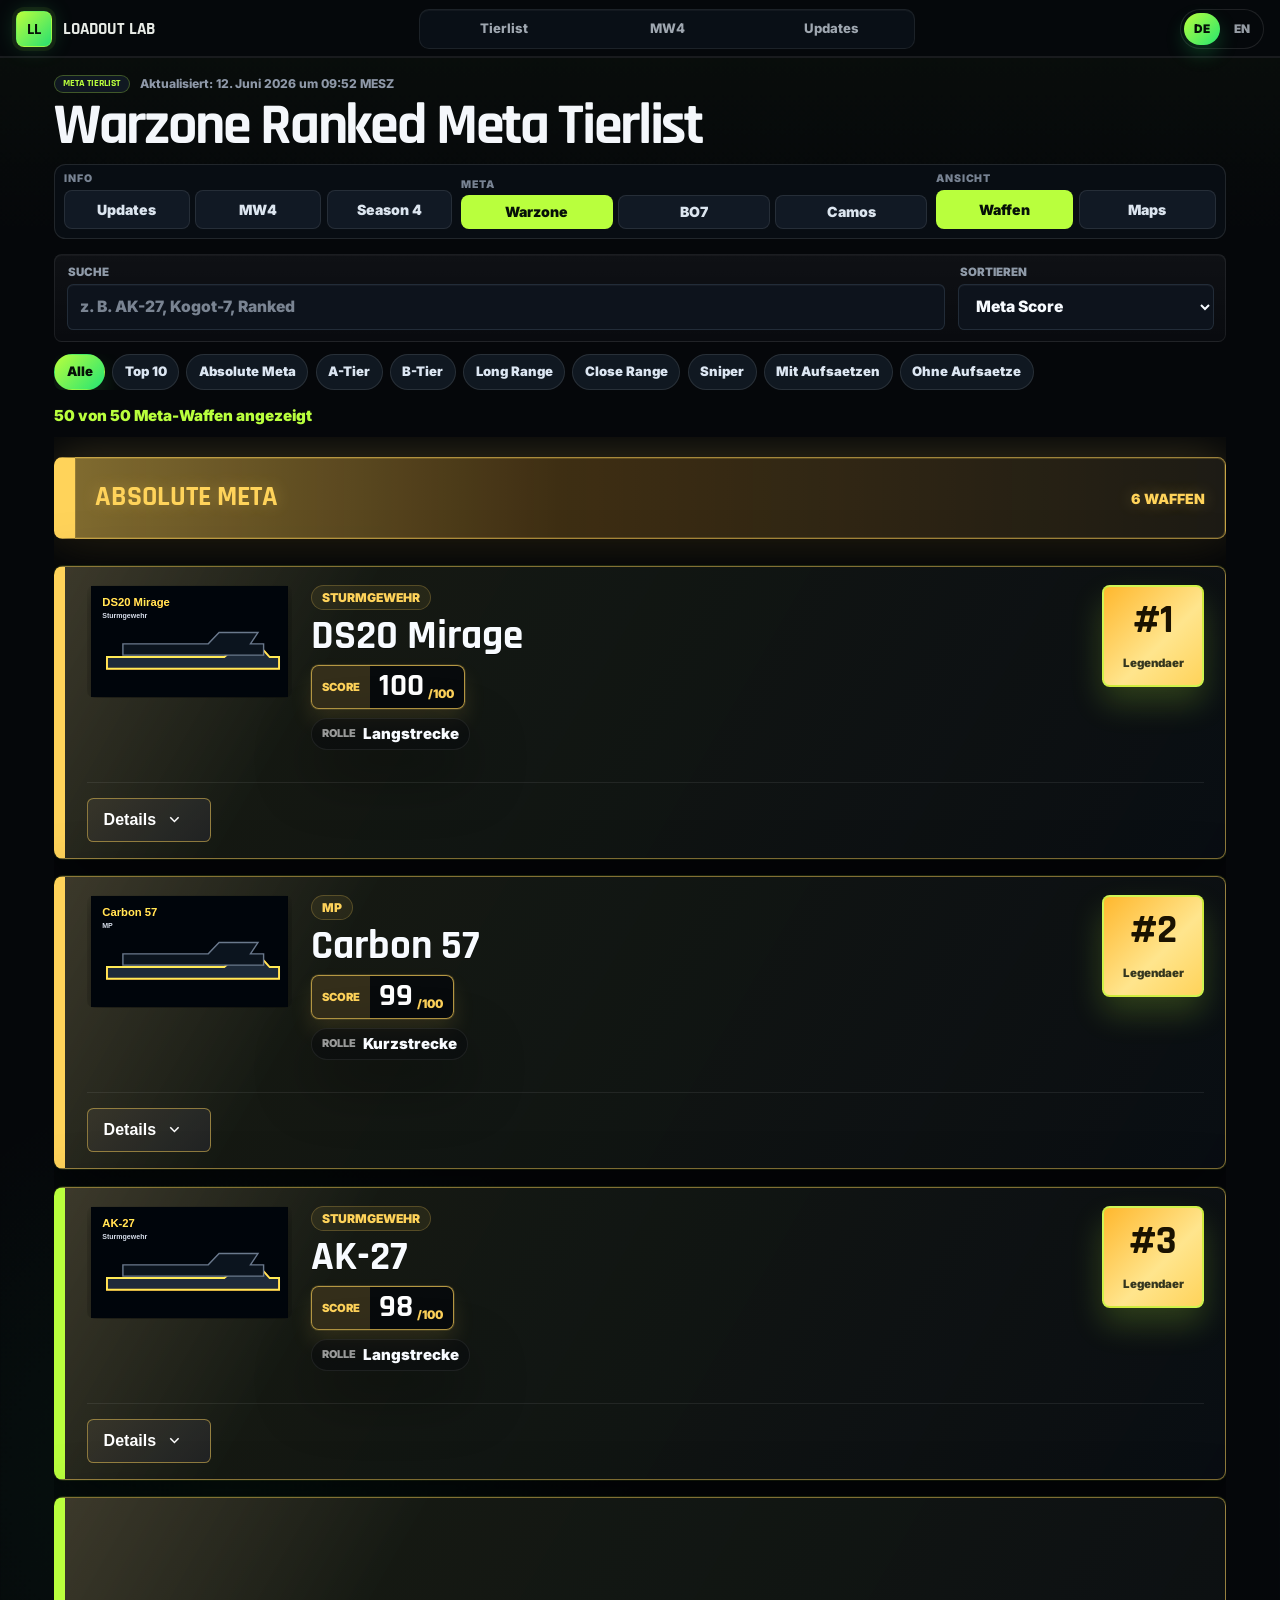
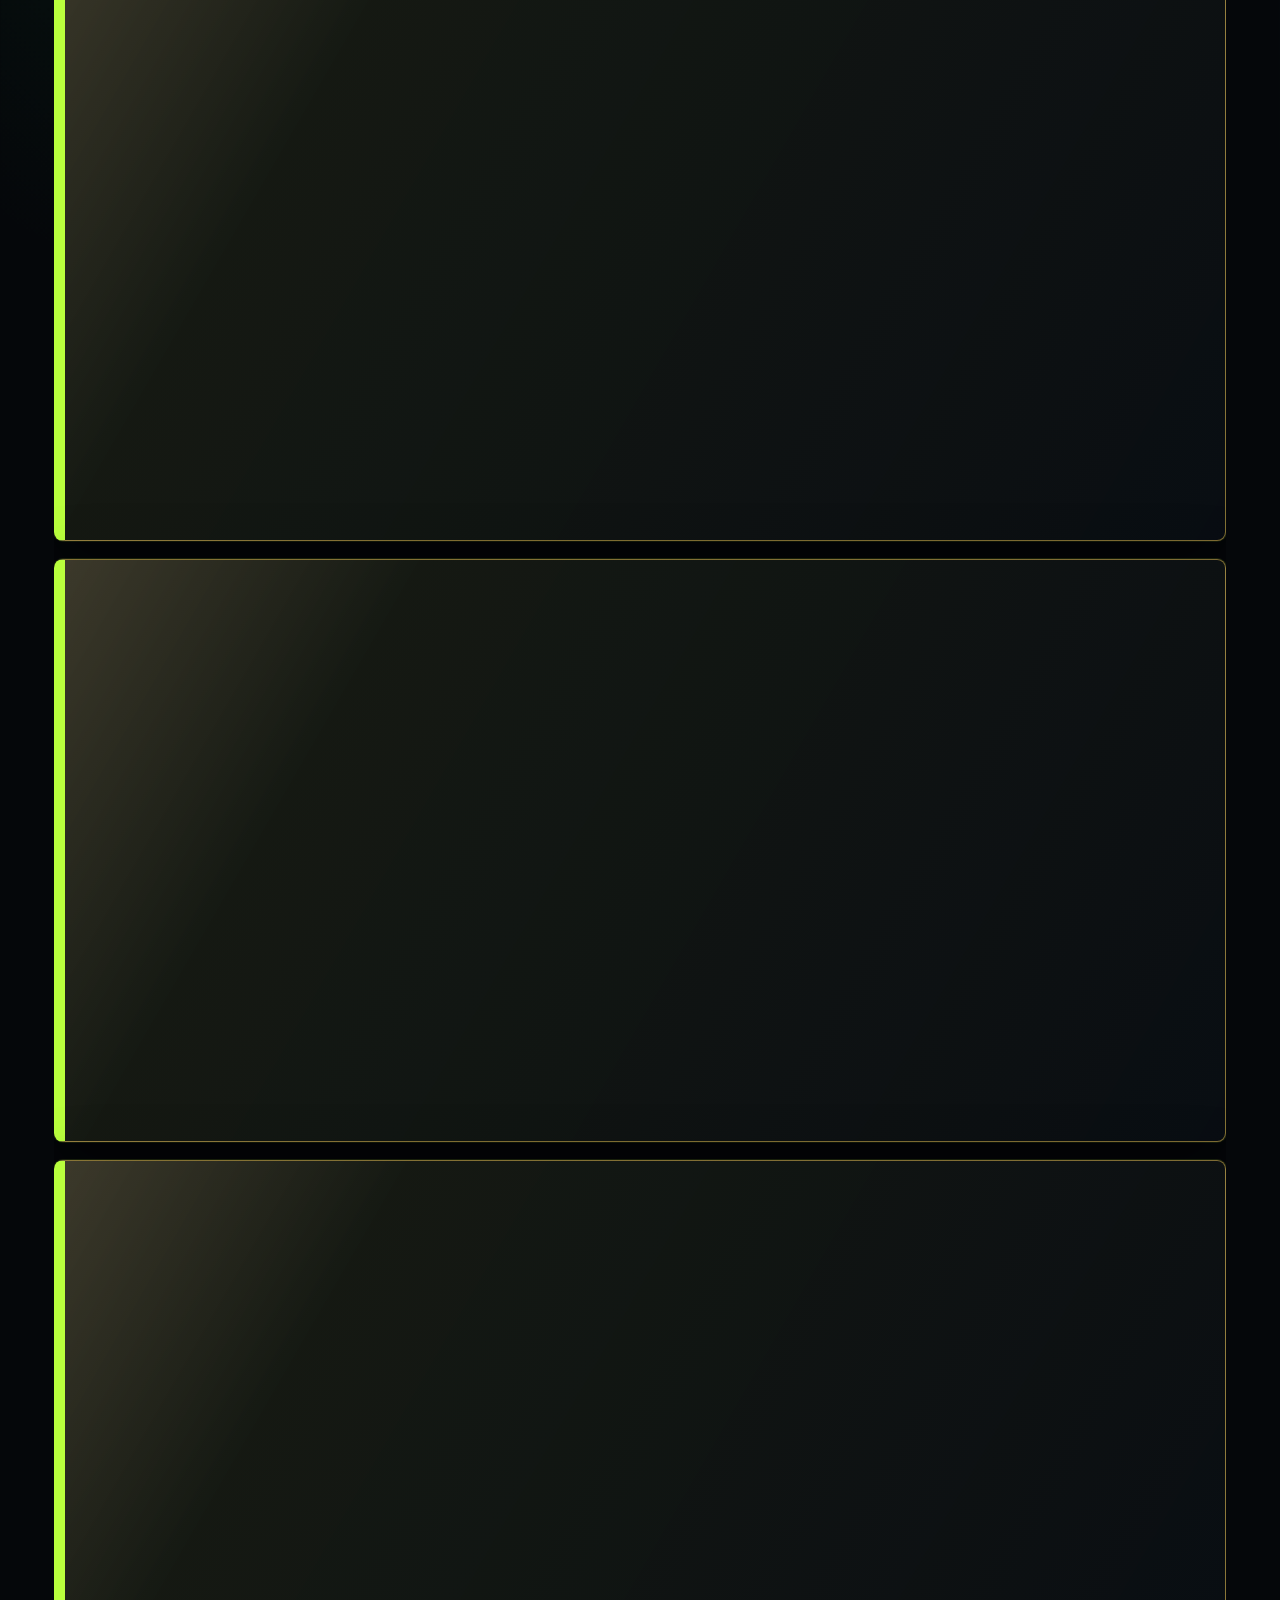
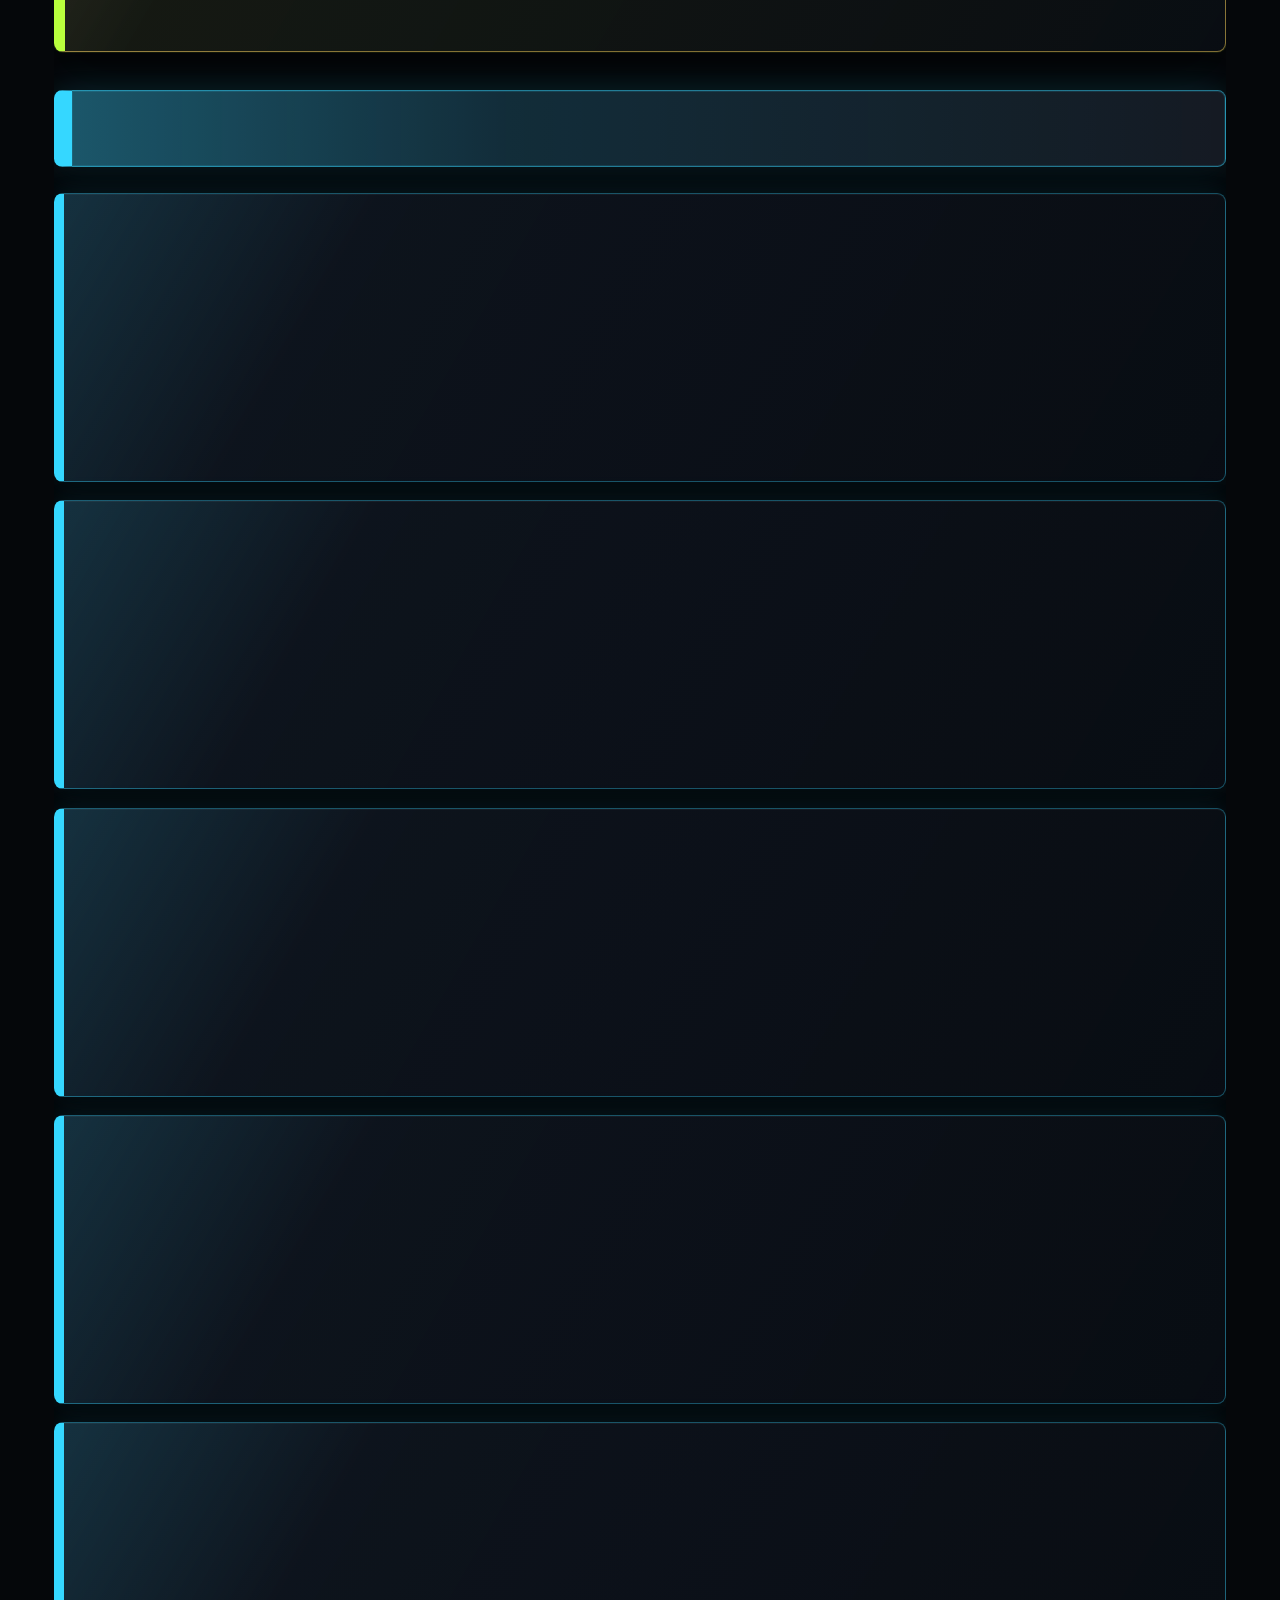
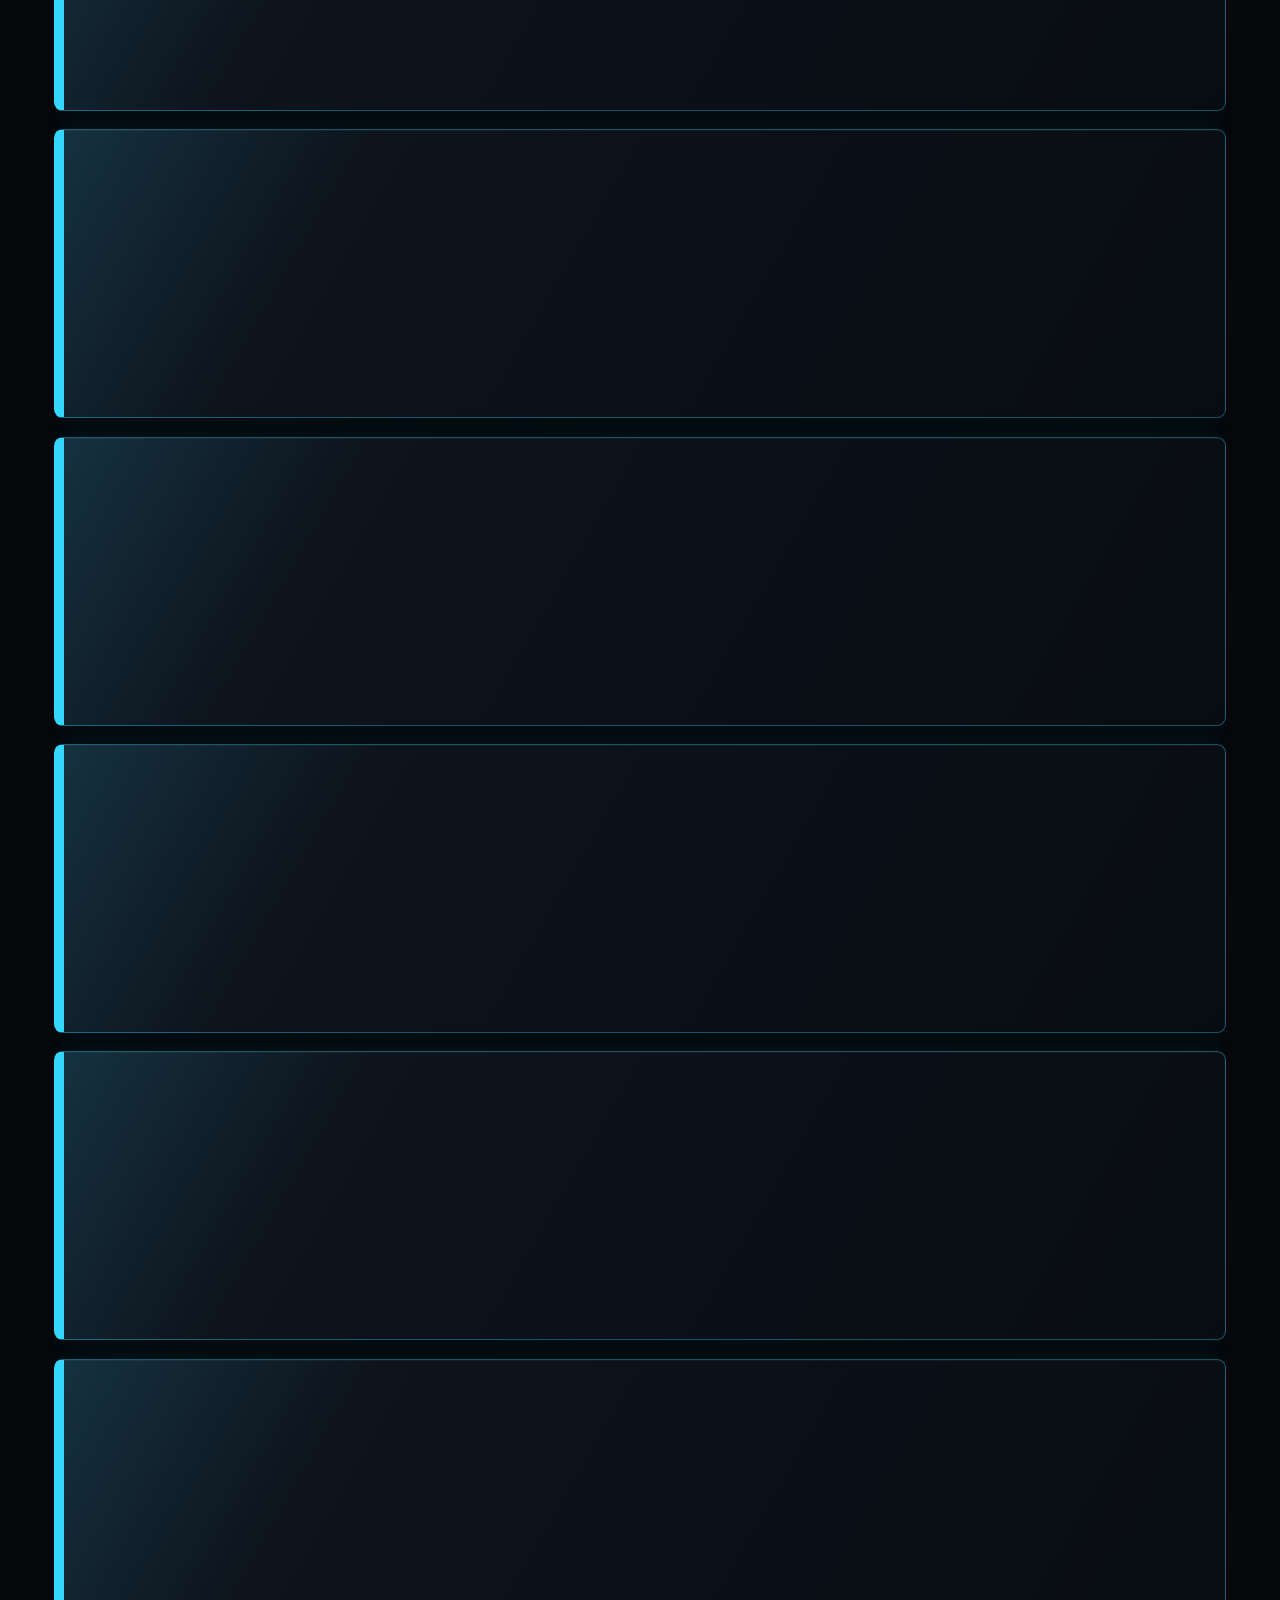
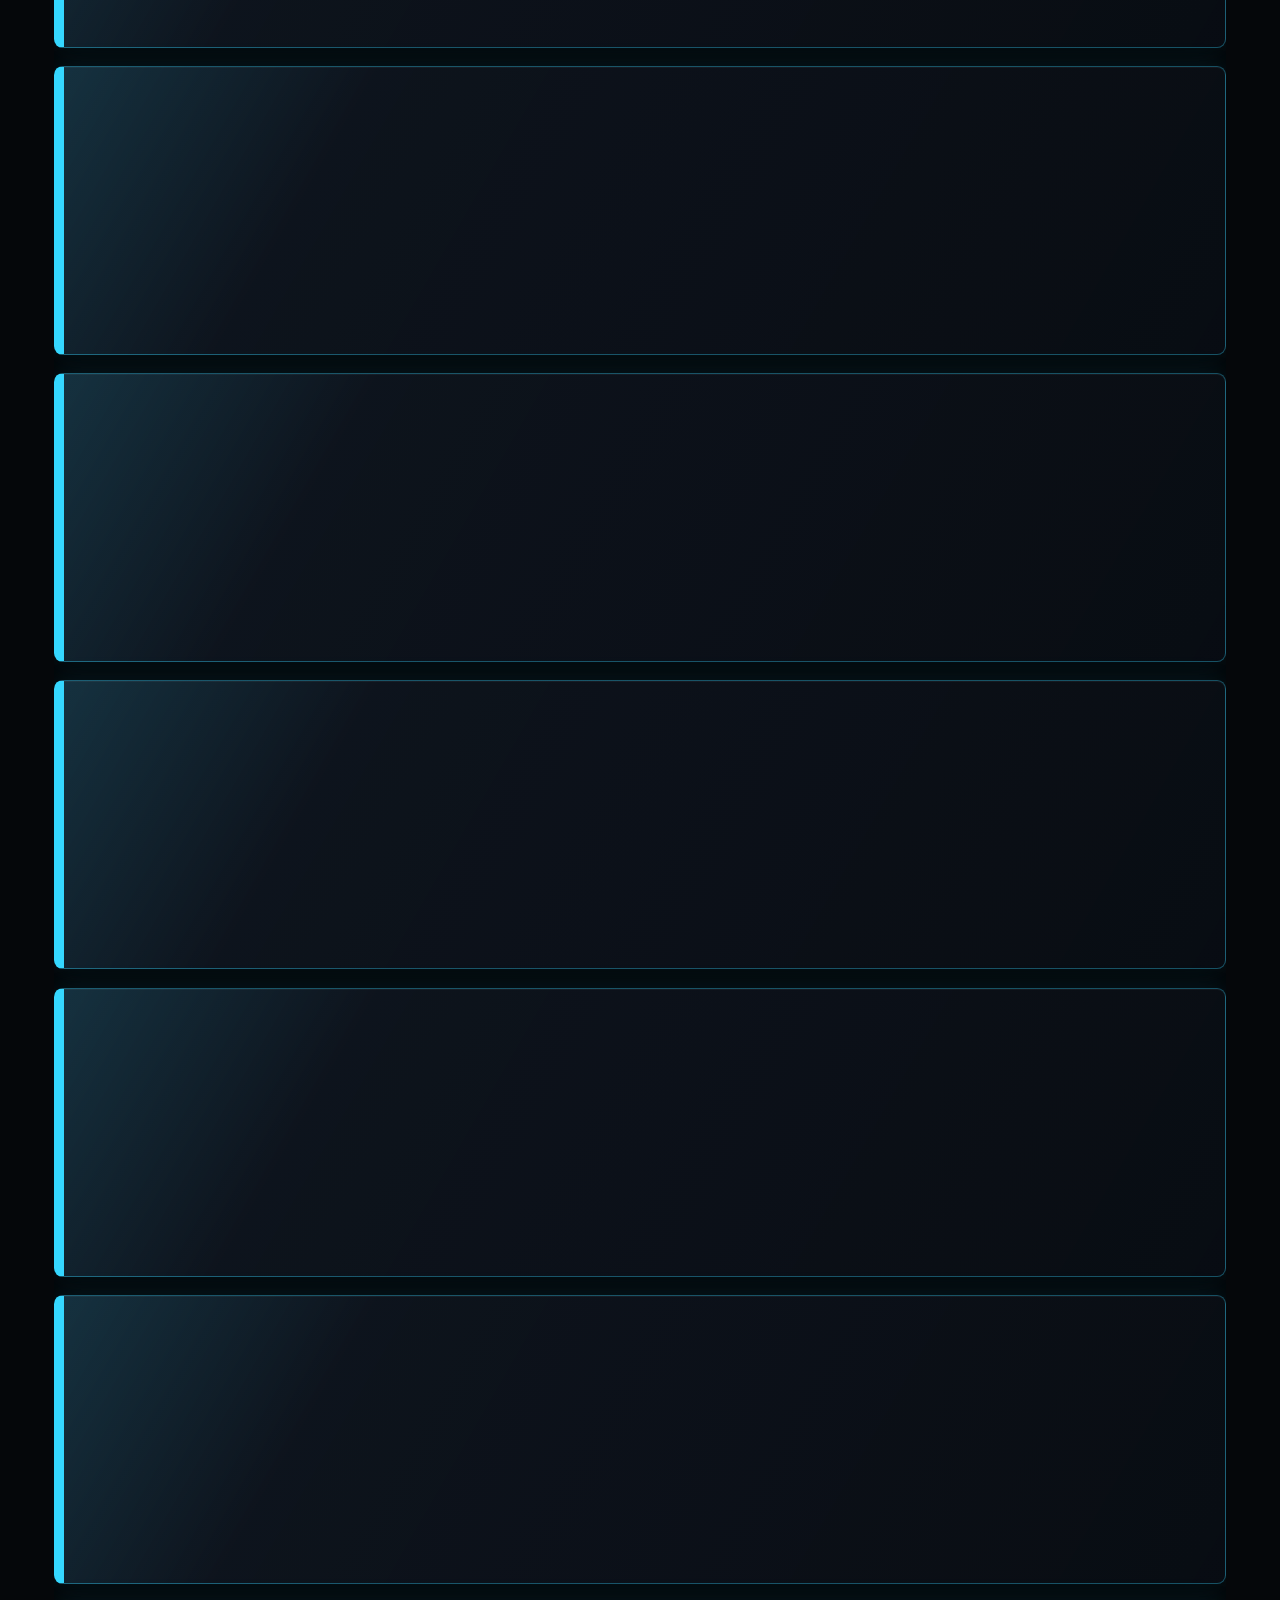
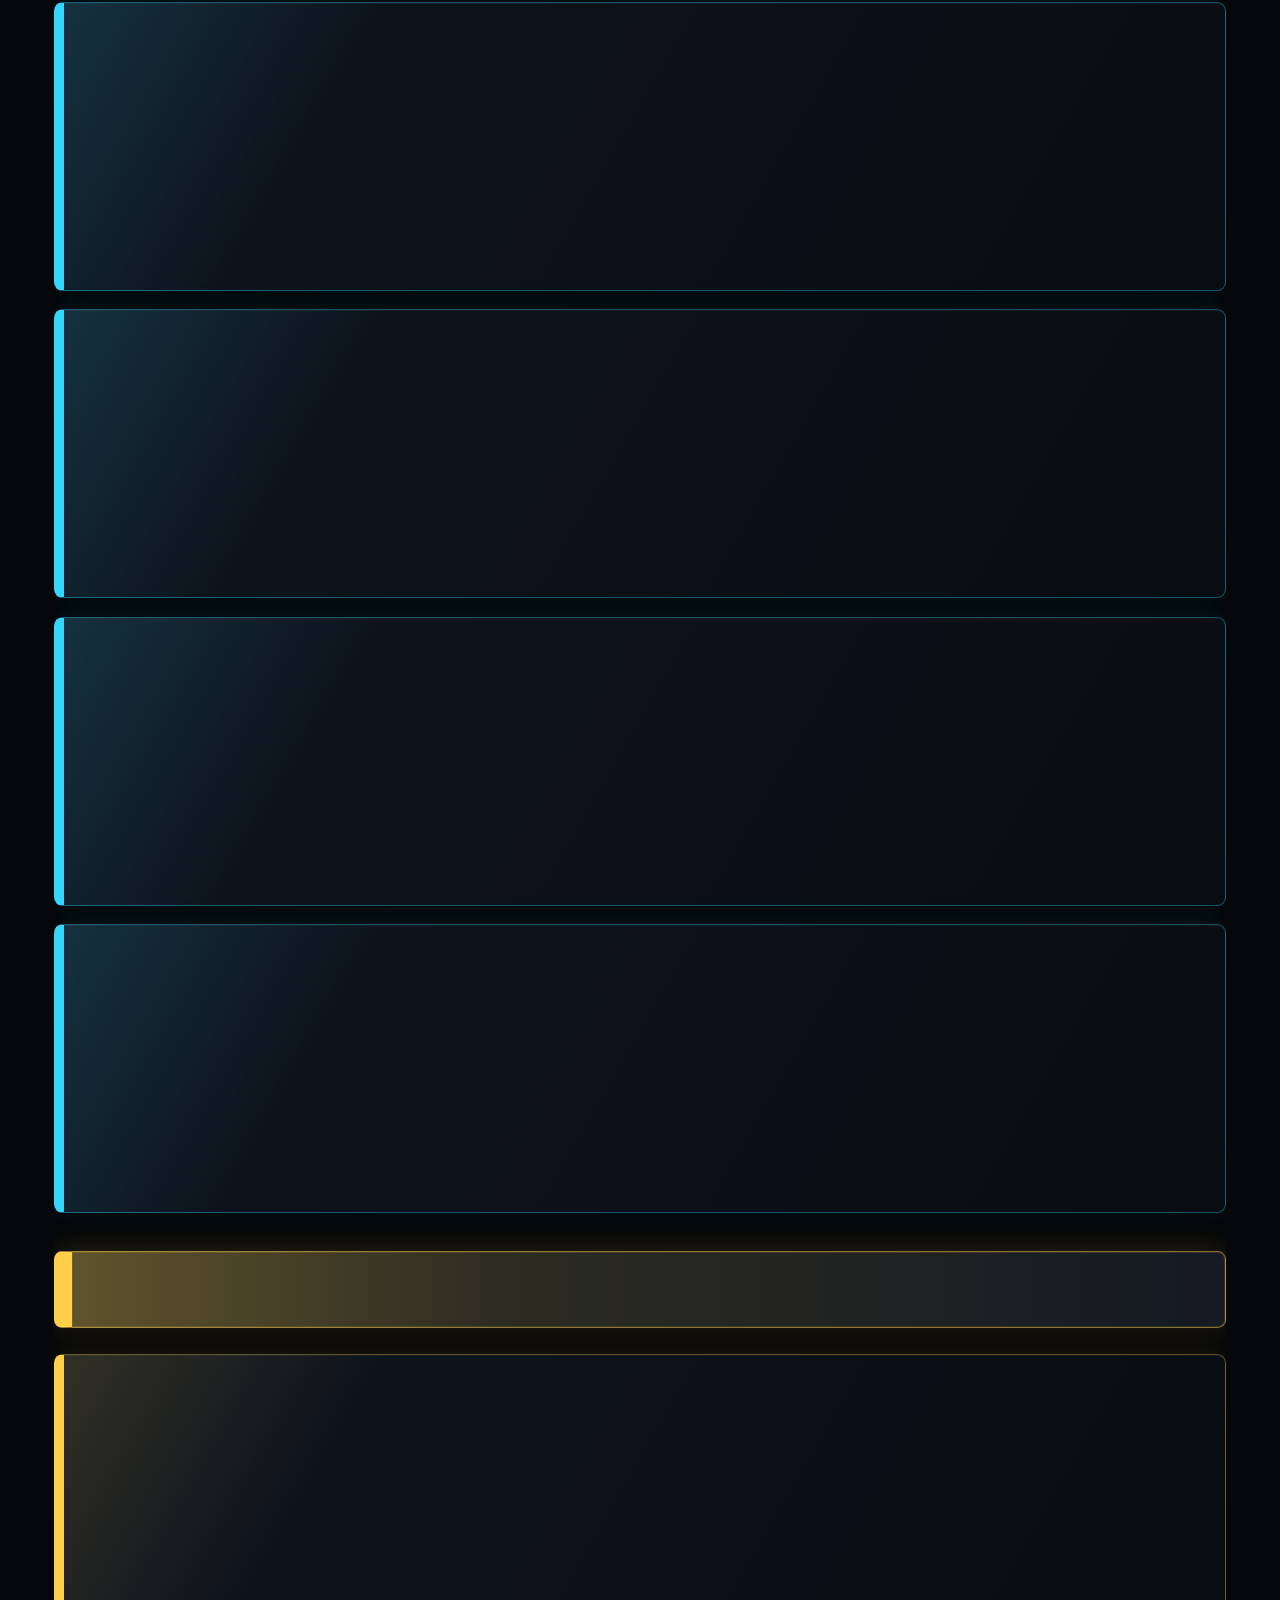
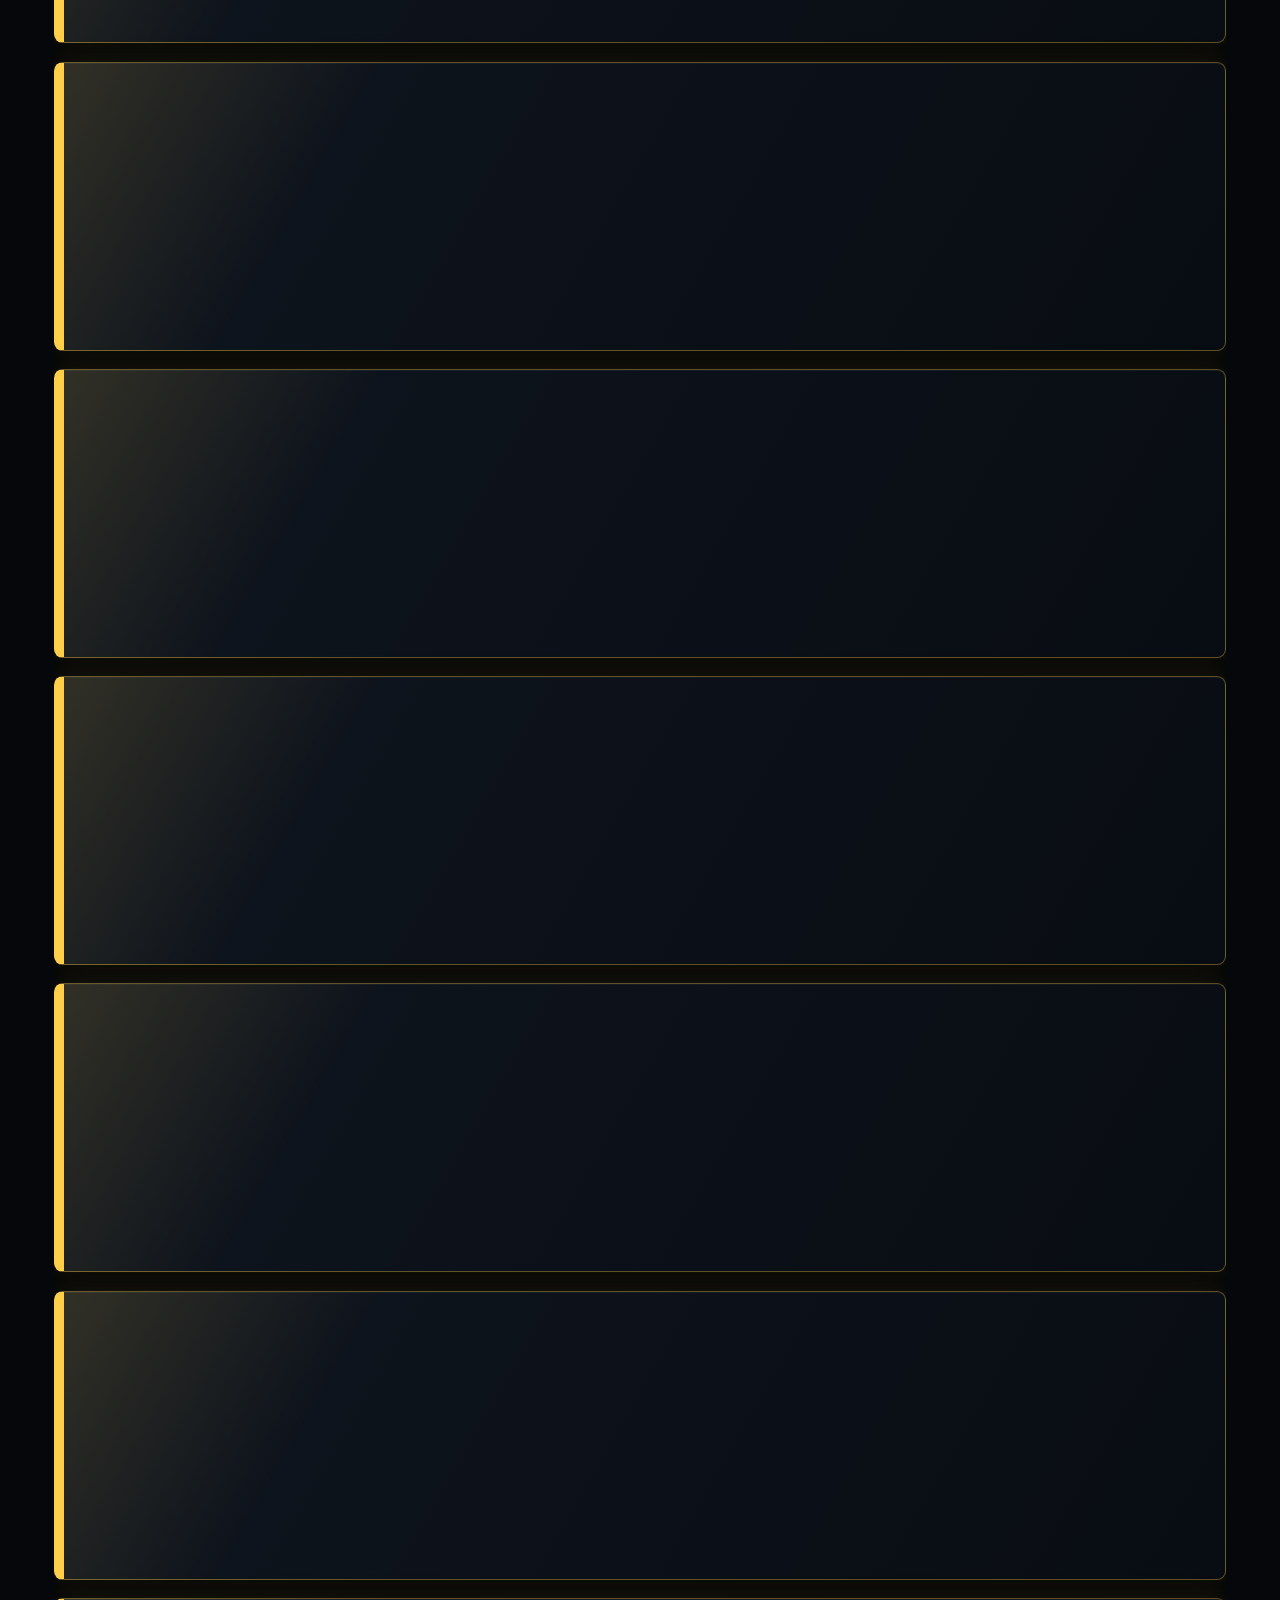
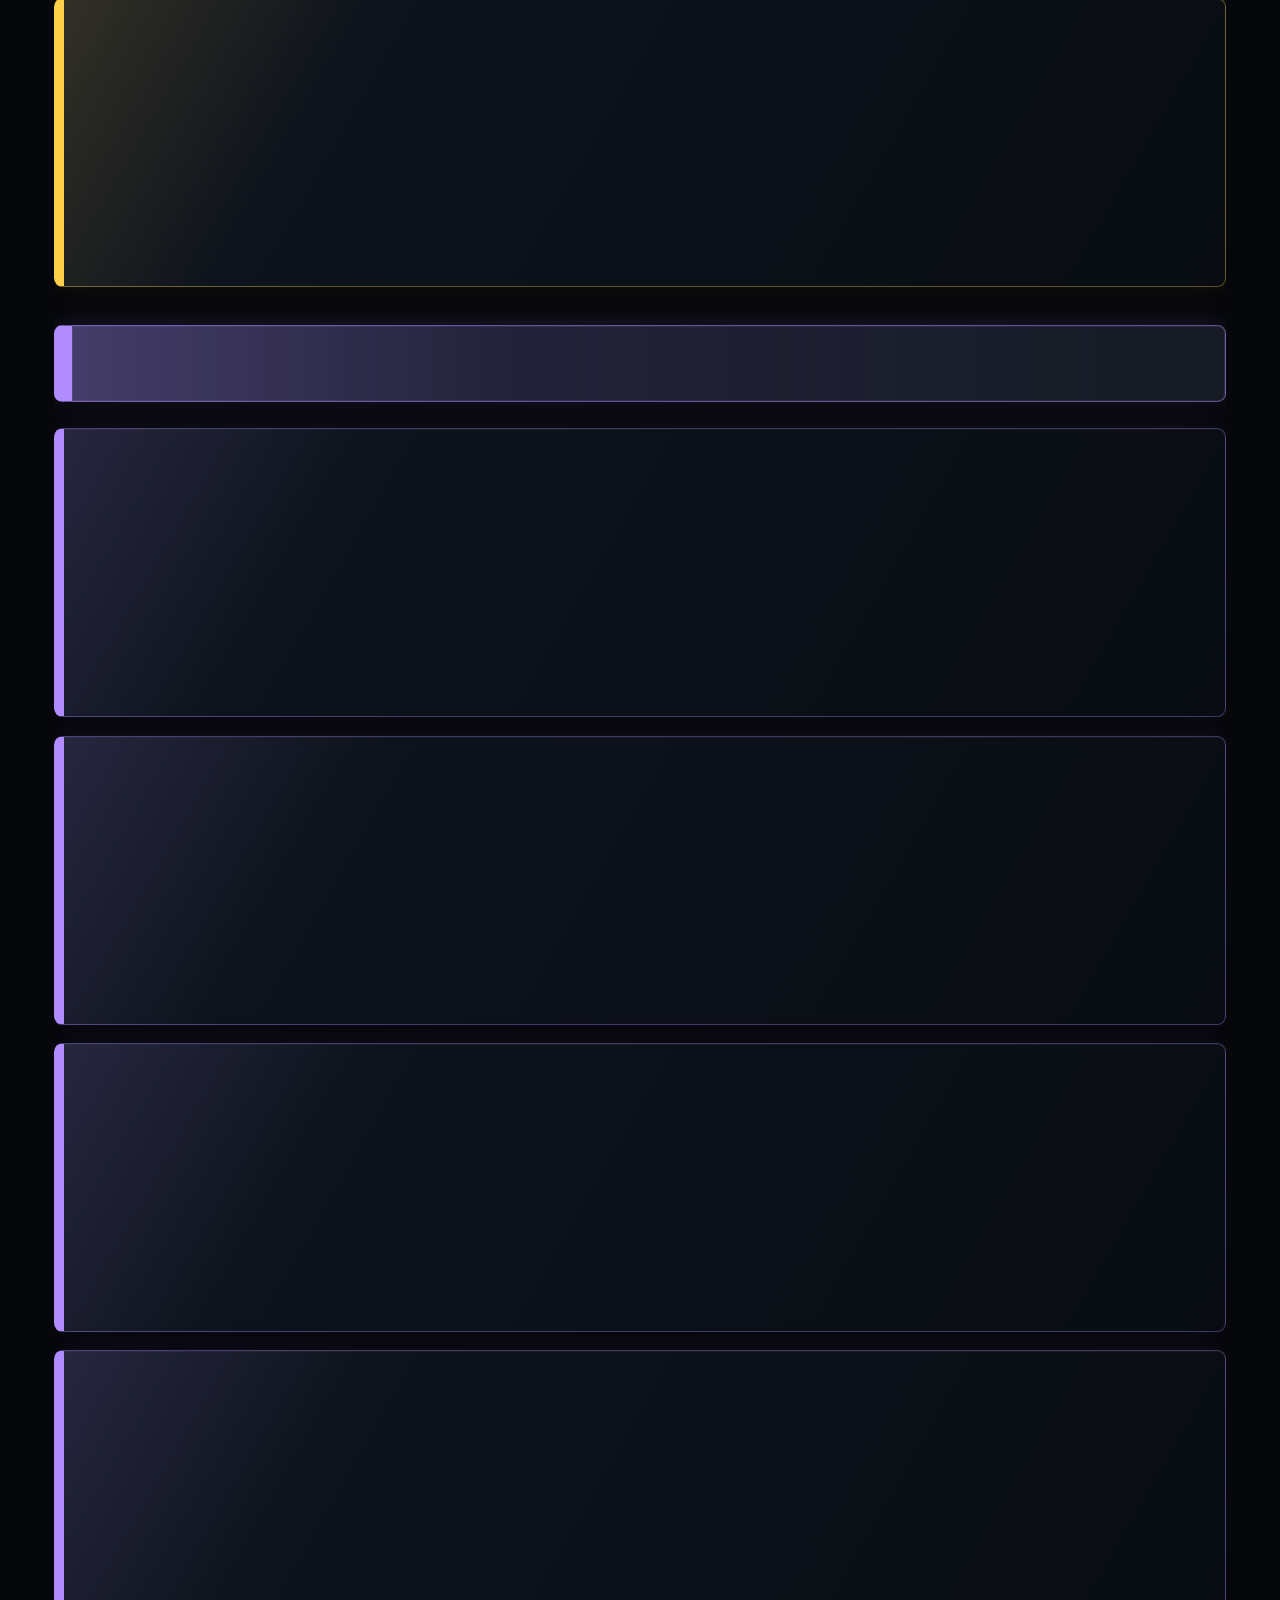
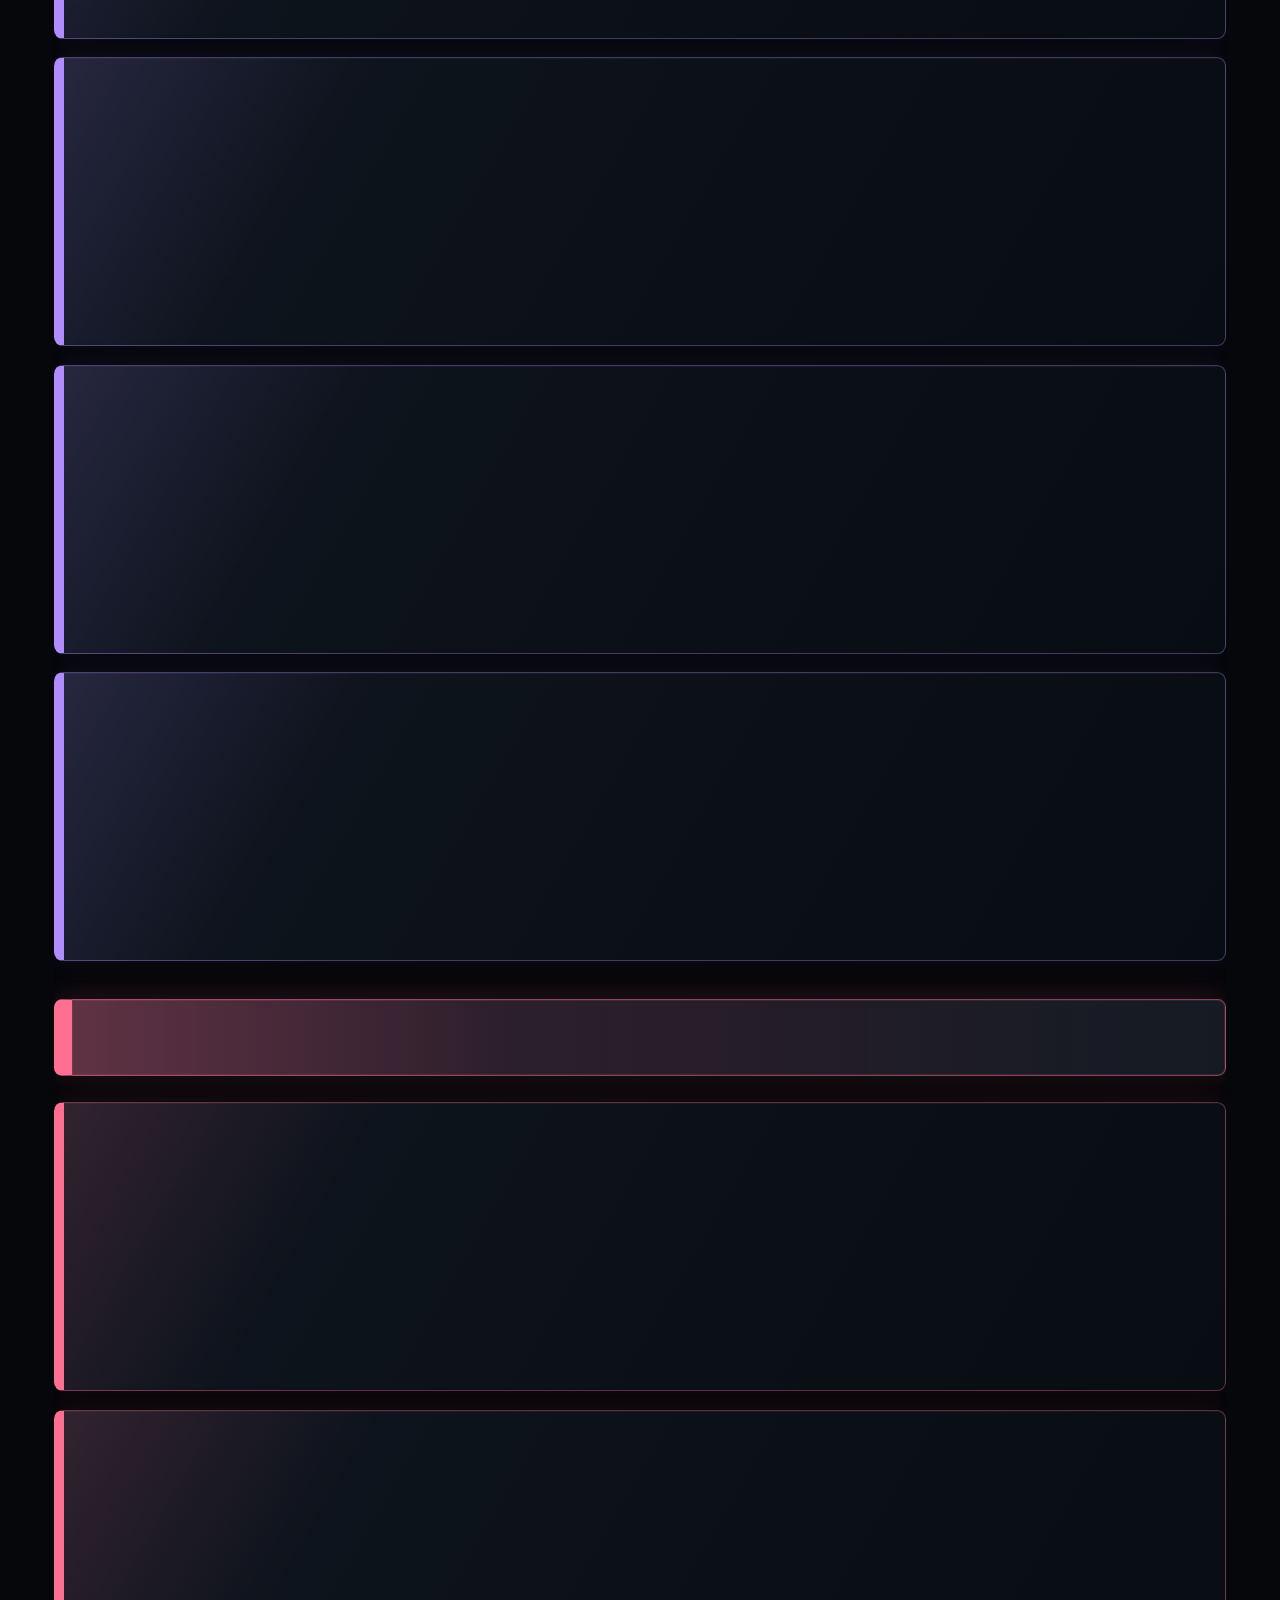
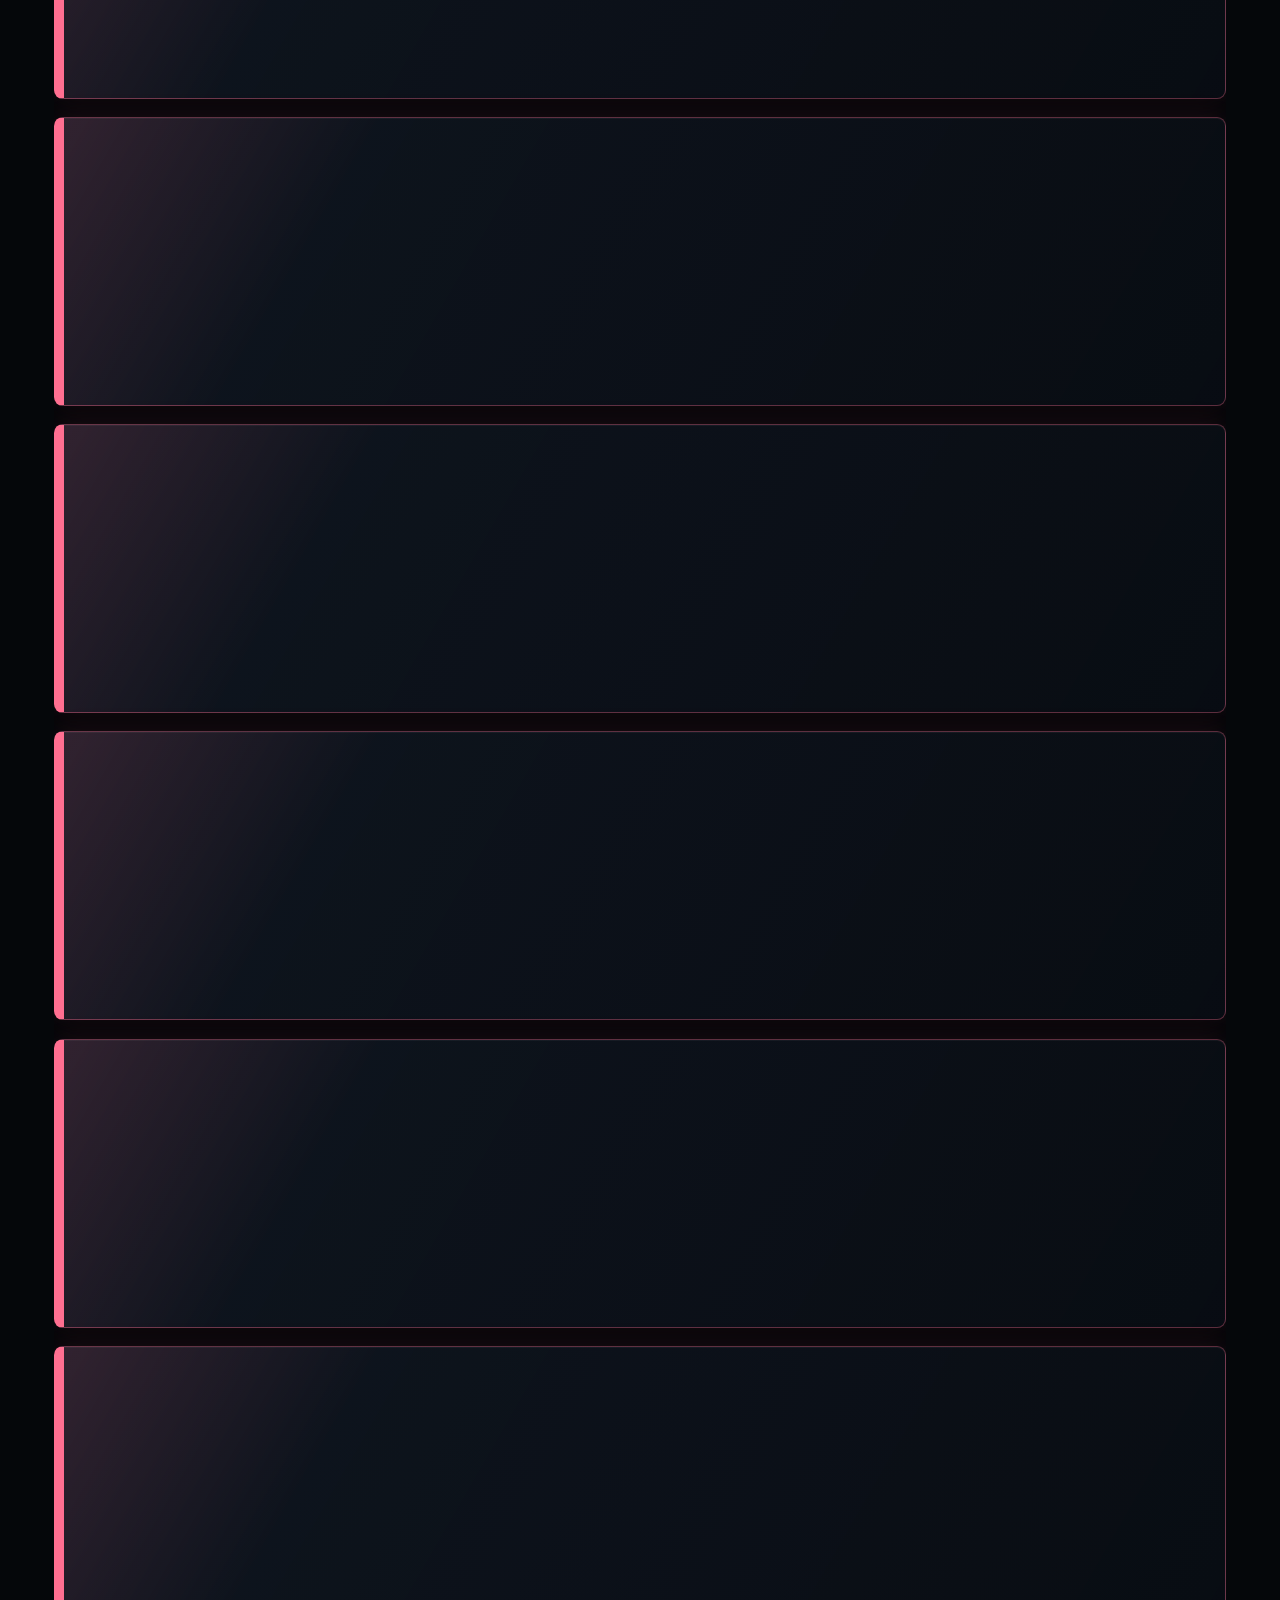
==== commit 951f499d: "Update Loadout Lab meta weapons" ====
--- a/New project 2/index.html
+++ b/New project 2/index.html
@@ -7,19 +7,19 @@
     ><link rel="stylesheet" href="styles.css?v=20260512-official1"><link rel="stylesheet" href="meta-overrides.css?v=20260512-official1"></head><body><header class="site-header"><a class="brand" href="#top" aria-label="Loadout Lab Startseite"><span class="brand-mark">LL</span><span>Loadout Lab</span></a><nav class="top-nav" aria-label="Hauptnavigation"><a href="#loadouts">Tierlist</a><a href="#intel">MW4</a><a href="#updates">Updates</a></nav></header><main id="top"><section id="loadouts" class="section loadout-section tier-first"><div class="section-heading"><p class="eyebrow">Meta Tierlist</p><h1 id="tierTitle">Warzone Ranked Meta Tierlist</h1><p id="tierDescription">
             Suche nach BO7-Waffen, Klasse oder Rolle. Die Liste gruppiert Builds
             nach Meta-Stufe und zeigt Pick-Rate, Handhabung, Code und AufsÃƒÂ¤tze.
-          </p><p class="updated-note">Aktualisiert: 10. Juni 2026 um 16:29 MESZ</p></div><div class="today-strip" aria-label="Heute wichtig"><article><span>Heute wichtig</span><strong>Season 03 Reloaded</strong><p>Season 04 ist live: Meta-Liste, Ranked-EinschÃƒÂ¤tzung und Update-Infos sind auf den 4. Juni aktualisiert.</p></article><article><span>Meta bewegt sich</span><strong>Buffs & Nerfs</strong><p>DS20 Mirage ist laut WZStats aktuell #1, gefolgt von Carbon 57, MXR-17, Dravec 45, AK-27 und Kogot-7. A-Tier startet jetzt fortlaufend bei #7.</p></article><article><span>Weiter grinden</span><strong>Camos & Challenges</strong><p>Tarnungen sind nach Modus und Kategorie getrennt, inklusive Herausforderung.</p></article></div><div class="mode-switch primary-mode-switch" aria-label="Hauptansicht auswÃƒÂ¤hlen"><button class="mode-button update-mode-button" data-mode="updates" type="button">Updates</button><button class="mode-button mw4-mode-button" data-mode="mw4-info" type="button">MW4 Infos & GerÃƒÂ¼chte</button><button class="mode-button season-mode-button season4-mode-button" data-mode="season4-info" type="button">Season 4</button></div><div class="mode-switch secondary-mode-switch" aria-label="Metaansicht auswÃƒÂ¤hlen"><button class="mode-button active" data-mode="warzone-ranked" type="button">Warzone Meta</button><button class="mode-button" data-mode="bo7-ranked" type="button">Black Ops 7 Meta</button><button class="mode-button camo-mode-button" data-mode="camos" type="button">Tarnungen</button></div><div class="content-tabs" id="contentTabs" aria-label="Ansicht auswÃƒÂ¤hlen"><button class="content-tab active" data-tab="weapons" type="button">Meta Waffen</button><button class="content-tab" data-tab="maps" type="button">Maps</button></div><div class="tab-panel active" data-panel="weapons"><div class="weapon-dashboard"><div class="controls" aria-label="Loadout Werkzeuge"><label class="search-box"><span>Suche</span><input id="loadoutSearch" type="search" placeholder="z. B. AK-27, Kogot-7, Ranked"></label><label class="select-box"><span>Sortieren</span><select id="sortSelect"><option value="score">Meta Score</option><option value="pick">Pick-Rate</option><option value="name">Name</option><option value="range">Reichweite</option></select></label></div><div class="toolbar" id="filterToolbar" aria-label="Loadout Filter"></div><div class="meta-patch-summary" id="metaPatchSummary"></div><div class="weapon-compare-panel" id="weaponComparePanel" aria-label="Meta Vergleich"></div><p class="result-count" id="resultCount" aria-live="polite"></p><div class="loadout-grid" id="loadoutGrid"></div></div></div><div id="maps" class="tab-panel maps-section" data-panel="maps" hidden><div class="map-panel"><p class="eyebrow">Map Control</p><h2 id="mapsTitle">Ranked Maps</h2><p id="mapsDescription"></p><ul class="callout-list" id="mapNotes"></ul><div class="map-insight"><div><span>Top Landing Spots</span><ol id="hotspotRank"></ol></div><div><span>Heatmap</span><div class="heat-legend" aria-label="Heatmap Legende"><i></i><p>Je grÃƒÂ¶ÃƒÅ¸er und heller der Spot, desto hÃƒÂ¶her der Landing-Anteil.</p></div></div></div></div><div class="map-board"><div class="map-board-header"><span id="mapsKicker">Rotation</span><strong id="mapsSummary">0 Maps</strong></div><div class="map-tabs" id="mapTabs" aria-label="Warzone Ranked Map auswÃƒÂ¤hlen"></div><div class="map-mode-grid" id="mapModeGrid"></div><ul class="source-list"><li><a href="https://www.callofduty.com/patchnotes/2026/04/call-of-duty-bo7-warzone-season-03-patch-notes?pubDate=20260402" target="_blank" rel="noreferrer">Warzone Ranked Patch Notes</a></li><li><a href="https://support.activision.com/black-ops-7/articles/black-ops-7-ranked-play" target="_blank" rel="noreferrer">BO7 Ranked Play Support</a></li><li><a href="https://dotesports.com/call-of-duty/news/black-ops-7-ranked-play-maps-and-modes" target="_blank" rel="noreferrer">BO7 Season 3 Map Pool</a></li></ul></div></div><div class="tab-panel camos-section" data-panel="camos" hidden><div class="camo-header"><div><p class="eyebrow">Camo Board</p><h2>Tarnungen & Mastery</h2><p>
+          </p><p class="updated-note">Aktualisiert: 12. Juni 2026 um 09:52 MESZ</p></div><div class="today-strip" aria-label="Heute wichtig"><article><span>Heute wichtig</span><strong>Season 03 Reloaded</strong><p>Season 04 ist live: Meta-Liste, Ranked-EinschÃƒÂ¤tzung und Update-Infos sind auf den 4. Juni aktualisiert.</p></article><article><span>Meta bewegt sich</span><strong>Buffs & Nerfs</strong><p>DS20 Mirage ist laut WZStats aktuell #1, gefolgt von Carbon 57, MXR-17, Dravec 45, AK-27 und Kogot-7. A-Tier startet jetzt fortlaufend bei #7.</p></article><article><span>Weiter grinden</span><strong>Camos & Challenges</strong><p>Tarnungen sind nach Modus und Kategorie getrennt, inklusive Herausforderung.</p></article></div><div class="mode-switch primary-mode-switch" aria-label="Hauptansicht auswÃƒÂ¤hlen"><button class="mode-button update-mode-button" data-mode="updates" type="button">Updates</button><button class="mode-button mw4-mode-button" data-mode="mw4-info" type="button">MW4 Infos & GerÃƒÂ¼chte</button><button class="mode-button season-mode-button season4-mode-button" data-mode="season4-info" type="button">Season 4</button></div><div class="mode-switch secondary-mode-switch" aria-label="Metaansicht auswÃƒÂ¤hlen"><button class="mode-button active" data-mode="warzone-ranked" type="button">Warzone Meta</button><button class="mode-button" data-mode="bo7-ranked" type="button">Black Ops 7 Meta</button><button class="mode-button camo-mode-button" data-mode="camos" type="button">Tarnungen</button></div><div class="content-tabs" id="contentTabs" aria-label="Ansicht auswÃƒÂ¤hlen"><button class="content-tab active" data-tab="weapons" type="button">Meta Waffen</button><button class="content-tab" data-tab="maps" type="button">Maps</button></div><div class="tab-panel active" data-panel="weapons"><div class="weapon-dashboard"><div class="controls" aria-label="Loadout Werkzeuge"><label class="search-box"><span>Suche</span><input id="loadoutSearch" type="search" placeholder="z. B. AK-27, Kogot-7, Ranked"></label><label class="select-box"><span>Sortieren</span><select id="sortSelect"><option value="score">Meta Score</option><option value="pick">Pick-Rate</option><option value="name">Name</option><option value="range">Reichweite</option></select></label></div><div class="toolbar" id="filterToolbar" aria-label="Loadout Filter"></div><div class="meta-patch-summary" id="metaPatchSummary"></div><div class="weapon-compare-panel" id="weaponComparePanel" aria-label="Meta Vergleich"></div><p class="result-count" id="resultCount" aria-live="polite"></p><div class="loadout-grid" id="loadoutGrid"></div></div></div><div id="maps" class="tab-panel maps-section" data-panel="maps" hidden><div class="map-panel"><p class="eyebrow">Map Control</p><h2 id="mapsTitle">Ranked Maps</h2><p id="mapsDescription"></p><ul class="callout-list" id="mapNotes"></ul><div class="map-insight"><div><span>Top Landing Spots</span><ol id="hotspotRank"></ol></div><div><span>Heatmap</span><div class="heat-legend" aria-label="Heatmap Legende"><i></i><p>Je grÃƒÂ¶ÃƒÅ¸er und heller der Spot, desto hÃƒÂ¶her der Landing-Anteil.</p></div></div></div></div><div class="map-board"><div class="map-board-header"><span id="mapsKicker">Rotation</span><strong id="mapsSummary">0 Maps</strong></div><div class="map-tabs" id="mapTabs" aria-label="Warzone Ranked Map auswÃƒÂ¤hlen"></div><div class="map-mode-grid" id="mapModeGrid"></div><ul class="source-list"><li><a href="https://www.callofduty.com/patchnotes/2026/04/call-of-duty-bo7-warzone-season-03-patch-notes?pubDate=20260402" target="_blank" rel="noreferrer">Warzone Ranked Patch Notes</a></li><li><a href="https://support.activision.com/black-ops-7/articles/black-ops-7-ranked-play" target="_blank" rel="noreferrer">BO7 Ranked Play Support</a></li><li><a href="https://dotesports.com/call-of-duty/news/black-ops-7-ranked-play-maps-and-modes" target="_blank" rel="noreferrer">BO7 Season 3 Map Pool</a></li></ul></div></div><div class="tab-panel camos-section" data-panel="camos" hidden><div class="camo-header"><div><p class="eyebrow">Camo Board</p><h2>Tarnungen & Mastery</h2><p>
                 ÃƒÅ“bersicht fÃƒÂ¼r besondere BO7- und Warzone-Tarnungen, inklusive Kategorie,
                 Status und Challenge-Hinweis zum Freischalten.
               </p></div><div class="camo-summary"><span id="camoCount">0</span><p>Tarnungen</p></div></div><div class="camo-progress-strip" aria-label="Tarnungsfortschritt"><article><span>Basis</span><strong>Kill-Meilensteine</strong><p>Erst Basis-Tarnungen einer Waffe abschlieÃƒÅ¸en.</p></article><article><span>Spezial</span><strong>Mini-Challenges</strong><p>Danach waffenspezifische Aufgaben erledigen.</p></article><article><span>Mastery</span><strong>Langzeit-Grind</strong><p>Finale Camos ÃƒÂ¼ber vollstÃƒÂ¤ndige Kategorien freischalten.</p></article></div><div class="camo-filter" id="camoFilter" aria-label="Tarnungen filtern"><button class="filter-button active" data-camo="Warzone" type="button">Warzone</button><button class="filter-button" data-camo="Multiplayer" type="button">Multiplayer</button><button class="filter-button" data-camo="Zombies" type="button">Zombies</button><button class="filter-button" data-camo="Endgame" type="button">Endgame</button></div><div class="camo-filter camo-category-filter" id="camoCategoryFilter" aria-label="Tarnungs-Kategorie filtern"><button class="filter-button active" data-camo-category="Military" type="button">Basis Tarnungen</button><button class="filter-button" data-camo-category="Special" type="button">Spezial Tarnungen</button><button class="filter-button" data-camo-category="Mastery" type="button">Mastery Tarnungen</button></div><div class="camo-grid" id="camoGrid"></div></div><div class="tab-panel mode-info-section" data-panel="mode-info" hidden><div class="mode-info-hero"><div><p class="eyebrow">Spielmodi</p><h2 id="modeInfoTitle">Multiplayer</h2><p id="modeInfoDescription"></p></div><span id="modeInfoKicker">BO7</span></div><div class="mode-info-tabs" id="modeInfoTabs" aria-label="Spielmodus auswÃƒÂ¤hlen" hidden><button class="filter-button active" data-mode-info="multiplayer" type="button">Multiplayer</button><button class="filter-button" data-mode-info="warzone" type="button">Warzone</button><button class="filter-button" data-mode-info="zombies" type="button">Zombies</button><button class="filter-button" data-mode-info="endgame" type="button">Endgame</button></div><div class="mode-info-layout"><article class="mode-info-main"><img id="modeInfoImage" src="https://imgs.callofduty.com/content/dam/atvi/callofduty/cod-touchui/blog/seasons/blackops7/season-03/maps/mp/BO7_S3_Maps_Plaza.webp" alt="Black Ops 7 Multiplayer Map Plaza" loading="lazy"><div class="mode-info-body"><div class="mode-info-stat-grid" id="modeInfoStats"></div><section class="mode-update-box" aria-label="NÃƒÂ¤chstes Update"><div><span>NÃƒÂ¤chstes Update</span><strong id="modeInfoUpdateTime"></strong></div><p id="modeInfoUpdateSummary"></p></section><div class="mode-info-card-grid" id="modeInfoCards"></div><div class="mode-image-gallery" id="modeInfoGallery"></div></div></article><aside class="mode-info-side"><h3>Einordnung</h3><ul class="callout-list" id="modeInfoTips"></ul><div class="official-note"><strong>Hinweis:</strong>
                 Infos sind fÃƒÂ¼r Loadout Lab zusammengefasst und werden mit offiziellen Season- und Patch-Updates abgeglichen.
               </div></aside></div></div><div class="tab-panel updates-section" data-panel="updates" hidden><div class="updates-hero"><div><p class="eyebrow">Update Radar</p><h2>Offizielle Call of Duty Updates</h2><p>
                 Nur bestÃƒÂ¤tigte Meldungen aus offiziellen Call-of-Duty-Quellen. Klicke eine Karte an, um die kompakte Zusammenfassung zu ÃƒÂ¶ffnen.
-              </p></div><span>Stand: 10. Juni 2026 um 16:29 MESZ</span></div><div class="update-priority-grid" aria-label="Schnelle Update ÃƒÅ“bersicht"><article><span>Aktuell</span><strong>Call of Duty: Black Ops 7 Season 04 Patch Notes</strong><p>3. Juni 2026: Season 04 introduces another massive season of content. Take on Operation Wall Breaker in Endgame, deploy across five new and remastered Multiplayer Maps, fight off the horde in the new Rogue Run game mode in Zombies, and much more arriving tomorrow, June 4th!</p></article><article><span>Geprueft</span><strong>Automatisch aktualisiert</strong><p>Offizielle Quellen wurden am 6. Juni 2026 um 14:18 MESZ geprueft.</p></article><article><span>Weitere Updates</span><strong>Call of Duty: Warzone Season 04 Patch Notes</strong><p>3. Juni 2026: With Season 04 now live, weÃ¢â‚¬â„¢re building on our anti-cheat systems to better protect players and ensure fair matches across all platforms. The following security measures are now enabled and actively enforced in-game.</p></article></div><div class="mode-info-tabs update-mode-tabs" id="updateModeTabs" aria-label="Update-Kategorie auswÃƒÂ¤hlen"><button class="filter-button active" data-update-view="all" type="button">Alle Updates</button><button class="filter-button" data-update-view="warzone" type="button">Warzone</button><button class="filter-button" data-update-view="multiplayer" type="button">Multiplayer</button><button class="filter-button" data-update-view="zombies" type="button">Zombies</button><button class="filter-button" data-update-view="endgame" type="button">Endgame</button></div><div class="update-mode-panel" id="updateModePanel" hidden><div class="mode-info-hero"><div><p class="eyebrow">Modus Update</p><h2 id="updateModeTitle"></h2><p id="updateModeDescription"></p></div><span id="updateModeKicker"></span></div><div class="mode-info-layout"><article class="mode-info-main"><img id="updateModeImage" src="https://imgs.callofduty.com/content/dam/atvi/callofduty/cod-touchui/patchnotes/body/bo7/wz/s03/Big-Map-Rotation.jpg" alt="Warzone Big Map Rotation" loading="lazy"><div class="mode-info-body"><div class="mode-info-stat-grid" id="updateModeStats"></div><section class="mode-update-box" aria-label="NÃƒÂ¤chstes Update"><div><span>NÃƒÂ¤chstes Update</span><strong id="updateModeUpdateTime"></strong></div><p id="updateModeUpdateSummary"></p></section><div class="mode-info-card-grid" id="updateModeCards"></div><div class="mode-image-gallery" id="updateModeGallery"></div></div></article><aside class="mode-info-side"><h3>Einordnung</h3><ul class="callout-list" id="updateModeTips"></ul></aside></div></div><div class="update-board">
+              </p></div><span>Stand: 12. Juni 2026 um 09:52 MESZ</span></div><div class="update-priority-grid" aria-label="Schnelle Update ÃƒÅ“bersicht"><article><span>Aktuell</span><strong>Call of Duty: Black Ops 7 Season 04 Patch Notes</strong><p>3. Juni 2026: Season 04 introduces another massive season of content. Take on Operation Wall Breaker in Endgame, deploy across five new and remastered Multiplayer Maps, fight off the horde in the new Rogue Run game mode in Zombies, and much more arriving tomorrow, June 4th!</p></article><article><span>Geprueft</span><strong>Automatisch aktualisiert</strong><p>Offizielle Quellen wurden am 6. Juni 2026 um 14:18 MESZ geprueft.</p></article><article><span>Weitere Updates</span><strong>Call of Duty: Warzone Season 04 Patch Notes</strong><p>3. Juni 2026: With Season 04 now live, weÃ¢â‚¬â„¢re building on our anti-cheat systems to better protect players and ensure fair matches across all platforms. The following security measures are now enabled and actively enforced in-game.</p></article></div><div class="mode-info-tabs update-mode-tabs" id="updateModeTabs" aria-label="Update-Kategorie auswÃƒÂ¤hlen"><button class="filter-button active" data-update-view="all" type="button">Alle Updates</button><button class="filter-button" data-update-view="warzone" type="button">Warzone</button><button class="filter-button" data-update-view="multiplayer" type="button">Multiplayer</button><button class="filter-button" data-update-view="zombies" type="button">Zombies</button><button class="filter-button" data-update-view="endgame" type="button">Endgame</button></div><div class="update-mode-panel" id="updateModePanel" hidden><div class="mode-info-hero"><div><p class="eyebrow">Modus Update</p><h2 id="updateModeTitle"></h2><p id="updateModeDescription"></p></div><span id="updateModeKicker"></span></div><div class="mode-info-layout"><article class="mode-info-main"><img id="updateModeImage" src="https://imgs.callofduty.com/content/dam/atvi/callofduty/cod-touchui/patchnotes/body/bo7/wz/s03/Big-Map-Rotation.jpg" alt="Warzone Big Map Rotation" loading="lazy"><div class="mode-info-body"><div class="mode-info-stat-grid" id="updateModeStats"></div><section class="mode-update-box" aria-label="NÃƒÂ¤chstes Update"><div><span>NÃƒÂ¤chstes Update</span><strong id="updateModeUpdateTime"></strong></div><p id="updateModeUpdateSummary"></p></section><div class="mode-info-card-grid" id="updateModeCards"></div><div class="mode-image-gallery" id="updateModeGallery"></div></div></article><aside class="mode-info-side"><h3>Einordnung</h3><ul class="callout-list" id="updateModeTips"></ul></aside></div></div><div class="update-board">
             <a class="update-card official" href="https://www.callofduty.com/patchnotes/2026/06/call-of-duty-black-ops-7-season-04-patch-notes" target="_blank" rel="noreferrer">
                 <img src="https://imgs.callofduty.com/content/dam/atvi/callofduty/cod-touchui/patchnotes/body/bo7/mp/season-04/COD-BO7-S04-PATCH-NOTES-TOUT.jpg" alt="Call of Duty: Black Ops 7 Season 04 Patch Notes" loading="lazy">
               <div class="update-card-content">
                 <span class="status-pill">Offiziell - neu</span>
-                <time datetime="2026-06-03">3. Juni 2026</time>
+                <time datetime="2026-06-10">10. Juni 2026</time>
                 <h3>Call of Duty: Black Ops 7 Season 04 Patch Notes</h3>
                 <div class="update-detail">
                   <p>Season 04 introduces another massive season of content. Take on Operation Wall Breaker in Endgame, deploy across five new and remastered Multiplayer Maps, fight off the horde in the new Rogue Run game mode in Zombies, and much more arriving tomorrow, June 4th!</p>
@@ -31,7 +31,7 @@
                 <img src="https://imgs.callofduty.com/content/dam/atvi/callofduty/cod-touchui/patchnotes/body/bo7/wz/s04/COD-WZ-S04-PATCH-NOTES-TOUT.jpg" alt="Call of Duty: Warzone Season 04 Patch Notes" loading="lazy">
               <div class="update-card-content">
                 <span class="status-pill">Offiziell</span>
-                <time datetime="2026-06-03">3. Juni 2026</time>
+                <time datetime="2026-06-10">10. Juni 2026</time>
                 <h3>Call of Duty: Warzone Season 04 Patch Notes</h3>
                 <div class="update-detail">
                   <p>With Season 04 now live, we’re building on our anti-cheat systems to better protect players and ensure fair matches across all platforms. The following security measures are now enabled and actively enforced in-game.</p>
@@ -126,12 +126,12 @@
               berÃƒÂ¼cksichtigen.
             </p></article></div></section><section id="updates" class="updates"><div class="section-heading compact"><p class="eyebrow">Patch Notes</p><h2>Update Tracker</h2></div><div class="timeline">
           <article>
-            <time datetime="2026-06-03">3. Juni 2026</time>
+            <time datetime="2026-06-10">10. Juni 2026</time>
             <h3>Call of Duty: Black Ops 7 Season 04 Patch Notes</h3>
             <p>Season 04 introduces another massive season of content. Take on Operation Wall Breaker in Endgame, deploy across five new and remastered Multiplayer Maps, fight off the horde in the new Rogue Run game mode in Zombies, and much more arriving tomorrow, June 4th!</p>
           </article>
           <article>
-            <time datetime="2026-06-03">3. Juni 2026</time>
+            <time datetime="2026-06-10">10. Juni 2026</time>
             <h3>Call of Duty: Warzone Season 04 Patch Notes</h3>
             <p>With Season 04 now live, we’re building on our anti-cheat systems to better protect players and ensure fair matches across all platforms. The following security measures are now enabled and actively enforced in-game.</p>
           </article>
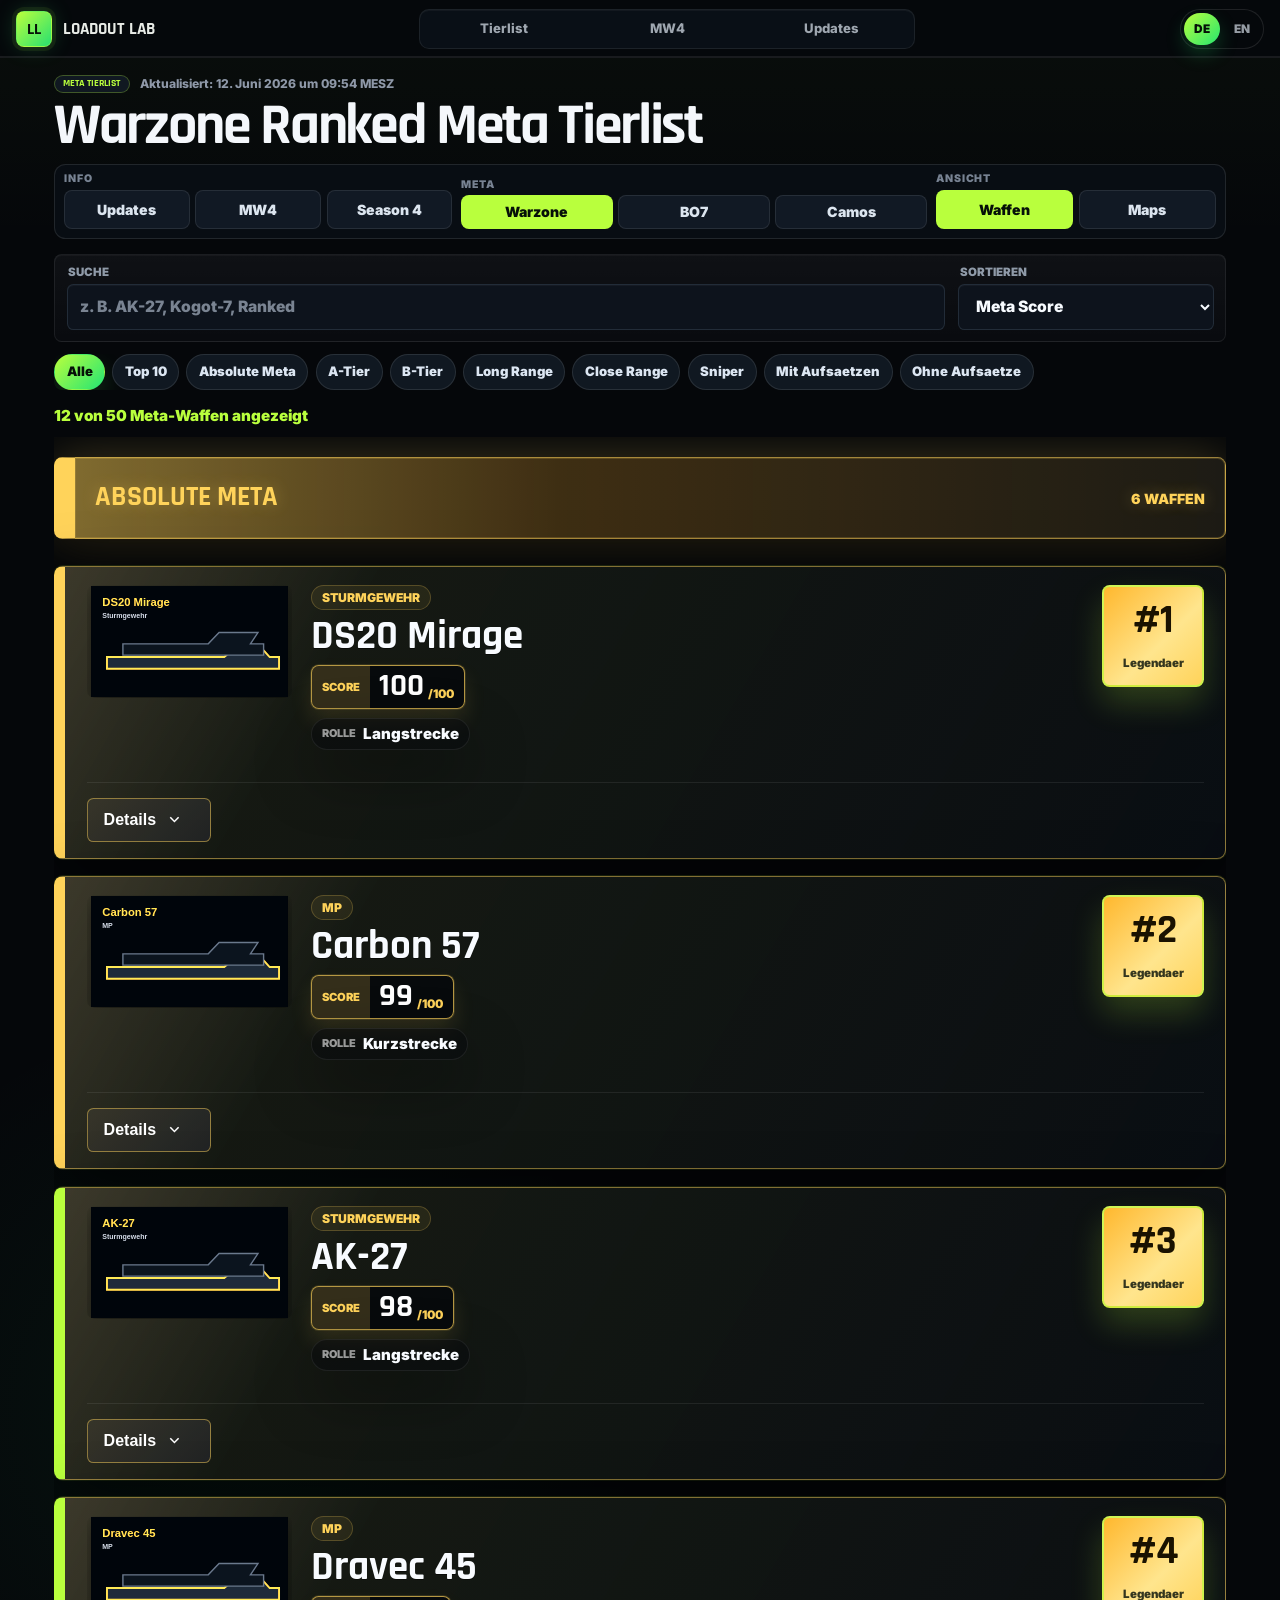
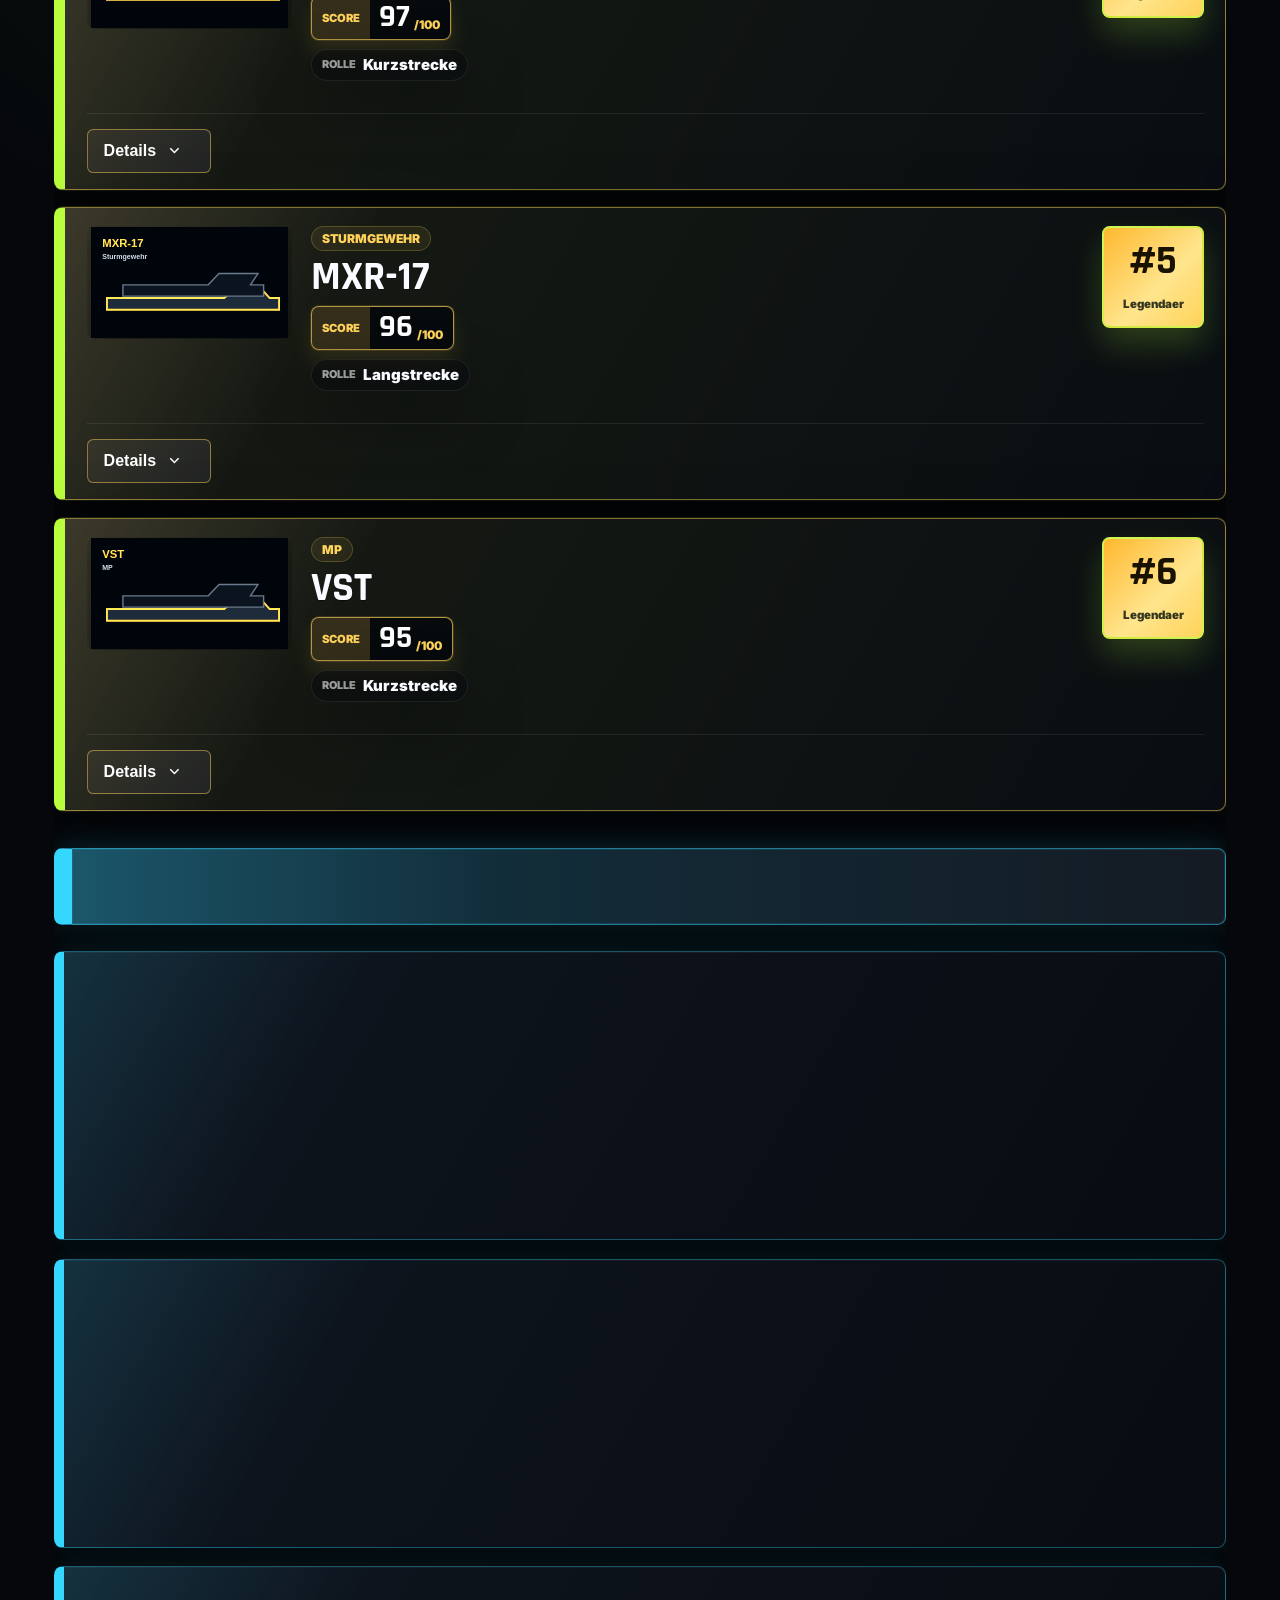
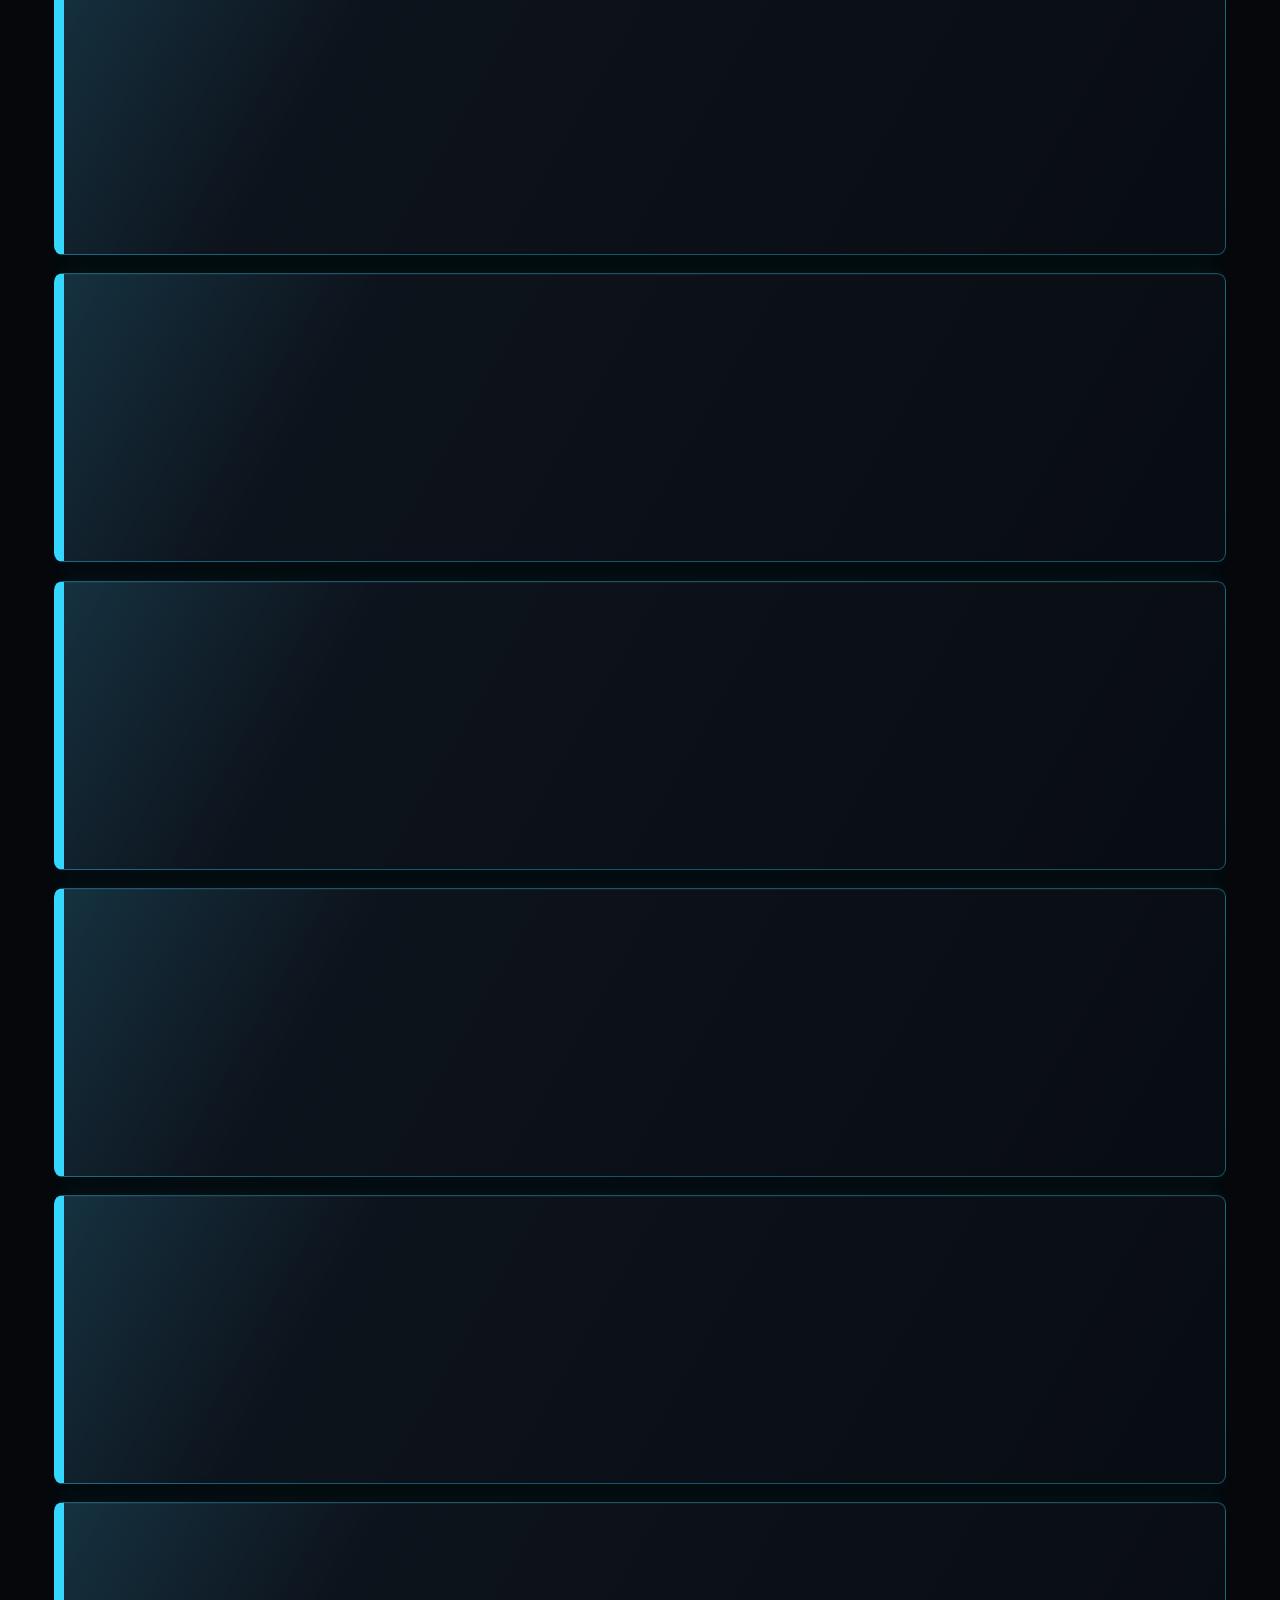
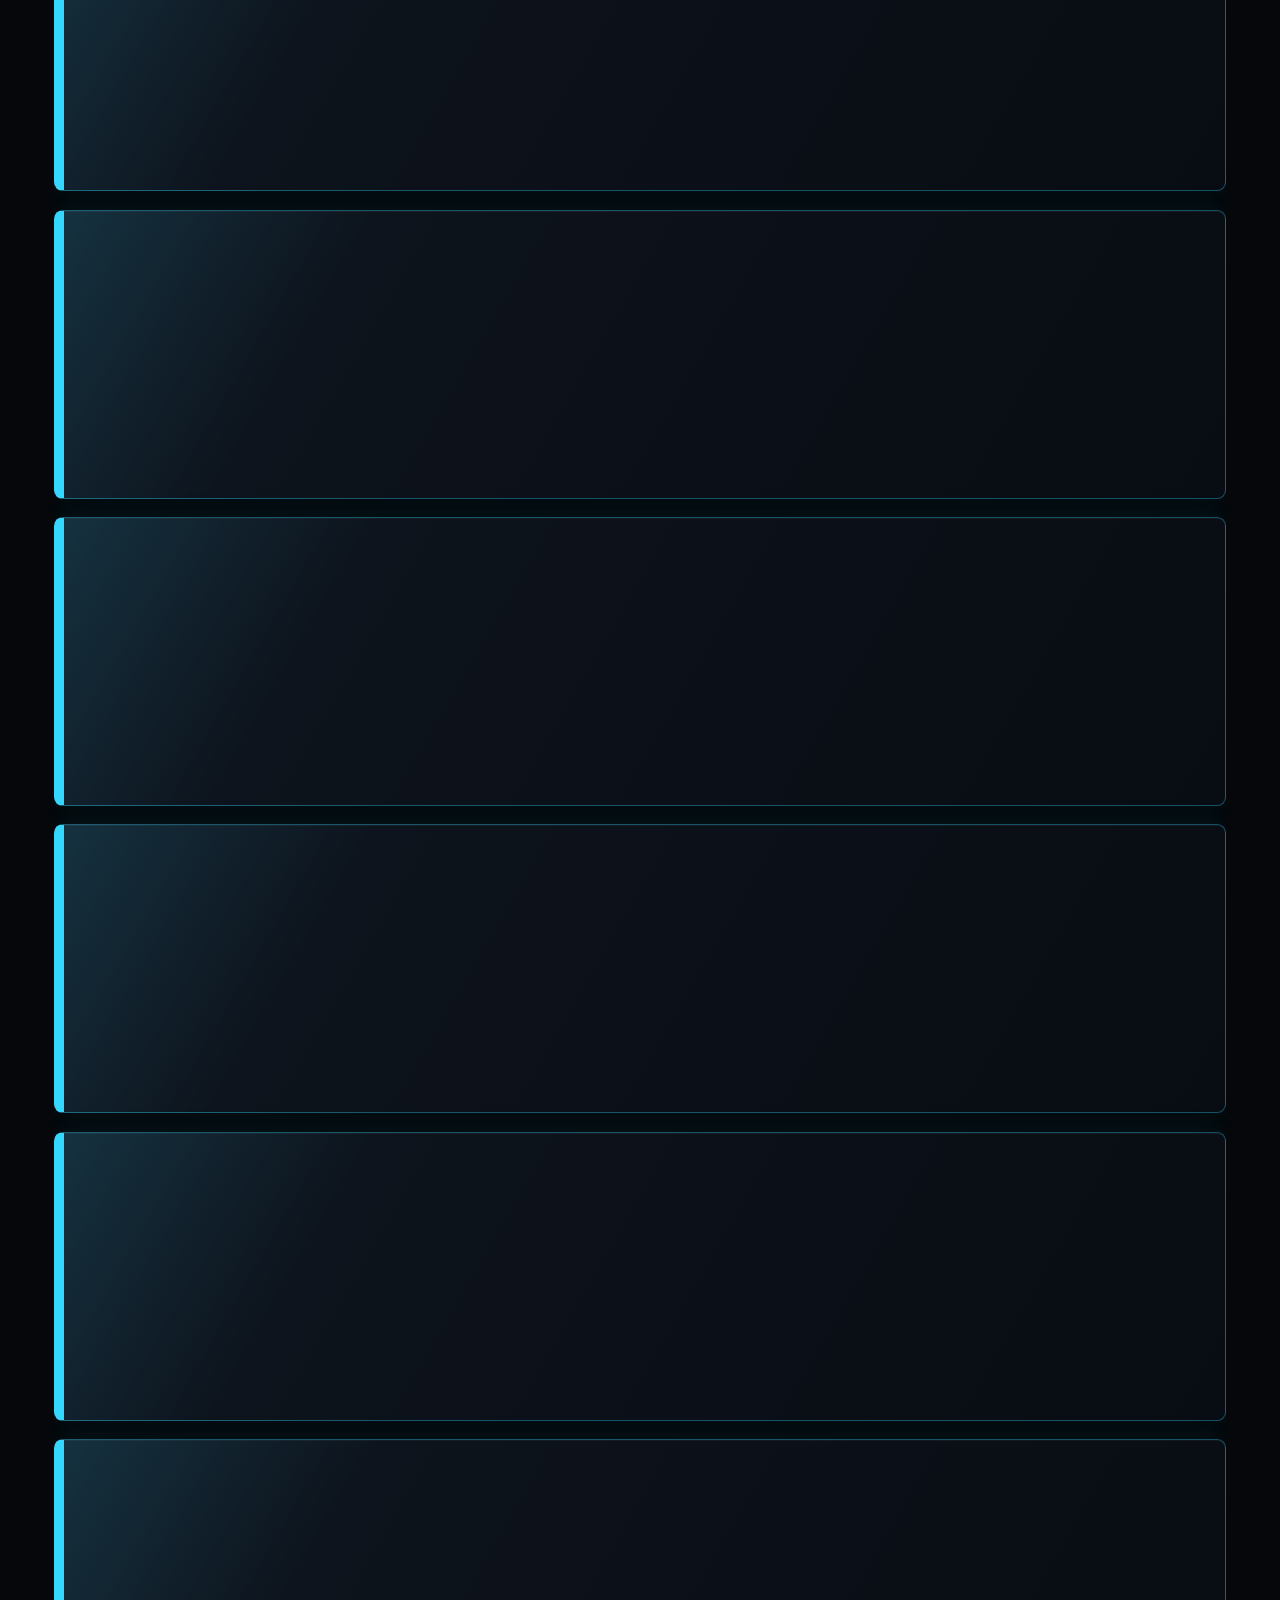
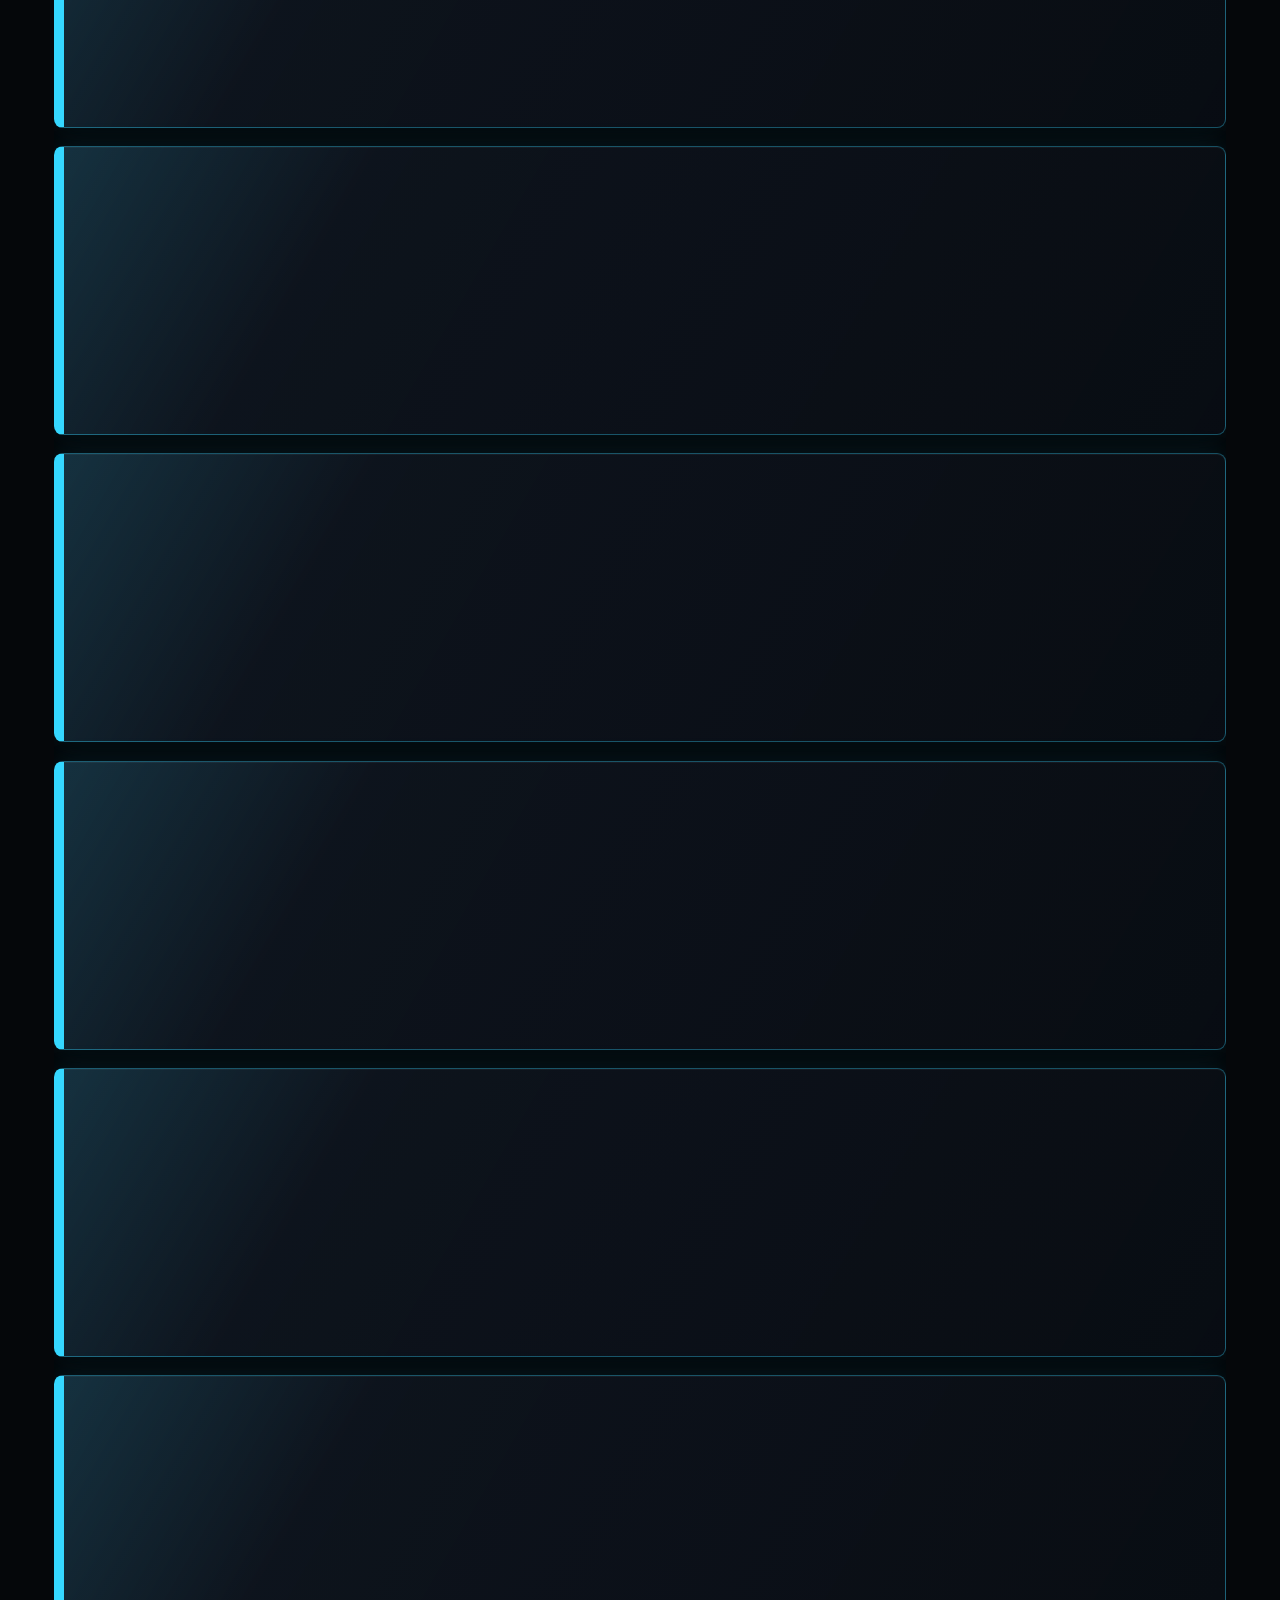
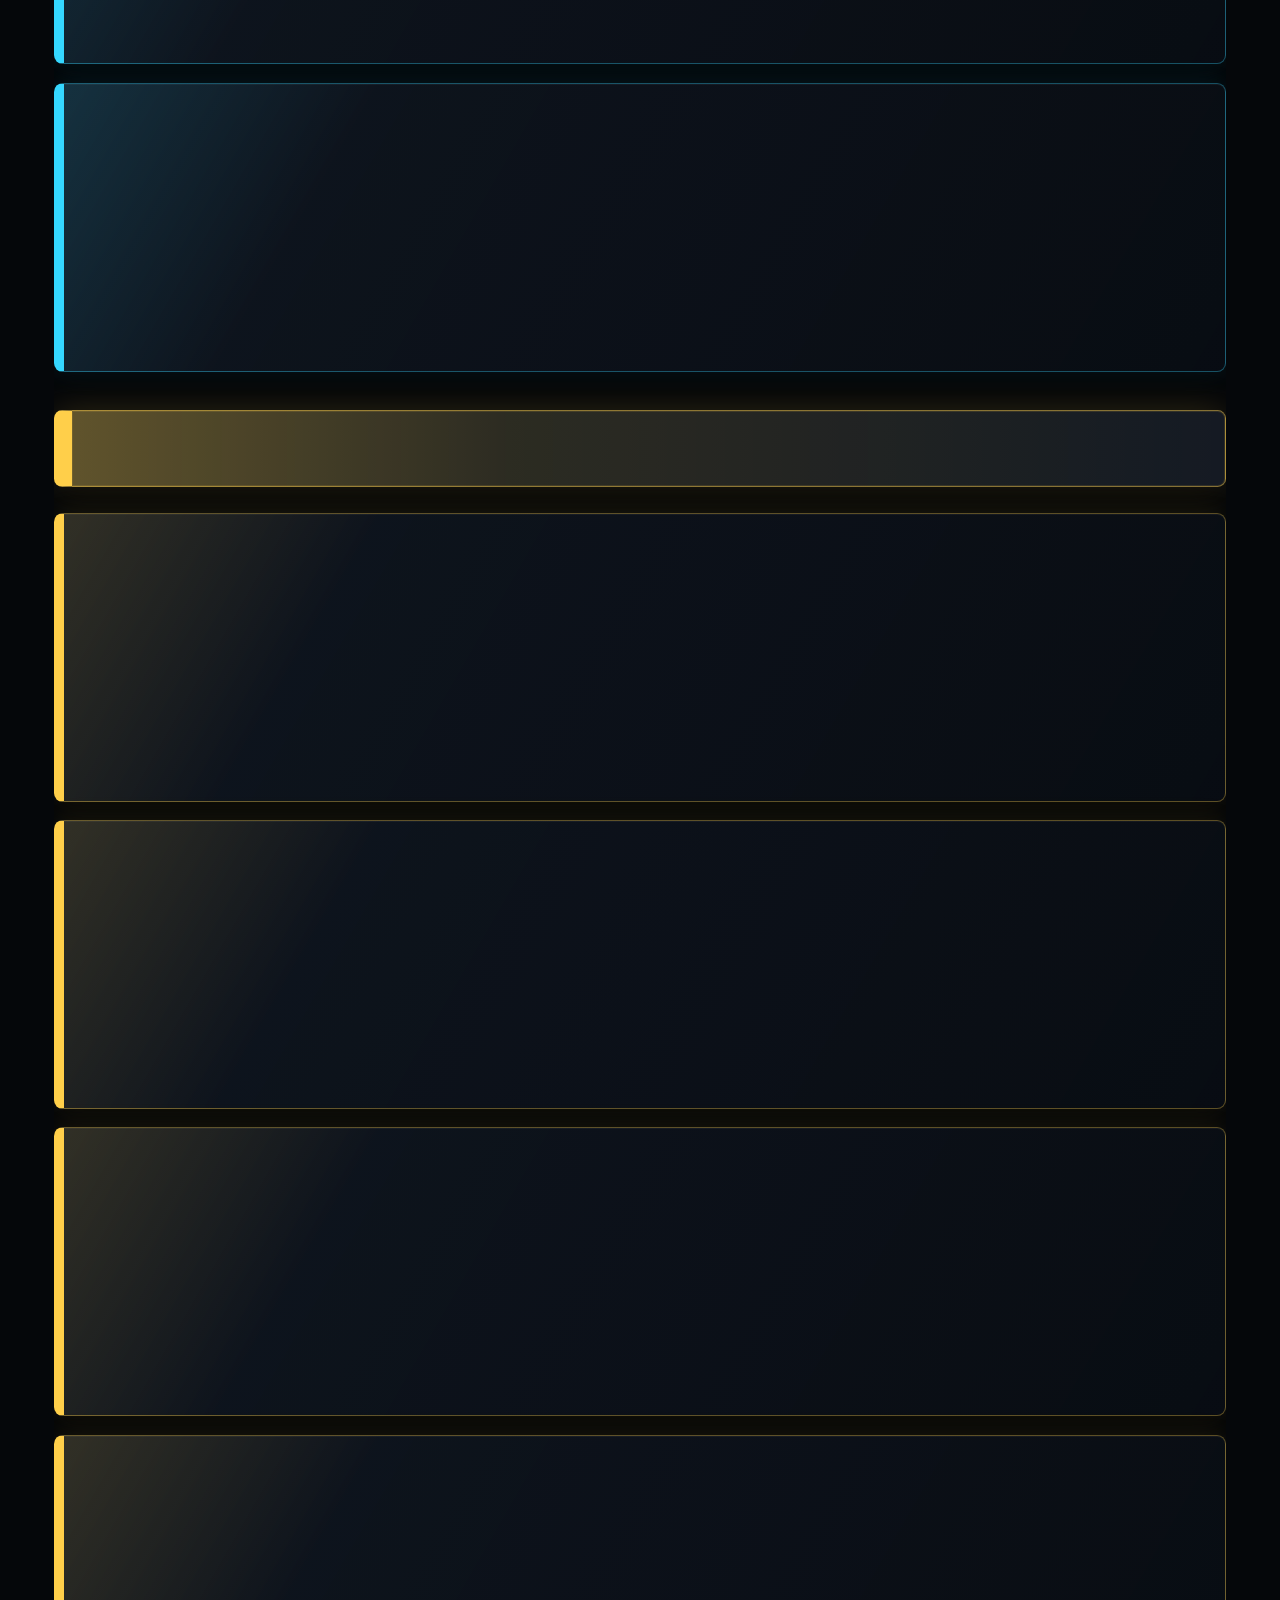
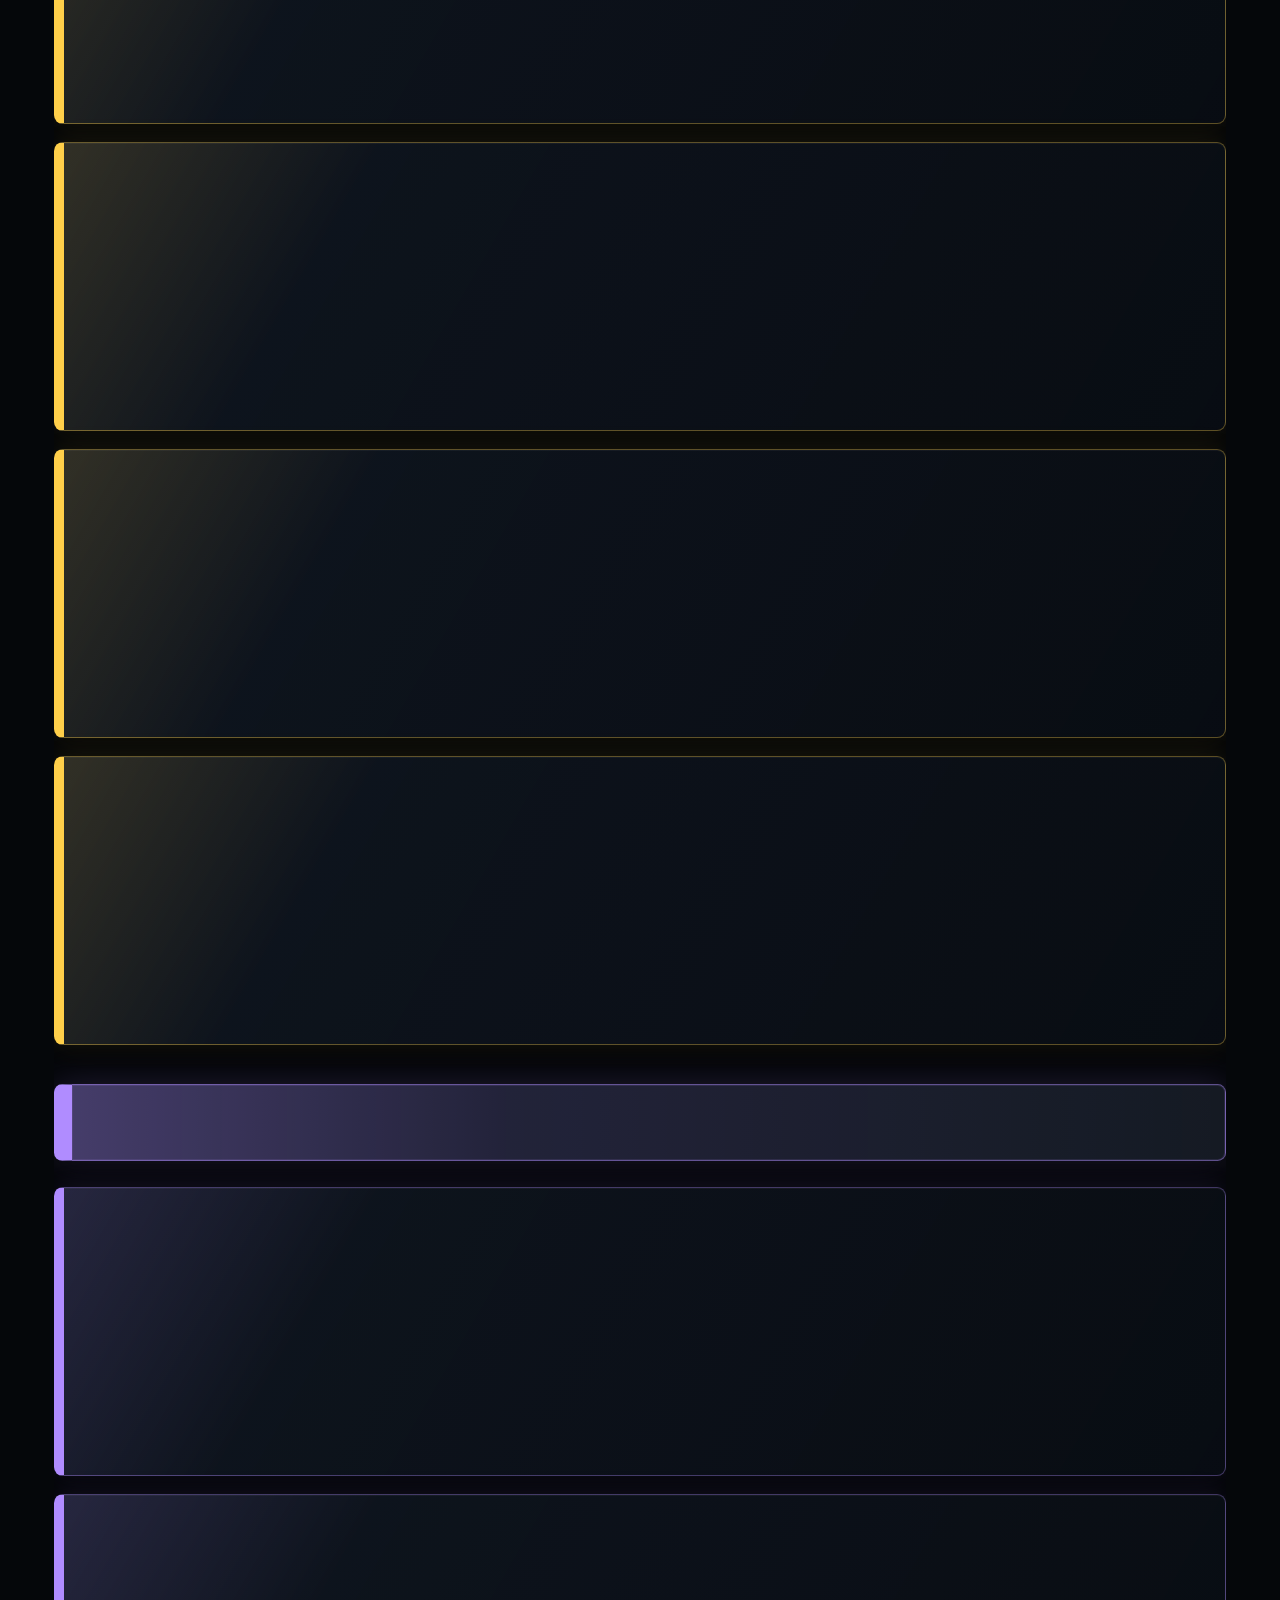
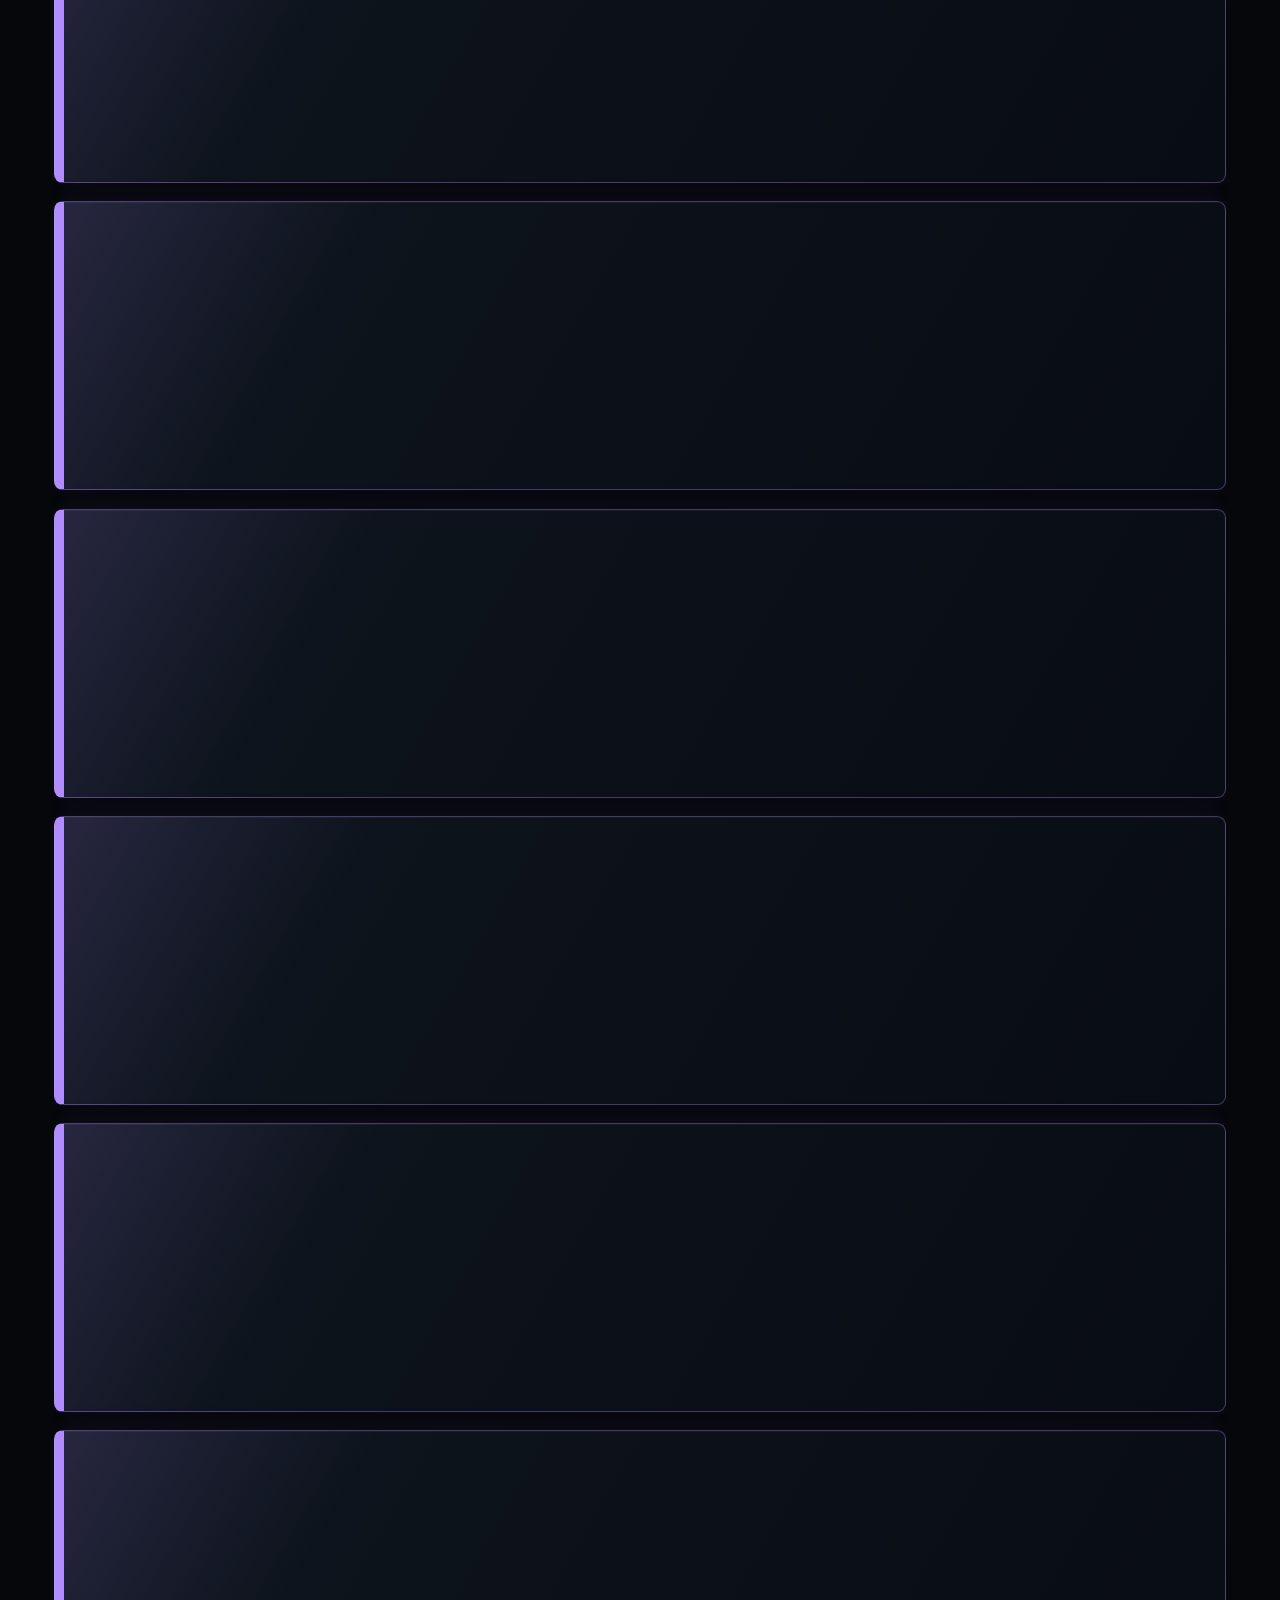
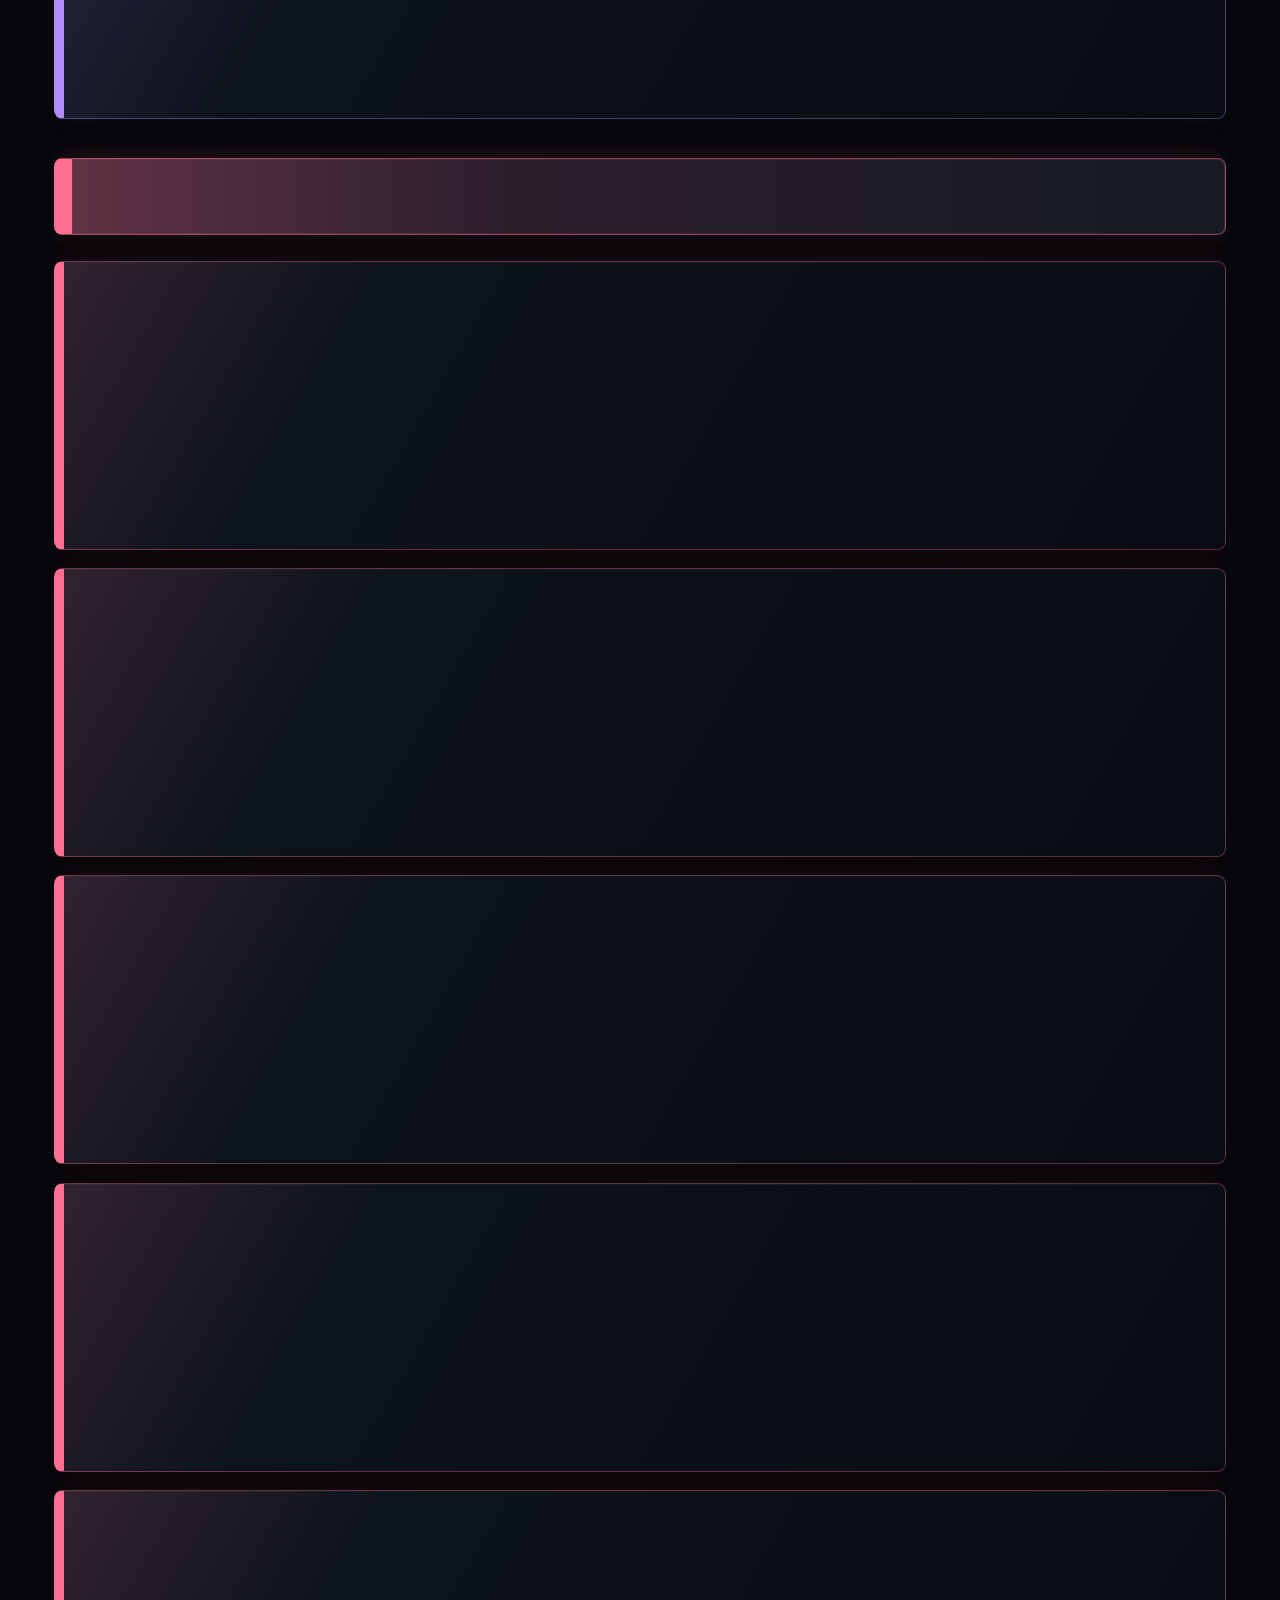
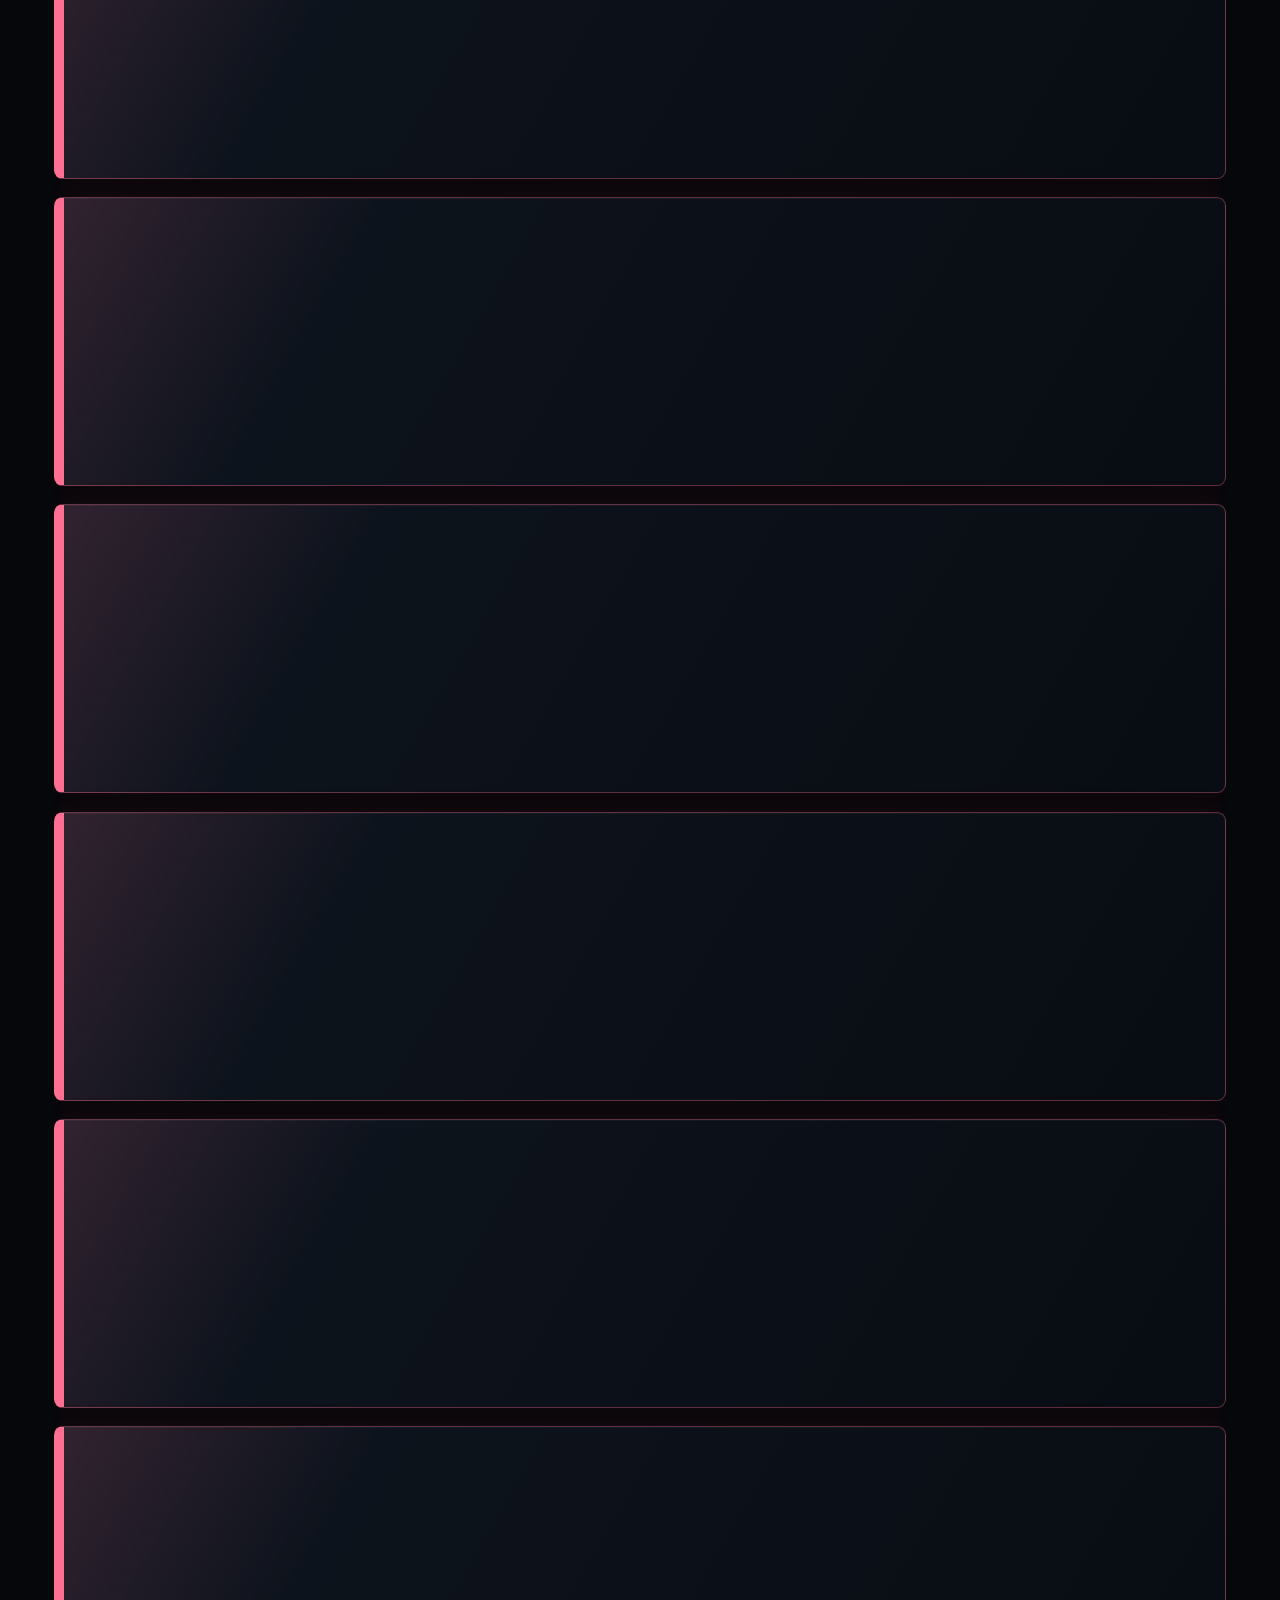
==== commit b36102cd: "Update Loadout Lab meta weapons" ====
--- a/New project 2/index.html
+++ b/New project 2/index.html
@@ -7,14 +7,14 @@
     ><link rel="stylesheet" href="styles.css?v=20260512-official1"><link rel="stylesheet" href="meta-overrides.css?v=20260512-official1"></head><body><header class="site-header"><a class="brand" href="#top" aria-label="Loadout Lab Startseite"><span class="brand-mark">LL</span><span>Loadout Lab</span></a><nav class="top-nav" aria-label="Hauptnavigation"><a href="#loadouts">Tierlist</a><a href="#intel">MW4</a><a href="#updates">Updates</a></nav></header><main id="top"><section id="loadouts" class="section loadout-section tier-first"><div class="section-heading"><p class="eyebrow">Meta Tierlist</p><h1 id="tierTitle">Warzone Ranked Meta Tierlist</h1><p id="tierDescription">
             Suche nach BO7-Waffen, Klasse oder Rolle. Die Liste gruppiert Builds
             nach Meta-Stufe und zeigt Pick-Rate, Handhabung, Code und AufsÃƒÂ¤tze.
-          </p><p class="updated-note">Aktualisiert: 12. Juni 2026 um 09:52 MESZ</p></div><div class="today-strip" aria-label="Heute wichtig"><article><span>Heute wichtig</span><strong>Season 03 Reloaded</strong><p>Season 04 ist live: Meta-Liste, Ranked-EinschÃƒÂ¤tzung und Update-Infos sind auf den 4. Juni aktualisiert.</p></article><article><span>Meta bewegt sich</span><strong>Buffs & Nerfs</strong><p>DS20 Mirage ist laut WZStats aktuell #1, gefolgt von Carbon 57, MXR-17, Dravec 45, AK-27 und Kogot-7. A-Tier startet jetzt fortlaufend bei #7.</p></article><article><span>Weiter grinden</span><strong>Camos & Challenges</strong><p>Tarnungen sind nach Modus und Kategorie getrennt, inklusive Herausforderung.</p></article></div><div class="mode-switch primary-mode-switch" aria-label="Hauptansicht auswÃƒÂ¤hlen"><button class="mode-button update-mode-button" data-mode="updates" type="button">Updates</button><button class="mode-button mw4-mode-button" data-mode="mw4-info" type="button">MW4 Infos & GerÃƒÂ¼chte</button><button class="mode-button season-mode-button season4-mode-button" data-mode="season4-info" type="button">Season 4</button></div><div class="mode-switch secondary-mode-switch" aria-label="Metaansicht auswÃƒÂ¤hlen"><button class="mode-button active" data-mode="warzone-ranked" type="button">Warzone Meta</button><button class="mode-button" data-mode="bo7-ranked" type="button">Black Ops 7 Meta</button><button class="mode-button camo-mode-button" data-mode="camos" type="button">Tarnungen</button></div><div class="content-tabs" id="contentTabs" aria-label="Ansicht auswÃƒÂ¤hlen"><button class="content-tab active" data-tab="weapons" type="button">Meta Waffen</button><button class="content-tab" data-tab="maps" type="button">Maps</button></div><div class="tab-panel active" data-panel="weapons"><div class="weapon-dashboard"><div class="controls" aria-label="Loadout Werkzeuge"><label class="search-box"><span>Suche</span><input id="loadoutSearch" type="search" placeholder="z. B. AK-27, Kogot-7, Ranked"></label><label class="select-box"><span>Sortieren</span><select id="sortSelect"><option value="score">Meta Score</option><option value="pick">Pick-Rate</option><option value="name">Name</option><option value="range">Reichweite</option></select></label></div><div class="toolbar" id="filterToolbar" aria-label="Loadout Filter"></div><div class="meta-patch-summary" id="metaPatchSummary"></div><div class="weapon-compare-panel" id="weaponComparePanel" aria-label="Meta Vergleich"></div><p class="result-count" id="resultCount" aria-live="polite"></p><div class="loadout-grid" id="loadoutGrid"></div></div></div><div id="maps" class="tab-panel maps-section" data-panel="maps" hidden><div class="map-panel"><p class="eyebrow">Map Control</p><h2 id="mapsTitle">Ranked Maps</h2><p id="mapsDescription"></p><ul class="callout-list" id="mapNotes"></ul><div class="map-insight"><div><span>Top Landing Spots</span><ol id="hotspotRank"></ol></div><div><span>Heatmap</span><div class="heat-legend" aria-label="Heatmap Legende"><i></i><p>Je grÃƒÂ¶ÃƒÅ¸er und heller der Spot, desto hÃƒÂ¶her der Landing-Anteil.</p></div></div></div></div><div class="map-board"><div class="map-board-header"><span id="mapsKicker">Rotation</span><strong id="mapsSummary">0 Maps</strong></div><div class="map-tabs" id="mapTabs" aria-label="Warzone Ranked Map auswÃƒÂ¤hlen"></div><div class="map-mode-grid" id="mapModeGrid"></div><ul class="source-list"><li><a href="https://www.callofduty.com/patchnotes/2026/04/call-of-duty-bo7-warzone-season-03-patch-notes?pubDate=20260402" target="_blank" rel="noreferrer">Warzone Ranked Patch Notes</a></li><li><a href="https://support.activision.com/black-ops-7/articles/black-ops-7-ranked-play" target="_blank" rel="noreferrer">BO7 Ranked Play Support</a></li><li><a href="https://dotesports.com/call-of-duty/news/black-ops-7-ranked-play-maps-and-modes" target="_blank" rel="noreferrer">BO7 Season 3 Map Pool</a></li></ul></div></div><div class="tab-panel camos-section" data-panel="camos" hidden><div class="camo-header"><div><p class="eyebrow">Camo Board</p><h2>Tarnungen & Mastery</h2><p>
+          </p><p class="updated-note">Aktualisiert: 12. Juni 2026 um 09:54 MESZ</p></div><div class="today-strip" aria-label="Heute wichtig"><article><span>Heute wichtig</span><strong>Season 03 Reloaded</strong><p>Season 04 ist live: Meta-Liste, Ranked-EinschÃƒÂ¤tzung und Update-Infos sind auf den 4. Juni aktualisiert.</p></article><article><span>Meta bewegt sich</span><strong>Buffs & Nerfs</strong><p>DS20 Mirage ist laut WZStats aktuell #1, gefolgt von Carbon 57, MXR-17, Dravec 45, AK-27 und Kogot-7. A-Tier startet jetzt fortlaufend bei #7.</p></article><article><span>Weiter grinden</span><strong>Camos & Challenges</strong><p>Tarnungen sind nach Modus und Kategorie getrennt, inklusive Herausforderung.</p></article></div><div class="mode-switch primary-mode-switch" aria-label="Hauptansicht auswÃƒÂ¤hlen"><button class="mode-button update-mode-button" data-mode="updates" type="button">Updates</button><button class="mode-button mw4-mode-button" data-mode="mw4-info" type="button">MW4 Infos & GerÃƒÂ¼chte</button><button class="mode-button season-mode-button season4-mode-button" data-mode="season4-info" type="button">Season 4</button></div><div class="mode-switch secondary-mode-switch" aria-label="Metaansicht auswÃƒÂ¤hlen"><button class="mode-button active" data-mode="warzone-ranked" type="button">Warzone Meta</button><button class="mode-button" data-mode="bo7-ranked" type="button">Black Ops 7 Meta</button><button class="mode-button camo-mode-button" data-mode="camos" type="button">Tarnungen</button></div><div class="content-tabs" id="contentTabs" aria-label="Ansicht auswÃƒÂ¤hlen"><button class="content-tab active" data-tab="weapons" type="button">Meta Waffen</button><button class="content-tab" data-tab="maps" type="button">Maps</button></div><div class="tab-panel active" data-panel="weapons"><div class="weapon-dashboard"><div class="controls" aria-label="Loadout Werkzeuge"><label class="search-box"><span>Suche</span><input id="loadoutSearch" type="search" placeholder="z. B. AK-27, Kogot-7, Ranked"></label><label class="select-box"><span>Sortieren</span><select id="sortSelect"><option value="score">Meta Score</option><option value="pick">Pick-Rate</option><option value="name">Name</option><option value="range">Reichweite</option></select></label></div><div class="toolbar" id="filterToolbar" aria-label="Loadout Filter"></div><div class="meta-patch-summary" id="metaPatchSummary"></div><div class="weapon-compare-panel" id="weaponComparePanel" aria-label="Meta Vergleich"></div><p class="result-count" id="resultCount" aria-live="polite"></p><div class="loadout-grid" id="loadoutGrid"></div></div></div><div id="maps" class="tab-panel maps-section" data-panel="maps" hidden><div class="map-panel"><p class="eyebrow">Map Control</p><h2 id="mapsTitle">Ranked Maps</h2><p id="mapsDescription"></p><ul class="callout-list" id="mapNotes"></ul><div class="map-insight"><div><span>Top Landing Spots</span><ol id="hotspotRank"></ol></div><div><span>Heatmap</span><div class="heat-legend" aria-label="Heatmap Legende"><i></i><p>Je grÃƒÂ¶ÃƒÅ¸er und heller der Spot, desto hÃƒÂ¶her der Landing-Anteil.</p></div></div></div></div><div class="map-board"><div class="map-board-header"><span id="mapsKicker">Rotation</span><strong id="mapsSummary">0 Maps</strong></div><div class="map-tabs" id="mapTabs" aria-label="Warzone Ranked Map auswÃƒÂ¤hlen"></div><div class="map-mode-grid" id="mapModeGrid"></div><ul class="source-list"><li><a href="https://www.callofduty.com/patchnotes/2026/04/call-of-duty-bo7-warzone-season-03-patch-notes?pubDate=20260402" target="_blank" rel="noreferrer">Warzone Ranked Patch Notes</a></li><li><a href="https://support.activision.com/black-ops-7/articles/black-ops-7-ranked-play" target="_blank" rel="noreferrer">BO7 Ranked Play Support</a></li><li><a href="https://dotesports.com/call-of-duty/news/black-ops-7-ranked-play-maps-and-modes" target="_blank" rel="noreferrer">BO7 Season 3 Map Pool</a></li></ul></div></div><div class="tab-panel camos-section" data-panel="camos" hidden><div class="camo-header"><div><p class="eyebrow">Camo Board</p><h2>Tarnungen & Mastery</h2><p>
                 ÃƒÅ“bersicht fÃƒÂ¼r besondere BO7- und Warzone-Tarnungen, inklusive Kategorie,
                 Status und Challenge-Hinweis zum Freischalten.
               </p></div><div class="camo-summary"><span id="camoCount">0</span><p>Tarnungen</p></div></div><div class="camo-progress-strip" aria-label="Tarnungsfortschritt"><article><span>Basis</span><strong>Kill-Meilensteine</strong><p>Erst Basis-Tarnungen einer Waffe abschlieÃƒÅ¸en.</p></article><article><span>Spezial</span><strong>Mini-Challenges</strong><p>Danach waffenspezifische Aufgaben erledigen.</p></article><article><span>Mastery</span><strong>Langzeit-Grind</strong><p>Finale Camos ÃƒÂ¼ber vollstÃƒÂ¤ndige Kategorien freischalten.</p></article></div><div class="camo-filter" id="camoFilter" aria-label="Tarnungen filtern"><button class="filter-button active" data-camo="Warzone" type="button">Warzone</button><button class="filter-button" data-camo="Multiplayer" type="button">Multiplayer</button><button class="filter-button" data-camo="Zombies" type="button">Zombies</button><button class="filter-button" data-camo="Endgame" type="button">Endgame</button></div><div class="camo-filter camo-category-filter" id="camoCategoryFilter" aria-label="Tarnungs-Kategorie filtern"><button class="filter-button active" data-camo-category="Military" type="button">Basis Tarnungen</button><button class="filter-button" data-camo-category="Special" type="button">Spezial Tarnungen</button><button class="filter-button" data-camo-category="Mastery" type="button">Mastery Tarnungen</button></div><div class="camo-grid" id="camoGrid"></div></div><div class="tab-panel mode-info-section" data-panel="mode-info" hidden><div class="mode-info-hero"><div><p class="eyebrow">Spielmodi</p><h2 id="modeInfoTitle">Multiplayer</h2><p id="modeInfoDescription"></p></div><span id="modeInfoKicker">BO7</span></div><div class="mode-info-tabs" id="modeInfoTabs" aria-label="Spielmodus auswÃƒÂ¤hlen" hidden><button class="filter-button active" data-mode-info="multiplayer" type="button">Multiplayer</button><button class="filter-button" data-mode-info="warzone" type="button">Warzone</button><button class="filter-button" data-mode-info="zombies" type="button">Zombies</button><button class="filter-button" data-mode-info="endgame" type="button">Endgame</button></div><div class="mode-info-layout"><article class="mode-info-main"><img id="modeInfoImage" src="https://imgs.callofduty.com/content/dam/atvi/callofduty/cod-touchui/blog/seasons/blackops7/season-03/maps/mp/BO7_S3_Maps_Plaza.webp" alt="Black Ops 7 Multiplayer Map Plaza" loading="lazy"><div class="mode-info-body"><div class="mode-info-stat-grid" id="modeInfoStats"></div><section class="mode-update-box" aria-label="NÃƒÂ¤chstes Update"><div><span>NÃƒÂ¤chstes Update</span><strong id="modeInfoUpdateTime"></strong></div><p id="modeInfoUpdateSummary"></p></section><div class="mode-info-card-grid" id="modeInfoCards"></div><div class="mode-image-gallery" id="modeInfoGallery"></div></div></article><aside class="mode-info-side"><h3>Einordnung</h3><ul class="callout-list" id="modeInfoTips"></ul><div class="official-note"><strong>Hinweis:</strong>
                 Infos sind fÃƒÂ¼r Loadout Lab zusammengefasst und werden mit offiziellen Season- und Patch-Updates abgeglichen.
               </div></aside></div></div><div class="tab-panel updates-section" data-panel="updates" hidden><div class="updates-hero"><div><p class="eyebrow">Update Radar</p><h2>Offizielle Call of Duty Updates</h2><p>
                 Nur bestÃƒÂ¤tigte Meldungen aus offiziellen Call-of-Duty-Quellen. Klicke eine Karte an, um die kompakte Zusammenfassung zu ÃƒÂ¶ffnen.
-              </p></div><span>Stand: 12. Juni 2026 um 09:52 MESZ</span></div><div class="update-priority-grid" aria-label="Schnelle Update ÃƒÅ“bersicht"><article><span>Aktuell</span><strong>Call of Duty: Black Ops 7 Season 04 Patch Notes</strong><p>3. Juni 2026: Season 04 introduces another massive season of content. Take on Operation Wall Breaker in Endgame, deploy across five new and remastered Multiplayer Maps, fight off the horde in the new Rogue Run game mode in Zombies, and much more arriving tomorrow, June 4th!</p></article><article><span>Geprueft</span><strong>Automatisch aktualisiert</strong><p>Offizielle Quellen wurden am 6. Juni 2026 um 14:18 MESZ geprueft.</p></article><article><span>Weitere Updates</span><strong>Call of Duty: Warzone Season 04 Patch Notes</strong><p>3. Juni 2026: With Season 04 now live, weÃ¢â‚¬â„¢re building on our anti-cheat systems to better protect players and ensure fair matches across all platforms. The following security measures are now enabled and actively enforced in-game.</p></article></div><div class="mode-info-tabs update-mode-tabs" id="updateModeTabs" aria-label="Update-Kategorie auswÃƒÂ¤hlen"><button class="filter-button active" data-update-view="all" type="button">Alle Updates</button><button class="filter-button" data-update-view="warzone" type="button">Warzone</button><button class="filter-button" data-update-view="multiplayer" type="button">Multiplayer</button><button class="filter-button" data-update-view="zombies" type="button">Zombies</button><button class="filter-button" data-update-view="endgame" type="button">Endgame</button></div><div class="update-mode-panel" id="updateModePanel" hidden><div class="mode-info-hero"><div><p class="eyebrow">Modus Update</p><h2 id="updateModeTitle"></h2><p id="updateModeDescription"></p></div><span id="updateModeKicker"></span></div><div class="mode-info-layout"><article class="mode-info-main"><img id="updateModeImage" src="https://imgs.callofduty.com/content/dam/atvi/callofduty/cod-touchui/patchnotes/body/bo7/wz/s03/Big-Map-Rotation.jpg" alt="Warzone Big Map Rotation" loading="lazy"><div class="mode-info-body"><div class="mode-info-stat-grid" id="updateModeStats"></div><section class="mode-update-box" aria-label="NÃƒÂ¤chstes Update"><div><span>NÃƒÂ¤chstes Update</span><strong id="updateModeUpdateTime"></strong></div><p id="updateModeUpdateSummary"></p></section><div class="mode-info-card-grid" id="updateModeCards"></div><div class="mode-image-gallery" id="updateModeGallery"></div></div></article><aside class="mode-info-side"><h3>Einordnung</h3><ul class="callout-list" id="updateModeTips"></ul></aside></div></div><div class="update-board">
+              </p></div><span>Stand: 12. Juni 2026 um 09:54 MESZ</span></div><div class="update-priority-grid" aria-label="Schnelle Update ÃƒÅ“bersicht"><article><span>Aktuell</span><strong>Call of Duty: Black Ops 7 Season 04 Patch Notes</strong><p>3. Juni 2026: Season 04 introduces another massive season of content. Take on Operation Wall Breaker in Endgame, deploy across five new and remastered Multiplayer Maps, fight off the horde in the new Rogue Run game mode in Zombies, and much more arriving tomorrow, June 4th!</p></article><article><span>Geprueft</span><strong>Automatisch aktualisiert</strong><p>Offizielle Quellen wurden am 6. Juni 2026 um 14:18 MESZ geprueft.</p></article><article><span>Weitere Updates</span><strong>Call of Duty: Warzone Season 04 Patch Notes</strong><p>3. Juni 2026: With Season 04 now live, weÃ¢â‚¬â„¢re building on our anti-cheat systems to better protect players and ensure fair matches across all platforms. The following security measures are now enabled and actively enforced in-game.</p></article></div><div class="mode-info-tabs update-mode-tabs" id="updateModeTabs" aria-label="Update-Kategorie auswÃƒÂ¤hlen"><button class="filter-button active" data-update-view="all" type="button">Alle Updates</button><button class="filter-button" data-update-view="warzone" type="button">Warzone</button><button class="filter-button" data-update-view="multiplayer" type="button">Multiplayer</button><button class="filter-button" data-update-view="zombies" type="button">Zombies</button><button class="filter-button" data-update-view="endgame" type="button">Endgame</button></div><div class="update-mode-panel" id="updateModePanel" hidden><div class="mode-info-hero"><div><p class="eyebrow">Modus Update</p><h2 id="updateModeTitle"></h2><p id="updateModeDescription"></p></div><span id="updateModeKicker"></span></div><div class="mode-info-layout"><article class="mode-info-main"><img id="updateModeImage" src="https://imgs.callofduty.com/content/dam/atvi/callofduty/cod-touchui/patchnotes/body/bo7/wz/s03/Big-Map-Rotation.jpg" alt="Warzone Big Map Rotation" loading="lazy"><div class="mode-info-body"><div class="mode-info-stat-grid" id="updateModeStats"></div><section class="mode-update-box" aria-label="NÃƒÂ¤chstes Update"><div><span>NÃƒÂ¤chstes Update</span><strong id="updateModeUpdateTime"></strong></div><p id="updateModeUpdateSummary"></p></section><div class="mode-info-card-grid" id="updateModeCards"></div><div class="mode-image-gallery" id="updateModeGallery"></div></div></article><aside class="mode-info-side"><h3>Einordnung</h3><ul class="callout-list" id="updateModeTips"></ul></aside></div></div><div class="update-board">
             <a class="update-card official" href="https://www.callofduty.com/patchnotes/2026/06/call-of-duty-black-ops-7-season-04-patch-notes" target="_blank" rel="noreferrer">
                 <img src="https://imgs.callofduty.com/content/dam/atvi/callofduty/cod-touchui/patchnotes/body/bo7/mp/season-04/COD-BO7-S04-PATCH-NOTES-TOUT.jpg" alt="Call of Duty: Black Ops 7 Season 04 Patch Notes" loading="lazy">
               <div class="update-card-content">
@@ -150,7 +150,7 @@
         Loadout Lab ist ein fan-made COD Info Hub. Nicht offiziell mit Activision oder Call of Duty verbunden.
       </p><a href="#top">ZurÃƒÂ¼ck nach oben</a></footer>
     <script>
-      window.__loadoutLabMetaVersion = "auto-20260610142942";
+      window.__loadoutLabMetaVersion = "auto-202606120754";
       (function () {
         const originalFetch = window.fetch ? window.fetch.bind(window) : null;
         if (!originalFetch) return;
@@ -171,22 +171,22 @@
         };
       }());
     </script>
-    <script src="script.js?v=auto-20260610142942" defer></script>
-    <script src="meta-fast.js?v=auto-20260610142942" defer></script>
-    <script src="mw4.js?v=auto-20260610142942" defer></script>
-    <script src="mw4-no-tabs.js?v=auto-20260610142942" defer></script>
-    <script src="season4.js?v=auto-20260610142942" defer></script>
-    <script src="site-ui.js?v=auto-20260610142942" defer></script>
-    <script src="loadout-lab-upgrades.js?v=auto-20260610142942" defer></script>
-    <script src="loadout-details-upgrades.js?v=auto-20260610142942" defer></script>
-    <script src="loadout-build-supplements.js?v=auto-20260610142942" defer></script>
-    <script src="loadout-filter-fix.js?v=auto-20260610142942" defer></script>
-    <script src="subnav-cleanup.js?v=auto-20260610142942" defer></script>
-    <script src="performance.js?v=auto-20260610142942" defer></script>
-    <script src="loadout-card-polish.js?v=auto-20260610142942" defer></script>
-    <script src="loadout-card-finalizer.js?v=auto-20260610142942" defer></script>
-    <script src="loadout-image-fix.js?v=auto-20260610142942" defer></script>
-    <script src="loadout-mobile-details-polish.js?v=auto-20260610142942" defer></script>
-    <script src="loadout-mobile-filter-close.js?v=auto-20260610142942" defer></script>
+    <script src="script.js?v=auto-202606120754" defer></script>
+    <script src="meta-fast.js?v=auto-202606120754" defer></script>
+    <script src="mw4.js?v=auto-202606120754" defer></script>
+    <script src="mw4-no-tabs.js?v=auto-202606120754" defer></script>
+    <script src="season4.js?v=auto-202606120754" defer></script>
+    <script src="site-ui.js?v=auto-202606120754" defer></script>
+    <script src="loadout-lab-upgrades.js?v=auto-202606120754" defer></script>
+    <script src="loadout-details-upgrades.js?v=auto-202606120754" defer></script>
+    <script src="loadout-build-supplements.js?v=auto-202606120754" defer></script>
+    <script src="loadout-filter-fix.js?v=auto-202606120754" defer></script>
+    <script src="subnav-cleanup.js?v=auto-202606120754" defer></script>
+    <script src="performance.js?v=auto-202606120754" defer></script>
+    <script src="loadout-card-polish.js?v=auto-202606120754" defer></script>
+    <script src="loadout-card-finalizer.js?v=auto-202606120754" defer></script>
+    <script src="loadout-image-fix.js?v=auto-202606120754" defer></script>
+    <script src="loadout-mobile-details-polish.js?v=auto-202606120754" defer></script>
+    <script src="loadout-mobile-filter-close.js?v=auto-202606120754" defer></script>
   </body></html>
 
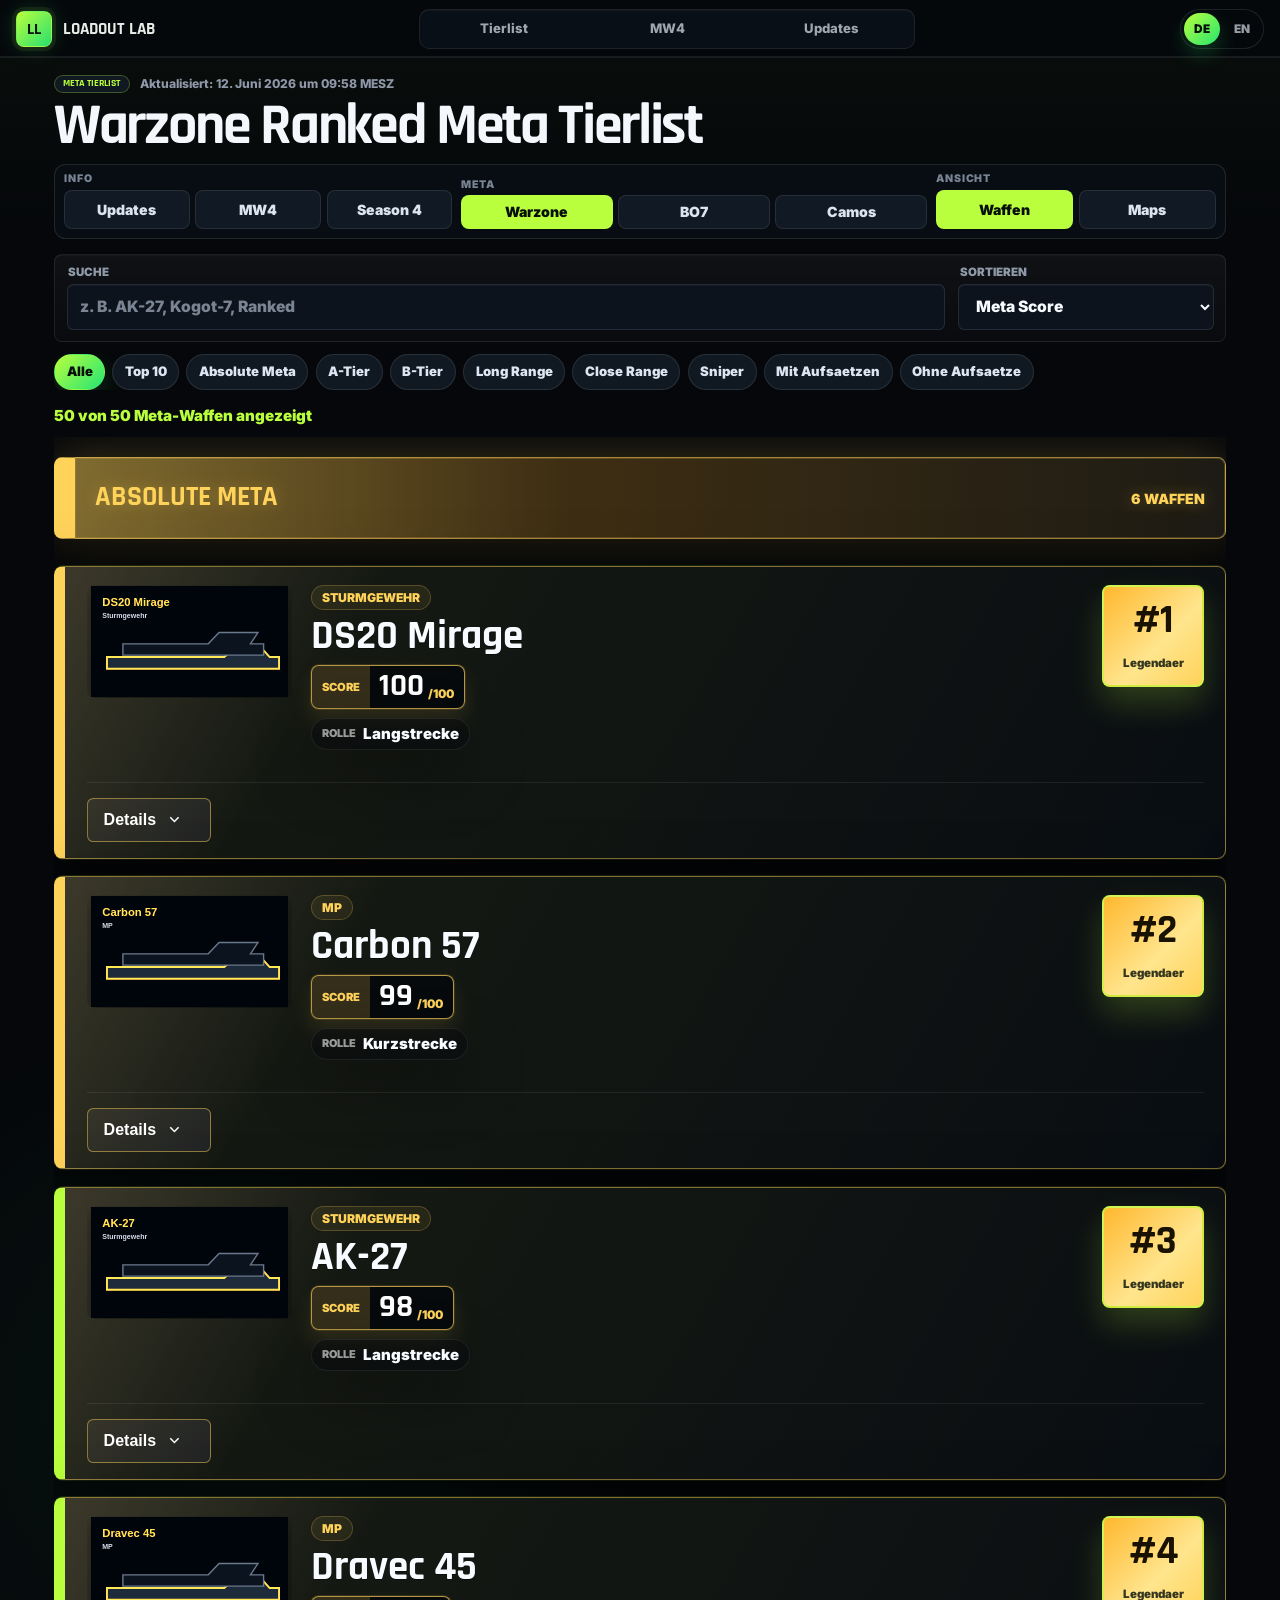
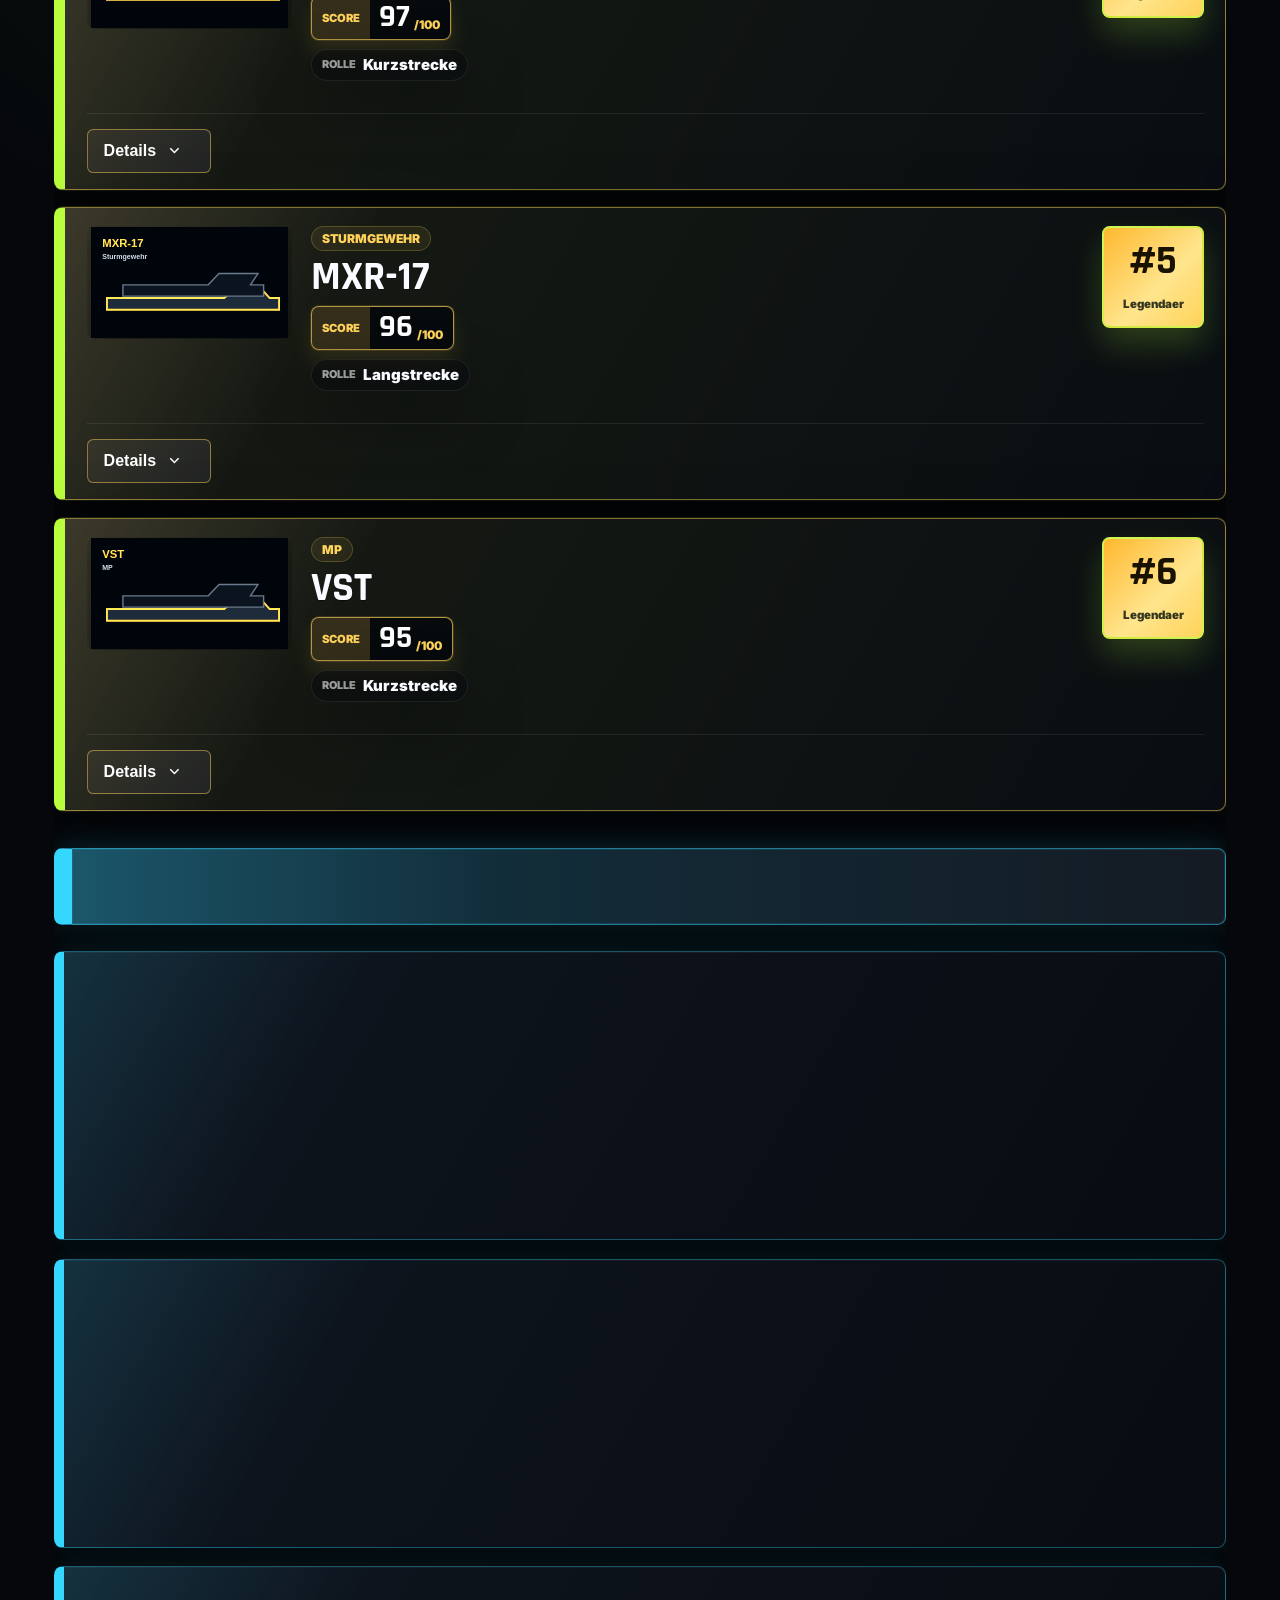
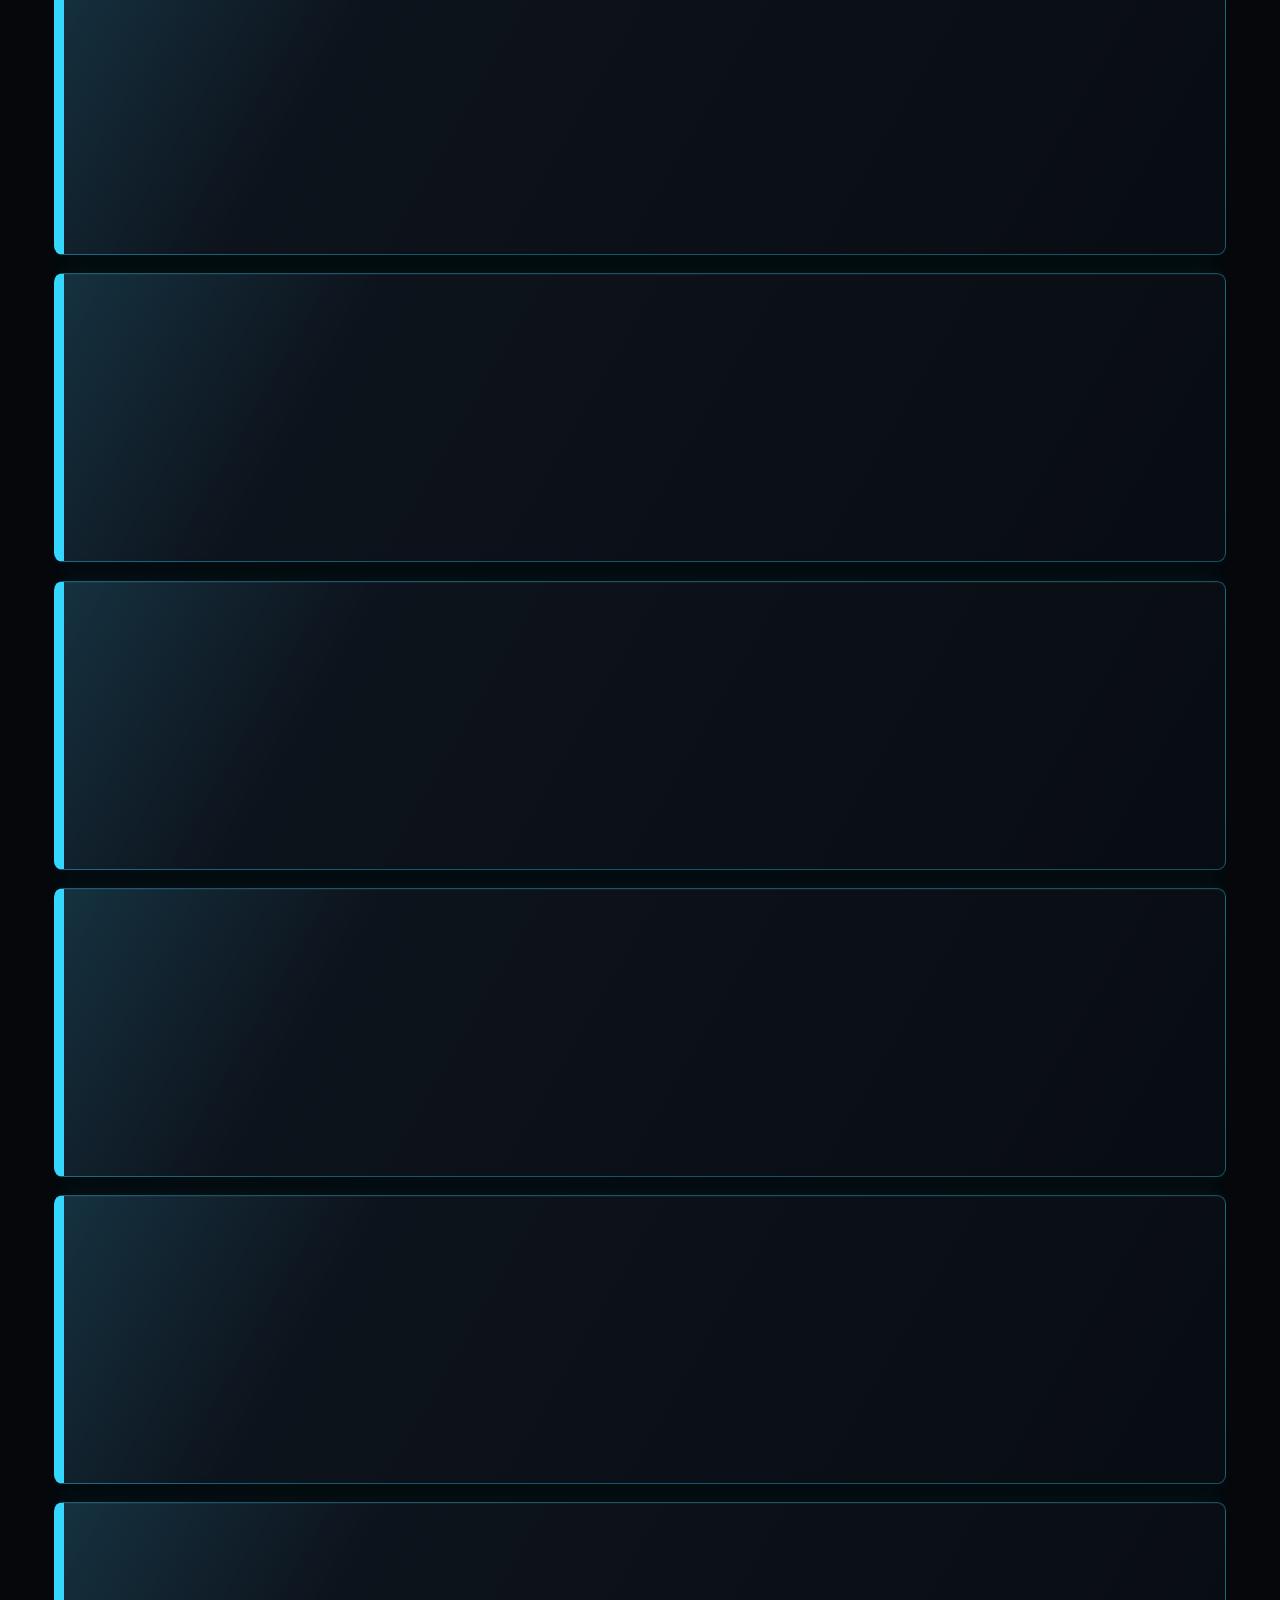
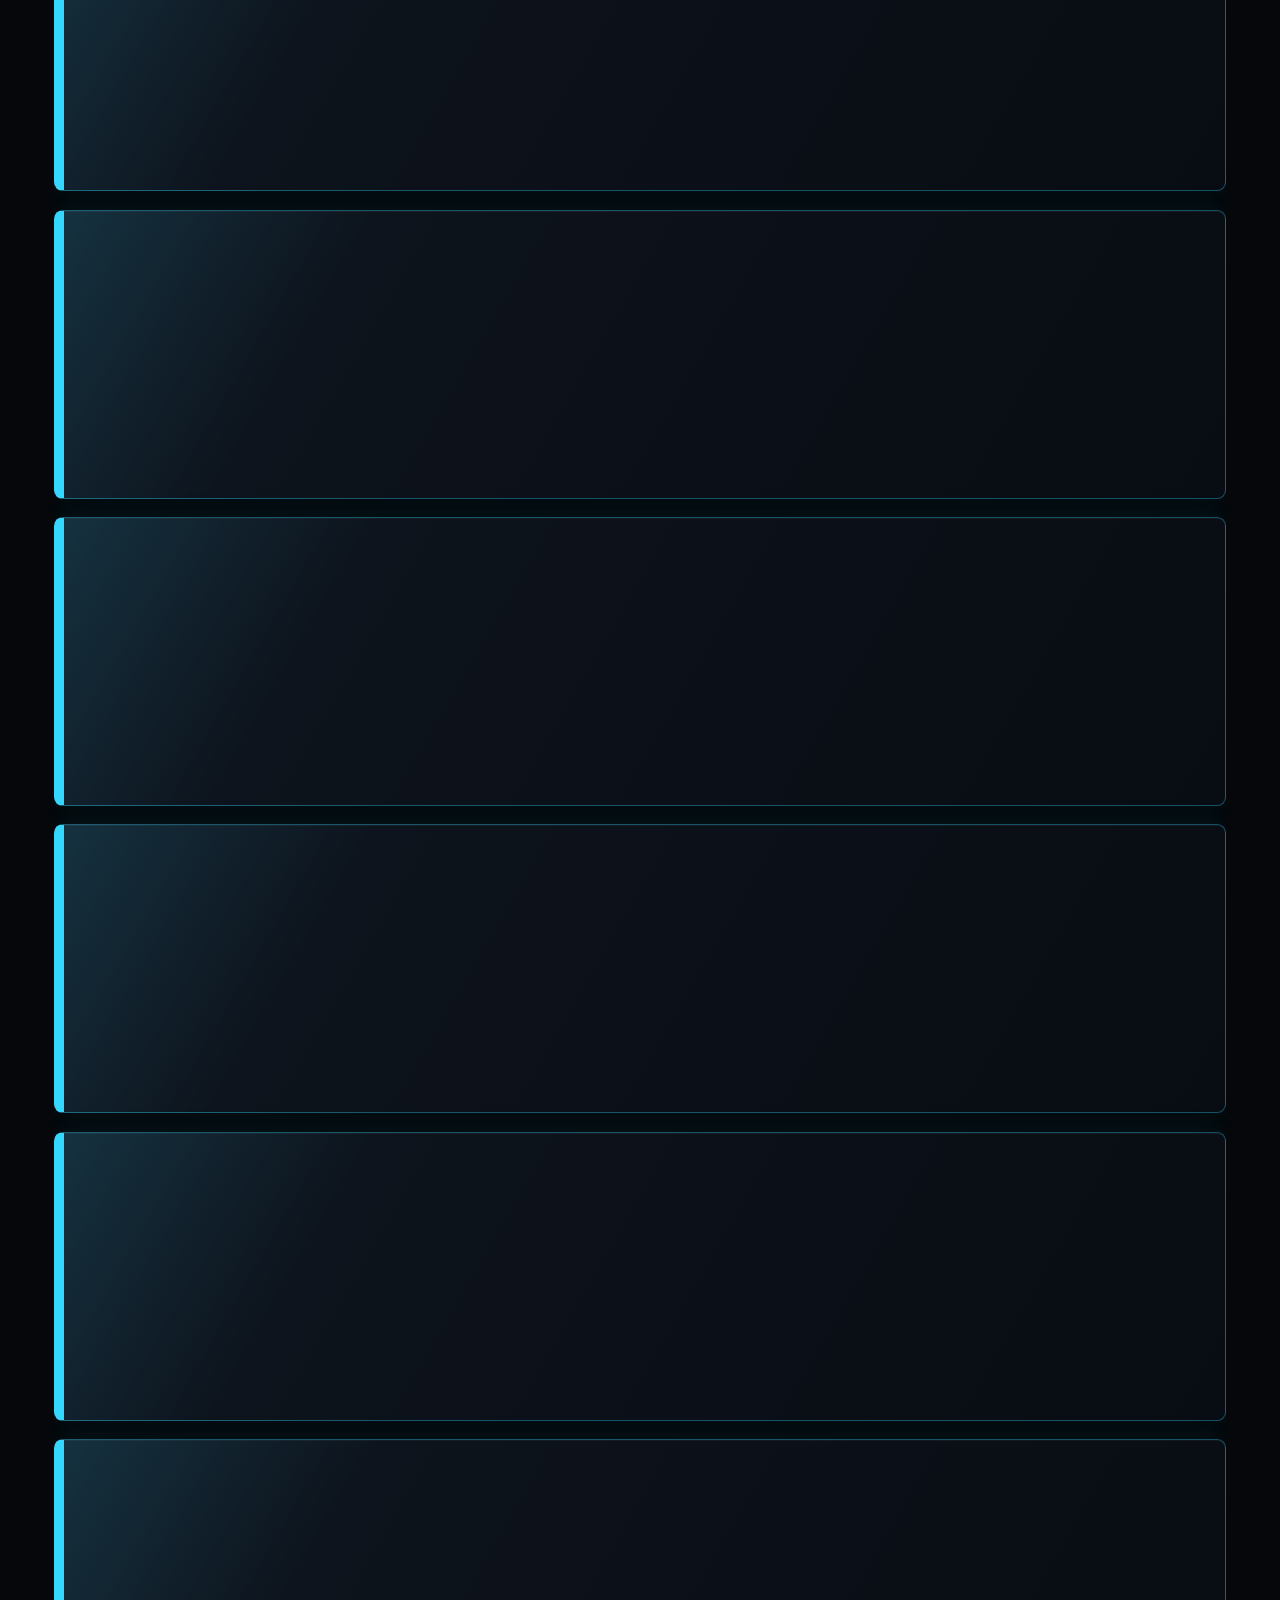
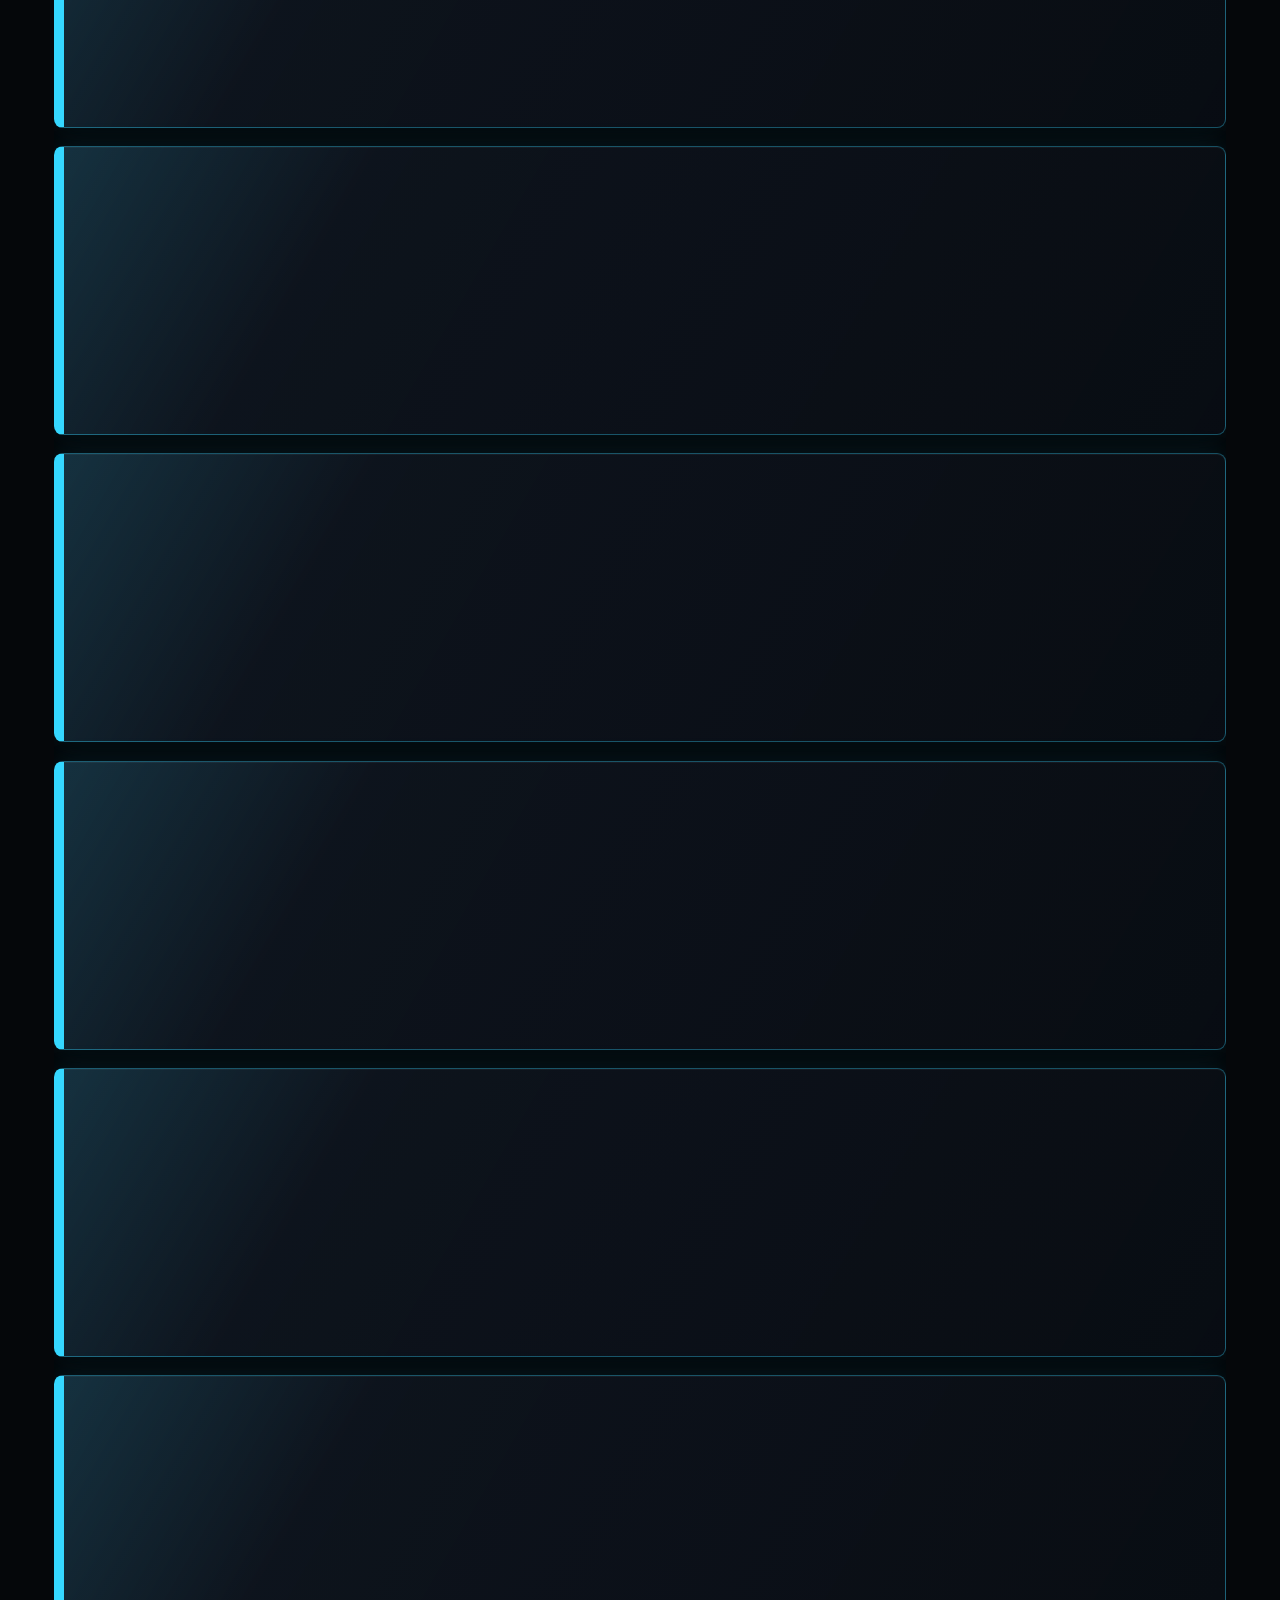
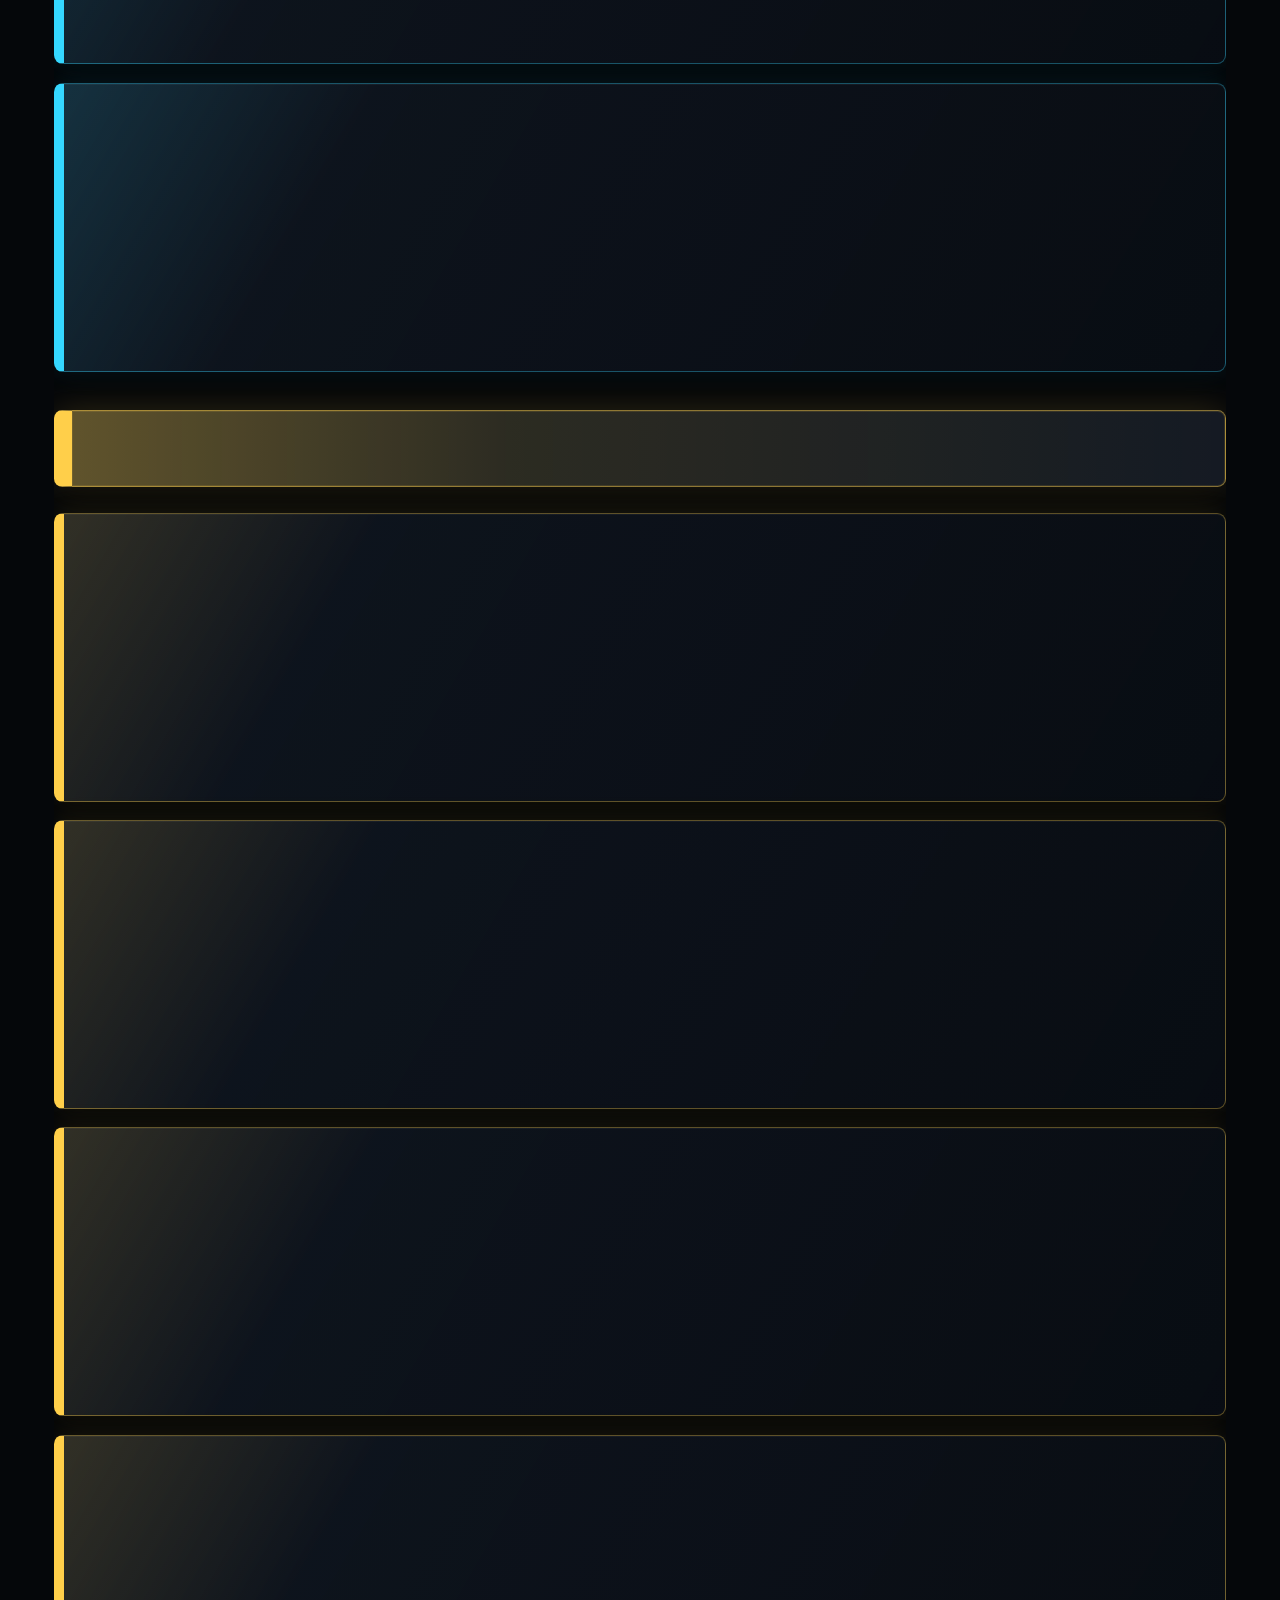
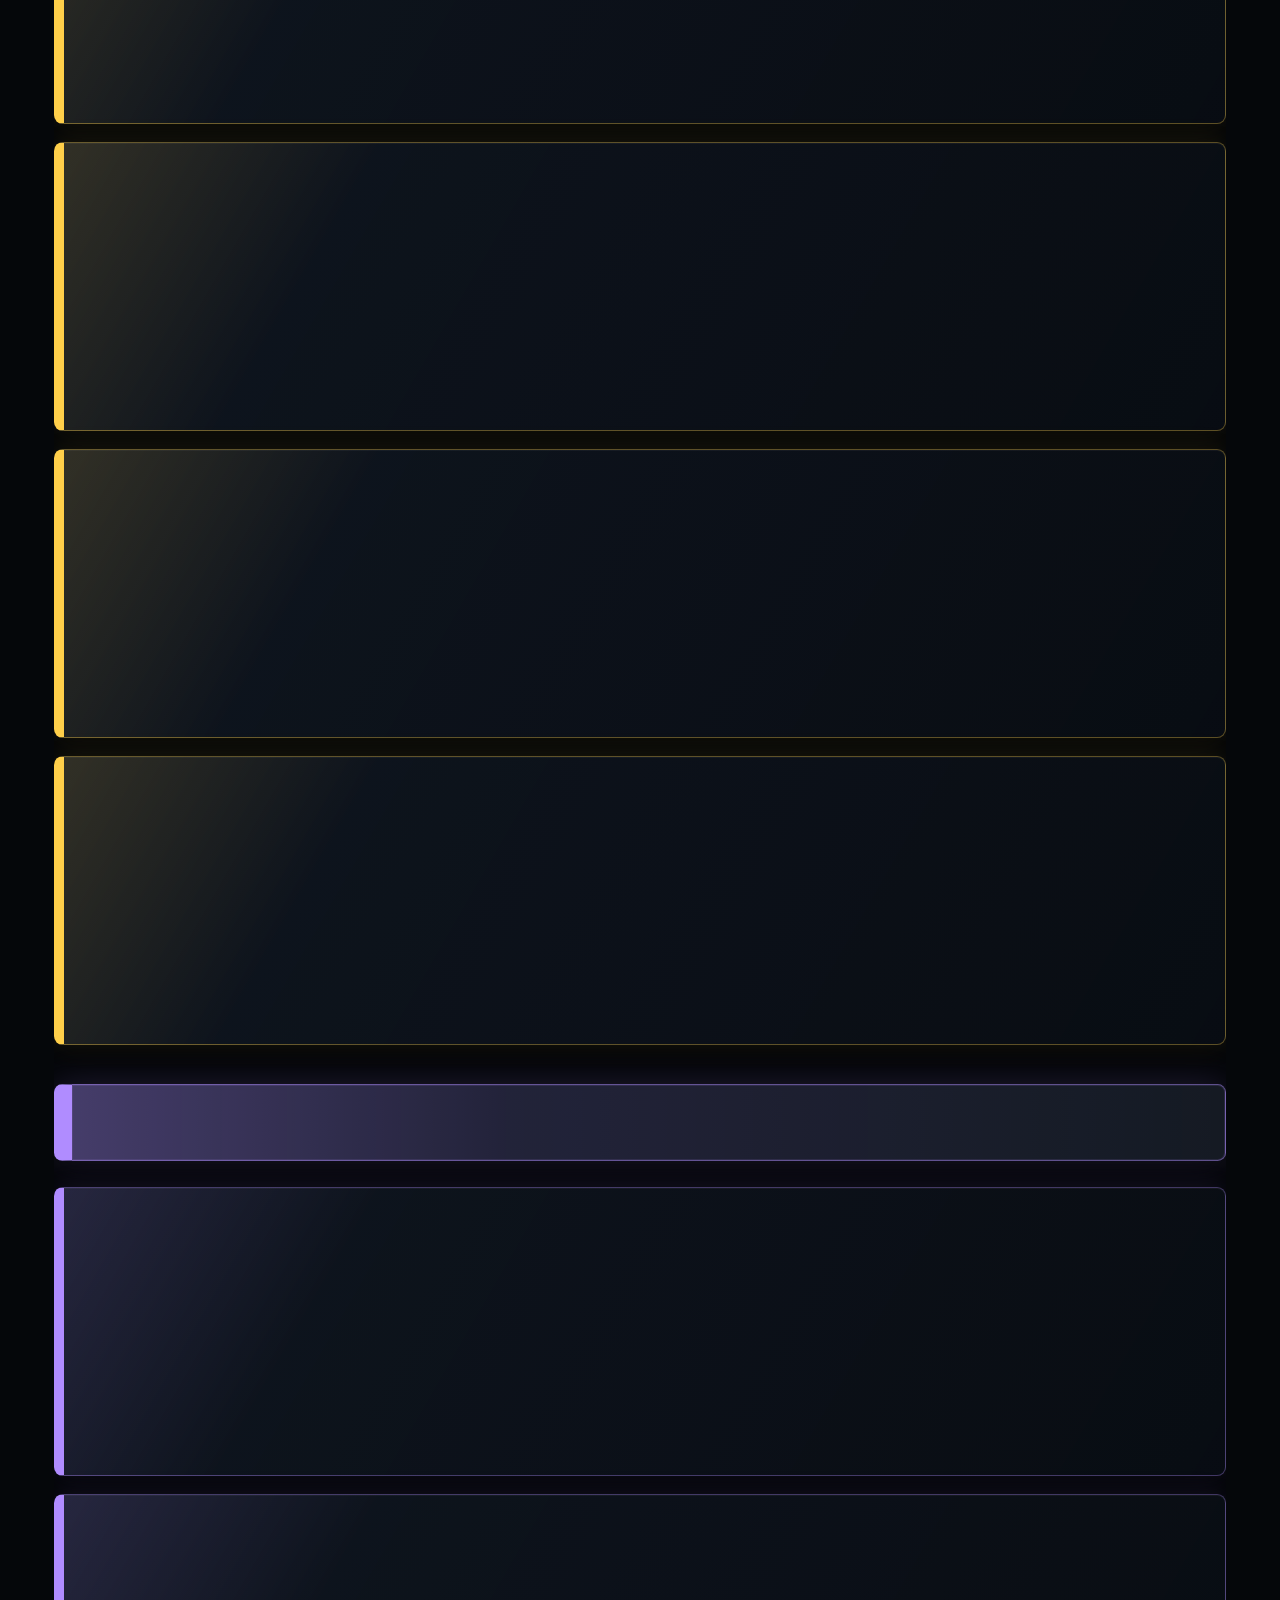
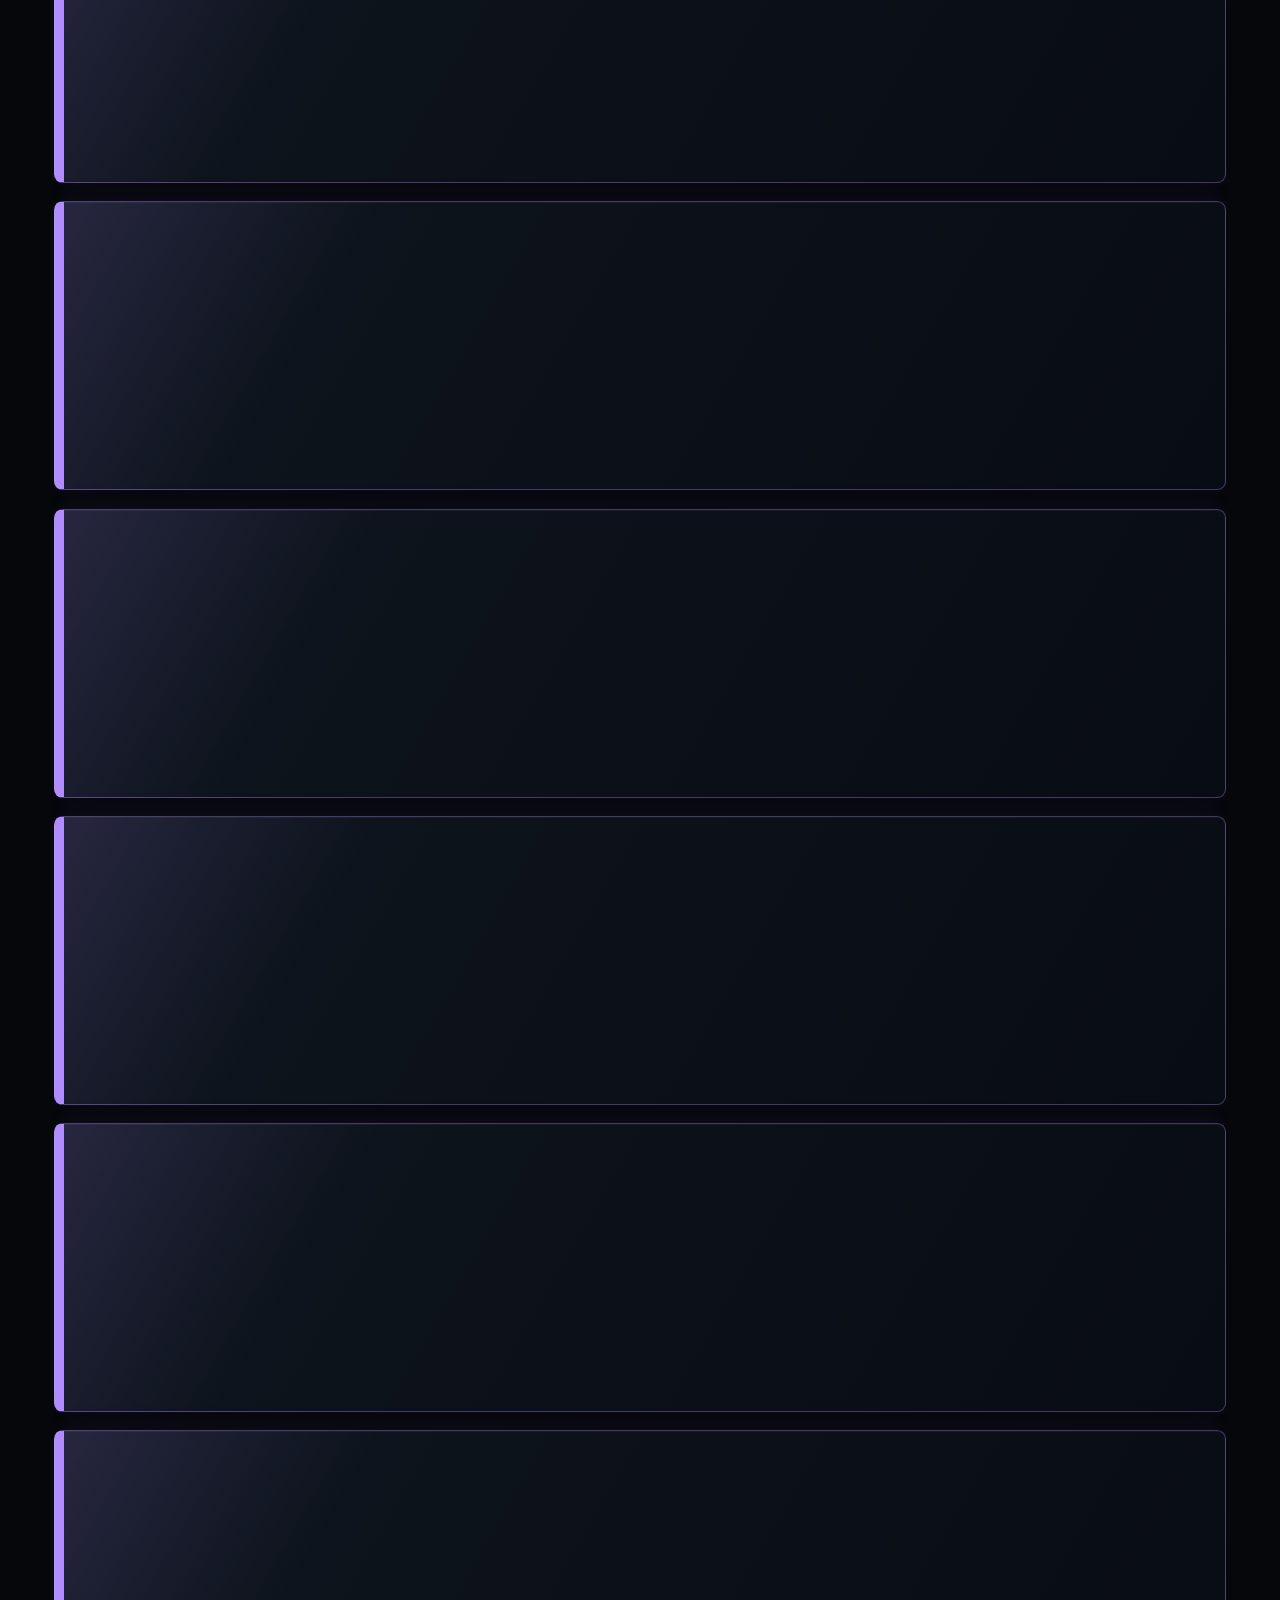
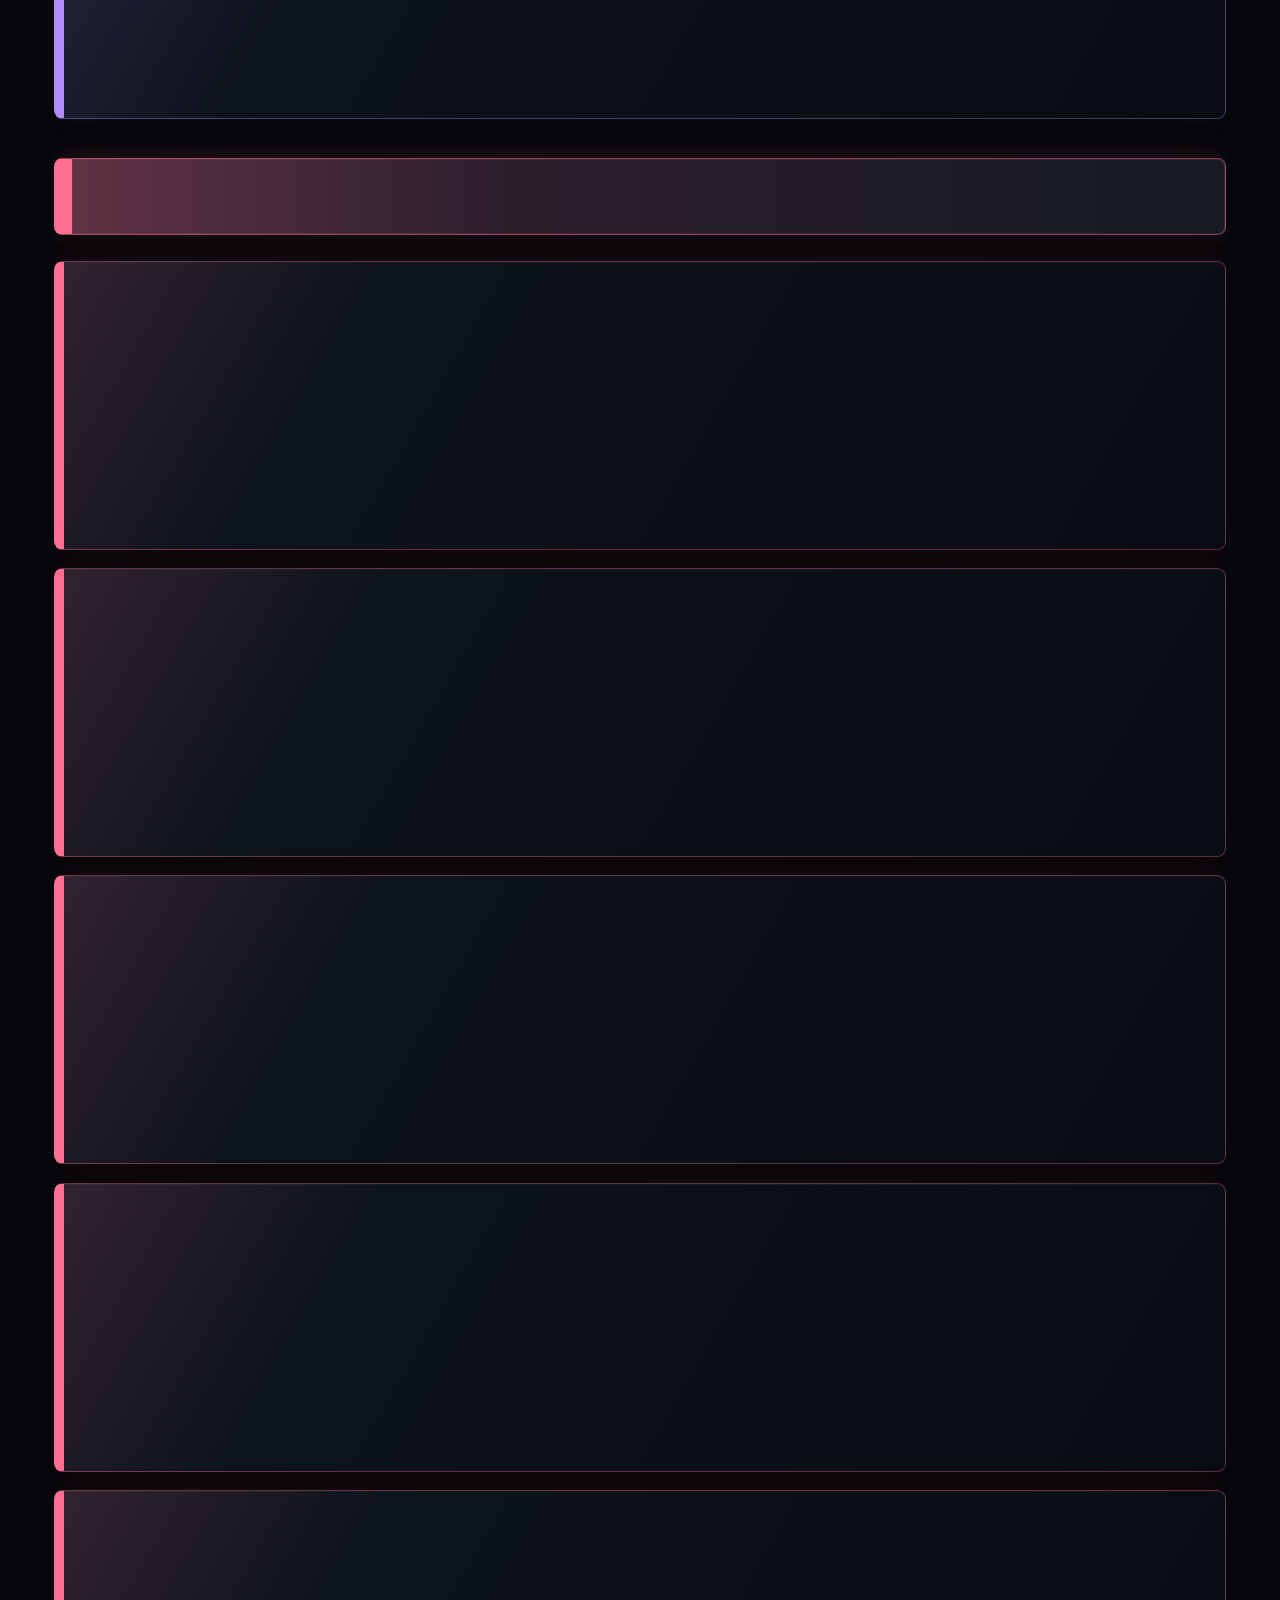
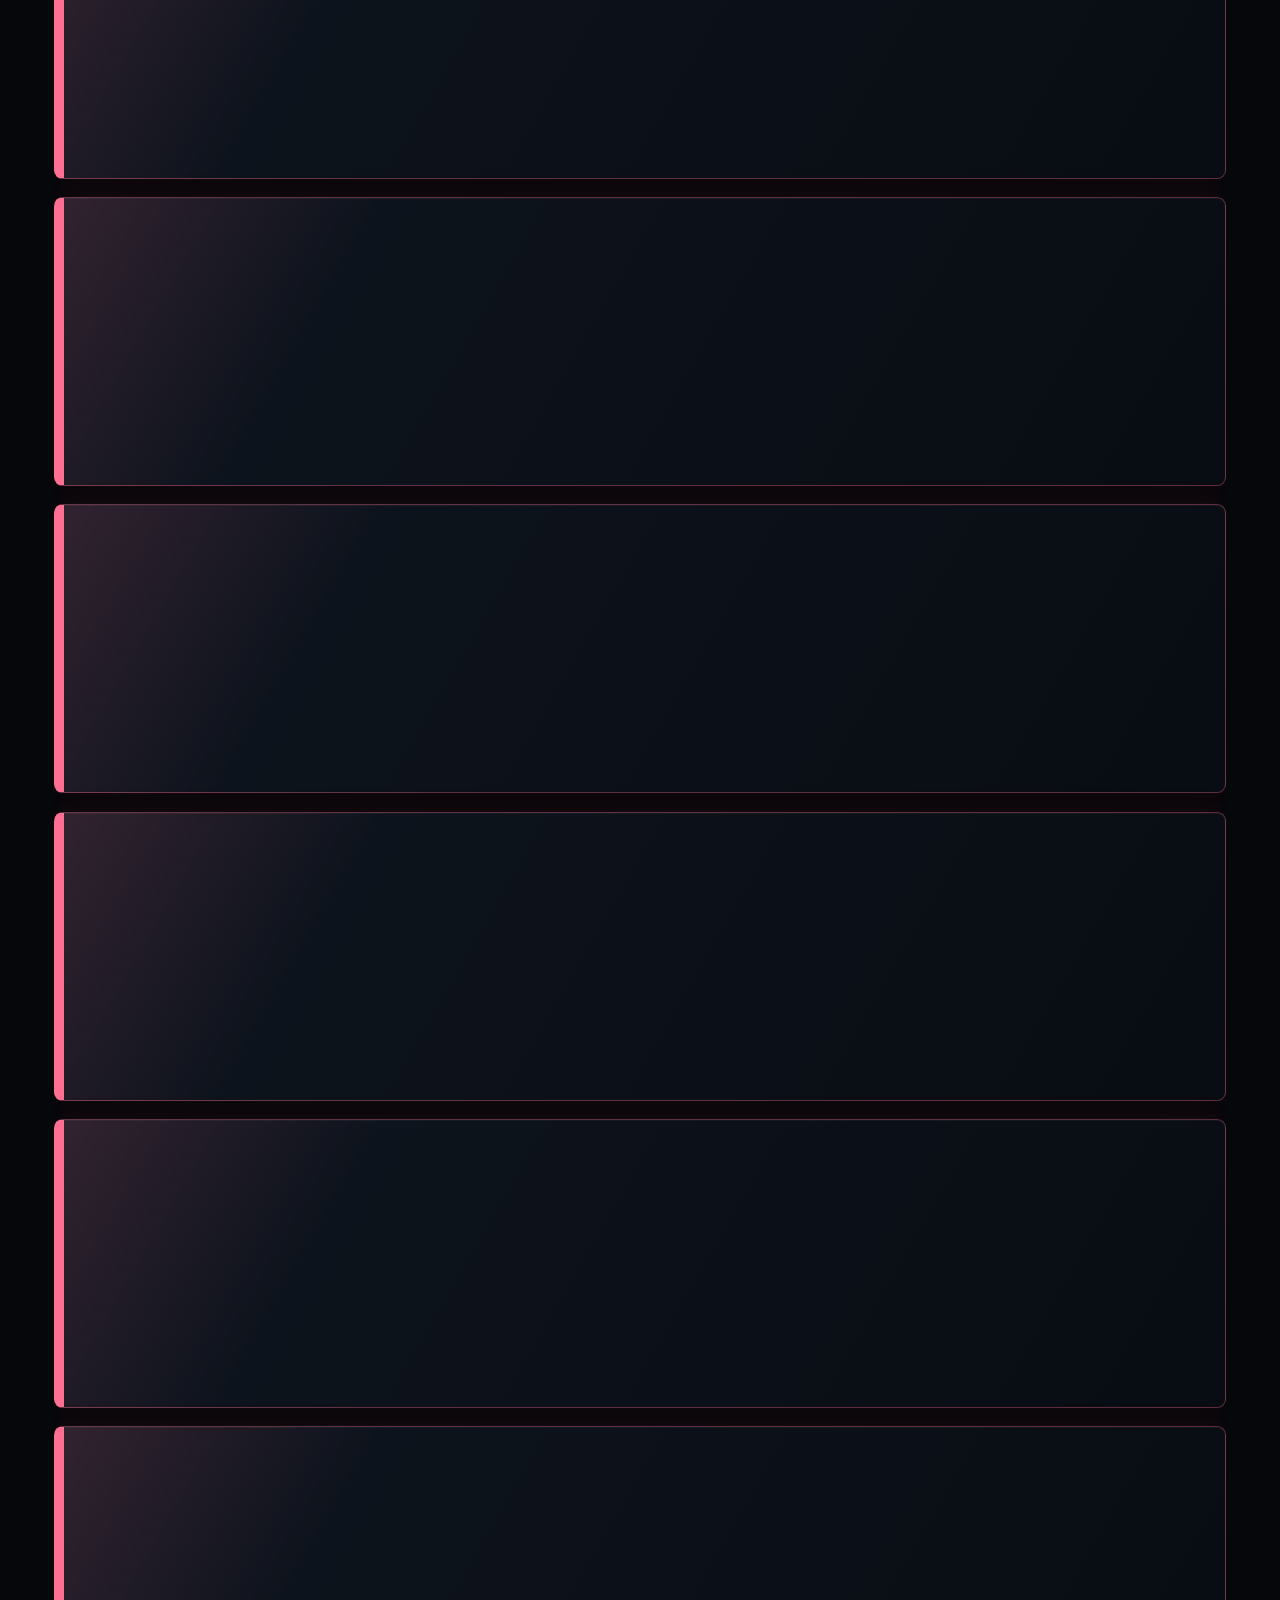
==== commit ea69fee7: "Update Loadout Lab meta weapons" ====
--- a/New project 2/index.html
+++ b/New project 2/index.html
@@ -7,14 +7,14 @@
     ><link rel="stylesheet" href="styles.css?v=20260512-official1"><link rel="stylesheet" href="meta-overrides.css?v=20260512-official1"></head><body><header class="site-header"><a class="brand" href="#top" aria-label="Loadout Lab Startseite"><span class="brand-mark">LL</span><span>Loadout Lab</span></a><nav class="top-nav" aria-label="Hauptnavigation"><a href="#loadouts">Tierlist</a><a href="#intel">MW4</a><a href="#updates">Updates</a></nav></header><main id="top"><section id="loadouts" class="section loadout-section tier-first"><div class="section-heading"><p class="eyebrow">Meta Tierlist</p><h1 id="tierTitle">Warzone Ranked Meta Tierlist</h1><p id="tierDescription">
             Suche nach BO7-Waffen, Klasse oder Rolle. Die Liste gruppiert Builds
             nach Meta-Stufe und zeigt Pick-Rate, Handhabung, Code und AufsÃƒÂ¤tze.
-          </p><p class="updated-note">Aktualisiert: 12. Juni 2026 um 09:54 MESZ</p></div><div class="today-strip" aria-label="Heute wichtig"><article><span>Heute wichtig</span><strong>Season 03 Reloaded</strong><p>Season 04 ist live: Meta-Liste, Ranked-EinschÃƒÂ¤tzung und Update-Infos sind auf den 4. Juni aktualisiert.</p></article><article><span>Meta bewegt sich</span><strong>Buffs & Nerfs</strong><p>DS20 Mirage ist laut WZStats aktuell #1, gefolgt von Carbon 57, MXR-17, Dravec 45, AK-27 und Kogot-7. A-Tier startet jetzt fortlaufend bei #7.</p></article><article><span>Weiter grinden</span><strong>Camos & Challenges</strong><p>Tarnungen sind nach Modus und Kategorie getrennt, inklusive Herausforderung.</p></article></div><div class="mode-switch primary-mode-switch" aria-label="Hauptansicht auswÃƒÂ¤hlen"><button class="mode-button update-mode-button" data-mode="updates" type="button">Updates</button><button class="mode-button mw4-mode-button" data-mode="mw4-info" type="button">MW4 Infos & GerÃƒÂ¼chte</button><button class="mode-button season-mode-button season4-mode-button" data-mode="season4-info" type="button">Season 4</button></div><div class="mode-switch secondary-mode-switch" aria-label="Metaansicht auswÃƒÂ¤hlen"><button class="mode-button active" data-mode="warzone-ranked" type="button">Warzone Meta</button><button class="mode-button" data-mode="bo7-ranked" type="button">Black Ops 7 Meta</button><button class="mode-button camo-mode-button" data-mode="camos" type="button">Tarnungen</button></div><div class="content-tabs" id="contentTabs" aria-label="Ansicht auswÃƒÂ¤hlen"><button class="content-tab active" data-tab="weapons" type="button">Meta Waffen</button><button class="content-tab" data-tab="maps" type="button">Maps</button></div><div class="tab-panel active" data-panel="weapons"><div class="weapon-dashboard"><div class="controls" aria-label="Loadout Werkzeuge"><label class="search-box"><span>Suche</span><input id="loadoutSearch" type="search" placeholder="z. B. AK-27, Kogot-7, Ranked"></label><label class="select-box"><span>Sortieren</span><select id="sortSelect"><option value="score">Meta Score</option><option value="pick">Pick-Rate</option><option value="name">Name</option><option value="range">Reichweite</option></select></label></div><div class="toolbar" id="filterToolbar" aria-label="Loadout Filter"></div><div class="meta-patch-summary" id="metaPatchSummary"></div><div class="weapon-compare-panel" id="weaponComparePanel" aria-label="Meta Vergleich"></div><p class="result-count" id="resultCount" aria-live="polite"></p><div class="loadout-grid" id="loadoutGrid"></div></div></div><div id="maps" class="tab-panel maps-section" data-panel="maps" hidden><div class="map-panel"><p class="eyebrow">Map Control</p><h2 id="mapsTitle">Ranked Maps</h2><p id="mapsDescription"></p><ul class="callout-list" id="mapNotes"></ul><div class="map-insight"><div><span>Top Landing Spots</span><ol id="hotspotRank"></ol></div><div><span>Heatmap</span><div class="heat-legend" aria-label="Heatmap Legende"><i></i><p>Je grÃƒÂ¶ÃƒÅ¸er und heller der Spot, desto hÃƒÂ¶her der Landing-Anteil.</p></div></div></div></div><div class="map-board"><div class="map-board-header"><span id="mapsKicker">Rotation</span><strong id="mapsSummary">0 Maps</strong></div><div class="map-tabs" id="mapTabs" aria-label="Warzone Ranked Map auswÃƒÂ¤hlen"></div><div class="map-mode-grid" id="mapModeGrid"></div><ul class="source-list"><li><a href="https://www.callofduty.com/patchnotes/2026/04/call-of-duty-bo7-warzone-season-03-patch-notes?pubDate=20260402" target="_blank" rel="noreferrer">Warzone Ranked Patch Notes</a></li><li><a href="https://support.activision.com/black-ops-7/articles/black-ops-7-ranked-play" target="_blank" rel="noreferrer">BO7 Ranked Play Support</a></li><li><a href="https://dotesports.com/call-of-duty/news/black-ops-7-ranked-play-maps-and-modes" target="_blank" rel="noreferrer">BO7 Season 3 Map Pool</a></li></ul></div></div><div class="tab-panel camos-section" data-panel="camos" hidden><div class="camo-header"><div><p class="eyebrow">Camo Board</p><h2>Tarnungen & Mastery</h2><p>
+          </p><p class="updated-note">Aktualisiert: 12. Juni 2026 um 09:58 MESZ</p></div><div class="today-strip" aria-label="Heute wichtig"><article><span>Heute wichtig</span><strong>Season 03 Reloaded</strong><p>Season 04 ist live: Meta-Liste, Ranked-EinschÃƒÂ¤tzung und Update-Infos sind auf den 4. Juni aktualisiert.</p></article><article><span>Meta bewegt sich</span><strong>Buffs & Nerfs</strong><p>DS20 Mirage ist laut WZStats aktuell #1, gefolgt von Carbon 57, AK-27, Dravec 45, MXR-17 und VST. A-Tier startet bei Voyak KT-3.</p></article><article><span>Weiter grinden</span><strong>Camos & Challenges</strong><p>Tarnungen sind nach Modus und Kategorie getrennt, inklusive Herausforderung.</p></article></div><div class="mode-switch primary-mode-switch" aria-label="Hauptansicht auswÃƒÂ¤hlen"><button class="mode-button update-mode-button" data-mode="updates" type="button">Updates</button><button class="mode-button mw4-mode-button" data-mode="mw4-info" type="button">MW4 Infos & GerÃƒÂ¼chte</button><button class="mode-button season-mode-button season4-mode-button" data-mode="season4-info" type="button">Season 4</button></div><div class="mode-switch secondary-mode-switch" aria-label="Metaansicht auswÃƒÂ¤hlen"><button class="mode-button active" data-mode="warzone-ranked" type="button">Warzone Meta</button><button class="mode-button" data-mode="bo7-ranked" type="button">Black Ops 7 Meta</button><button class="mode-button camo-mode-button" data-mode="camos" type="button">Tarnungen</button></div><div class="content-tabs" id="contentTabs" aria-label="Ansicht auswÃƒÂ¤hlen"><button class="content-tab active" data-tab="weapons" type="button">Meta Waffen</button><button class="content-tab" data-tab="maps" type="button">Maps</button></div><div class="tab-panel active" data-panel="weapons"><div class="weapon-dashboard"><div class="controls" aria-label="Loadout Werkzeuge"><label class="search-box"><span>Suche</span><input id="loadoutSearch" type="search" placeholder="z. B. AK-27, Kogot-7, Ranked"></label><label class="select-box"><span>Sortieren</span><select id="sortSelect"><option value="score">Meta Score</option><option value="pick">Pick-Rate</option><option value="name">Name</option><option value="range">Reichweite</option></select></label></div><div class="toolbar" id="filterToolbar" aria-label="Loadout Filter"></div><div class="meta-patch-summary" id="metaPatchSummary"></div><div class="weapon-compare-panel" id="weaponComparePanel" aria-label="Meta Vergleich"></div><p class="result-count" id="resultCount" aria-live="polite"></p><div class="loadout-grid" id="loadoutGrid"></div></div></div><div id="maps" class="tab-panel maps-section" data-panel="maps" hidden><div class="map-panel"><p class="eyebrow">Map Control</p><h2 id="mapsTitle">Ranked Maps</h2><p id="mapsDescription"></p><ul class="callout-list" id="mapNotes"></ul><div class="map-insight"><div><span>Top Landing Spots</span><ol id="hotspotRank"></ol></div><div><span>Heatmap</span><div class="heat-legend" aria-label="Heatmap Legende"><i></i><p>Je grÃƒÂ¶ÃƒÅ¸er und heller der Spot, desto hÃƒÂ¶her der Landing-Anteil.</p></div></div></div></div><div class="map-board"><div class="map-board-header"><span id="mapsKicker">Rotation</span><strong id="mapsSummary">0 Maps</strong></div><div class="map-tabs" id="mapTabs" aria-label="Warzone Ranked Map auswÃƒÂ¤hlen"></div><div class="map-mode-grid" id="mapModeGrid"></div><ul class="source-list"><li><a href="https://www.callofduty.com/patchnotes/2026/04/call-of-duty-bo7-warzone-season-03-patch-notes?pubDate=20260402" target="_blank" rel="noreferrer">Warzone Ranked Patch Notes</a></li><li><a href="https://support.activision.com/black-ops-7/articles/black-ops-7-ranked-play" target="_blank" rel="noreferrer">BO7 Ranked Play Support</a></li><li><a href="https://dotesports.com/call-of-duty/news/black-ops-7-ranked-play-maps-and-modes" target="_blank" rel="noreferrer">BO7 Season 3 Map Pool</a></li></ul></div></div><div class="tab-panel camos-section" data-panel="camos" hidden><div class="camo-header"><div><p class="eyebrow">Camo Board</p><h2>Tarnungen & Mastery</h2><p>
                 ÃƒÅ“bersicht fÃƒÂ¼r besondere BO7- und Warzone-Tarnungen, inklusive Kategorie,
                 Status und Challenge-Hinweis zum Freischalten.
               </p></div><div class="camo-summary"><span id="camoCount">0</span><p>Tarnungen</p></div></div><div class="camo-progress-strip" aria-label="Tarnungsfortschritt"><article><span>Basis</span><strong>Kill-Meilensteine</strong><p>Erst Basis-Tarnungen einer Waffe abschlieÃƒÅ¸en.</p></article><article><span>Spezial</span><strong>Mini-Challenges</strong><p>Danach waffenspezifische Aufgaben erledigen.</p></article><article><span>Mastery</span><strong>Langzeit-Grind</strong><p>Finale Camos ÃƒÂ¼ber vollstÃƒÂ¤ndige Kategorien freischalten.</p></article></div><div class="camo-filter" id="camoFilter" aria-label="Tarnungen filtern"><button class="filter-button active" data-camo="Warzone" type="button">Warzone</button><button class="filter-button" data-camo="Multiplayer" type="button">Multiplayer</button><button class="filter-button" data-camo="Zombies" type="button">Zombies</button><button class="filter-button" data-camo="Endgame" type="button">Endgame</button></div><div class="camo-filter camo-category-filter" id="camoCategoryFilter" aria-label="Tarnungs-Kategorie filtern"><button class="filter-button active" data-camo-category="Military" type="button">Basis Tarnungen</button><button class="filter-button" data-camo-category="Special" type="button">Spezial Tarnungen</button><button class="filter-button" data-camo-category="Mastery" type="button">Mastery Tarnungen</button></div><div class="camo-grid" id="camoGrid"></div></div><div class="tab-panel mode-info-section" data-panel="mode-info" hidden><div class="mode-info-hero"><div><p class="eyebrow">Spielmodi</p><h2 id="modeInfoTitle">Multiplayer</h2><p id="modeInfoDescription"></p></div><span id="modeInfoKicker">BO7</span></div><div class="mode-info-tabs" id="modeInfoTabs" aria-label="Spielmodus auswÃƒÂ¤hlen" hidden><button class="filter-button active" data-mode-info="multiplayer" type="button">Multiplayer</button><button class="filter-button" data-mode-info="warzone" type="button">Warzone</button><button class="filter-button" data-mode-info="zombies" type="button">Zombies</button><button class="filter-button" data-mode-info="endgame" type="button">Endgame</button></div><div class="mode-info-layout"><article class="mode-info-main"><img id="modeInfoImage" src="https://imgs.callofduty.com/content/dam/atvi/callofduty/cod-touchui/blog/seasons/blackops7/season-03/maps/mp/BO7_S3_Maps_Plaza.webp" alt="Black Ops 7 Multiplayer Map Plaza" loading="lazy"><div class="mode-info-body"><div class="mode-info-stat-grid" id="modeInfoStats"></div><section class="mode-update-box" aria-label="NÃƒÂ¤chstes Update"><div><span>NÃƒÂ¤chstes Update</span><strong id="modeInfoUpdateTime"></strong></div><p id="modeInfoUpdateSummary"></p></section><div class="mode-info-card-grid" id="modeInfoCards"></div><div class="mode-image-gallery" id="modeInfoGallery"></div></div></article><aside class="mode-info-side"><h3>Einordnung</h3><ul class="callout-list" id="modeInfoTips"></ul><div class="official-note"><strong>Hinweis:</strong>
                 Infos sind fÃƒÂ¼r Loadout Lab zusammengefasst und werden mit offiziellen Season- und Patch-Updates abgeglichen.
               </div></aside></div></div><div class="tab-panel updates-section" data-panel="updates" hidden><div class="updates-hero"><div><p class="eyebrow">Update Radar</p><h2>Offizielle Call of Duty Updates</h2><p>
                 Nur bestÃƒÂ¤tigte Meldungen aus offiziellen Call-of-Duty-Quellen. Klicke eine Karte an, um die kompakte Zusammenfassung zu ÃƒÂ¶ffnen.
-              </p></div><span>Stand: 12. Juni 2026 um 09:54 MESZ</span></div><div class="update-priority-grid" aria-label="Schnelle Update ÃƒÅ“bersicht"><article><span>Aktuell</span><strong>Call of Duty: Black Ops 7 Season 04 Patch Notes</strong><p>3. Juni 2026: Season 04 introduces another massive season of content. Take on Operation Wall Breaker in Endgame, deploy across five new and remastered Multiplayer Maps, fight off the horde in the new Rogue Run game mode in Zombies, and much more arriving tomorrow, June 4th!</p></article><article><span>Geprueft</span><strong>Automatisch aktualisiert</strong><p>Offizielle Quellen wurden am 6. Juni 2026 um 14:18 MESZ geprueft.</p></article><article><span>Weitere Updates</span><strong>Call of Duty: Warzone Season 04 Patch Notes</strong><p>3. Juni 2026: With Season 04 now live, weÃ¢â‚¬â„¢re building on our anti-cheat systems to better protect players and ensure fair matches across all platforms. The following security measures are now enabled and actively enforced in-game.</p></article></div><div class="mode-info-tabs update-mode-tabs" id="updateModeTabs" aria-label="Update-Kategorie auswÃƒÂ¤hlen"><button class="filter-button active" data-update-view="all" type="button">Alle Updates</button><button class="filter-button" data-update-view="warzone" type="button">Warzone</button><button class="filter-button" data-update-view="multiplayer" type="button">Multiplayer</button><button class="filter-button" data-update-view="zombies" type="button">Zombies</button><button class="filter-button" data-update-view="endgame" type="button">Endgame</button></div><div class="update-mode-panel" id="updateModePanel" hidden><div class="mode-info-hero"><div><p class="eyebrow">Modus Update</p><h2 id="updateModeTitle"></h2><p id="updateModeDescription"></p></div><span id="updateModeKicker"></span></div><div class="mode-info-layout"><article class="mode-info-main"><img id="updateModeImage" src="https://imgs.callofduty.com/content/dam/atvi/callofduty/cod-touchui/patchnotes/body/bo7/wz/s03/Big-Map-Rotation.jpg" alt="Warzone Big Map Rotation" loading="lazy"><div class="mode-info-body"><div class="mode-info-stat-grid" id="updateModeStats"></div><section class="mode-update-box" aria-label="NÃƒÂ¤chstes Update"><div><span>NÃƒÂ¤chstes Update</span><strong id="updateModeUpdateTime"></strong></div><p id="updateModeUpdateSummary"></p></section><div class="mode-info-card-grid" id="updateModeCards"></div><div class="mode-image-gallery" id="updateModeGallery"></div></div></article><aside class="mode-info-side"><h3>Einordnung</h3><ul class="callout-list" id="updateModeTips"></ul></aside></div></div><div class="update-board">
+              </p></div><span>Stand: 12. Juni 2026 um 09:58 MESZ</span></div><div class="update-priority-grid" aria-label="Schnelle Update ÃƒÅ“bersicht"><article><span>Aktuell</span><strong>Call of Duty: Black Ops 7 Season 04 Patch Notes</strong><p>3. Juni 2026: Season 04 introduces another massive season of content. Take on Operation Wall Breaker in Endgame, deploy across five new and remastered Multiplayer Maps, fight off the horde in the new Rogue Run game mode in Zombies, and much more arriving tomorrow, June 4th!</p></article><article><span>Geprueft</span><strong>Automatisch aktualisiert</strong><p>Offizielle Quellen wurden am 6. Juni 2026 um 14:18 MESZ geprueft.</p></article><article><span>Weitere Updates</span><strong>Call of Duty: Warzone Season 04 Patch Notes</strong><p>3. Juni 2026: With Season 04 now live, weÃ¢â‚¬â„¢re building on our anti-cheat systems to better protect players and ensure fair matches across all platforms. The following security measures are now enabled and actively enforced in-game.</p></article></div><div class="mode-info-tabs update-mode-tabs" id="updateModeTabs" aria-label="Update-Kategorie auswÃƒÂ¤hlen"><button class="filter-button active" data-update-view="all" type="button">Alle Updates</button><button class="filter-button" data-update-view="warzone" type="button">Warzone</button><button class="filter-button" data-update-view="multiplayer" type="button">Multiplayer</button><button class="filter-button" data-update-view="zombies" type="button">Zombies</button><button class="filter-button" data-update-view="endgame" type="button">Endgame</button></div><div class="update-mode-panel" id="updateModePanel" hidden><div class="mode-info-hero"><div><p class="eyebrow">Modus Update</p><h2 id="updateModeTitle"></h2><p id="updateModeDescription"></p></div><span id="updateModeKicker"></span></div><div class="mode-info-layout"><article class="mode-info-main"><img id="updateModeImage" src="https://imgs.callofduty.com/content/dam/atvi/callofduty/cod-touchui/patchnotes/body/bo7/wz/s03/Big-Map-Rotation.jpg" alt="Warzone Big Map Rotation" loading="lazy"><div class="mode-info-body"><div class="mode-info-stat-grid" id="updateModeStats"></div><section class="mode-update-box" aria-label="NÃƒÂ¤chstes Update"><div><span>NÃƒÂ¤chstes Update</span><strong id="updateModeUpdateTime"></strong></div><p id="updateModeUpdateSummary"></p></section><div class="mode-info-card-grid" id="updateModeCards"></div><div class="mode-image-gallery" id="updateModeGallery"></div></div></article><aside class="mode-info-side"><h3>Einordnung</h3><ul class="callout-list" id="updateModeTips"></ul></aside></div></div><div class="update-board">
             <a class="update-card official" href="https://www.callofduty.com/patchnotes/2026/06/call-of-duty-black-ops-7-season-04-patch-notes" target="_blank" rel="noreferrer">
                 <img src="https://imgs.callofduty.com/content/dam/atvi/callofduty/cod-touchui/patchnotes/body/bo7/mp/season-04/COD-BO7-S04-PATCH-NOTES-TOUT.jpg" alt="Call of Duty: Black Ops 7 Season 04 Patch Notes" loading="lazy">
               <div class="update-card-content">
@@ -116,7 +116,7 @@
             Es gibt aktuell keinen offiziellen Call-of-Duty-Artikel, der MW4 mit Namen, Release-Datum oder Features bestÃƒÂ¤tigt.
             Deshalb erscheint MW4 hier nicht als offizielles Update.
           </div></div></section><section id="intel" class="intel-band"><div class="section-heading compact"><p class="eyebrow">Aktuelle EinschÃƒÂ¤tzung</p><h2>Was sich nach Reloaded verschoben hat</h2></div><div class="intel-grid"><article><span class="tag">Buff</span><h3>DS20 Mirage fÃƒÂ¼hrt die Meta</h3><p>
-              WZStats fÃƒÂ¼hrt DS20 Mirage als #1. Carbon 57, MXR-17, Dravec 45, AK-27 und Kogot-7 komplettieren die Absolute Meta; A-Tier startet fortlaufend ab #7.
+              WZStats fuehrt DS20 Mirage als #1. Carbon 57, AK-27, Dravec 45, MXR-17 und VST komplettieren die Absolute Meta; A-Tier startet bei Voyak KT-3.
             </p></article><article><span class="tag">Nerf</span><h3>MK35 & Razor verlieren Druck</h3><p>
               MK35 ISR verliert Range-Schaden und Suppressor-Werte. Razor 9mm
               wird langsamer, unruhiger und verliert Close-Range-Schaden.
@@ -150,7 +150,7 @@
         Loadout Lab ist ein fan-made COD Info Hub. Nicht offiziell mit Activision oder Call of Duty verbunden.
       </p><a href="#top">ZurÃƒÂ¼ck nach oben</a></footer>
     <script>
-      window.__loadoutLabMetaVersion = "auto-202606120754";
+      window.__loadoutLabMetaVersion = "auto-202606120758";
       (function () {
         const originalFetch = window.fetch ? window.fetch.bind(window) : null;
         if (!originalFetch) return;
@@ -171,22 +171,22 @@
         };
       }());
     </script>
-    <script src="script.js?v=auto-202606120754" defer></script>
-    <script src="meta-fast.js?v=auto-202606120754" defer></script>
-    <script src="mw4.js?v=auto-202606120754" defer></script>
-    <script src="mw4-no-tabs.js?v=auto-202606120754" defer></script>
-    <script src="season4.js?v=auto-202606120754" defer></script>
-    <script src="site-ui.js?v=auto-202606120754" defer></script>
-    <script src="loadout-lab-upgrades.js?v=auto-202606120754" defer></script>
-    <script src="loadout-details-upgrades.js?v=auto-202606120754" defer></script>
-    <script src="loadout-build-supplements.js?v=auto-202606120754" defer></script>
-    <script src="loadout-filter-fix.js?v=auto-202606120754" defer></script>
-    <script src="subnav-cleanup.js?v=auto-202606120754" defer></script>
-    <script src="performance.js?v=auto-202606120754" defer></script>
-    <script src="loadout-card-polish.js?v=auto-202606120754" defer></script>
-    <script src="loadout-card-finalizer.js?v=auto-202606120754" defer></script>
-    <script src="loadout-image-fix.js?v=auto-202606120754" defer></script>
-    <script src="loadout-mobile-details-polish.js?v=auto-202606120754" defer></script>
-    <script src="loadout-mobile-filter-close.js?v=auto-202606120754" defer></script>
+    <script src="script.js?v=auto-202606120758" defer></script>
+    <script src="meta-fast.js?v=auto-202606120758" defer></script>
+    <script src="mw4.js?v=auto-202606120758" defer></script>
+    <script src="mw4-no-tabs.js?v=auto-202606120758" defer></script>
+    <script src="season4.js?v=auto-202606120758" defer></script>
+    <script src="site-ui.js?v=auto-202606120758" defer></script>
+    <script src="loadout-lab-upgrades.js?v=auto-202606120758" defer></script>
+    <script src="loadout-details-upgrades.js?v=auto-202606120758" defer></script>
+    <script src="loadout-build-supplements.js?v=auto-202606120758" defer></script>
+    <script src="loadout-filter-fix.js?v=auto-202606120758" defer></script>
+    <script src="subnav-cleanup.js?v=auto-202606120758" defer></script>
+    <script src="performance.js?v=auto-202606120758" defer></script>
+    <script src="loadout-card-polish.js?v=auto-202606120758" defer></script>
+    <script src="loadout-card-finalizer.js?v=auto-202606120758" defer></script>
+    <script src="loadout-image-fix.js?v=auto-202606120758" defer></script>
+    <script src="loadout-mobile-details-polish.js?v=auto-202606120758" defer></script>
+    <script src="loadout-mobile-filter-close.js?v=auto-202606120758" defer></script>
   </body></html>
 
